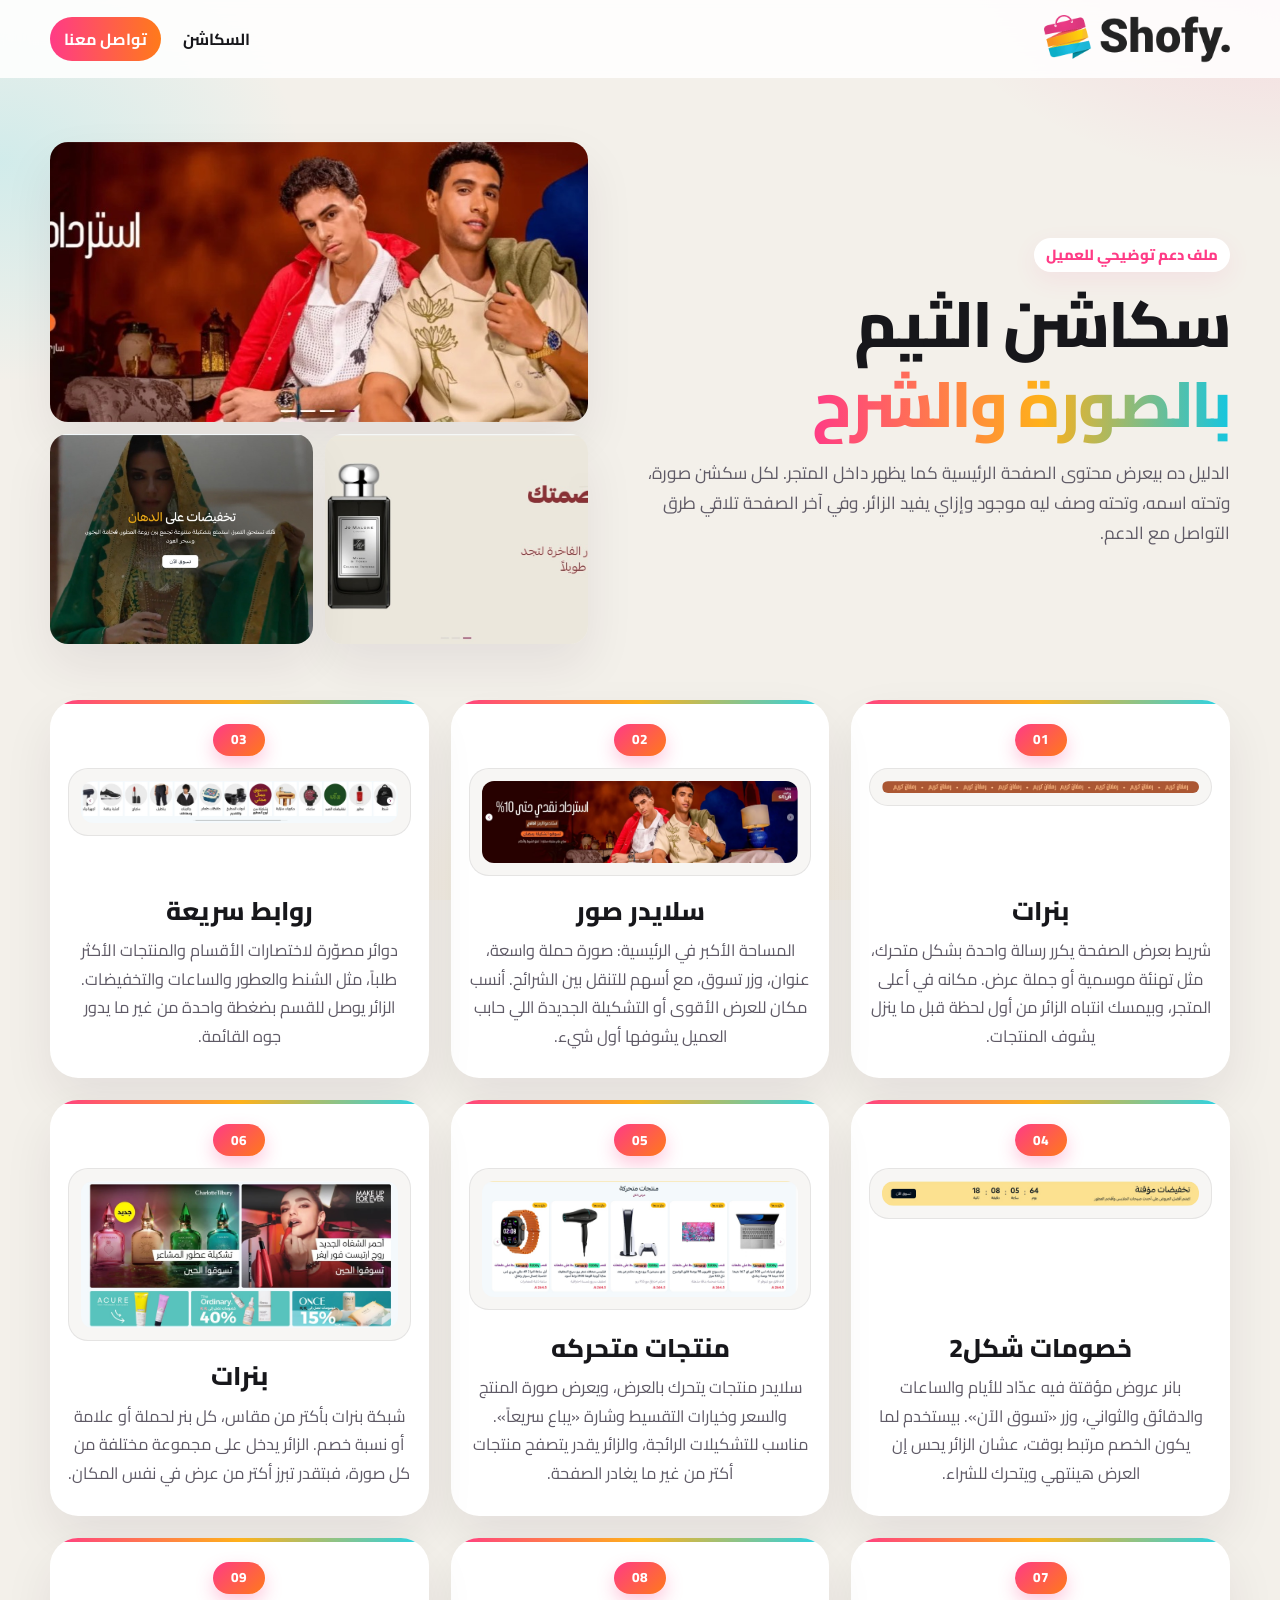
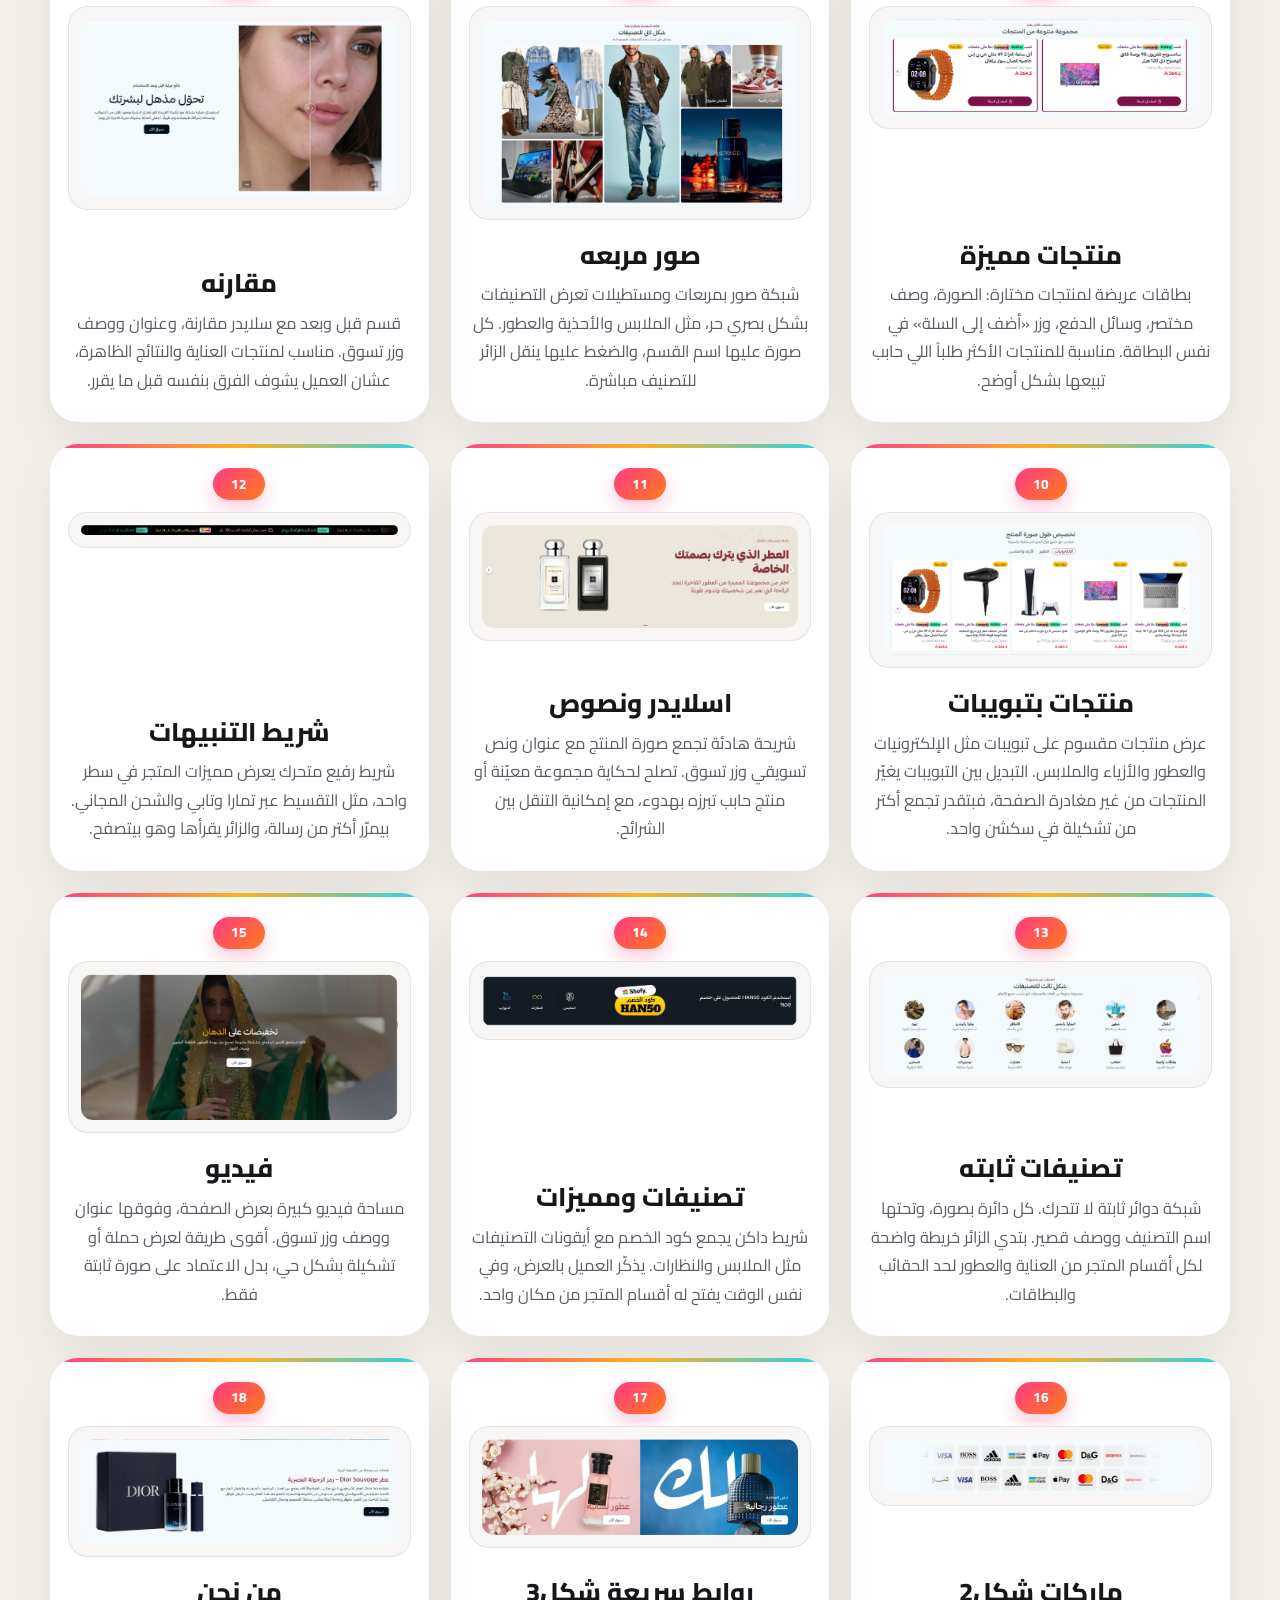
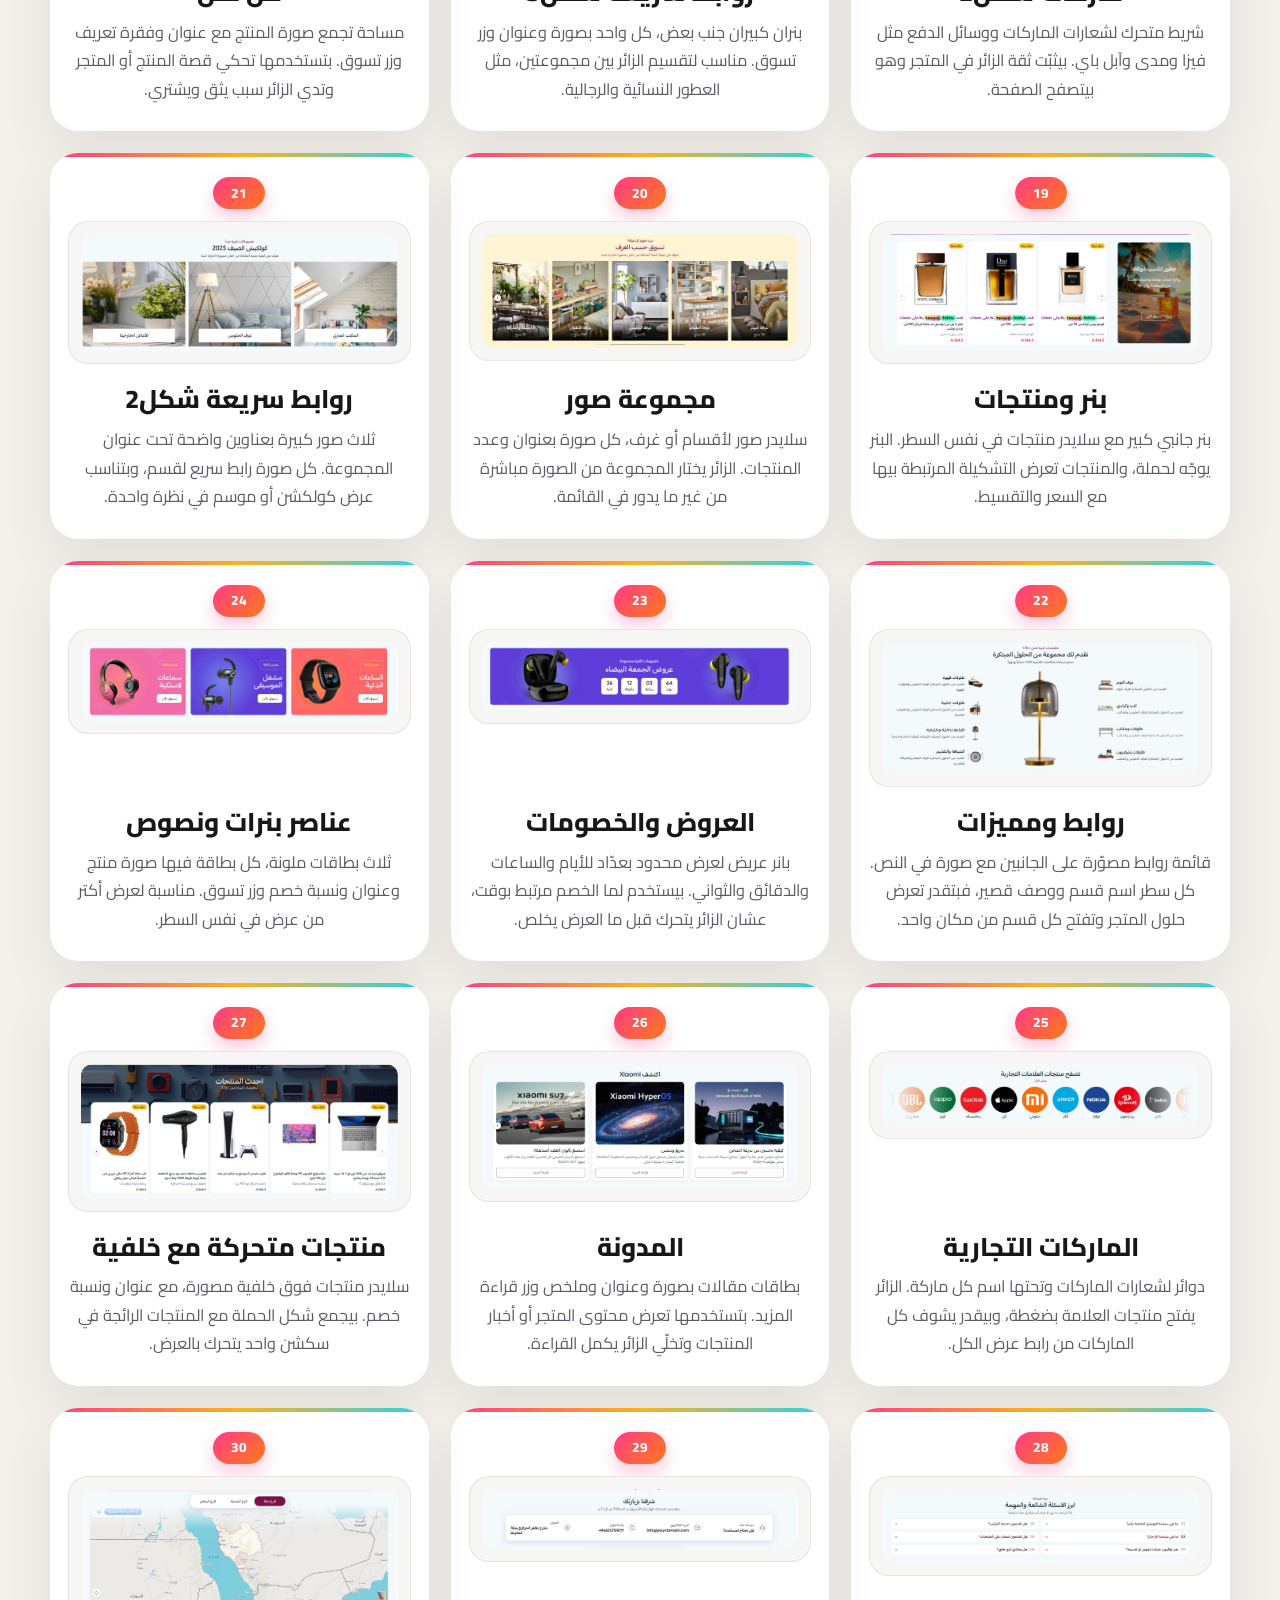
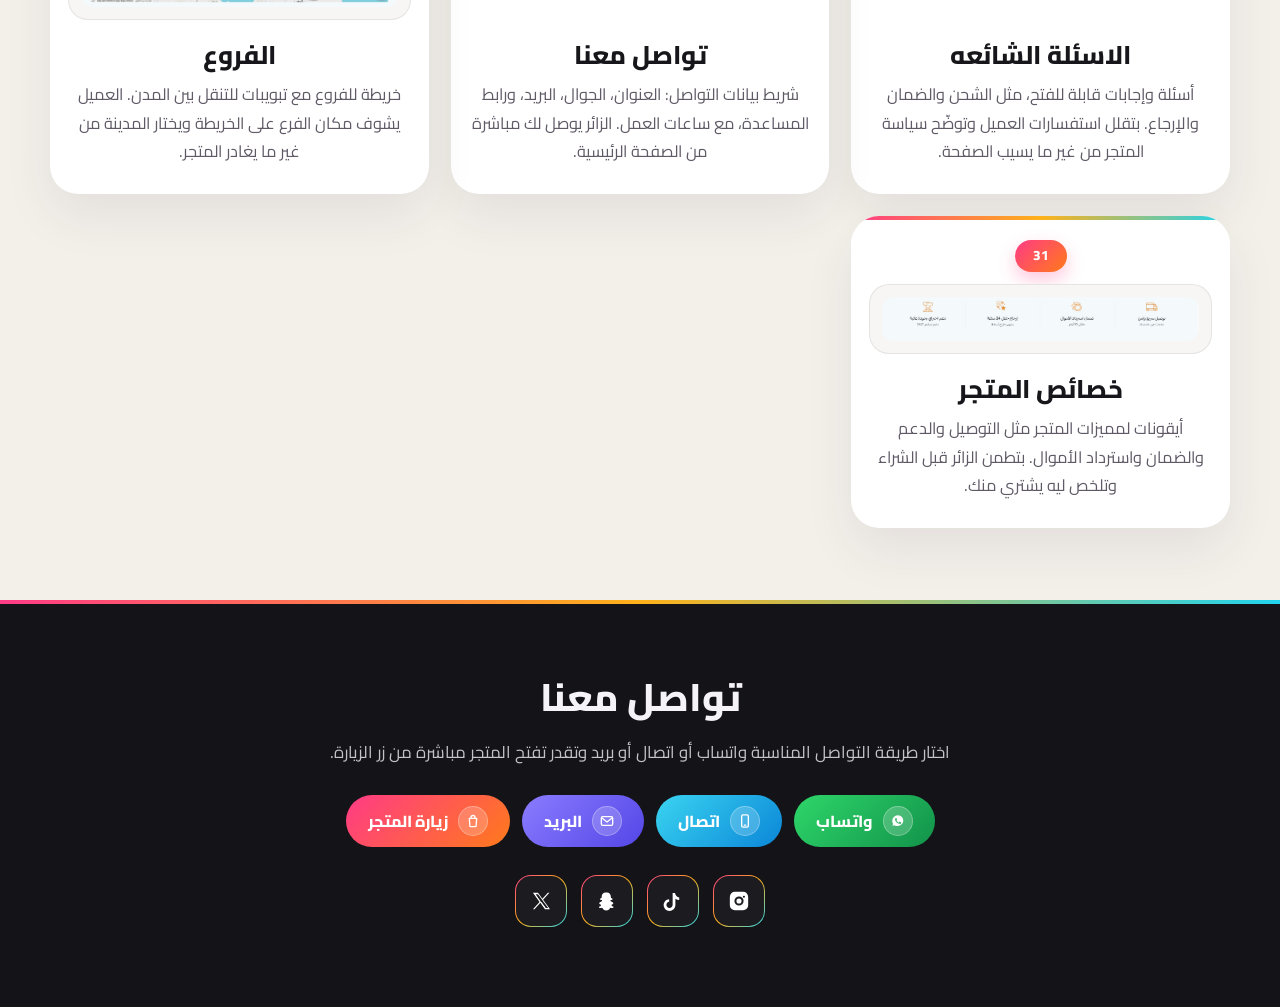
==== index.html @ 31d4f172 "Publish the public Shofy section guide. Co-authored-by: Cursor <cursoragent@cursor.com>" ====
<!DOCTYPE html>
<html lang="ar" dir="rtl">
<head>
  <meta charset="UTF-8">
  <meta name="viewport" content="width=device-width, initial-scale=1.0">
  <meta name="description" content="دليل دعم توضيحي لسكاشن ثيم المتجر: صورة كل سكشن، اسمه، ووصفه، مع طرق التواصل مع الدعم.">
  <meta name="theme-color" content="#f3f0ea">
  <title>دليل سكاشن المتجر | Shofiy</title>
  <link rel="preconnect" href="https://fonts.googleapis.com">
  <link rel="preconnect" href="https://fonts.gstatic.com" crossorigin>
  <link href="https://fonts.googleapis.com/css2?family=Cairo:wght@400;600;700;800&display=swap" rel="stylesheet">
  <link rel="stylesheet" href="style.css">
</head>
<body id="top">
  <a class="skip" href="#guide">تخطي إلى السكاشن</a>

  <header class="site-header">
    
    <div class="header-inner">
      <a class="brand" href="#top" aria-label="العودة لبداية الدليل">
        <img src="Shofiy_Logo.png" width="512" height="132" alt="شعار شوفاي">
      </a>
      <nav class="header-nav" aria-label="تنقل الصفحة">
        <a href="#guide">السكاشن</a>
        <a class="header-cta" href="#contact">تواصل معنا</a>
      </nav>
    </div>
  </header>

  <main>
    <section class="hero">
      <div class="wrap hero-grid">
        <div class="hero-copy">
          <p class="eyebrow">ملف دعم توضيحي للعميل</p>
          <h1>سكاشن الثيم <span class="gradient-text">بالصورة والشرح</span></h1>
          <p class="lede">الدليل ده بيعرض محتوى الصفحة الرئيسية كما يظهر داخل المتجر. لكل سكشن صورة، وتحته اسمه، وتحته وصف ليه موجود وإزاي يفيد الزائر. وفي آخر الصفحة تلاقي طرق التواصل مع الدعم.</p>
     
        </div>
        <div class="hero-collage" aria-hidden="true">
          <img src="imges/2.jpeg" alt="">
          <img src="imges/11.jpeg" alt="">
          <img src="imges/15.jpeg" alt="">
        </div>
      </div>
    </section>

    <section class="guide" id="guide">
      <div class="wrap">
        <!--
          عايز تعدّل محتوى؟ عدّل هنا في index.html جوه كل <article class="card">:
          - الصورة: src="imges/رقم.jpeg"
          - الاسم: جوه <h2> وفي alt بتاع الصورة
          - الوصف: جوه <p>
          عايز تضيف سكشن: انسخ بلوك <article> كامل والصقه تحت آخر سكشن وغيّر الرقم والاسم والصورة والوصف.
          عايز تحذف سكشن: امسح بلوك <article> بتاعه من أول السطر لحد </article>.
          الألوان والمسافات وأحجام الخط: في ملف style.css مش هنا.
        -->
        <div class="gallery">
          <article class="card" id="sec-1">
            <span class="badge">01</span>
            <button class="shot" type="button">
              <img src="imges/1.jpeg" alt="بنرات">
              <span class="shot__hint"><svg viewBox="0 0 24 24" aria-hidden="true"><circle cx="10.5" cy="10.5" r="6.5" fill="none" stroke="currentColor" stroke-width="2"/><path fill="currentColor" d="M15.2 14.1 20 18.9l-1.4 1.4-4.8-4.8z"/></svg>اضغط للتكبير</span>
            </button>
            <div class="card-copy">
              <h2>بنرات</h2>
            <p>شريط بعرض الصفحة يكرر رسالة واحدة بشكل متحرك، مثل تهنئة موسمية أو جملة عرض. مكانه في أعلى المتجر، وبيمسك انتباه الزائر من أول لحظة قبل ما ينزل يشوف المنتجات.</p>
            </div>
          </article>

          <article class="card" id="sec-2">
            <span class="badge">02</span>
            <button class="shot" type="button">
              <img src="imges/2.jpeg" alt="سلايدر صور" loading="lazy">
              <span class="shot__hint"><svg viewBox="0 0 24 24" aria-hidden="true"><circle cx="10.5" cy="10.5" r="6.5" fill="none" stroke="currentColor" stroke-width="2"/><path fill="currentColor" d="M15.2 14.1 20 18.9l-1.4 1.4-4.8-4.8z"/></svg>اضغط للتكبير</span>
            </button>
            <div class="card-copy">
              <h2>سلايدر صور</h2>
            <p>المساحة الأكبر في الرئيسية: صورة حملة واسعة، عنوان، وزر تسوق، مع أسهم للتنقل بين الشرائح. أنسب مكان للعرض الأقوى أو التشكيلة الجديدة اللي حابب العميل يشوفها أول شيء.</p>
            </div>
          </article>

          <article class="card" id="sec-3">
            <span class="badge">03</span>
            <button class="shot" type="button">
              <img src="imges/3.jpeg" alt="روابط سريعة" loading="lazy">
              <span class="shot__hint"><svg viewBox="0 0 24 24" aria-hidden="true"><circle cx="10.5" cy="10.5" r="6.5" fill="none" stroke="currentColor" stroke-width="2"/><path fill="currentColor" d="M15.2 14.1 20 18.9l-1.4 1.4-4.8-4.8z"/></svg>اضغط للتكبير</span>
            </button>
            <div class="card-copy">
              <h2>روابط سريعة</h2>
            <p>دوائر مصوّرة لاختصارات الأقسام والمنتجات الأكثر طلباً، مثل الشنط والعطور والساعات والتخفيضات. الزائر يوصل للقسم بضغطة واحدة من غير ما يدور جوه القائمة.</p>
            </div>
          </article>

          <article class="card" id="sec-4">
            <span class="badge">04</span>
            <button class="shot" type="button">
              <img src="imges/4.jpeg" alt="خصومات شكل2" loading="lazy">
              <span class="shot__hint"><svg viewBox="0 0 24 24" aria-hidden="true"><circle cx="10.5" cy="10.5" r="6.5" fill="none" stroke="currentColor" stroke-width="2"/><path fill="currentColor" d="M15.2 14.1 20 18.9l-1.4 1.4-4.8-4.8z"/></svg>اضغط للتكبير</span>
            </button>
            <div class="card-copy">
              <h2>خصومات شكل2</h2>
            <p>بانر عروض مؤقتة فيه عدّاد للأيام والساعات والدقائق والثواني، وزر «تسوق الآن». بيستخدم لما يكون الخصم مرتبط بوقت، عشان الزائر يحس إن العرض هينتهي ويتحرك للشراء.</p>
            </div>
          </article>

          <article class="card" id="sec-5">
            <span class="badge">05</span>
            <button class="shot" type="button">
              <img src="imges/5.jpeg" alt="منتجات متحركه" loading="lazy">
              <span class="shot__hint"><svg viewBox="0 0 24 24" aria-hidden="true"><circle cx="10.5" cy="10.5" r="6.5" fill="none" stroke="currentColor" stroke-width="2"/><path fill="currentColor" d="M15.2 14.1 20 18.9l-1.4 1.4-4.8-4.8z"/></svg>اضغط للتكبير</span>
            </button>
            <div class="card-copy">
              <h2>منتجات متحركه</h2>
            <p>سلايدر منتجات يتحرك بالعرض، ويعرض صورة المنتج والسعر وخيارات التقسيط وشارة «يباع سريعاً». مناسب للتشكيلات الرائجة، والزائر يقدر يتصفح منتجات أكتر من غير ما يغادر الصفحة.</p>
            </div>
          </article>

          <article class="card" id="sec-6">
            <span class="badge">06</span>
            <button class="shot" type="button">
              <img src="imges/6.jpeg" alt="بنرات" loading="lazy">
              <span class="shot__hint"><svg viewBox="0 0 24 24" aria-hidden="true"><circle cx="10.5" cy="10.5" r="6.5" fill="none" stroke="currentColor" stroke-width="2"/><path fill="currentColor" d="M15.2 14.1 20 18.9l-1.4 1.4-4.8-4.8z"/></svg>اضغط للتكبير</span>
            </button>
            <div class="card-copy">
              <h2>بنرات</h2>
            <p>شبكة بنرات بأكتر من مقاس، كل بنر لحملة أو علامة أو نسبة خصم. الزائر يدخل على مجموعة مختلفة من كل صورة، فبتقدر تبرز أكتر من عرض في نفس المكان.</p>
            </div>
          </article>

          <article class="card" id="sec-7">
            <span class="badge">07</span>
            <button class="shot" type="button">
              <img src="imges/7.jpeg" alt="منتجات مميزة" loading="lazy">
              <span class="shot__hint"><svg viewBox="0 0 24 24" aria-hidden="true"><circle cx="10.5" cy="10.5" r="6.5" fill="none" stroke="currentColor" stroke-width="2"/><path fill="currentColor" d="M15.2 14.1 20 18.9l-1.4 1.4-4.8-4.8z"/></svg>اضغط للتكبير</span>
            </button>
            <div class="card-copy">
              <h2>منتجات مميزة</h2>
            <p>بطاقات عريضة لمنتجات مختارة: الصورة، وصف مختصر، وسائل الدفع، وزر «أضف إلى السلة» في نفس البطاقة. مناسبة للمنتجات الأكثر طلباً اللي حابب تبيعها بشكل أوضح.</p>
            </div>
          </article>

          <article class="card" id="sec-8">
            <span class="badge">08</span>
            <button class="shot" type="button">
              <img src="imges/8.jpeg" alt="صور مربعه" loading="lazy">
              <span class="shot__hint"><svg viewBox="0 0 24 24" aria-hidden="true"><circle cx="10.5" cy="10.5" r="6.5" fill="none" stroke="currentColor" stroke-width="2"/><path fill="currentColor" d="M15.2 14.1 20 18.9l-1.4 1.4-4.8-4.8z"/></svg>اضغط للتكبير</span>
            </button>
            <div class="card-copy">
              <h2>صور مربعه</h2>
            <p>شبكة صور بمربعات ومستطيلات تعرض التصنيفات بشكل بصري حر، مثل الملابس والأحذية والعطور. كل صورة عليها اسم القسم، والضغط عليها ينقل الزائر للتصنيف مباشرة.</p>
            </div>
          </article>

          <article class="card" id="sec-9">
            <span class="badge">09</span>
            <button class="shot" type="button">
              <img src="imges/9.jpeg" alt="مقارنه" loading="lazy">
              <span class="shot__hint"><svg viewBox="0 0 24 24" aria-hidden="true"><circle cx="10.5" cy="10.5" r="6.5" fill="none" stroke="currentColor" stroke-width="2"/><path fill="currentColor" d="M15.2 14.1 20 18.9l-1.4 1.4-4.8-4.8z"/></svg>اضغط للتكبير</span>
            </button>
            <div class="card-copy">
              <h2>مقارنه</h2>
            <p>قسم قبل وبعد مع سلايدر مقارنة، وعنوان ووصف وزر تسوق. مناسب لمنتجات العناية والنتائج الظاهرة، عشان العميل يشوف الفرق بنفسه قبل ما يقرر.</p>
            </div>
          </article>

          <article class="card" id="sec-10">
            <span class="badge">10</span>
            <button class="shot" type="button">
              <img src="imges/10.jpeg" alt="منتجات بتبويبات" loading="lazy">
              <span class="shot__hint"><svg viewBox="0 0 24 24" aria-hidden="true"><circle cx="10.5" cy="10.5" r="6.5" fill="none" stroke="currentColor" stroke-width="2"/><path fill="currentColor" d="M15.2 14.1 20 18.9l-1.4 1.4-4.8-4.8z"/></svg>اضغط للتكبير</span>
            </button>
            <div class="card-copy">
              <h2>منتجات بتبويبات</h2>
            <p>عرض منتجات مقسوم على تبويبات مثل الإلكترونيات والعطور والأزياء والملابس. التبديل بين التبويبات يغيّر المنتجات من غير مغادرة الصفحة، فبتقدر تجمع أكتر من تشكيلة في سكشن واحد.</p>
            </div>
          </article>

          <article class="card" id="sec-11">
            <span class="badge">11</span>
            <button class="shot" type="button">
              <img src="imges/11.jpeg" alt="اسلايدر ونصوص" loading="lazy">
              <span class="shot__hint"><svg viewBox="0 0 24 24" aria-hidden="true"><circle cx="10.5" cy="10.5" r="6.5" fill="none" stroke="currentColor" stroke-width="2"/><path fill="currentColor" d="M15.2 14.1 20 18.9l-1.4 1.4-4.8-4.8z"/></svg>اضغط للتكبير</span>
            </button>
            <div class="card-copy">
              <h2>اسلايدر ونصوص</h2>
            <p>شريحة هادئة تجمع صورة المنتج مع عنوان ونص تسويقي وزر تسوق. تصلح لحكاية مجموعة معيّنة أو منتج حابب تبرزه بهدوء، مع إمكانية التنقل بين الشرائح.</p>
            </div>
          </article>

          <article class="card" id="sec-12">
            <span class="badge">12</span>
            <button class="shot" type="button">
              <img src="imges/12.jpeg" alt="شريط التنبيهات" loading="lazy">
              <span class="shot__hint"><svg viewBox="0 0 24 24" aria-hidden="true"><circle cx="10.5" cy="10.5" r="6.5" fill="none" stroke="currentColor" stroke-width="2"/><path fill="currentColor" d="M15.2 14.1 20 18.9l-1.4 1.4-4.8-4.8z"/></svg>اضغط للتكبير</span>
            </button>
            <div class="card-copy">
              <h2>شريط التنبيهات</h2>
            <p>شريط رفيع متحرك يعرض مميزات المتجر في سطر واحد، مثل التقسيط عبر تمارا وتابي والشحن المجاني. بيمرّر أكتر من رسالة، والزائر يقرأها وهو بيتصفح.</p>
            </div>
          </article>

          <article class="card" id="sec-13">
            <span class="badge">13</span>
            <button class="shot" type="button">
              <img src="imges/13.jpeg" alt="تصنيفات ثابته" loading="lazy">
              <span class="shot__hint"><svg viewBox="0 0 24 24" aria-hidden="true"><circle cx="10.5" cy="10.5" r="6.5" fill="none" stroke="currentColor" stroke-width="2"/><path fill="currentColor" d="M15.2 14.1 20 18.9l-1.4 1.4-4.8-4.8z"/></svg>اضغط للتكبير</span>
            </button>
            <div class="card-copy">
              <h2>تصنيفات ثابته</h2>
            <p>شبكة دوائر ثابتة لا تتحرك. كل دائرة بصورة، وتحتها اسم التصنيف ووصف قصير. بتدي الزائر خريطة واضحة لكل أقسام المتجر من العناية والعطور لحد الحقائب والبطاقات.</p>
            </div>
          </article>

          <article class="card" id="sec-14">
            <span class="badge">14</span>
            <button class="shot" type="button">
              <img src="imges/14.jpeg" alt="تصنيفات ومميزات" loading="lazy">
              <span class="shot__hint"><svg viewBox="0 0 24 24" aria-hidden="true"><circle cx="10.5" cy="10.5" r="6.5" fill="none" stroke="currentColor" stroke-width="2"/><path fill="currentColor" d="M15.2 14.1 20 18.9l-1.4 1.4-4.8-4.8z"/></svg>اضغط للتكبير</span>
            </button>
            <div class="card-copy">
              <h2>تصنيفات ومميزات</h2>
            <p>شريط داكن يجمع كود الخصم مع أيقونات التصنيفات مثل الملابس والنظارات. يذكّر العميل بالعرض، وفي نفس الوقت يفتح له أقسام المتجر من مكان واحد.</p>
            </div>
          </article>

          <article class="card" id="sec-15">
            <span class="badge">15</span>
            <button class="shot" type="button">
              <img src="imges/15.jpeg" alt="فيديو" loading="lazy">
              <span class="shot__hint"><svg viewBox="0 0 24 24" aria-hidden="true"><circle cx="10.5" cy="10.5" r="6.5" fill="none" stroke="currentColor" stroke-width="2"/><path fill="currentColor" d="M15.2 14.1 20 18.9l-1.4 1.4-4.8-4.8z"/></svg>اضغط للتكبير</span>
            </button>
            <div class="card-copy">
              <h2>فيديو</h2>
            <p>مساحة فيديو كبيرة بعرض الصفحة، وفوقها عنوان ووصف وزر تسوق. أقوى طريقة لعرض حملة أو تشكيلة بشكل حي، بدل الاعتماد على صورة ثابتة فقط.</p>
            </div>
          </article>

          <article class="card" id="sec-16">
            <span class="badge">16</span>
            <button class="shot" type="button">
              <img src="imges/16.jpeg" alt="ماركات شكل2" loading="lazy">
              <span class="shot__hint"><svg viewBox="0 0 24 24" aria-hidden="true"><circle cx="10.5" cy="10.5" r="6.5" fill="none" stroke="currentColor" stroke-width="2"/><path fill="currentColor" d="M15.2 14.1 20 18.9l-1.4 1.4-4.8-4.8z"/></svg>اضغط للتكبير</span>
            </button>
            <div class="card-copy">
              <h2>ماركات شكل2</h2>
              <p>شريط متحرك لشعارات الماركات ووسائل الدفع مثل فيزا ومدى وآبل باي. بيثبّت ثقة الزائر في المتجر وهو بيتصفح الصفحة.</p>
            </div>
          </article>

          <article class="card" id="sec-17">
            <span class="badge">17</span>
            <button class="shot" type="button">
              <img src="imges/17.jpeg" alt="روابط سريعة شكل3" loading="lazy">
              <span class="shot__hint"><svg viewBox="0 0 24 24" aria-hidden="true"><circle cx="10.5" cy="10.5" r="6.5" fill="none" stroke="currentColor" stroke-width="2"/><path fill="currentColor" d="M15.2 14.1 20 18.9l-1.4 1.4-4.8-4.8z"/></svg>اضغط للتكبير</span>
            </button>
            <div class="card-copy">
              <h2>روابط سريعة شكل3</h2>
              <p>بنران كبيران جنب بعض، كل واحد بصورة وعنوان وزر تسوق. مناسب لتقسيم الزائر بين مجموعتين، مثل العطور النسائية والرجالية.</p>
            </div>
          </article>

          <article class="card" id="sec-18">
            <span class="badge">18</span>
            <button class="shot" type="button">
              <img src="imges/18.jpeg" alt="من نحن" loading="lazy">
              <span class="shot__hint"><svg viewBox="0 0 24 24" aria-hidden="true"><circle cx="10.5" cy="10.5" r="6.5" fill="none" stroke="currentColor" stroke-width="2"/><path fill="currentColor" d="M15.2 14.1 20 18.9l-1.4 1.4-4.8-4.8z"/></svg>اضغط للتكبير</span>
            </button>
            <div class="card-copy">
              <h2>من نحن</h2>
              <p>مساحة تجمع صورة المنتج مع عنوان وفقرة تعريف وزر تسوق. بتستخدمها تحكي قصة المنتج أو المتجر وتدي الزائر سبب يثق ويشتري.</p>
            </div>
          </article>

          <article class="card" id="sec-19">
            <span class="badge">19</span>
            <button class="shot" type="button">
              <img src="imges/19.jpeg" alt="بنر ومنتجات" loading="lazy">
              <span class="shot__hint"><svg viewBox="0 0 24 24" aria-hidden="true"><circle cx="10.5" cy="10.5" r="6.5" fill="none" stroke="currentColor" stroke-width="2"/><path fill="currentColor" d="M15.2 14.1 20 18.9l-1.4 1.4-4.8-4.8z"/></svg>اضغط للتكبير</span>
            </button>
            <div class="card-copy">
              <h2>بنر ومنتجات</h2>
              <p>بنر جانبي كبير مع سلايدر منتجات في نفس السطر. البنر يوجّه لحملة، والمنتجات تعرض التشكيلة المرتبطة بيها مع السعر والتقسيط.</p>
            </div>
          </article>

          <article class="card" id="sec-20">
            <span class="badge">20</span>
            <button class="shot" type="button">
              <img src="imges/20.jpeg" alt="مجموعة صور" loading="lazy">
              <span class="shot__hint"><svg viewBox="0 0 24 24" aria-hidden="true"><circle cx="10.5" cy="10.5" r="6.5" fill="none" stroke="currentColor" stroke-width="2"/><path fill="currentColor" d="M15.2 14.1 20 18.9l-1.4 1.4-4.8-4.8z"/></svg>اضغط للتكبير</span>
            </button>
            <div class="card-copy">
              <h2>مجموعة صور</h2>
              <p>سلايدر صور لأقسام أو غرف، كل صورة بعنوان وعدد المنتجات. الزائر يختار المجموعة من الصورة مباشرة من غير ما يدور في القائمة.</p>
            </div>
          </article>

          <article class="card" id="sec-21">
            <span class="badge">21</span>
            <button class="shot" type="button">
              <img src="imges/21.jpeg" alt="روابط سريعة شكل2" loading="lazy">
              <span class="shot__hint"><svg viewBox="0 0 24 24" aria-hidden="true"><circle cx="10.5" cy="10.5" r="6.5" fill="none" stroke="currentColor" stroke-width="2"/><path fill="currentColor" d="M15.2 14.1 20 18.9l-1.4 1.4-4.8-4.8z"/></svg>اضغط للتكبير</span>
            </button>
            <div class="card-copy">
              <h2>روابط سريعة شكل2</h2>
              <p>ثلاث صور كبيرة بعناوين واضحة تحت عنوان المجموعة. كل صورة رابط سريع لقسم، وبتناسب عرض كولكشن أو موسم في نظرة واحدة.</p>
            </div>
          </article>

          <article class="card" id="sec-22">
            <span class="badge">22</span>
            <button class="shot" type="button">
              <img src="imges/22.jpeg" alt="روابط ومميزات" loading="lazy">
              <span class="shot__hint"><svg viewBox="0 0 24 24" aria-hidden="true"><circle cx="10.5" cy="10.5" r="6.5" fill="none" stroke="currentColor" stroke-width="2"/><path fill="currentColor" d="M15.2 14.1 20 18.9l-1.4 1.4-4.8-4.8z"/></svg>اضغط للتكبير</span>
            </button>
            <div class="card-copy">
              <h2>روابط ومميزات</h2>
              <p>قائمة روابط مصوّرة على الجانبين مع صورة في النص. كل سطر اسم قسم ووصف قصير، فبتقدر تعرض حلول المتجر وتفتح كل قسم من مكان واحد.</p>
            </div>
          </article>

          <article class="card" id="sec-23">
            <span class="badge">23</span>
            <button class="shot" type="button">
              <img src="imges/23.jpeg" alt="العروض والخصومات" loading="lazy">
              <span class="shot__hint"><svg viewBox="0 0 24 24" aria-hidden="true"><circle cx="10.5" cy="10.5" r="6.5" fill="none" stroke="currentColor" stroke-width="2"/><path fill="currentColor" d="M15.2 14.1 20 18.9l-1.4 1.4-4.8-4.8z"/></svg>اضغط للتكبير</span>
            </button>
            <div class="card-copy">
              <h2>العروض والخصومات</h2>
              <p>بانر عريض لعرض محدود بعدّاد للأيام والساعات والدقائق والثواني. بيستخدم لما الخصم مرتبط بوقت، عشان الزائر يتحرك قبل ما العرض يخلص.</p>
            </div>
          </article>

          <article class="card" id="sec-24">
            <span class="badge">24</span>
            <button class="shot" type="button">
              <img src="imges/24.jpeg" alt="عناصر بنرات ونصوص" loading="lazy">
              <span class="shot__hint"><svg viewBox="0 0 24 24" aria-hidden="true"><circle cx="10.5" cy="10.5" r="6.5" fill="none" stroke="currentColor" stroke-width="2"/><path fill="currentColor" d="M15.2 14.1 20 18.9l-1.4 1.4-4.8-4.8z"/></svg>اضغط للتكبير</span>
            </button>
            <div class="card-copy">
              <h2>عناصر بنرات ونصوص</h2>
              <p>ثلاث بطاقات ملونة، كل بطاقة فيها صورة منتج وعنوان ونسبة خصم وزر تسوق. مناسبة لعرض أكتر من عرض في نفس السطر.</p>
            </div>
          </article>

          <article class="card" id="sec-25">
            <span class="badge">25</span>
            <button class="shot" type="button">
              <img src="imges/25.jpeg" alt="الماركات التجارية" loading="lazy">
              <span class="shot__hint"><svg viewBox="0 0 24 24" aria-hidden="true"><circle cx="10.5" cy="10.5" r="6.5" fill="none" stroke="currentColor" stroke-width="2"/><path fill="currentColor" d="M15.2 14.1 20 18.9l-1.4 1.4-4.8-4.8z"/></svg>اضغط للتكبير</span>
            </button>
            <div class="card-copy">
              <h2>الماركات التجارية</h2>
              <p>دوائر لشعارات الماركات وتحتها اسم كل ماركة. الزائر يفتح منتجات العلامة بضغطة، وبيقدر يشوف كل الماركات من رابط عرض الكل.</p>
            </div>
          </article>

          <article class="card" id="sec-26">
            <span class="badge">26</span>
            <button class="shot" type="button">
              <img src="imges/26.jpeg" alt="المدونة" loading="lazy">
              <span class="shot__hint"><svg viewBox="0 0 24 24" aria-hidden="true"><circle cx="10.5" cy="10.5" r="6.5" fill="none" stroke="currentColor" stroke-width="2"/><path fill="currentColor" d="M15.2 14.1 20 18.9l-1.4 1.4-4.8-4.8z"/></svg>اضغط للتكبير</span>
            </button>
            <div class="card-copy">
              <h2>المدونة</h2>
              <p>بطاقات مقالات بصورة وعنوان وملخص وزر قراءة المزيد. بتستخدمها تعرض محتوى المتجر أو أخبار المنتجات وتخلّي الزائر يكمل القراءة.</p>
            </div>
          </article>

          <article class="card" id="sec-27">
            <span class="badge">27</span>
            <button class="shot" type="button">
              <img src="imges/27.jpeg" alt="منتجات متحركة مع خلفية" loading="lazy">
              <span class="shot__hint"><svg viewBox="0 0 24 24" aria-hidden="true"><circle cx="10.5" cy="10.5" r="6.5" fill="none" stroke="currentColor" stroke-width="2"/><path fill="currentColor" d="M15.2 14.1 20 18.9l-1.4 1.4-4.8-4.8z"/></svg>اضغط للتكبير</span>
            </button>
            <div class="card-copy">
              <h2>منتجات متحركة مع خلفية</h2>
              <p>سلايدر منتجات فوق خلفية مصورة، مع عنوان ونسبة خصم. بيجمع شكل الحملة مع المنتجات الرائجة في سكشن واحد يتحرك بالعرض.</p>
            </div>
          </article>

          <article class="card" id="sec-28">
            <span class="badge">28</span>
            <button class="shot" type="button">
              <img src="imges/28.jpeg" alt="الاسئلة الشائعه" loading="lazy">
              <span class="shot__hint"><svg viewBox="0 0 24 24" aria-hidden="true"><circle cx="10.5" cy="10.5" r="6.5" fill="none" stroke="currentColor" stroke-width="2"/><path fill="currentColor" d="M15.2 14.1 20 18.9l-1.4 1.4-4.8-4.8z"/></svg>اضغط للتكبير</span>
            </button>
            <div class="card-copy">
              <h2>الاسئلة الشائعه</h2>
              <p>أسئلة وإجابات قابلة للفتح، مثل الشحن والضمان والإرجاع. بتقلل استفسارات العميل وتوضّح سياسة المتجر من غير ما يسيب الصفحة.</p>
            </div>
          </article>

          <article class="card" id="sec-29">
            <span class="badge">29</span>
            <button class="shot" type="button">
              <img src="imges/29.jpeg" alt="تواصل معنا" loading="lazy">
              <span class="shot__hint"><svg viewBox="0 0 24 24" aria-hidden="true"><circle cx="10.5" cy="10.5" r="6.5" fill="none" stroke="currentColor" stroke-width="2"/><path fill="currentColor" d="M15.2 14.1 20 18.9l-1.4 1.4-4.8-4.8z"/></svg>اضغط للتكبير</span>
            </button>
            <div class="card-copy">
              <h2>تواصل معنا</h2>
              <p>شريط بيانات التواصل: العنوان، الجوال، البريد، ورابط المساعدة، مع ساعات العمل. الزائر يوصل لك مباشرة من الصفحة الرئيسية.</p>
            </div>
          </article>

          <article class="card" id="sec-30">
            <span class="badge">30</span>
            <button class="shot" type="button">
              <img src="imges/30.jpeg" alt="الفروع" loading="lazy">
              <span class="shot__hint"><svg viewBox="0 0 24 24" aria-hidden="true"><circle cx="10.5" cy="10.5" r="6.5" fill="none" stroke="currentColor" stroke-width="2"/><path fill="currentColor" d="M15.2 14.1 20 18.9l-1.4 1.4-4.8-4.8z"/></svg>اضغط للتكبير</span>
            </button>
            <div class="card-copy">
              <h2>الفروع</h2>
              <p>خريطة للفروع مع تبويبات للتنقل بين المدن. العميل يشوف مكان الفرع على الخريطة ويختار المدينة من غير ما يغادر المتجر.</p>
            </div>
          </article>

          <article class="card" id="sec-31">
            <span class="badge">31</span>
            <button class="shot" type="button">
              <img src="imges/31.jpeg" alt="خصائص المتجر" loading="lazy">
              <span class="shot__hint"><svg viewBox="0 0 24 24" aria-hidden="true"><circle cx="10.5" cy="10.5" r="6.5" fill="none" stroke="currentColor" stroke-width="2"/><path fill="currentColor" d="M15.2 14.1 20 18.9l-1.4 1.4-4.8-4.8z"/></svg>اضغط للتكبير</span>
            </button>
            <div class="card-copy">
              <h2>خصائص المتجر</h2>
              <p>أيقونات لمميزات المتجر مثل التوصيل والدعم والضمان واسترداد الأموال. بتطمن الزائر قبل الشراء وتلخص ليه يشتري منك.</p>
            </div>
          </article>
        </div>
      </div>
    </section>
  </main>

  <footer class="site-footer" id="contact">
    <div class="wrap footer-panel">
      <h2>تواصل معنا</h2>
      <p class="footer-lead">اختار طريقة التواصل المناسبة  واتساب أو اتصال أو بريد وتقدر تفتح المتجر مباشرة من زر الزيارة.</p>
      <div class="actions">
        <a class="btn btn-wa" id="link-whatsapp" href="https://wa.me/" target="_blank" rel="noopener noreferrer">
          <span class="btn-icon" aria-hidden="true">
            <svg viewBox="0 0 24 24"><path fill="currentColor" d="M12.04 3.2a8.7 8.7 0 0 0-7.5 13l-.8 2.9 3-.8a8.7 8.7 0 0 0 13.2-7.5 8.7 8.7 0 0 0-7.9-7.6zm5 12c-.2.6-1.2 1.1-1.6 1.2-.4.1-.9.1-1.5-.1-.3-.1-.8-.3-1.4-.5-2.4-1-4-3.5-4.1-3.6-.1-.2-1-1.3-1-2.5s.6-1.7.8-2c.2-.2.5-.3.8-.3h.3c.2 0 .4 0 .5.4.2.6.7 1.8.8 1.9.1.1.1.3 0 .4-.1.2-.2.3-.3.4l-.3.4c-.1.1-.2.2-.1.5.1.2.6 1 1.3 1.6.9.8 1.6 1 1.9 1.1.2.1.4.1.5-.1.1-.1.6-.7.7-.9.1-.2.3-.2.5-.1.2.1 1.3.6 1.5.7.2.1.4.2.4.3.1.2.1.6-.1 1.2z"/></svg>
          </span>
          واتساب
        </a>
        <a class="btn btn-phone" id="link-phone" href="#">
          <span class="btn-icon" aria-hidden="true">
            <svg viewBox="0 0 24 24" fill="none" stroke="currentColor" stroke-width="2" stroke-linecap="round" stroke-linejoin="round"><rect x="7" y="2.8" width="10" height="18.4" rx="2"/><path d="M11 18.2h2"/></svg>
          </span>
          اتصال
        </a>
        <a class="btn btn-mail" id="link-mail" href="#">
          <span class="btn-icon" aria-hidden="true">
            <svg viewBox="0 0 24 24" fill="none" stroke="currentColor" stroke-width="2" stroke-linecap="round" stroke-linejoin="round"><rect x="3.5" y="5.5" width="17" height="13" rx="2"/><path d="m4.5 7.5 7.5 6 7.5-6"/></svg>
          </span>
          البريد
        </a>
        <a class="btn btn-store" id="link-store" href="#">
          <span class="btn-icon" aria-hidden="true">
            <svg viewBox="0 0 24 24" fill="none" stroke="currentColor" stroke-width="2" stroke-linecap="round" stroke-linejoin="round"><path d="M6.5 8h11l-.8 11.2a1.5 1.5 0 0 1-1.5 1.3H8.8a1.5 1.5 0 0 1-1.5-1.3L6.5 8z"/><path d="M9 8V6.8a3 3 0 0 1 6 0V8"/></svg>
          </span>
          زيارة المتجر
        </a>
      </div>
      <div class="socials">
        <a class="social" id="link-instagram" href="#" aria-label="إنستغرام">
          <svg viewBox="0 0 24 24" aria-hidden="true"><path fill="currentColor" d="M7.5 2h9A5.5 5.5 0 0 1 22 7.5v9A5.5 5.5 0 0 1 16.5 22h-9A5.5 5.5 0 0 1 2 16.5v-9A5.5 5.5 0 0 1 7.5 2zm4.5 5a5 5 0 1 0 .01 10.01A5 5 0 0 0 12 7zm0 2.2a2.8 2.8 0 1 1 0 5.6 2.8 2.8 0 0 1 0-5.6zM17.35 6.2a1.15 1.15 0 1 0 0 2.3 1.15 1.15 0 0 0 0-2.3z"/></svg>
        </a>
        <a class="social" id="link-tiktok" href="#" aria-label="تيك توك">
          <svg viewBox="0 0 24 24" aria-hidden="true"><path fill="currentColor" d="M14.2 3.2c.5 2.7 2 4.6 4.6 5.1v2.7c-1.6 0-3-.5-4.2-1.4v6.8c0 3.5-2.8 6.4-6.4 6.4S1.8 20 1.8 16.4c0-3.4 2.6-6.2 6-6.4v2.8c-1.7.2-3 1.6-3 3.4 0 1.9 1.5 3.4 3.4 3.4s3.4-1.5 3.4-3.5V3.2h2.6z"/></svg>
        </a>
        <a class="social" id="link-snapchat" href="#" aria-label="سناب شات">
          <svg viewBox="0 0 24 24" aria-hidden="true"><path fill="currentColor" d="M12 2.6c2.5 0 4.2 1.9 4.2 4.8 0 .6.1 1 .3 1.3.4.2.8.3 1.1.5.6.3.7.8.3 1.2-.5.5-1.3.7-2 .6 0 .4-.1.7-.1 1 0 .3.5.5 1.2.8.9.3 1.7.8 1.8 1.5.2.8-.4 1.3-1.3 1.6-.4.1-.6.5-.5.9.2.6.9 1 1.7 1.2.5.2.6.7.3 1.1-.4.6-1.6.7-2.7.4-.6-.2-1.1.2-1.3.8-.4 1-1.6 2.1-3.8 2.1s-3.4-1.1-3.8-2.1c-.2-.6-.7-1-1.3-.8-1.1.3-2.3.2-2.7-.4-.3-.4-.2-.9.3-1.1.8-.2 1.5-.6 1.7-1.2.1-.4-.1-.8-.5-.9-1-.3-1.5-.8-1.3-1.6.1-.7.9-1.2 1.8-1.5.7-.3 1.2-.5 1.2-.8 0-.3-.1-.6-.1-1-.7.1-1.5-.1-2-.6-.4-.4-.3-.9.3-1.2.3-.2.7-.3 1.1-.5.2-.3.3-.7.3-1.3 0-2.9 1.7-4.8 4.2-4.8z"/></svg>
        </a>
        <a class="social" id="link-x" href="#" aria-label="إكس">
          <svg viewBox="0 0 24 24" aria-hidden="true"><path fill="currentColor" d="M14.3 10.5 21.2 3h-1.7l-6 6.6L8.7 3H3.2l7.2 10.2L3.2 21h1.7l6.4-7 5 7h5.5l-7.5-10.5zm-2.3 2.5-.7-1L6.2 4.5h2.5l4.5 6.2.7 1 5.9 8h-2.5l-4.8-6.7z"/></svg>
        </a>
      </div>
    </div>
  </footer>

  <a class="to-top" href="#top" aria-label="العودة للأعلى">
    <svg viewBox="0 0 24 24" aria-hidden="true"><path fill="currentColor" d="M12 6.5 5.5 13l1.4 1.4L12 9.3l5.1 5.1L18.5 13 12 6.5z"/></svg>
  </a>

  <div class="lightbox" id="lightbox" hidden>
    <button class="lightbox__close" id="lightbox-close" type="button" aria-label="إغلاق الصورة">×</button>
    <img id="lightbox-img" alt="">
  </div>

  <script>
    (function () {
      var header = document.querySelector(".site-header");
      var toTop = document.querySelector(".to-top");
      var box = document.getElementById("lightbox");
      var boxImg = document.getElementById("lightbox-img");
      var closeBtn = document.getElementById("lightbox-close");
      var last = null;

      function onScroll() {
        header.classList.toggle("is-scrolled", window.scrollY > 8);
        toTop.classList.toggle("is-visible", window.scrollY > 640);
      }
      onScroll();
      window.addEventListener("scroll", onScroll, { passive: true });

      function openBox(src, alt, trigger) {
        last = trigger;
        boxImg.src = src;
        boxImg.alt = alt || "";
        box.hidden = false;
        document.body.classList.add("is-locked");
        closeBtn.focus();
      }

      function closeBox() {
        box.hidden = true;
        boxImg.removeAttribute("src");
        document.body.classList.remove("is-locked");
        if (last) last.focus();
      }

      document.querySelectorAll(".shot").forEach(function (btn) {
        btn.addEventListener("click", function () {
          var img = btn.querySelector("img");
          openBox(img.currentSrc || img.src, img.alt, btn);
        });
      });

      closeBtn.addEventListener("click", closeBox);
      box.addEventListener("click", function (event) {
        if (event.target === box) closeBox();
      });
      document.addEventListener("keydown", function (event) {
        if (event.key === "Escape" && !box.hidden) closeBox();
      });
    })();
  </script>
</body>
</html>
---- style.css ----
/* الألوان الأساسية. غيّر القيم دي لو عايز تبدّل ألوان الصفحة.
   محتوى السكاشن (صورة / اسم / وصف) يتعدل من index.html مش من هنا. */
:root {
  --pink: #ff3b86;
  --orange: #ffb11a;
  --cyan: #21d4ee;
  --ink: #17171b;
  --muted: #5f5a66;
  --line: rgba(23, 23, 27, 0.08);
  --bg: #f3f0ea;
  --card: #ffffff;
  --shadow: 0 22px 50px rgba(48, 28, 46, 0.08);
  --header: 78px;
}

*,
*::before,
*::after {
  box-sizing: border-box;
}

html {
  scroll-behavior: smooth;
}

body {
  margin: 0;
  min-height: 100vh;
  color: var(--ink);
  background: var(--bg);
  font-family: "Cairo", "Segoe UI", Tahoma, sans-serif;
  line-height: 1.75;
}

body::before {
  content: "";
  position: fixed;
  inset: 0;
  z-index: -1;
  pointer-events: none;
  background:
    radial-gradient(620px 420px at 100% -8%, rgba(255, 59, 134, 0.16), transparent 60%),
    radial-gradient(520px 380px at 0% 18%, rgba(33, 212, 238, 0.16), transparent 58%),
    radial-gradient(480px 320px at 50% 100%, rgba(255, 177, 26, 0.14), transparent 55%),
    var(--bg);
}

body.is-locked {
  overflow: hidden;
}

img {
  max-width: 100%;
  height: auto;
}

a {
  color: inherit;
}

h1, h2, p, ul, ol {
  margin: 0;
}

::selection {
  background: #ffd0e2;
}

.skip {
  position: absolute;
  top: -48px;
  inset-inline-start: 12px;
  z-index: 40;
  padding: 8px 14px;
  background: #fff;
  border-radius: 999px;
}

.skip:focus {
  top: 12px;
}

.wrap,
.header-inner {
  width: 100%;
  margin-inline: auto;
  padding: 0 50px;
}

.site-header {
  position: sticky;
  top: 0;
  z-index: 20;
  height: var(--header);
  background: rgba(255, 255, 255, 0.86);
  border-bottom: 1px solid transparent;
  backdrop-filter: blur(16px);
}

.site-header.is-scrolled {
  border-bottom-color: var(--line);
  box-shadow: 0 10px 30px rgba(23, 23, 27, 0.05);
}

.header-inner {
  display: flex;
  align-items: center;
  justify-content: space-between;
  height: 100%;
  gap: 16px;
}

.brand img {
  display: block;
  width: auto;
  height: 48px;
}

.header-nav {
  display: flex;
  align-items: center;
  gap: 8px;
}

.header-nav a {
  text-decoration: none;
  font-weight: 700;
  padding: 8px 14px;
  border-radius: 999px;
}

.header-cta {
  color: #fff;
  background: linear-gradient(90deg, var(--pink), #ff7a1a);
}

.hero {
  padding: 42px 0 18px;
}

.hero-grid {
  display: grid;
  gap: 28px;
  align-items: center;
}

.eyebrow {
  display: inline-flex;
  margin-bottom: 12px;
  padding: 4px 12px;
  border-radius: 999px;
  background: #fff;
  color: var(--pink);
  font-weight: 800;
  font-size: 0.92rem;
  box-shadow: 0 8px 24px rgba(255, 59, 134, 0.08);
}

h1 {
  font-size: clamp(2.1rem, 5vw, 4rem);
  line-height: 1.25;
  font-weight: 800;
  letter-spacing: -0.03em;
}

.gradient-text {
  display: inline-block;
  background: linear-gradient(90deg, var(--pink), var(--orange) 55%, #14c6e0);
  -webkit-background-clip: text;
  background-clip: text;
  color: transparent;
}

.lede {
  max-width: 40rem;
  margin-top: 14px;
  color: var(--muted);
  font-size: 1.08rem;
}

.stats {
  display: flex;
  flex-wrap: wrap;
  gap: 10px;
  margin-top: 22px;
  padding: 0;
  list-style: none;
}

.stats li {
  padding: 12px 16px;
  background: rgba(255, 255, 255, 0.8);
  border: 1px solid var(--line);
  border-radius: 10px;
}

.stats strong {
  display: block;
  font-size: 1.25rem;
  line-height: 1.2;
}

.stats span {
  color: var(--muted);
  font-size: 0.92rem;
}

.hero-collage {
  display: grid;
  grid-template-columns: 1fr 1fr;
  gap: 12px;
}

.hero-collage img {
  width: 100%;
  height: 150px;
  object-fit: cover;
  border-radius: 18px;
  box-shadow: var(--shadow);
}

.hero-collage img:first-child {
  grid-column: 1 / -1;
  height: 210px;
}

.guide {
  padding: 28px 0 72px;
}

.card h2,
.site-footer h2 {
  font-size: clamp(1.35rem, 2vw, 1.8rem);
  line-height: 1.35;
  font-weight: 800;
}

.badge {
  display: grid;
  place-items: center;
  color: #fff;
  font-weight: 800;
  background: linear-gradient(135deg, var(--pink), #ff7a1a);
}

.gallery {
  display: grid;
  grid-template-columns: repeat(3, minmax(0, 1fr));
  gap: 22px;
  align-items: stretch;
}

.card {
  position: relative;
  display: flex;
  flex-direction: column;
  height: 100%;
  overflow: hidden;
  padding: 18px 18px 28px;
  background: var(--card);
  border-radius: 28px;
  box-shadow: var(--shadow);
  text-align: center;
  scroll-margin-top: calc(var(--header) + 16px);
}

.card::before {
  content: "";
  position: absolute;
  inset: 0 0 auto;
  height: 4px;
  background: linear-gradient(90deg, var(--pink), var(--orange), var(--cyan));
}

.shot {
  position: relative;
  display: block;
  width: 100%;
  margin: 0;
  padding: 12px;
  border: 1px solid var(--line);
  border-radius: 20px;
  background: #f7f6f4;
  cursor: zoom-in;
  overflow: hidden;
}

.shot img {
  display: block;
  width: 100%;
  border-radius: 12px;
  transition: transform 0.45s ease;
}

.badge {
  width: max-content;
  min-width: 52px;
  height: 32px;
  margin: 6px auto 12px;
  padding: 0 12px;
  border-radius: 999px;
  box-shadow: 0 8px 18px rgba(255, 59, 134, 0.28);
  font-size: 0.85rem;
}

.shot__hint {
  position: absolute;
  top: 50%;
  left: 50%;
  z-index: 2;
  display: inline-flex;
  align-items: center;
  gap: 6px;
  transform: translate(-50%, -50%);
  padding: 8px 14px;
  border-radius: 999px;
  background: rgba(23, 23, 27, 0.82);
  color: #fff;
  font-size: 0.85rem;
  font-weight: 700;
  opacity: 0;
  pointer-events: none;
  transition: opacity 0.2s ease;
}

.shot__hint svg {
  width: 16px;
  height: 16px;
  flex: 0 0 auto;
}

.card:hover .shot__hint,
.card:focus-within .shot__hint,
.shot:hover .shot__hint,
.shot:focus-visible .shot__hint {
  opacity: 1;
}

.shot:hover img,
.shot:focus-visible img,
.card:hover .shot img,
.card:focus-within .shot img {
  transform: scale(1.025);
}

.card-copy {
  width: 100%;
  margin-top: auto;
  padding-top: 18px;
}

.card h2 {
  margin-top: 0;
}

.card p {
  margin: 8px auto 0;
  color: var(--muted);
  font-size: 1.02rem;
}

.site-footer {
  position: relative;
  color: #f5f3f7;
  background: #141418;
  padding: 72px 0 80px;
  scroll-margin-top: calc(var(--header) + 12px);
}

.site-footer::before {
  content: "";
  position: absolute;
  inset: 0 0 auto;
  height: 4px;
  background: linear-gradient(90deg, var(--pink), var(--orange), var(--cyan));
}

.footer-panel {
  display: flex;
  flex-direction: column;
  align-items: center;
  text-align: center;
}

.site-footer h2 {
  margin-bottom: 14px;
  font-size: clamp(1.8rem, 3vw, 2.5rem);
}

.footer-lead {
  max-width: 46rem;
  margin: 0 0 28px;
  color: rgba(245, 243, 247, 0.78);
  font-size: 1.05rem;
}

.actions {
  display: flex;
  flex-wrap: wrap;
  justify-content: center;
  gap: 12px;
}

.btn {
  display: inline-flex;
  align-items: center;
  justify-content: center;
  gap: 10px;
  min-height: 52px;
  padding: 0 22px;
  border-radius: 999px;
  color: #fff;
  font: inherit;
  font-weight: 800;
  text-decoration: none;
}

.btn-icon {
  display: grid;
  place-items: center;
  width: 30px;
  height: 30px;
  border-radius: 50%;
  background: rgba(255, 255, 255, 0.2);
  box-shadow: inset 0 0 0 1px rgba(255, 255, 255, 0.28);
}

.btn-icon svg {
  width: 16px;
  height: 16px;
  display: block;
}

.btn-wa {
  background: linear-gradient(135deg, #2ed66a, #12924a);
}

.btn-phone {
  background: linear-gradient(135deg, #3ad4f0, #0b86d8);
}

.btn-mail {
  background: linear-gradient(135deg, #8b7cff, #5346e6);
}

.btn-store {
  background: linear-gradient(135deg, var(--pink), #ff7a1a);
}

.btn:hover {
  transform: translateY(-2px);
}

.socials {
  display: flex;
  justify-content: center;
  gap: 14px;
  margin-top: 28px;
}

.social {
  display: grid;
  place-items: center;
  width: 52px;
  height: 52px;
  border-radius: 16px;
  color: #fff;
  background:
    linear-gradient(#1b1b20, #1b1b20) padding-box,
    linear-gradient(135deg, var(--pink), var(--orange), var(--cyan)) border-box;
  border: 1.5px solid transparent;
  transition: transform 0.2s ease, background 0.2s ease, color 0.2s ease;
}

.social svg {
  width: 22px;
  height: 22px;
}

.social:hover {
  transform: translateY(-3px);
  background:
    linear-gradient(#fff, #fff) padding-box,
    linear-gradient(135deg, var(--pink), var(--orange), var(--cyan)) border-box;
  color: var(--ink);
}

.to-top {
  position: fixed;
  z-index: 15;
  bottom: 18px;
  inset-inline-start: 18px;
  display: grid;
  place-items: center;
  width: 46px;
  height: 46px;
  border-radius: 50%;
  color: #fff;
  background: var(--ink);
  box-shadow: 0 10px 24px rgba(23, 23, 27, 0.2);
  text-decoration: none;
  opacity: 0;
  pointer-events: none;
  transform: translateY(8px);
  transition: opacity 0.2s ease, transform 0.2s ease;
}

.to-top.is-visible {
  opacity: 1;
  pointer-events: auto;
  transform: none;
}

.to-top svg {
  width: 22px;
  height: 22px;
}

.lightbox {
  position: fixed;
  inset: 0;
  z-index: 50;
  display: grid;
  place-items: center;
  padding: 24px;
  background: rgba(10, 10, 12, 0.84);
  backdrop-filter: blur(8px);
}

.lightbox[hidden] {
  display: none;
}

.lightbox img {
  max-width: min(1100px, 100%);
  max-height: 86vh;
  border-radius: 16px;
  box-shadow: 0 24px 80px rgba(0, 0, 0, 0.4);
}

.lightbox__close {
  position: absolute;
  top: 16px;
  inset-inline-end: 16px;
  width: 46px;
  height: 46px;
  border: 0;
  border-radius: 50%;
  background: #fff;
  color: var(--ink);
  font-size: 1.8rem;
  line-height: 1;
  cursor: pointer;
}

:focus-visible {
  outline: 3px solid var(--pink);
  outline-offset: 3px;
}

@media (min-width: 760px) {
  .hero-collage img {
    height: 170px;
  }

  .hero-collage img:first-child {
    height: 250px;
  }
}

@media (min-width: 1080px) {
  .hero {
    padding: 64px 0 28px;
  }

  .hero-grid {
    grid-template-columns: 1.05fr 0.95fr;
    gap: 48px;
  }

  .hero-collage img {
    height: 210px;
  }

  .hero-collage img:first-child {
    height: 280px;
  }
}

@media (max-width: 992px) {
  .wrap,
  .header-inner {
    padding: 0 20px;
  }

  .gallery {
    grid-template-columns: repeat(2, minmax(0, 1fr));
  }
}

@media (max-width: 768px) {
  h1 {
    font-size: 1.6rem;
  }

  .lede,
  .footer-lead,
  .card p {
    font-size: 0.84rem;
    line-height: 1.65;
  }

  .eyebrow,
  .stats span,
  .header-nav a {
    font-size: 0.78rem;
  }

  .stats strong {
    font-size: 0.98rem;
  }

  .stats li {
    min-width: 0;
    padding: 8px 10px;
  }

  .card h2 {
    font-size: 1.05rem;
  }

  .site-footer h2 {
    font-size: 1.35rem;
    margin-bottom: 8px;
  }

  .footer-lead {
    margin-bottom: 16px;
  }

  .header-nav a {
    padding: 6px 10px;
  }

  .brand img {
    height: 34px;
  }

  .badge {
    min-width: 38px;
    height: 24px;
    font-size: 0.7rem;
  }

  .btn {
    min-height: 38px;
    padding: 0 12px;
    gap: 6px;
    font-size: 0.8rem;
  }

  .btn-icon {
    width: 22px;
    height: 22px;
  }

  .btn-icon svg {
    width: 13px;
    height: 13px;
  }

  .socials {
    gap: 10px;
    margin-top: 16px;
  }

  .social {
    width: 38px;
    height: 38px;
    border-radius: 12px;
 }

  .social svg,
  .to-top svg {
    width: 16px;
    height: 16px;
  }

  .to-top {
    width: 36px;
    height: 36px;
  }

  .site-footer {
    padding: 36px 0 44px;
  }
}

@media (max-width: 680px) {
  .gallery {
    grid-template-columns: 1fr;
  }
}

@media (max-width: 640px) {
  .header-nav a:not(.header-cta) {
    display: none;
  }

  .card {
    padding-inline: 12px;
  }
}

@media (max-width: 576px) {
  .guide {
    padding: 28px 0 40px;
  }

  .stats {
    display: grid;
    grid-template-columns: 1fr 1fr;
  }

  .stats li {
    border-radius: 10px;
  }

  .stats li:last-child {
    grid-column: 1 / -1;
  }
}

@media (prefers-reduced-motion: reduce) {
  html {
    scroll-behavior: auto;
  }

  .shot img,
  .btn {
    transition: none;
  }
}
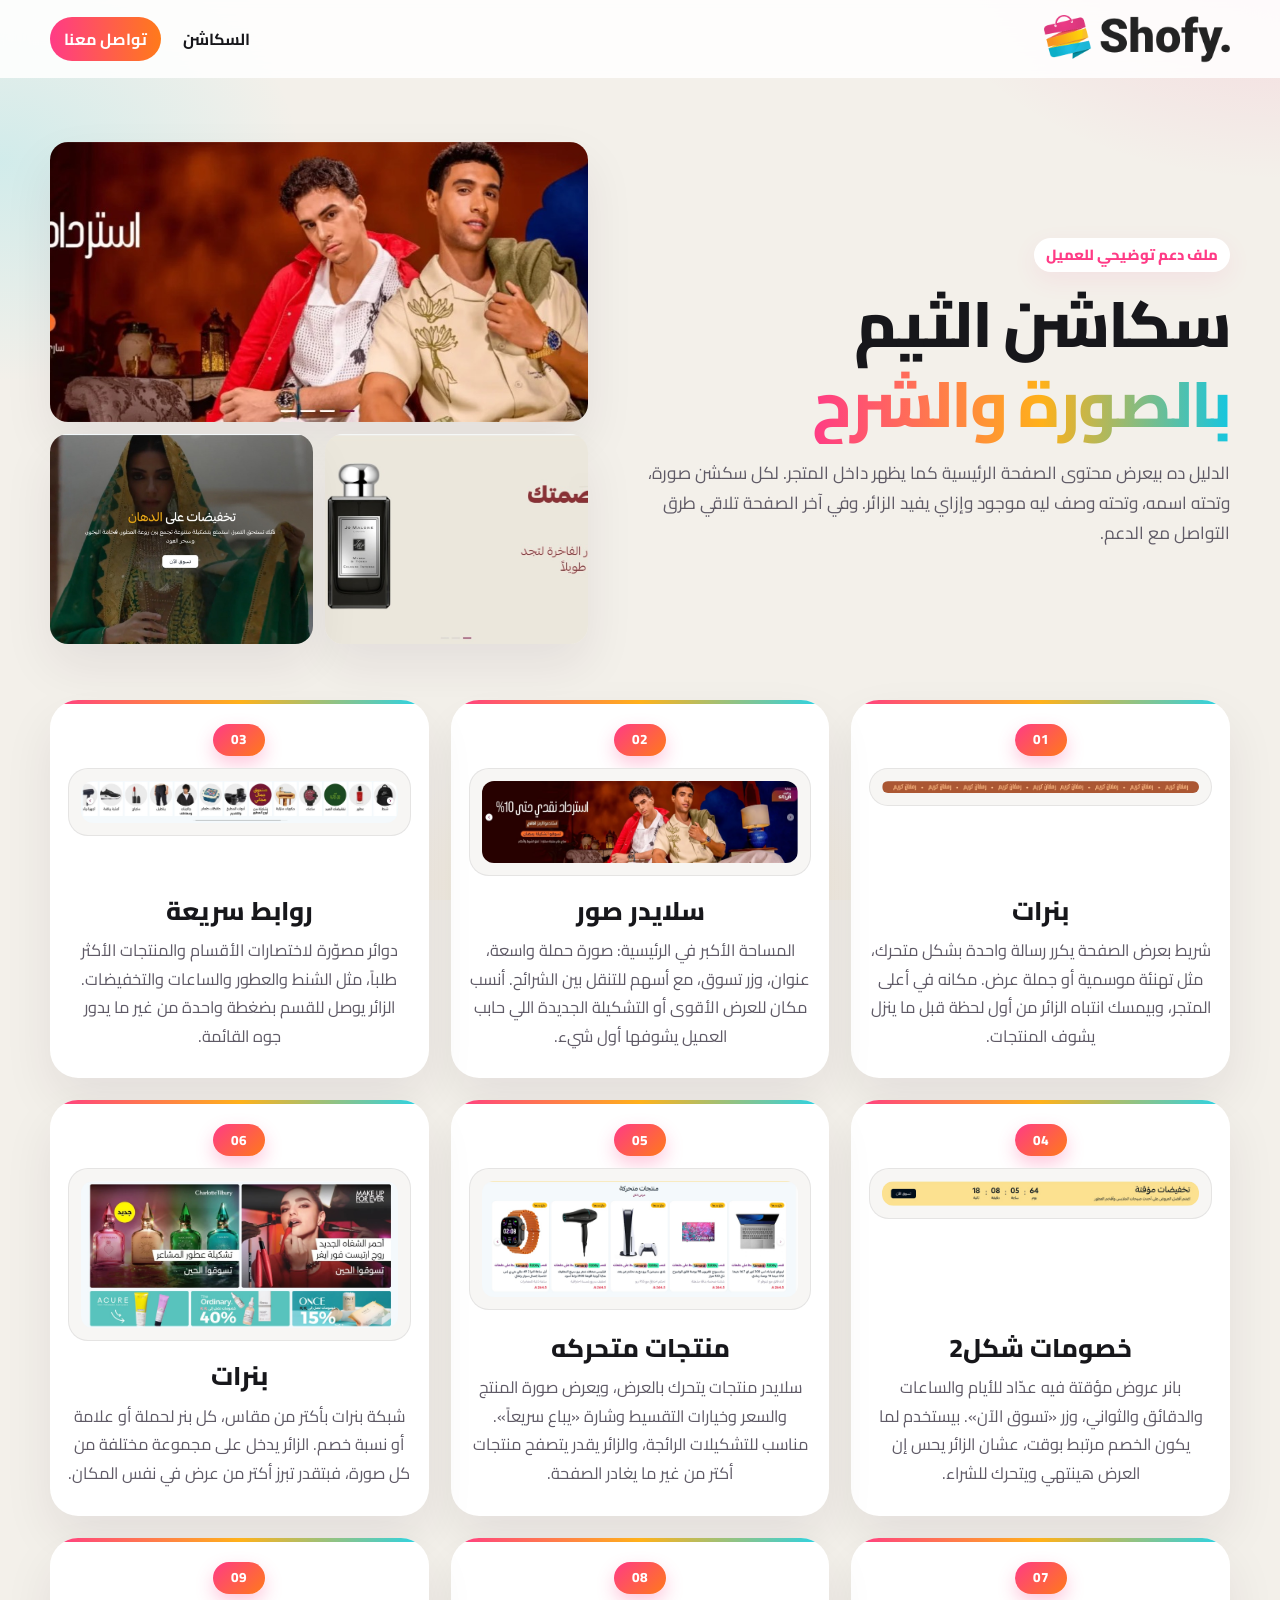
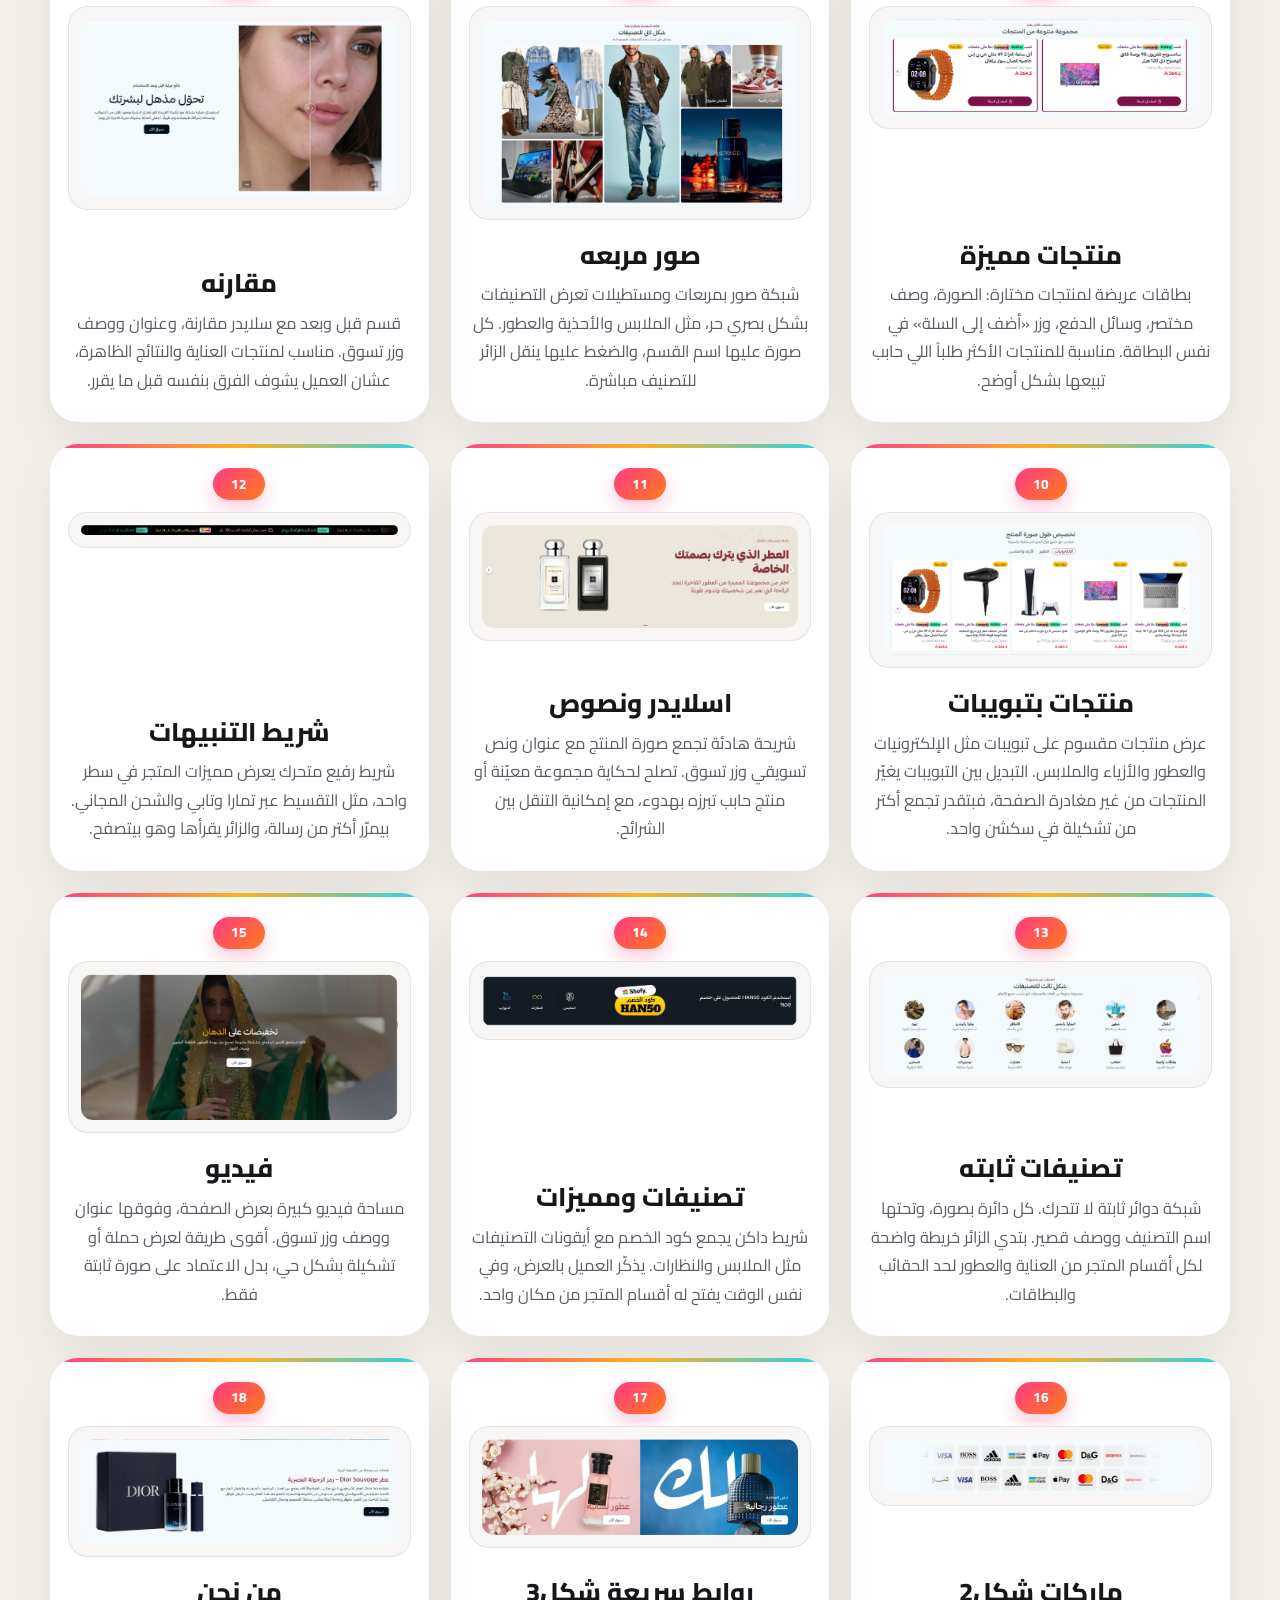
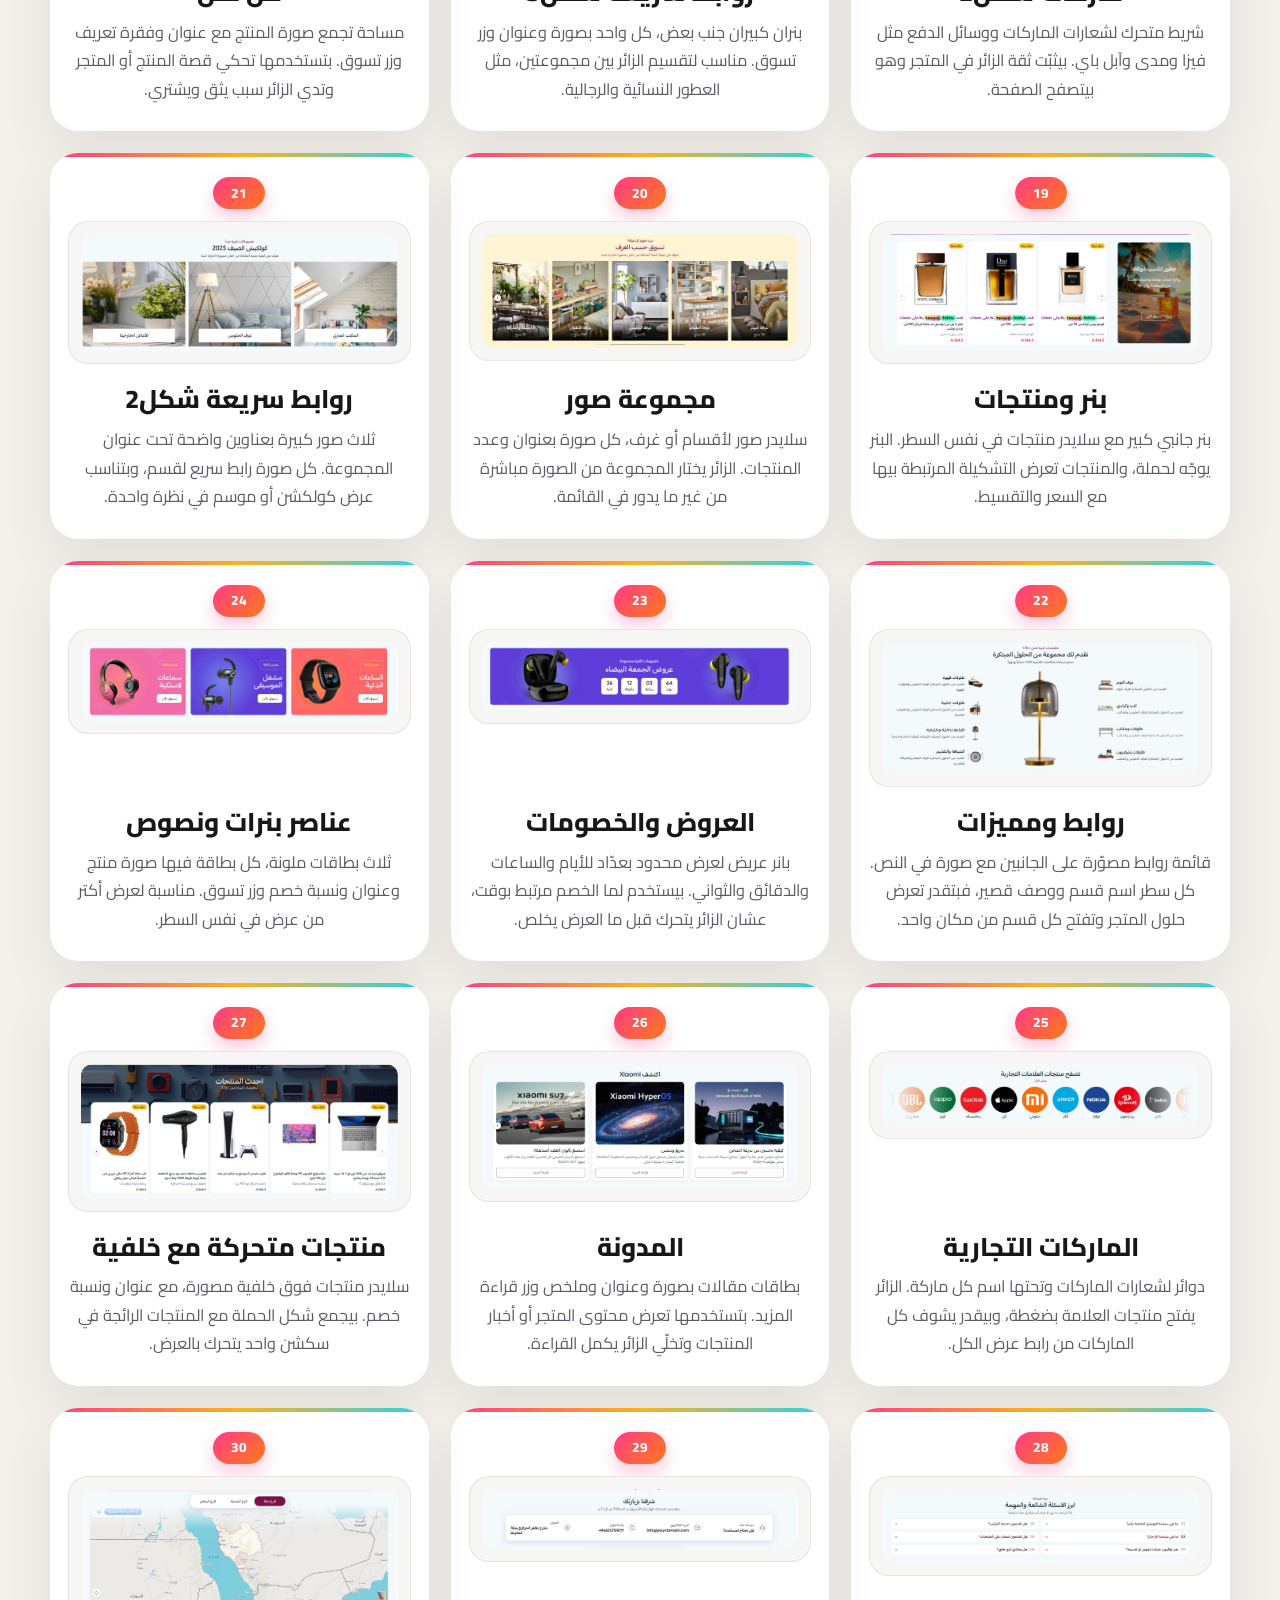
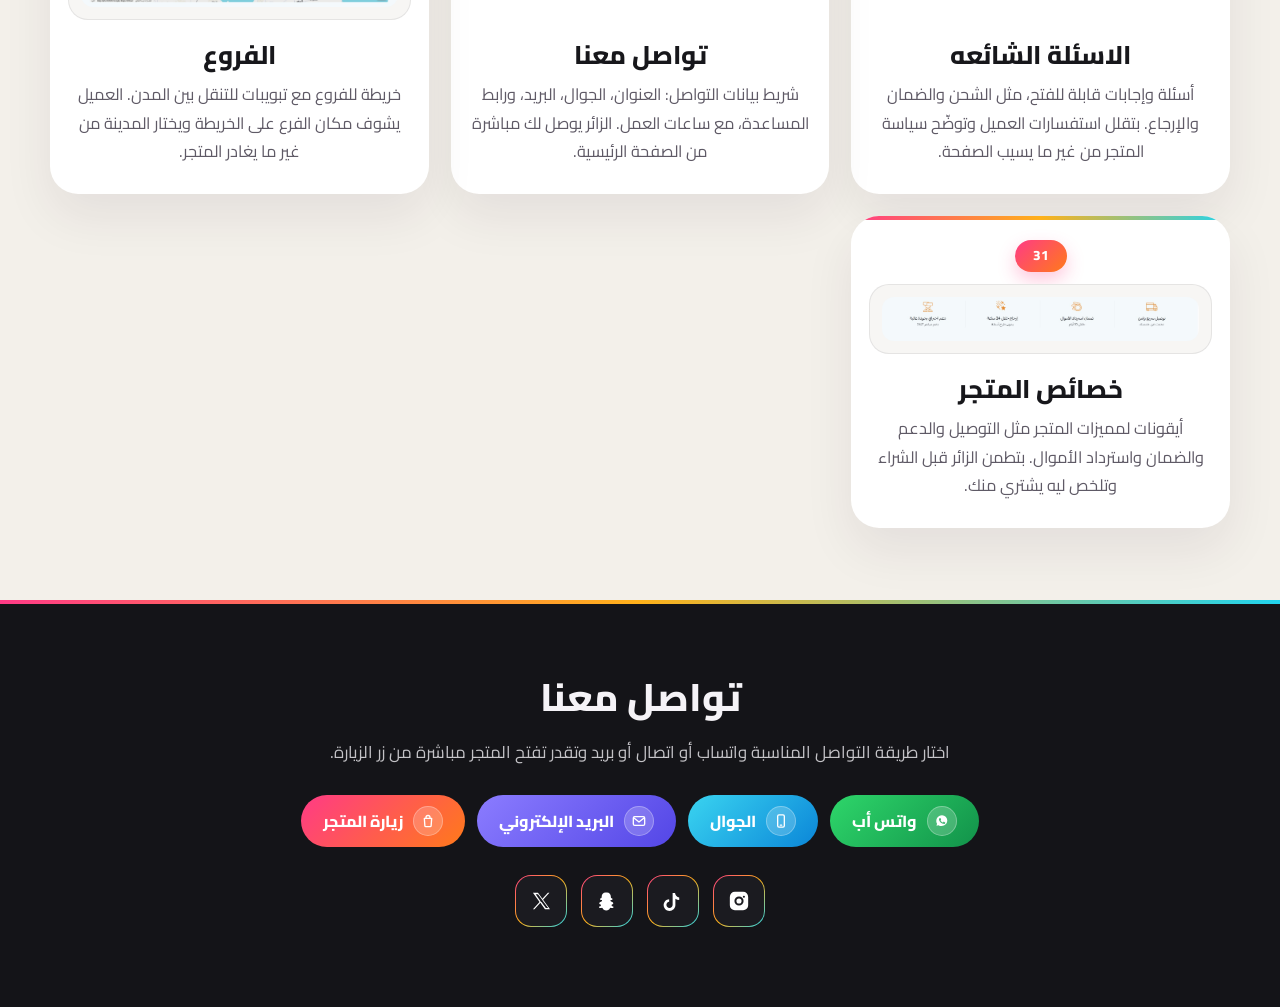
==== commit b42b0c49: "Use the current email button label. Co-authored-by: Cursor <cursoragent@cursor.com>" ====
--- a/index.html
+++ b/index.html
@@ -441,19 +441,19 @@
           <span class="btn-icon" aria-hidden="true">
             <svg viewBox="0 0 24 24"><path fill="currentColor" d="M12.04 3.2a8.7 8.7 0 0 0-7.5 13l-.8 2.9 3-.8a8.7 8.7 0 0 0 13.2-7.5 8.7 8.7 0 0 0-7.9-7.6zm5 12c-.2.6-1.2 1.1-1.6 1.2-.4.1-.9.1-1.5-.1-.3-.1-.8-.3-1.4-.5-2.4-1-4-3.5-4.1-3.6-.1-.2-1-1.3-1-2.5s.6-1.7.8-2c.2-.2.5-.3.8-.3h.3c.2 0 .4 0 .5.4.2.6.7 1.8.8 1.9.1.1.1.3 0 .4-.1.2-.2.3-.3.4l-.3.4c-.1.1-.2.2-.1.5.1.2.6 1 1.3 1.6.9.8 1.6 1 1.9 1.1.2.1.4.1.5-.1.1-.1.6-.7.7-.9.1-.2.3-.2.5-.1.2.1 1.3.6 1.5.7.2.1.4.2.4.3.1.2.1.6-.1 1.2z"/></svg>
           </span>
-          واتساب
+          واتس أب
         </a>
         <a class="btn btn-phone" id="link-phone" href="#">
           <span class="btn-icon" aria-hidden="true">
             <svg viewBox="0 0 24 24" fill="none" stroke="currentColor" stroke-width="2" stroke-linecap="round" stroke-linejoin="round"><rect x="7" y="2.8" width="10" height="18.4" rx="2"/><path d="M11 18.2h2"/></svg>
           </span>
-          اتصال
+          الجوال
         </a>
         <a class="btn btn-mail" id="link-mail" href="#">
           <span class="btn-icon" aria-hidden="true">
             <svg viewBox="0 0 24 24" fill="none" stroke="currentColor" stroke-width="2" stroke-linecap="round" stroke-linejoin="round"><rect x="3.5" y="5.5" width="17" height="13" rx="2"/><path d="m4.5 7.5 7.5 6 7.5-6"/></svg>
           </span>
-          البريد
+          البريد الإلكتروني
         </a>
         <a class="btn btn-store" id="link-store" href="#">
           <span class="btn-icon" aria-hidden="true">
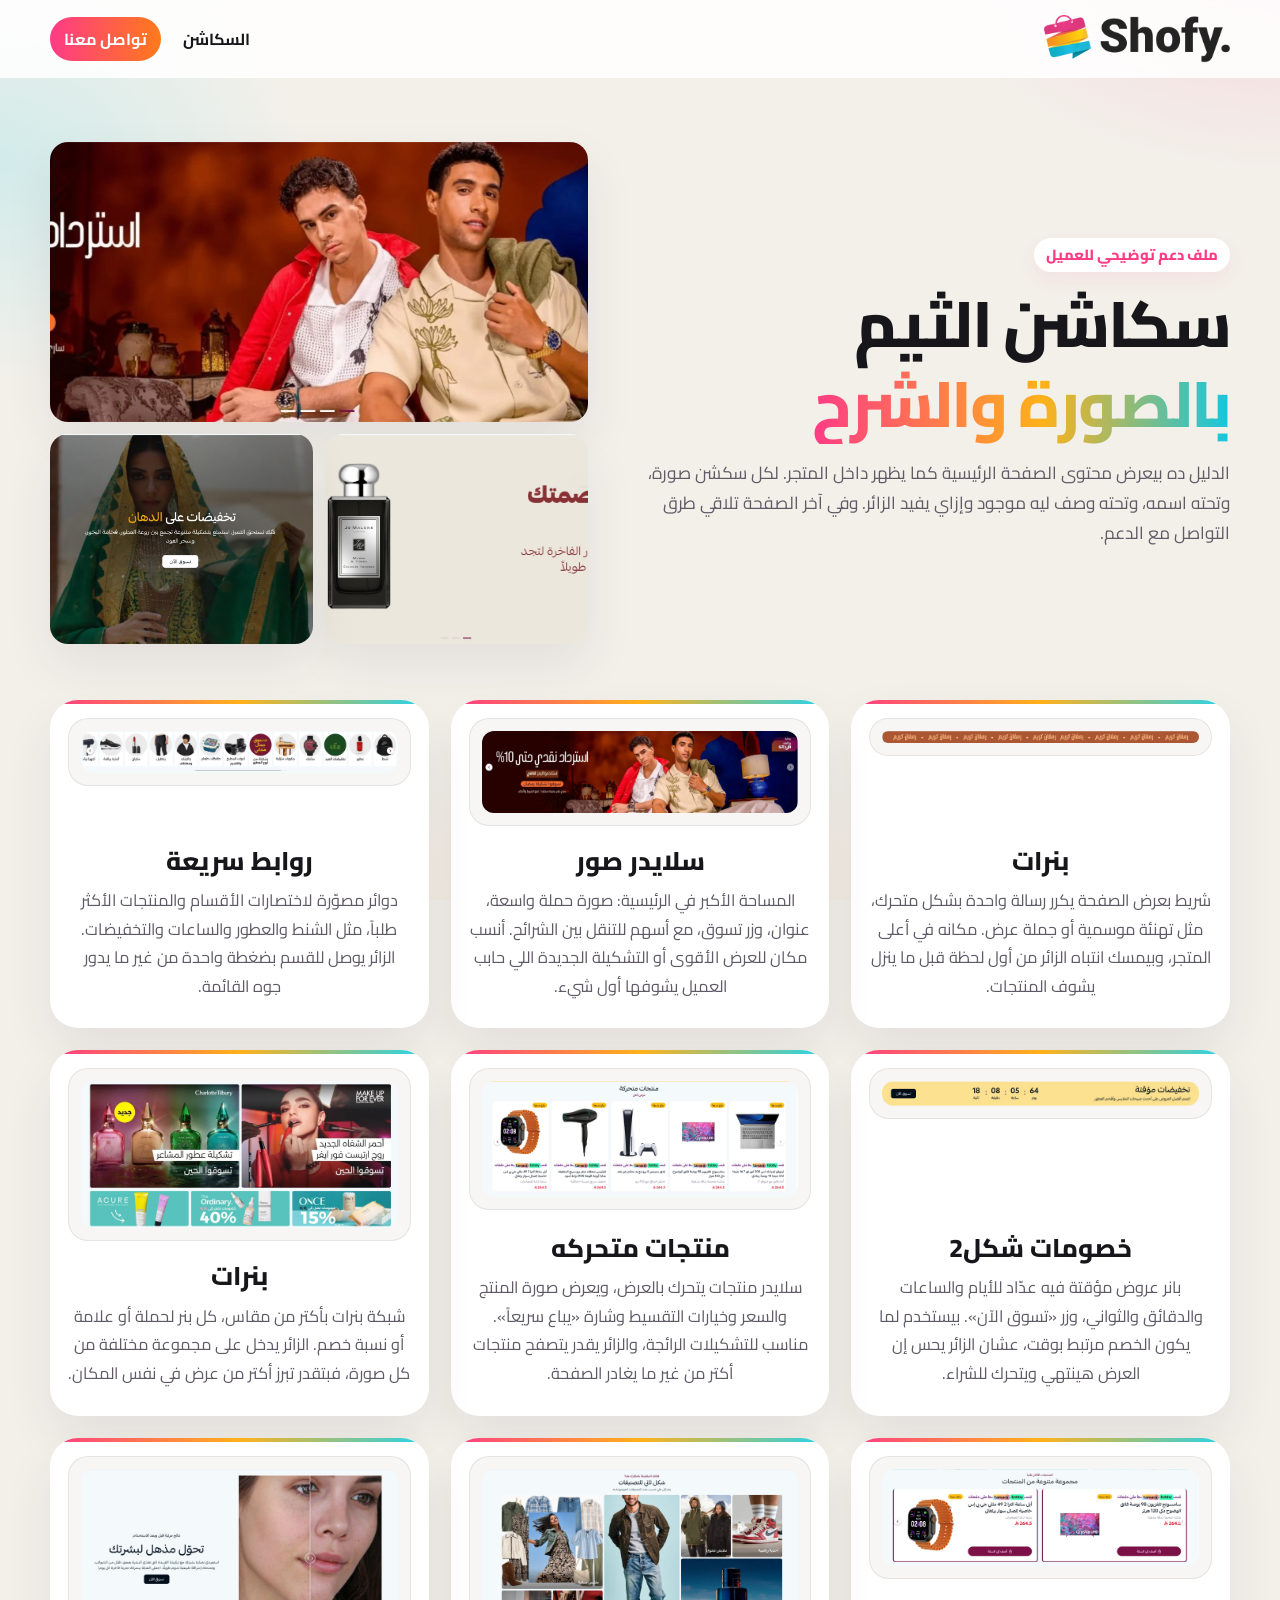
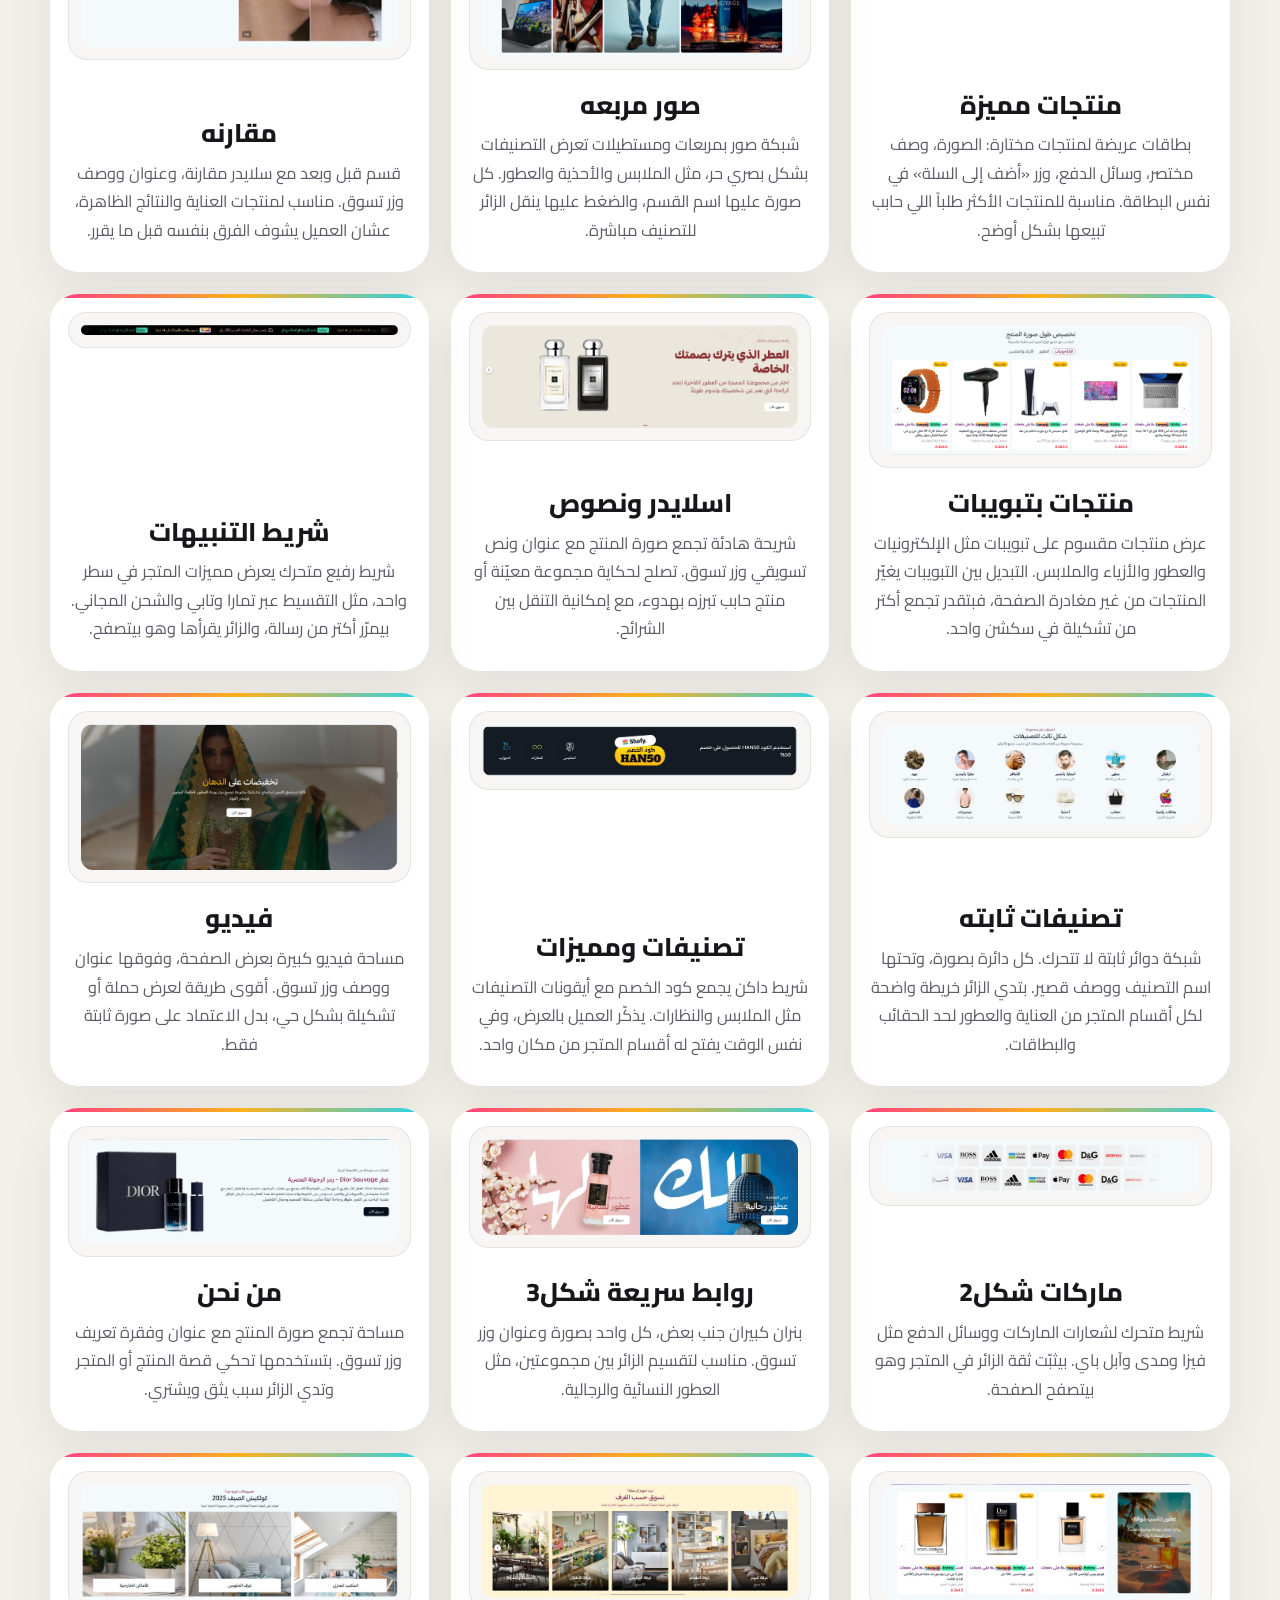
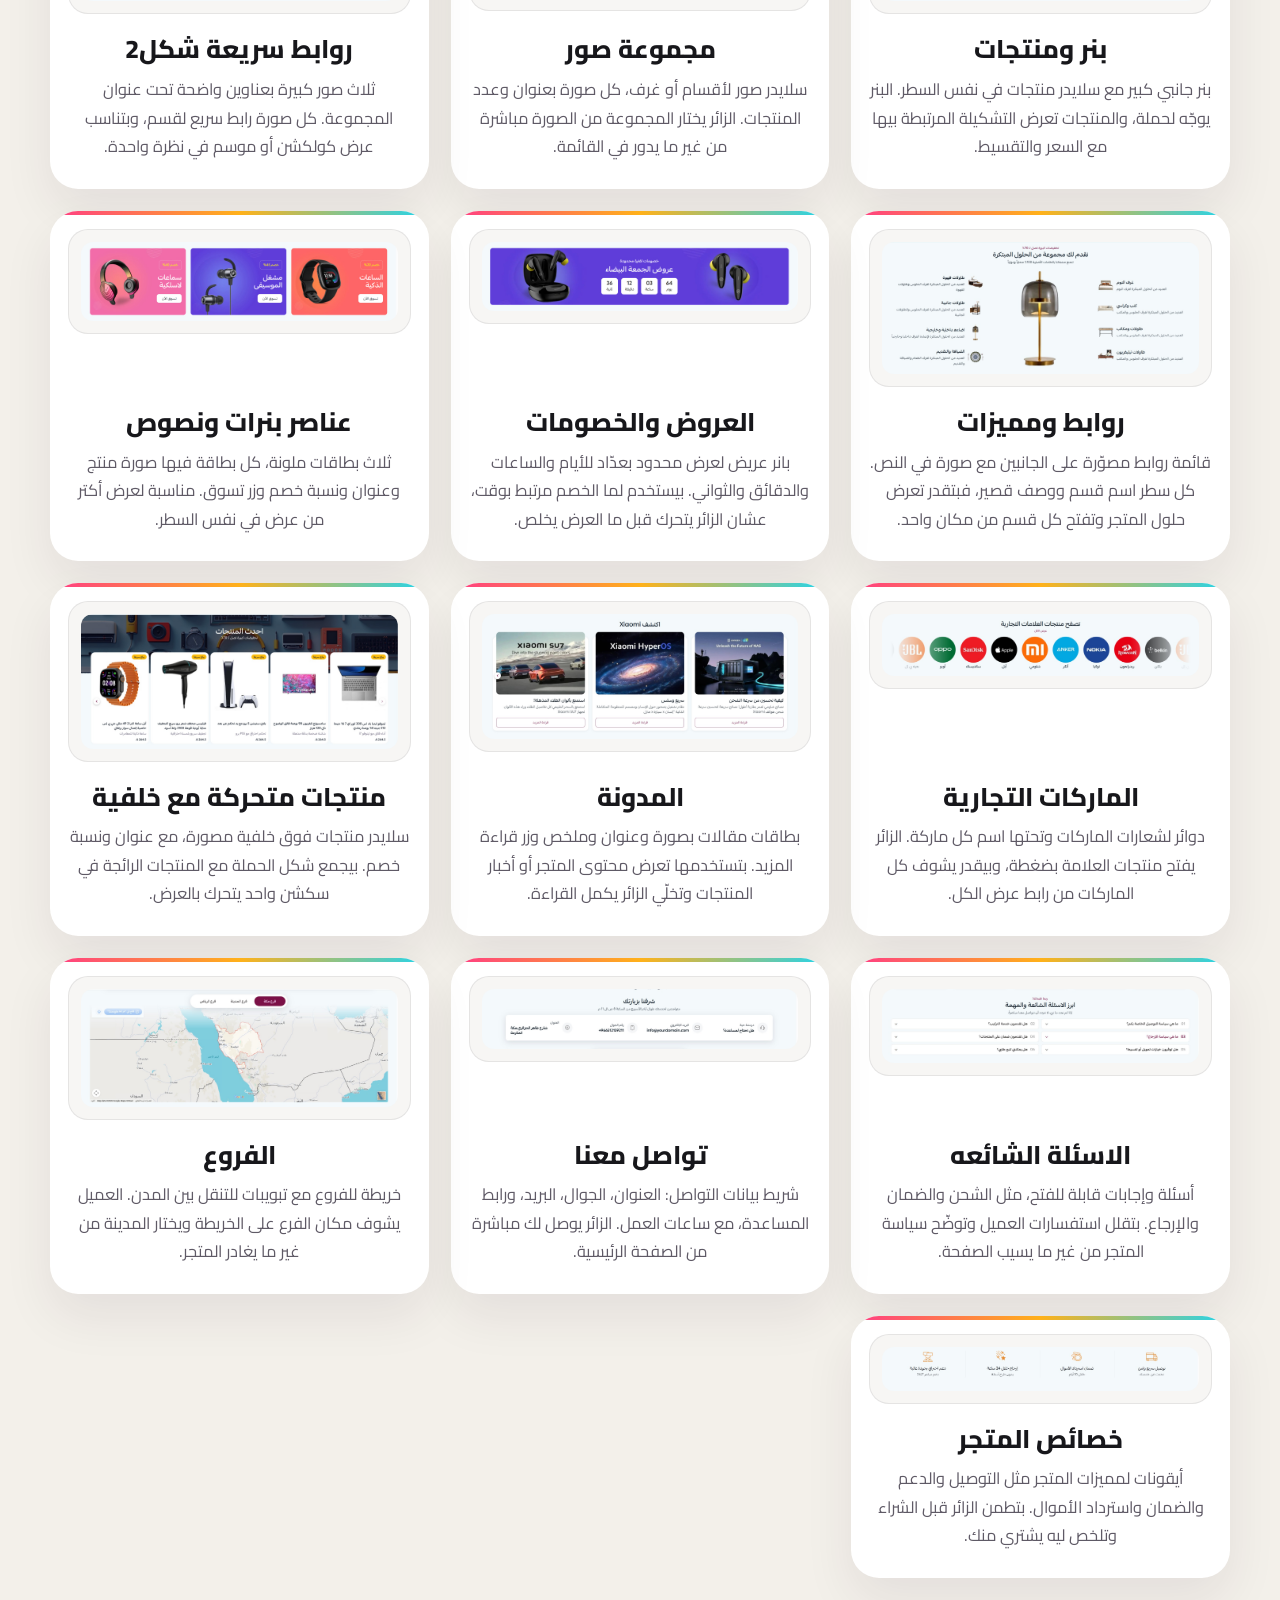
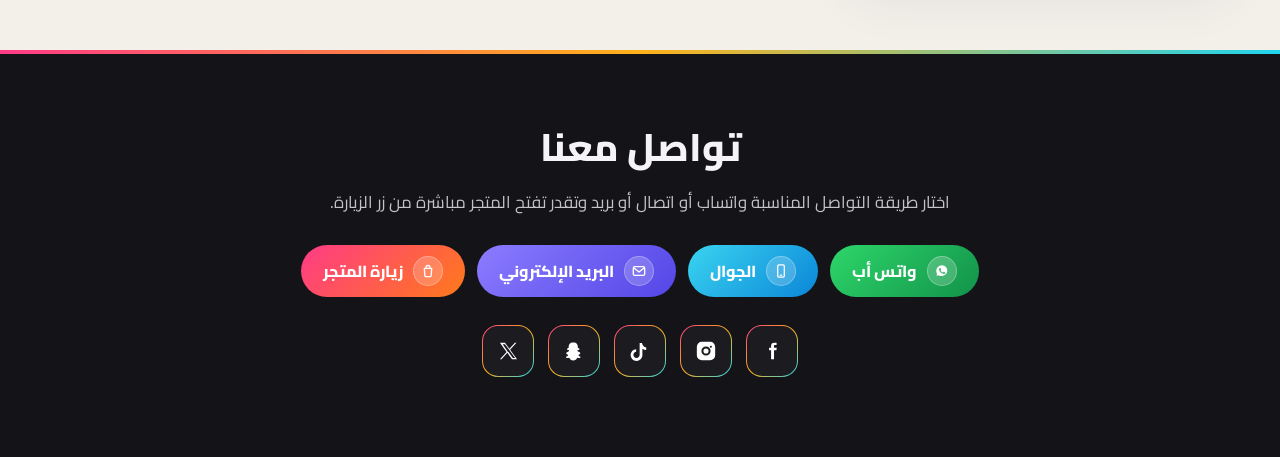
==== commit dedf5a72: "Keep sections fully visible, hide card numbers, and add Facebook. Co-authored-by: Cursor <cursoragen" ====
--- a/index.html
+++ b/index.html
@@ -463,6 +463,9 @@
         </a>
       </div>
       <div class="socials">
+        <a class="social" id="link-facebook" href="#" aria-label="فيسبوك">
+          <svg viewBox="0 0 24 24" aria-hidden="true"><path fill="currentColor" d="M14.2 8.5V6.7c0-.8.2-1.2 1.3-1.2H17V3h-2.2C12.1 3 11 4.3 11 6.5v2H8.8v2.8H11V21h3.2v-9.7h2.6l.4-2.8h-3z"/></svg>
+        </a>
         <a class="social" id="link-instagram" href="#" aria-label="إنستغرام">
           <svg viewBox="0 0 24 24" aria-hidden="true"><path fill="currentColor" d="M7.5 2h9A5.5 5.5 0 0 1 22 7.5v9A5.5 5.5 0 0 1 16.5 22h-9A5.5 5.5 0 0 1 2 16.5v-9A5.5 5.5 0 0 1 7.5 2zm4.5 5a5 5 0 1 0 .01 10.01A5 5 0 0 0 12 7zm0 2.2a2.8 2.8 0 1 1 0 5.6 2.8 2.8 0 0 1 0-5.6zM17.35 6.2a1.15 1.15 0 1 0 0 2.3 1.15 1.15 0 0 0 0-2.3z"/></svg>
         </a>
--- a/style.css
+++ b/style.css
@@ -226,6 +226,7 @@
 
 .guide {
   padding: 28px 0 72px;
+  scroll-margin-top: calc(var(--header) + 12px);
 }
 
 .card h2,
@@ -293,6 +294,8 @@
 }
 
 .badge {
+  /* الأرقام فوق الكروت مخفية مؤقتًا. امسح display: none لو عايز ترجعها. */
+  display: none;
   width: max-content;
   min-width: 52px;
   height: 32px;
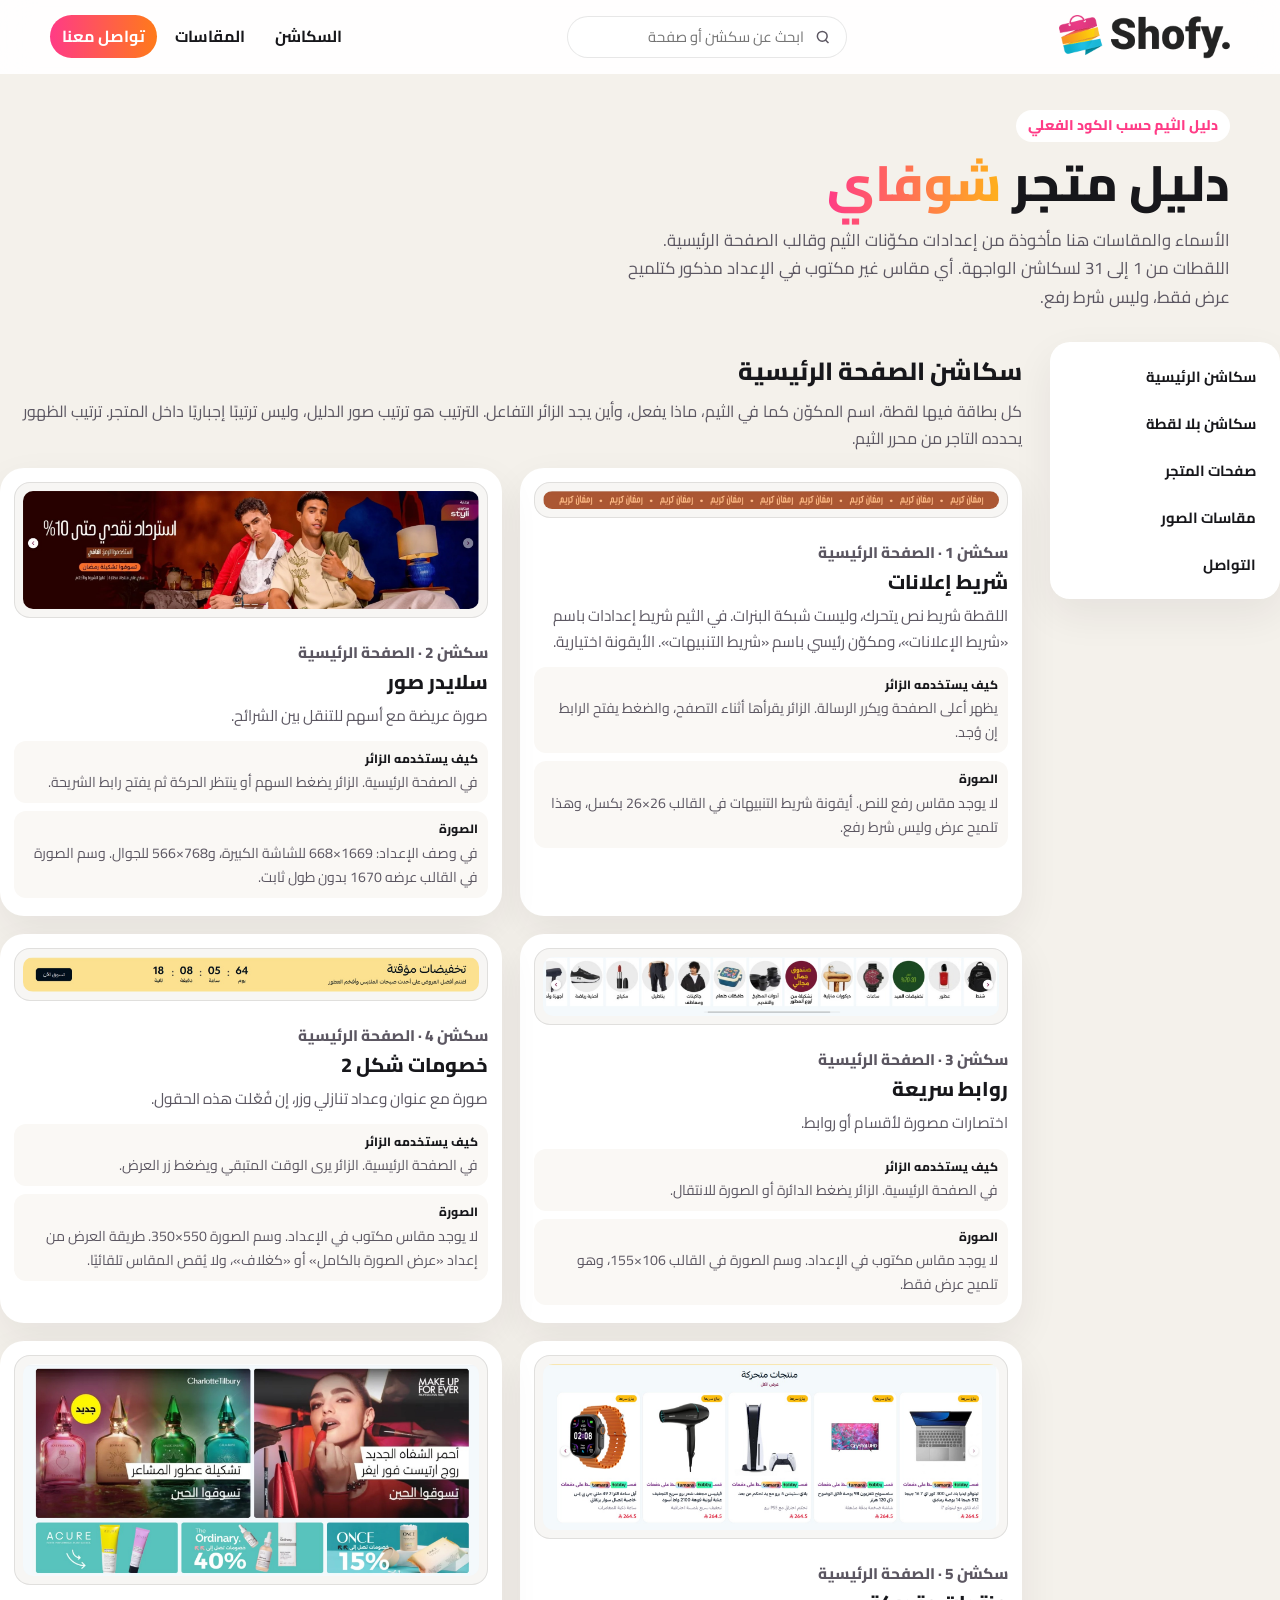
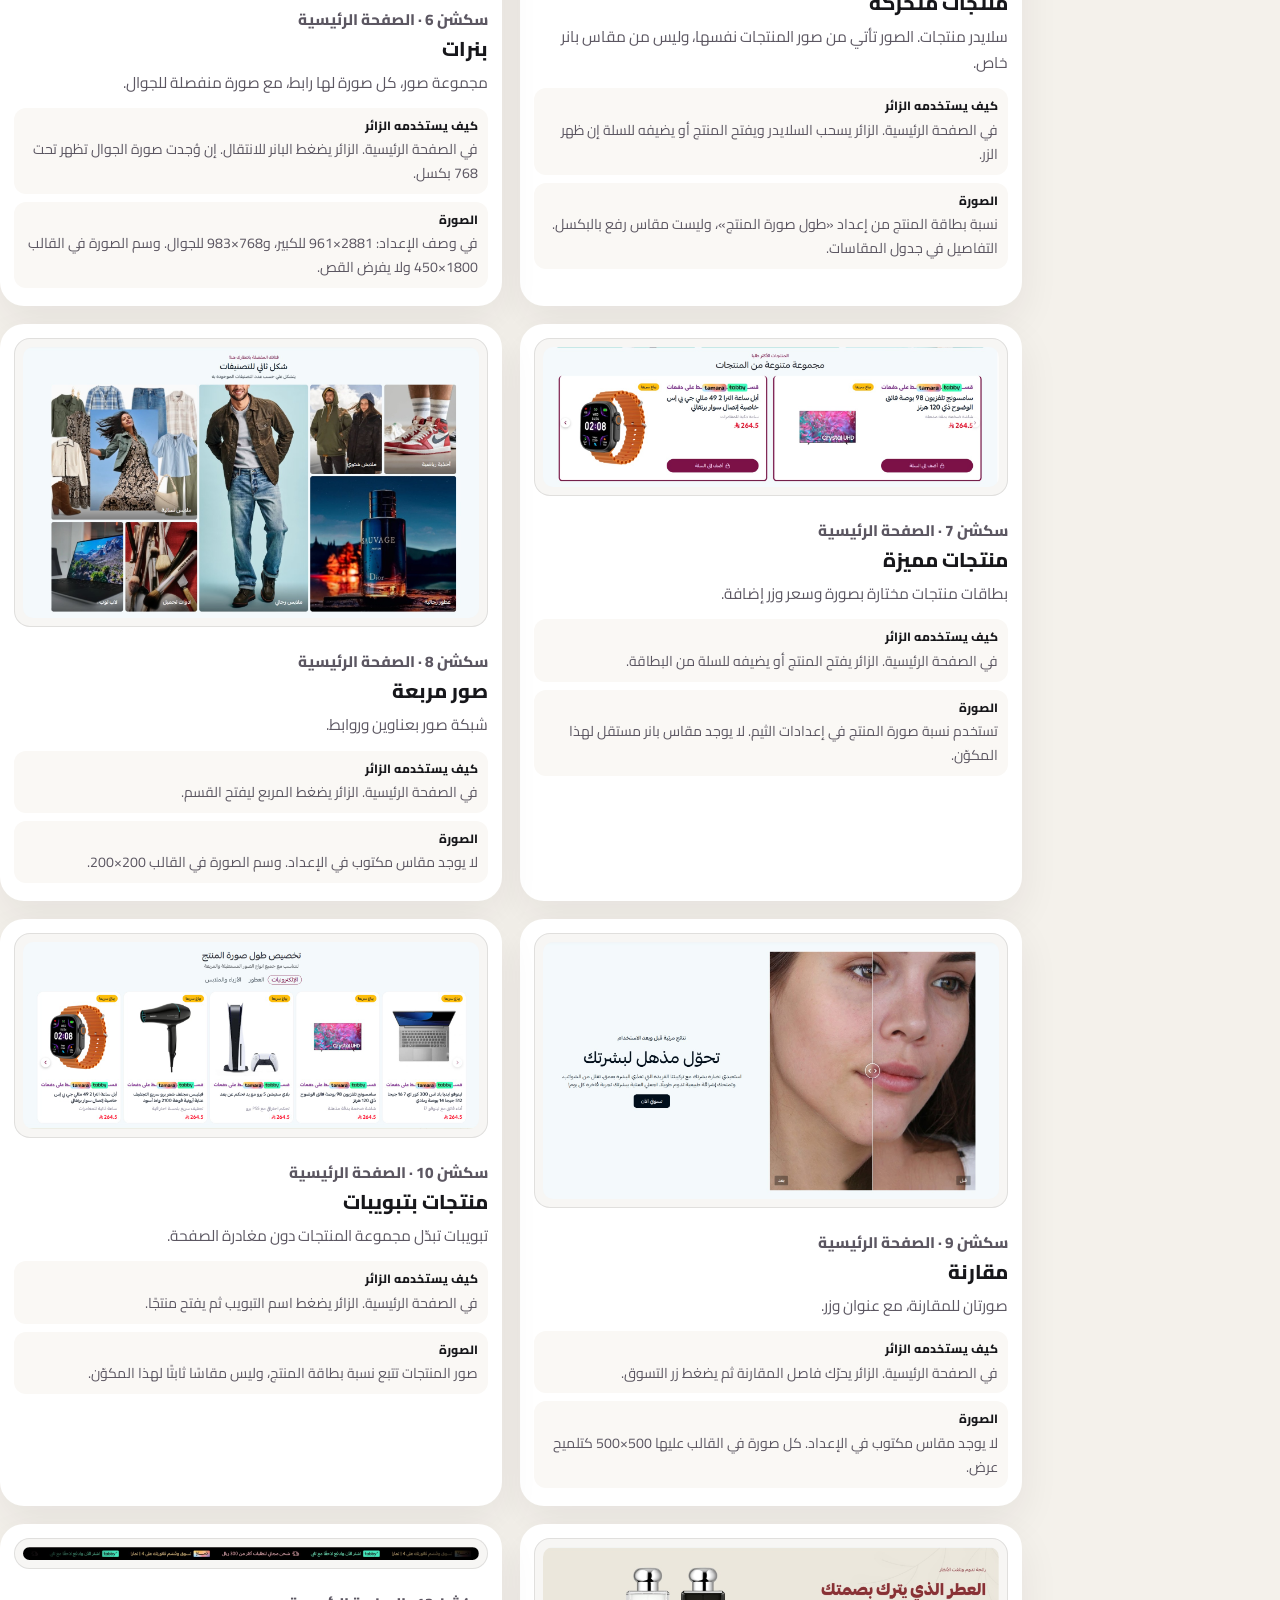
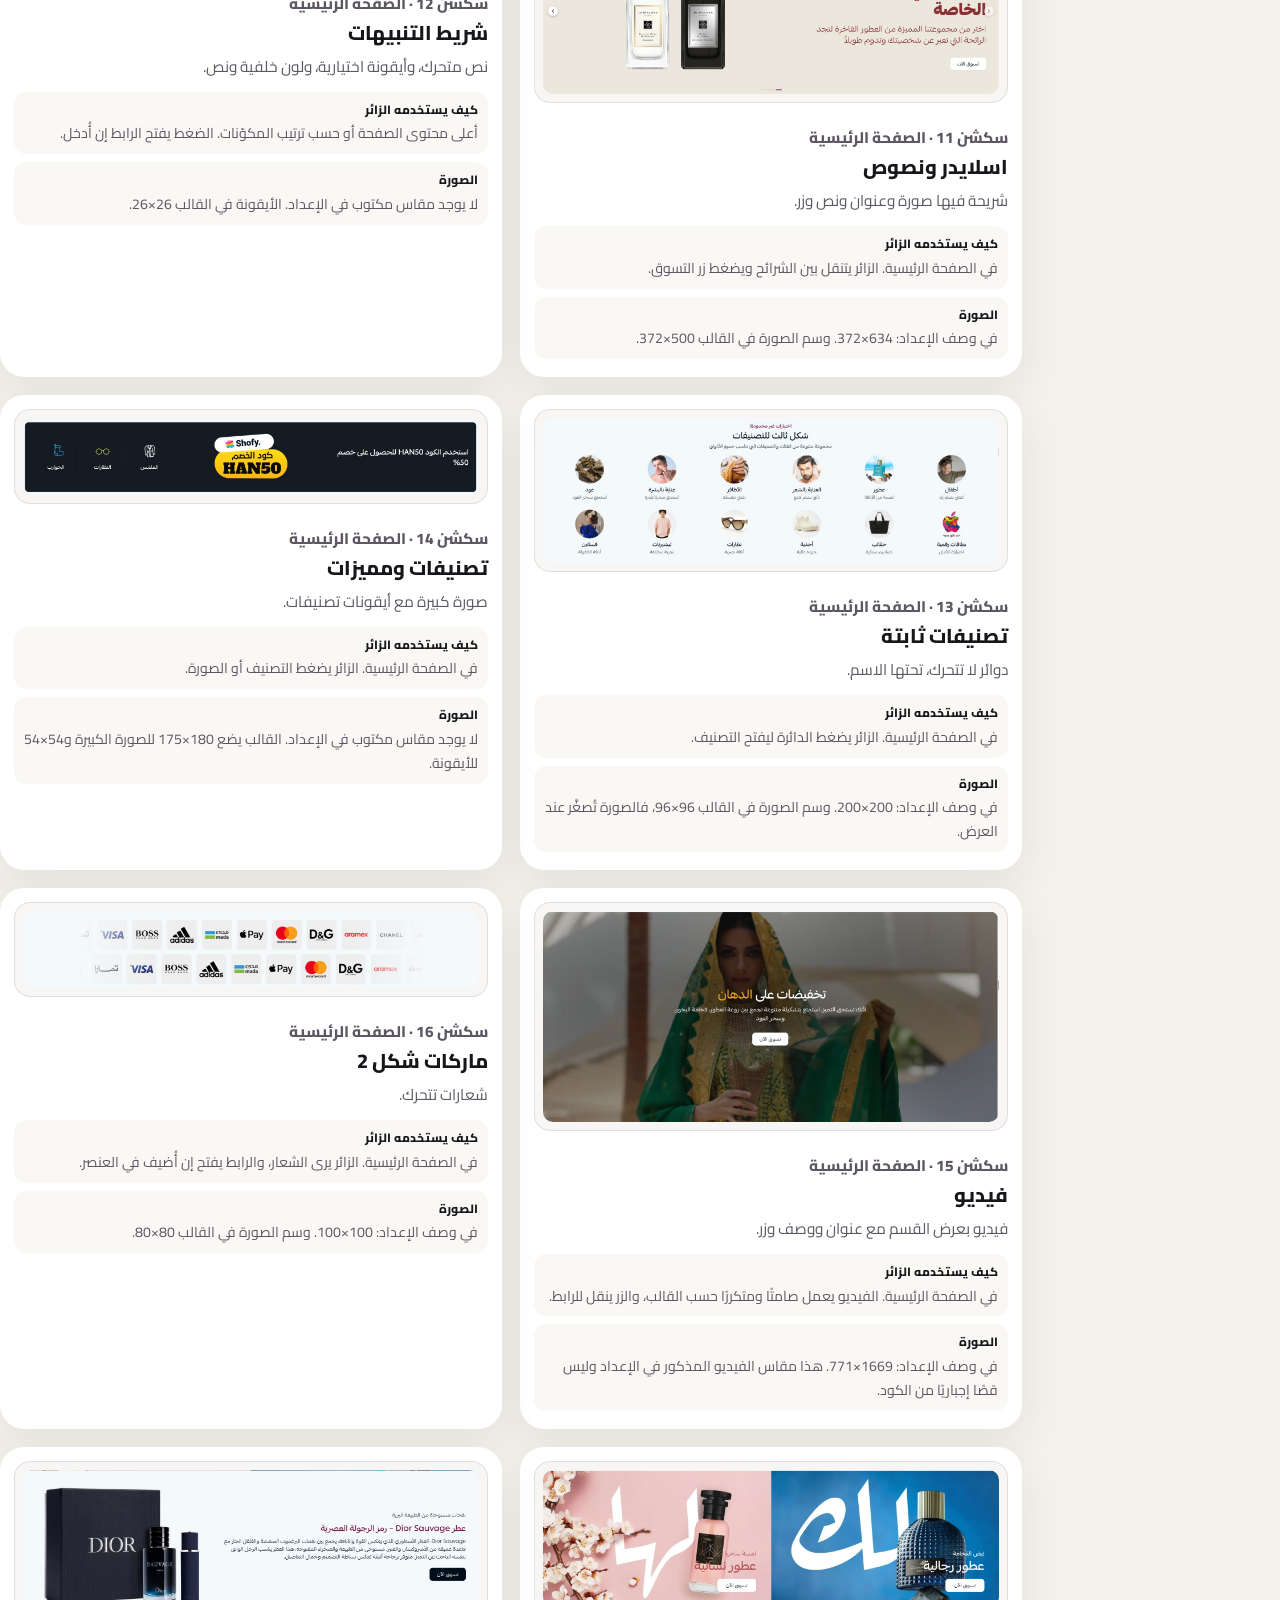
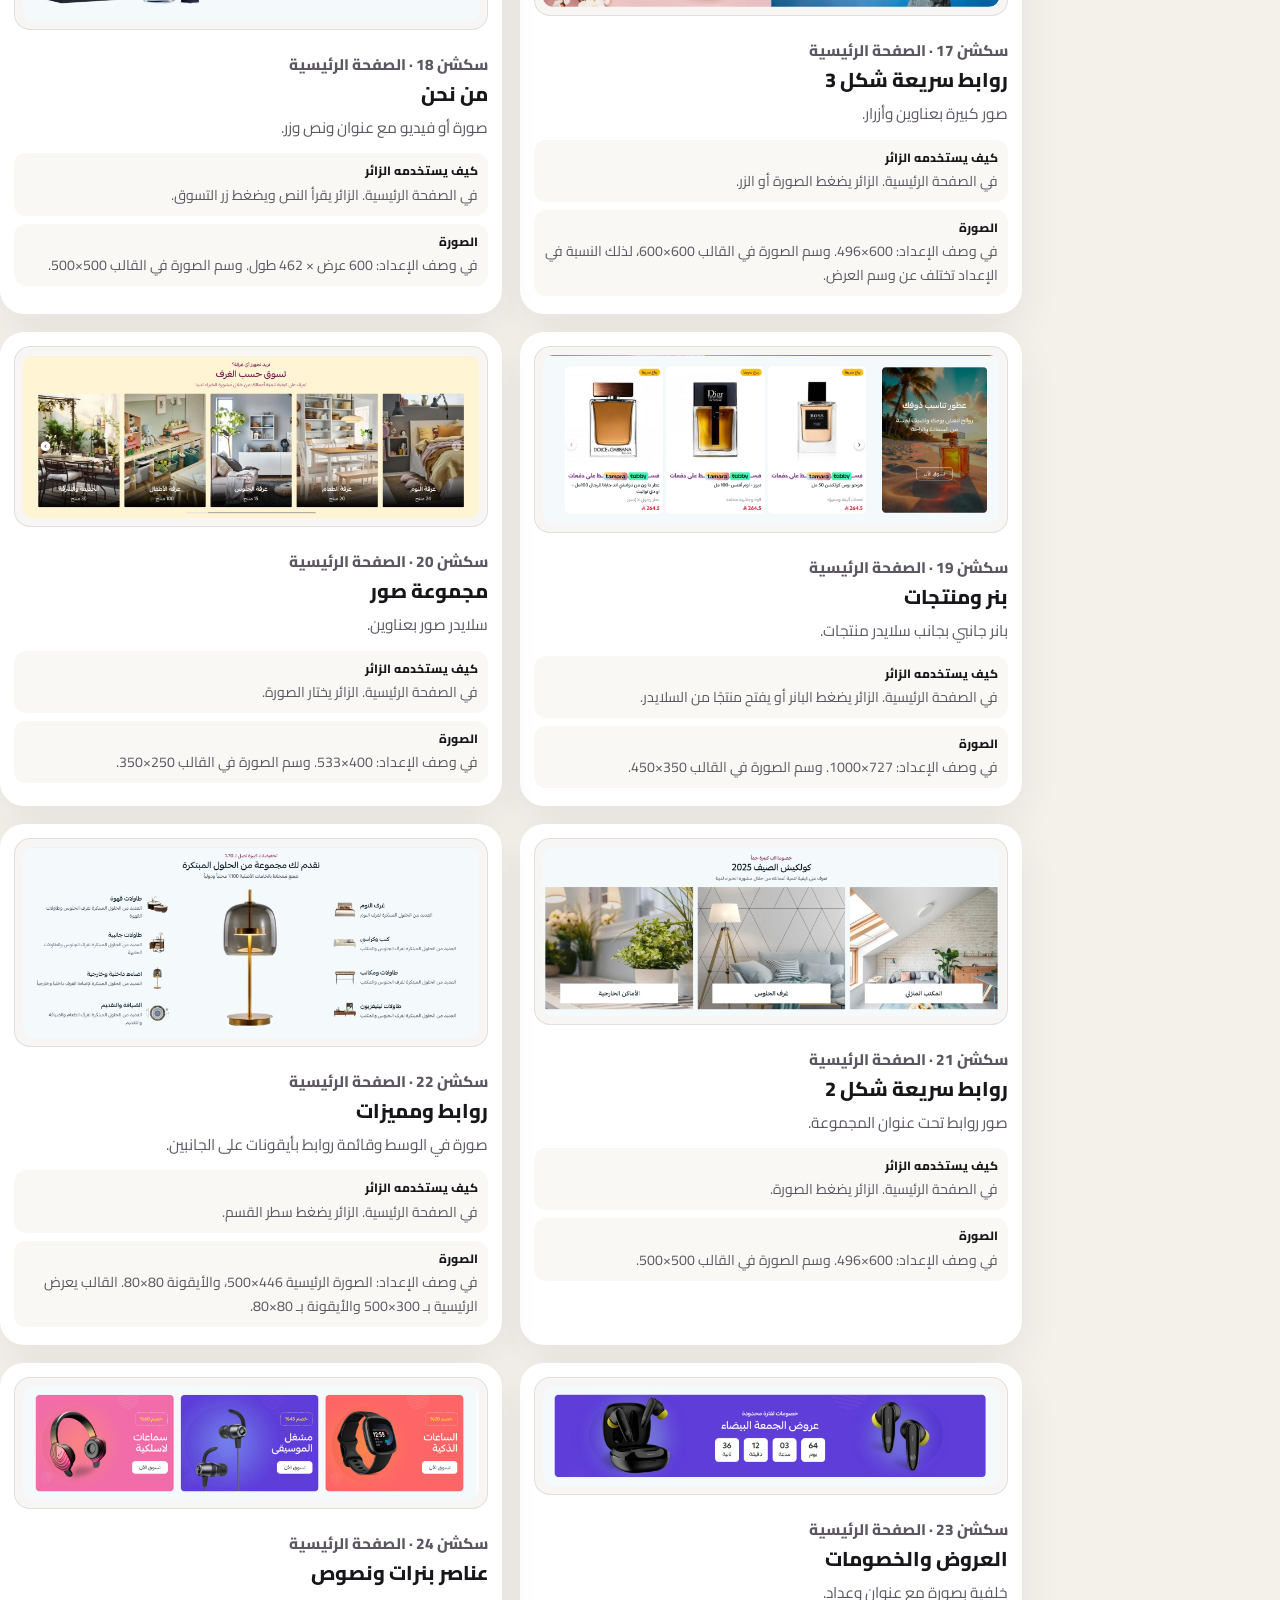
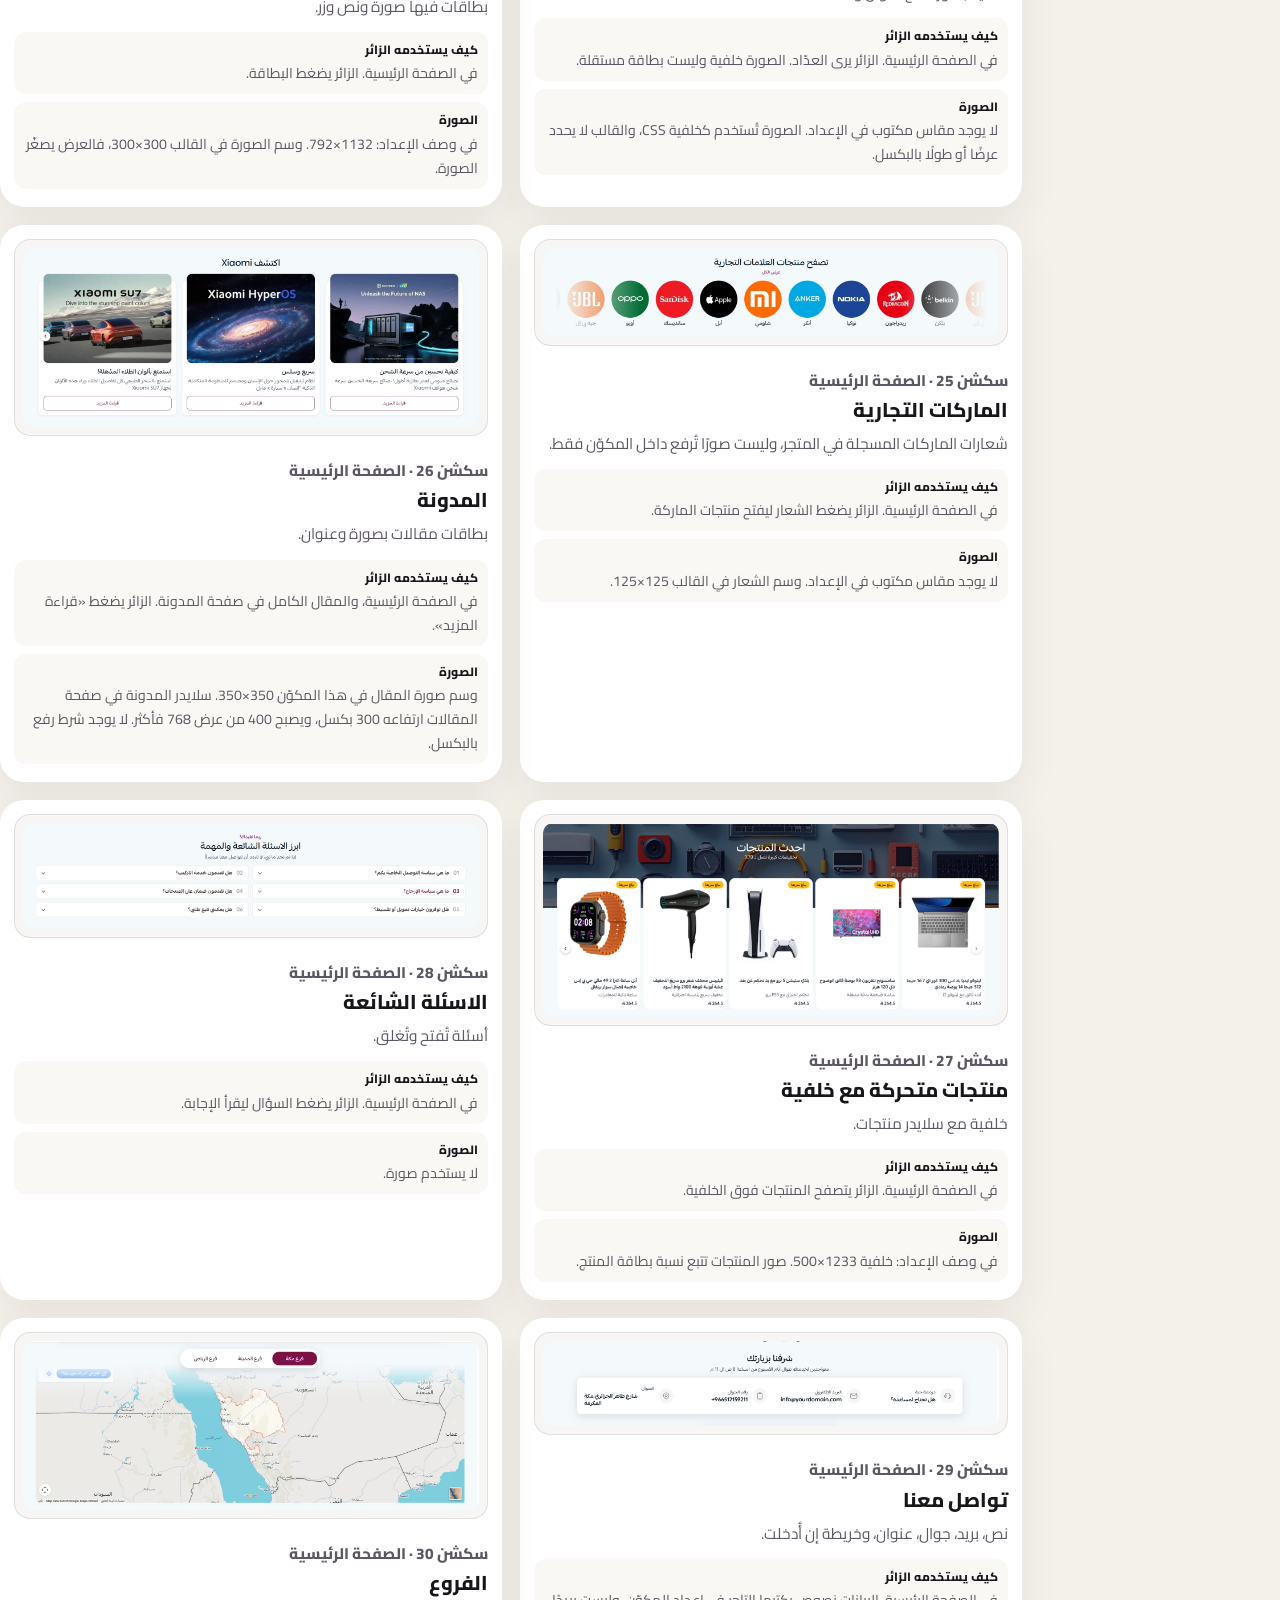
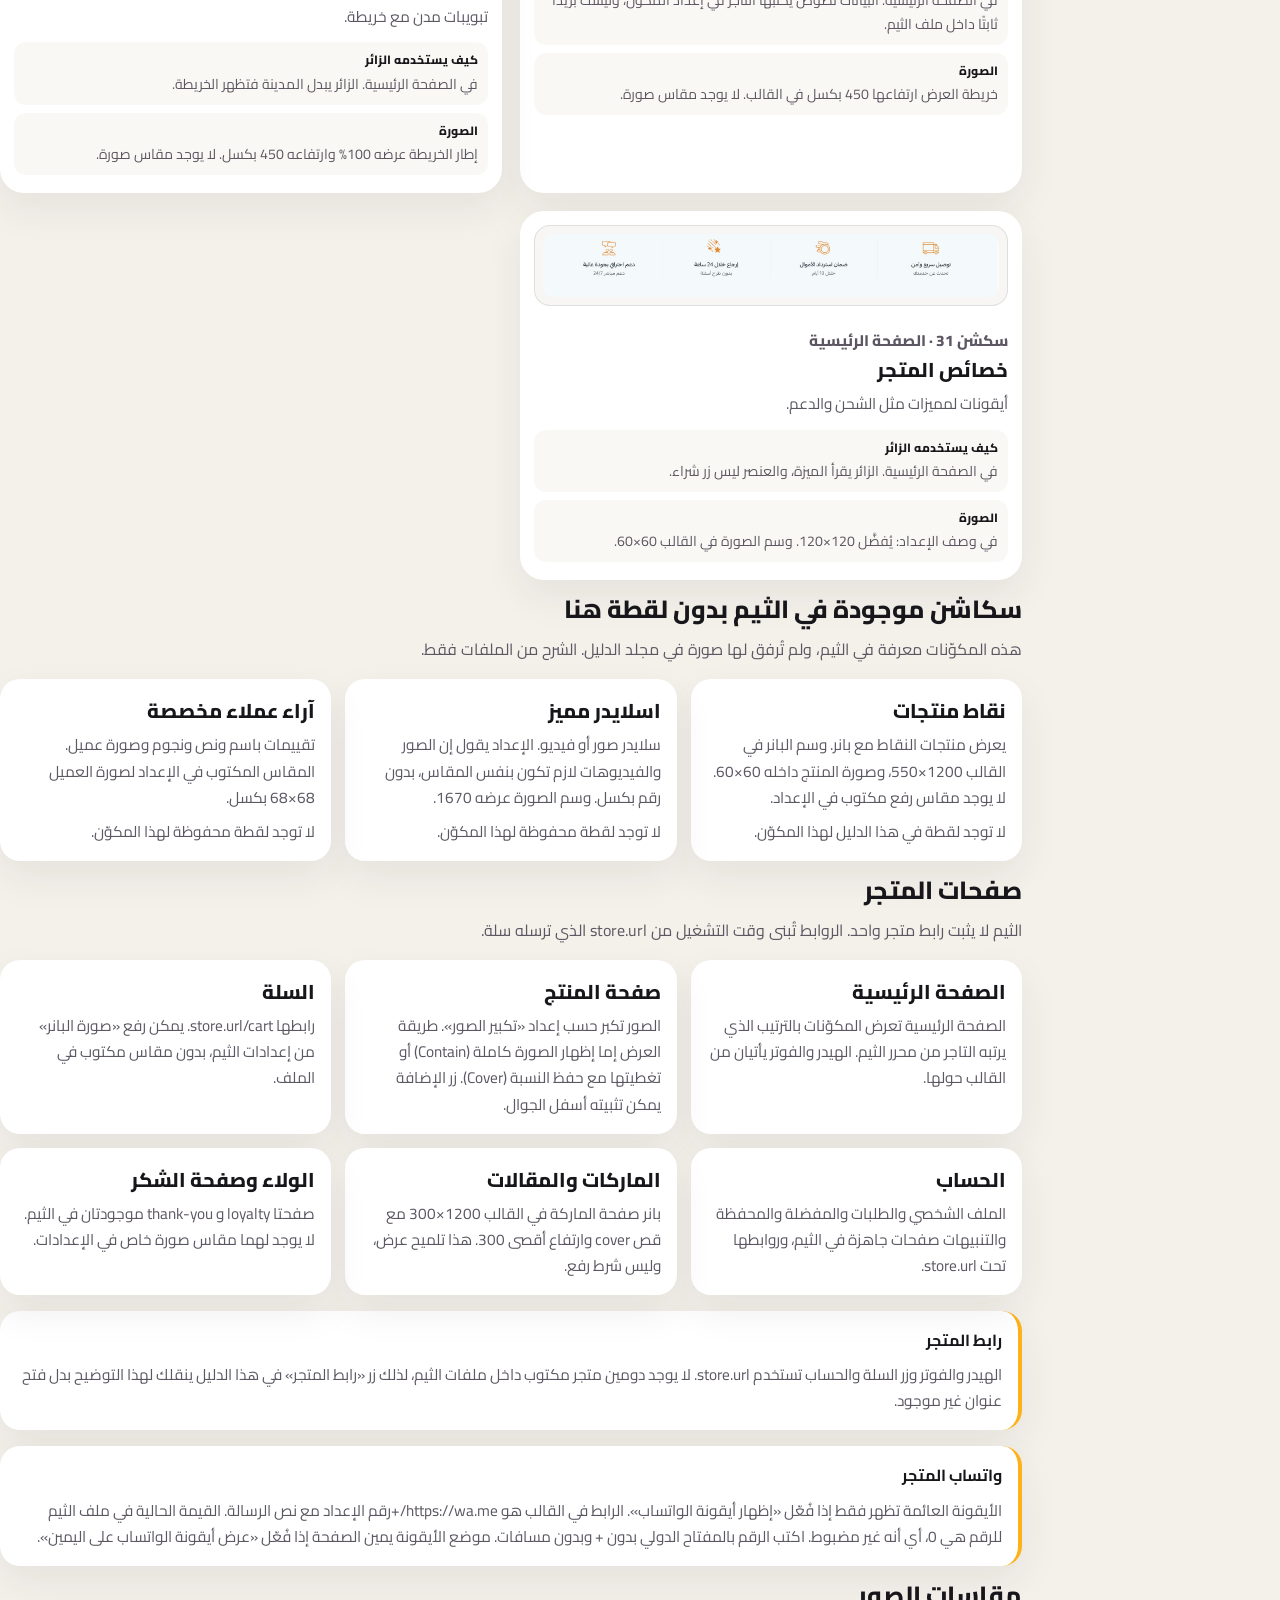
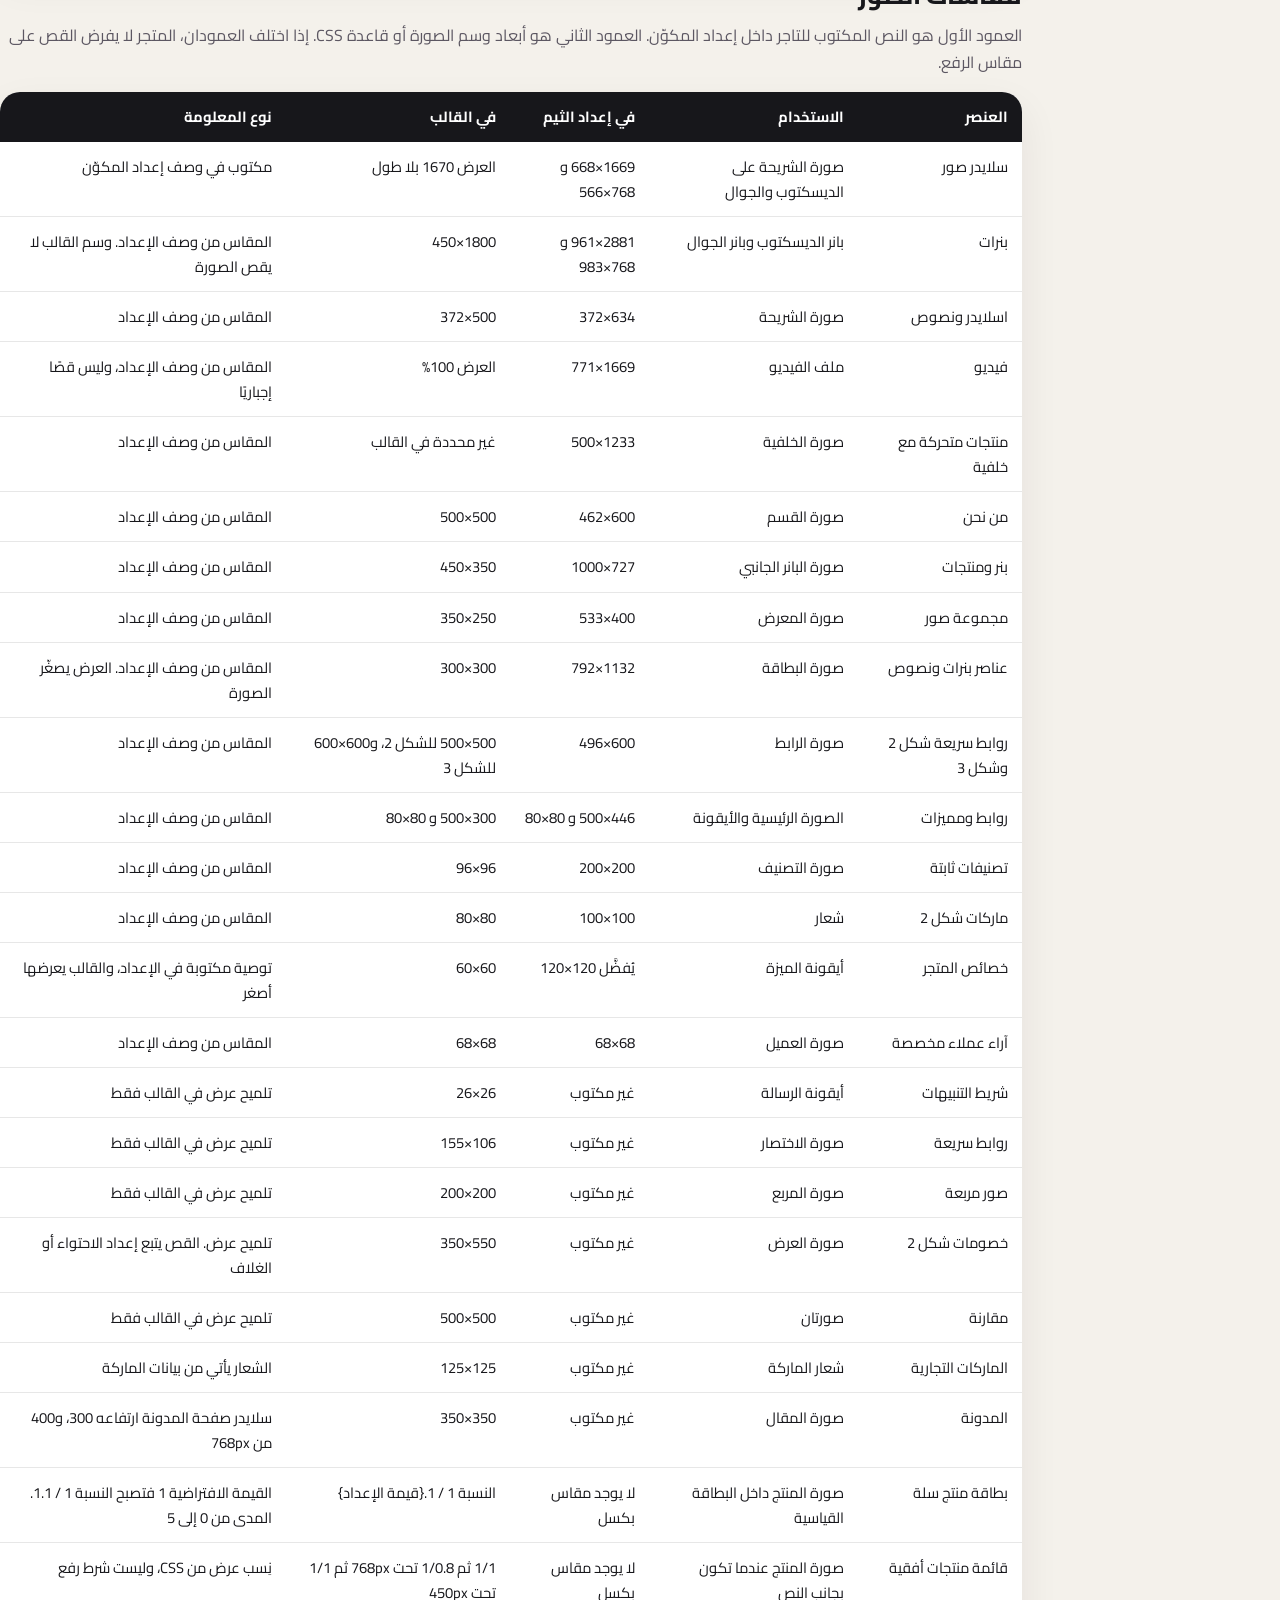
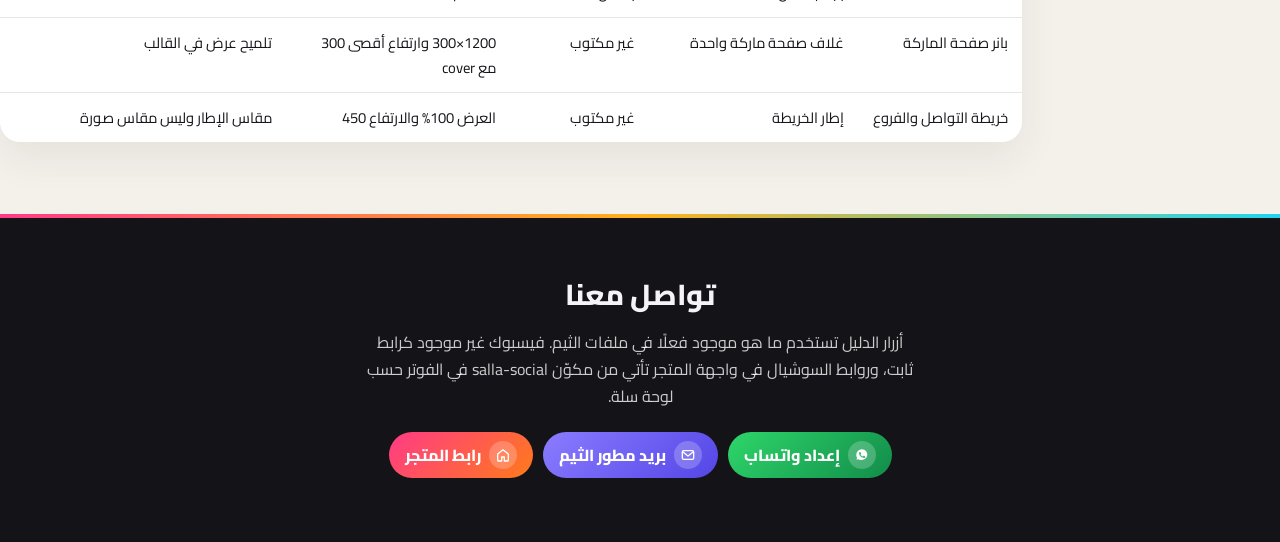
==== commit 6cbf1093: "Salah" ====
--- a/index.html
+++ b/index.html
@@ -3,494 +3,649 @@
 <head>
   <meta charset="UTF-8">
   <meta name="viewport" content="width=device-width, initial-scale=1.0">
-  <meta name="description" content="دليل دعم توضيحي لسكاشن ثيم المتجر: صورة كل سكشن، اسمه، ووصفه، مع طرق التواصل مع الدعم.">
-  <meta name="theme-color" content="#f3f0ea">
-  <title>دليل سكاشن المتجر | Shofiy</title>
+  <meta name="description" content="دليل استخدام ثيم شوفاي على سلة: السكاشن، صفحات المتجر، ومقاسات الصور كما هي في الثيم.">
+  <meta name="theme-color" content="#f4f1eb">
+  <title>دليل ثيم شوفاي | Salla</title>
   <link rel="preconnect" href="https://fonts.googleapis.com">
   <link rel="preconnect" href="https://fonts.gstatic.com" crossorigin>
   <link href="https://fonts.googleapis.com/css2?family=Cairo:wght@400;600;700;800&display=swap" rel="stylesheet">
   <link rel="stylesheet" href="style.css">
 </head>
 <body id="top">
-  <a class="skip" href="#guide">تخطي إلى السكاشن</a>
-
+  <a class="skip" href="#sections">تخطي إلى السكاشن</a>
   <header class="site-header">
-    
     <div class="header-inner">
       <a class="brand" href="#top" aria-label="العودة لبداية الدليل">
-        <img src="Shofiy_Logo.png" width="512" height="132" alt="شعار شوفاي">
+        <img src="https://salahhusham.github.io/shofy-salla-docs/Shofiy_Logo.png" width="512" height="132" alt="شعار شوفاي">
       </a>
-      <nav class="header-nav" aria-label="تنقل الصفحة">
-        <a href="#guide">السكاشن</a>
+      <label class="finder">
+        <svg viewBox="0 0 24 24" aria-hidden="true"><circle cx="11" cy="11" r="6.5" fill="none" stroke="currentColor" stroke-width="2"/><path fill="currentColor" d="m16 15.2 4 4-1.4 1.4-4-4z"/></svg>
+        <input id="guide-search" type="search" placeholder="ابحث عن سكشن أو صفحة" aria-label="بحث في الدليل">
+      </label>
+      <nav class="header-nav" aria-label="تنقل الدليل">
+        <a href="#sections">السكاشن</a>
+        <a href="#sizes">المقاسات</a>
         <a class="header-cta" href="#contact">تواصل معنا</a>
       </nav>
     </div>
   </header>
-
   <main>
     <section class="hero">
-      <div class="wrap hero-grid">
-        <div class="hero-copy">
-          <p class="eyebrow">ملف دعم توضيحي للعميل</p>
-          <h1>سكاشن الثيم <span class="gradient-text">بالصورة والشرح</span></h1>
-          <p class="lede">الدليل ده بيعرض محتوى الصفحة الرئيسية كما يظهر داخل المتجر. لكل سكشن صورة، وتحته اسمه، وتحته وصف ليه موجود وإزاي يفيد الزائر. وفي آخر الصفحة تلاقي طرق التواصل مع الدعم.</p>
-     
-        </div>
-        <div class="hero-collage" aria-hidden="true">
-          <img src="imges/2.jpeg" alt="">
-          <img src="imges/11.jpeg" alt="">
-          <img src="imges/15.jpeg" alt="">
-        </div>
+      <div class="wrap">
+        <p class="eyebrow">دليل الثيم حسب الكود الفعلي</p>
+        <h1>دليل متجر <span class="gradient-text">شوفاي</span></h1>
+        <p class="lede">الأسماء والمقاسات هنا مأخوذة من إعدادات مكوّنات الثيم وقالب الصفحة الرئيسية. اللقطات من 1 إلى 31 لسكاشن الواجهة. أي مقاس غير مكتوب في الإعداد مذكور كتلميح عرض فقط، وليس شرط رفع.</p>
       </div>
     </section>
+    <div class="wrap layout">
+      <nav class="toc" aria-label="أقسام الدليل">
+        <a href="#sections">سكاشن الرئيسية</a>
+        <a href="#more">سكاشن بلا لقطة</a>
+        <a href="#pages">صفحات المتجر</a>
+        <a href="#sizes">مقاسات الصور</a>
+        <a href="#contact">التواصل</a>
+      </nav>
+      <div>
+        <section class="guide" id="sections">
+          <div class="section-head">
+            <h2>سكاشن الصفحة الرئيسية</h2>
+            <p>كل بطاقة فيها لقطة، اسم المكوّن كما في الثيم، ماذا يفعل، وأين يجد الزائر التفاعل. الترتيب هو ترتيب صور الدليل، وليس ترتيبًا إجباريًا داخل المتجر. ترتيب الظهور يحدده التاجر من محرر الثيم.</p>
+          </div>
+          <div class="gallery" id="gallery">
+<article class="card" id="sec-1" data-name="شريط إعلانات">
+            <button class="shot" type="button">
+              <img src="https://salahhusham.github.io/shofy-salla-docs/imges/1.jpeg" alt="شريط إعلانات">
+              <span class="shot__hint"><svg viewBox="0 0 24 24" aria-hidden="true"><circle cx="10.5" cy="10.5" r="6.5" fill="none" stroke="currentColor" stroke-width="2"/><path fill="currentColor" d="M15.2 14.1 20 18.9l-1.4 1.4-4.8-4.8z"/></svg>اضغط للتكبير</span>
+            </button>
+            <div class="card-copy">
+              <p class="kicker">سكشن 1 · الصفحة الرئيسية</p>
+              <h2>شريط إعلانات</h2>
+              <p>اللقطة شريط نص يتحرك، وليست شبكة البنرات. في الثيم شريط إعدادات باسم «شريط الإعلانات»، ومكوّن رئيسي باسم «شريط التنبيهات». الأيقونة اختيارية.</p>
+              <dl class="facts">
+                <div><dt>كيف يستخدمه الزائر</dt><dd>يظهر أعلى الصفحة ويكرر الرسالة. الزائر يقرأها أثناء التصفح، والضغط يفتح الرابط إن وُجد.</dd></div>
+                <div><dt>الصورة</dt><dd>لا يوجد مقاس رفع للنص. أيقونة شريط التنبيهات في القالب 26×26 بكسل، وهذا تلميح عرض وليس شرط رفع.</dd></div>
+              </dl>
+            </div>
+          </article>
+<article class="card" id="sec-2" data-name="سلايدر صور">
+            <button class="shot" type="button">
+              <img src="https://salahhusham.github.io/shofy-salla-docs/imges/2.jpeg" alt="سلايدر صور" loading="lazy">
+              <span class="shot__hint"><svg viewBox="0 0 24 24" aria-hidden="true"><circle cx="10.5" cy="10.5" r="6.5" fill="none" stroke="currentColor" stroke-width="2"/><path fill="currentColor" d="M15.2 14.1 20 18.9l-1.4 1.4-4.8-4.8z"/></svg>اضغط للتكبير</span>
+            </button>
+            <div class="card-copy">
+              <p class="kicker">سكشن 2 · الصفحة الرئيسية</p>
+              <h2>سلايدر صور</h2>
+              <p>صورة عريضة مع أسهم للتنقل بين الشرائح.</p>
+              <dl class="facts">
+                <div><dt>كيف يستخدمه الزائر</dt><dd>في الصفحة الرئيسية. الزائر يضغط السهم أو ينتظر الحركة ثم يفتح رابط الشريحة.</dd></div>
+                <div><dt>الصورة</dt><dd>في وصف الإعداد: 1669×668 للشاشة الكبيرة، و768×566 للجوال. وسم الصورة في القالب عرضه 1670 بدون طول ثابت.</dd></div>
+              </dl>
+            </div>
+          </article>
+<article class="card" id="sec-3" data-name="روابط سريعة">
+            <button class="shot" type="button">
+              <img src="https://salahhusham.github.io/shofy-salla-docs/imges/3.jpeg" alt="روابط سريعة" loading="lazy">
+              <span class="shot__hint"><svg viewBox="0 0 24 24" aria-hidden="true"><circle cx="10.5" cy="10.5" r="6.5" fill="none" stroke="currentColor" stroke-width="2"/><path fill="currentColor" d="M15.2 14.1 20 18.9l-1.4 1.4-4.8-4.8z"/></svg>اضغط للتكبير</span>
+            </button>
+            <div class="card-copy">
+              <p class="kicker">سكشن 3 · الصفحة الرئيسية</p>
+              <h2>روابط سريعة</h2>
+              <p>اختصارات مصورة لأقسام أو روابط.</p>
+              <dl class="facts">
+                <div><dt>كيف يستخدمه الزائر</dt><dd>في الصفحة الرئيسية. الزائر يضغط الدائرة أو الصورة للانتقال.</dd></div>
+                <div><dt>الصورة</dt><dd>لا يوجد مقاس مكتوب في الإعداد. وسم الصورة في القالب 106×155، وهو تلميح عرض فقط.</dd></div>
+              </dl>
+            </div>
+          </article>
+<article class="card" id="sec-4" data-name="خصومات شكل 2">
+            <button class="shot" type="button">
+              <img src="https://salahhusham.github.io/shofy-salla-docs/imges/4.jpeg" alt="خصومات شكل 2" loading="lazy">
+              <span class="shot__hint"><svg viewBox="0 0 24 24" aria-hidden="true"><circle cx="10.5" cy="10.5" r="6.5" fill="none" stroke="currentColor" stroke-width="2"/><path fill="currentColor" d="M15.2 14.1 20 18.9l-1.4 1.4-4.8-4.8z"/></svg>اضغط للتكبير</span>
+            </button>
+            <div class="card-copy">
+              <p class="kicker">سكشن 4 · الصفحة الرئيسية</p>
+              <h2>خصومات شكل 2</h2>
+              <p>صورة مع عنوان وعداد تنازلي وزر، إن فُعّلت هذه الحقول.</p>
+              <dl class="facts">
+                <div><dt>كيف يستخدمه الزائر</dt><dd>في الصفحة الرئيسية. الزائر يرى الوقت المتبقي ويضغط زر العرض.</dd></div>
+                <div><dt>الصورة</dt><dd>لا يوجد مقاس مكتوب في الإعداد. وسم الصورة 550×350. طريقة العرض من إعداد «عرض الصورة بالكامل» أو «كغلاف»، ولا يُقص المقاس تلقائيًا.</dd></div>
+              </dl>
+            </div>
+          </article>
+<article class="card" id="sec-5" data-name="منتجات متحركة">
+            <button class="shot" type="button">
+              <img src="https://salahhusham.github.io/shofy-salla-docs/imges/5.jpeg" alt="منتجات متحركة" loading="lazy">
+              <span class="shot__hint"><svg viewBox="0 0 24 24" aria-hidden="true"><circle cx="10.5" cy="10.5" r="6.5" fill="none" stroke="currentColor" stroke-width="2"/><path fill="currentColor" d="M15.2 14.1 20 18.9l-1.4 1.4-4.8-4.8z"/></svg>اضغط للتكبير</span>
+            </button>
+            <div class="card-copy">
+              <p class="kicker">سكشن 5 · الصفحة الرئيسية</p>
+              <h2>منتجات متحركة</h2>
+              <p>سلايدر منتجات. الصور تأتي من صور المنتجات نفسها، وليس من مقاس بانر خاص.</p>
+              <dl class="facts">
+                <div><dt>كيف يستخدمه الزائر</dt><dd>في الصفحة الرئيسية. الزائر يسحب السلايدر ويفتح المنتج أو يضيفه للسلة إن ظهر الزر.</dd></div>
+                <div><dt>الصورة</dt><dd>نسبة بطاقة المنتج من إعداد «طول صورة المنتج»، وليست مقاس رفع بالبكسل. التفاصيل في جدول المقاسات.</dd></div>
+              </dl>
+            </div>
+          </article>
+<article class="card" id="sec-6" data-name="بنرات">
+            <button class="shot" type="button">
+              <img src="https://salahhusham.github.io/shofy-salla-docs/imges/6.jpeg" alt="بنرات" loading="lazy">
+              <span class="shot__hint"><svg viewBox="0 0 24 24" aria-hidden="true"><circle cx="10.5" cy="10.5" r="6.5" fill="none" stroke="currentColor" stroke-width="2"/><path fill="currentColor" d="M15.2 14.1 20 18.9l-1.4 1.4-4.8-4.8z"/></svg>اضغط للتكبير</span>
+            </button>
+            <div class="card-copy">
+              <p class="kicker">سكشن 6 · الصفحة الرئيسية</p>
+              <h2>بنرات</h2>
+              <p>مجموعة صور، كل صورة لها رابط، مع صورة منفصلة للجوال.</p>
+              <dl class="facts">
+                <div><dt>كيف يستخدمه الزائر</dt><dd>في الصفحة الرئيسية. الزائر يضغط البانر للانتقال. إن وُجدت صورة الجوال تظهر تحت 768 بكسل.</dd></div>
+                <div><dt>الصورة</dt><dd>في وصف الإعداد: 2881×961 للكبير، و768×983 للجوال. وسم الصورة في القالب 1800×450 ولا يفرض القص.</dd></div>
+              </dl>
+            </div>
+          </article>
+<article class="card" id="sec-7" data-name="منتجات مميزة">
+            <button class="shot" type="button">
+              <img src="https://salahhusham.github.io/shofy-salla-docs/imges/7.jpeg" alt="منتجات مميزة" loading="lazy">
+              <span class="shot__hint"><svg viewBox="0 0 24 24" aria-hidden="true"><circle cx="10.5" cy="10.5" r="6.5" fill="none" stroke="currentColor" stroke-width="2"/><path fill="currentColor" d="M15.2 14.1 20 18.9l-1.4 1.4-4.8-4.8z"/></svg>اضغط للتكبير</span>
+            </button>
+            <div class="card-copy">
+              <p class="kicker">سكشن 7 · الصفحة الرئيسية</p>
+              <h2>منتجات مميزة</h2>
+              <p>بطاقات منتجات مختارة بصورة وسعر وزر إضافة.</p>
+              <dl class="facts">
+                <div><dt>كيف يستخدمه الزائر</dt><dd>في الصفحة الرئيسية. الزائر يفتح المنتج أو يضيفه للسلة من البطاقة.</dd></div>
+                <div><dt>الصورة</dt><dd>تستخدم نسبة صورة المنتج في إعدادات الثيم. لا يوجد مقاس بانر مستقل لهذا المكوّن.</dd></div>
+              </dl>
+            </div>
+          </article>
+<article class="card" id="sec-8" data-name="صور مربعة">
+            <button class="shot" type="button">
+              <img src="https://salahhusham.github.io/shofy-salla-docs/imges/8.jpeg" alt="صور مربعة" loading="lazy">
+              <span class="shot__hint"><svg viewBox="0 0 24 24" aria-hidden="true"><circle cx="10.5" cy="10.5" r="6.5" fill="none" stroke="currentColor" stroke-width="2"/><path fill="currentColor" d="M15.2 14.1 20 18.9l-1.4 1.4-4.8-4.8z"/></svg>اضغط للتكبير</span>
+            </button>
+            <div class="card-copy">
+              <p class="kicker">سكشن 8 · الصفحة الرئيسية</p>
+              <h2>صور مربعة</h2>
+              <p>شبكة صور بعناوين وروابط.</p>
+              <dl class="facts">
+                <div><dt>كيف يستخدمه الزائر</dt><dd>في الصفحة الرئيسية. الزائر يضغط المربع ليفتح القسم.</dd></div>
+                <div><dt>الصورة</dt><dd>لا يوجد مقاس مكتوب في الإعداد. وسم الصورة في القالب 200×200.</dd></div>
+              </dl>
+            </div>
+          </article>
+<article class="card" id="sec-9" data-name="مقارنة">
+            <button class="shot" type="button">
+              <img src="https://salahhusham.github.io/shofy-salla-docs/imges/9.jpeg" alt="مقارنة" loading="lazy">
+              <span class="shot__hint"><svg viewBox="0 0 24 24" aria-hidden="true"><circle cx="10.5" cy="10.5" r="6.5" fill="none" stroke="currentColor" stroke-width="2"/><path fill="currentColor" d="M15.2 14.1 20 18.9l-1.4 1.4-4.8-4.8z"/></svg>اضغط للتكبير</span>
+            </button>
+            <div class="card-copy">
+              <p class="kicker">سكشن 9 · الصفحة الرئيسية</p>
+              <h2>مقارنة</h2>
+              <p>صورتان للمقارنة، مع عنوان وزر.</p>
+              <dl class="facts">
+                <div><dt>كيف يستخدمه الزائر</dt><dd>في الصفحة الرئيسية. الزائر يحرّك فاصل المقارنة ثم يضغط زر التسوق.</dd></div>
+                <div><dt>الصورة</dt><dd>لا يوجد مقاس مكتوب في الإعداد. كل صورة في القالب عليها 500×500 كتلميح عرض.</dd></div>
+              </dl>
+            </div>
+          </article>
+<article class="card" id="sec-10" data-name="منتجات بتبويبات">
+            <button class="shot" type="button">
+              <img src="https://salahhusham.github.io/shofy-salla-docs/imges/10.jpeg" alt="منتجات بتبويبات" loading="lazy">
+              <span class="shot__hint"><svg viewBox="0 0 24 24" aria-hidden="true"><circle cx="10.5" cy="10.5" r="6.5" fill="none" stroke="currentColor" stroke-width="2"/><path fill="currentColor" d="M15.2 14.1 20 18.9l-1.4 1.4-4.8-4.8z"/></svg>اضغط للتكبير</span>
+            </button>
+            <div class="card-copy">
+              <p class="kicker">سكشن 10 · الصفحة الرئيسية</p>
+              <h2>منتجات بتبويبات</h2>
+              <p>تبويبات تبدّل مجموعة المنتجات دون مغادرة الصفحة.</p>
+              <dl class="facts">
+                <div><dt>كيف يستخدمه الزائر</dt><dd>في الصفحة الرئيسية. الزائر يضغط اسم التبويب ثم يفتح منتجًا.</dd></div>
+                <div><dt>الصورة</dt><dd>صور المنتجات تتبع نسبة بطاقة المنتج، وليس مقاسًا ثابتًا لهذا المكوّن.</dd></div>
+              </dl>
+            </div>
+          </article>
+<article class="card" id="sec-11" data-name="اسلايدر ونصوص">
+            <button class="shot" type="button">
+              <img src="https://salahhusham.github.io/shofy-salla-docs/imges/11.jpeg" alt="اسلايدر ونصوص" loading="lazy">
+              <span class="shot__hint"><svg viewBox="0 0 24 24" aria-hidden="true"><circle cx="10.5" cy="10.5" r="6.5" fill="none" stroke="currentColor" stroke-width="2"/><path fill="currentColor" d="M15.2 14.1 20 18.9l-1.4 1.4-4.8-4.8z"/></svg>اضغط للتكبير</span>
+            </button>
+            <div class="card-copy">
+              <p class="kicker">سكشن 11 · الصفحة الرئيسية</p>
+              <h2>اسلايدر ونصوص</h2>
+              <p>شريحة فيها صورة وعنوان ونص وزر.</p>
+              <dl class="facts">
+                <div><dt>كيف يستخدمه الزائر</dt><dd>في الصفحة الرئيسية. الزائر يتنقل بين الشرائح ويضغط زر التسوق.</dd></div>
+                <div><dt>الصورة</dt><dd>في وصف الإعداد: 634×372. وسم الصورة في القالب 500×372.</dd></div>
+              </dl>
+            </div>
+          </article>
+<article class="card" id="sec-12" data-name="شريط التنبيهات">
+            <button class="shot" type="button">
+              <img src="https://salahhusham.github.io/shofy-salla-docs/imges/12.jpeg" alt="شريط التنبيهات" loading="lazy">
+              <span class="shot__hint"><svg viewBox="0 0 24 24" aria-hidden="true"><circle cx="10.5" cy="10.5" r="6.5" fill="none" stroke="currentColor" stroke-width="2"/><path fill="currentColor" d="M15.2 14.1 20 18.9l-1.4 1.4-4.8-4.8z"/></svg>اضغط للتكبير</span>
+            </button>
+            <div class="card-copy">
+              <p class="kicker">سكشن 12 · الصفحة الرئيسية</p>
+              <h2>شريط التنبيهات</h2>
+              <p>نص متحرك، وأيقونة اختيارية، ولون خلفية ونص.</p>
+              <dl class="facts">
+                <div><dt>كيف يستخدمه الزائر</dt><dd>أعلى محتوى الصفحة أو حسب ترتيب المكوّنات. الضغط يفتح الرابط إن أُدخل.</dd></div>
+                <div><dt>الصورة</dt><dd>لا يوجد مقاس مكتوب في الإعداد. الأيقونة في القالب 26×26.</dd></div>
+              </dl>
+            </div>
+          </article>
+<article class="card" id="sec-13" data-name="تصنيفات ثابتة">
+            <button class="shot" type="button">
+              <img src="https://salahhusham.github.io/shofy-salla-docs/imges/13.jpeg" alt="تصنيفات ثابتة" loading="lazy">
+              <span class="shot__hint"><svg viewBox="0 0 24 24" aria-hidden="true"><circle cx="10.5" cy="10.5" r="6.5" fill="none" stroke="currentColor" stroke-width="2"/><path fill="currentColor" d="M15.2 14.1 20 18.9l-1.4 1.4-4.8-4.8z"/></svg>اضغط للتكبير</span>
+            </button>
+            <div class="card-copy">
+              <p class="kicker">سكشن 13 · الصفحة الرئيسية</p>
+              <h2>تصنيفات ثابتة</h2>
+              <p>دوائر لا تتحرك، تحتها الاسم.</p>
+              <dl class="facts">
+                <div><dt>كيف يستخدمه الزائر</dt><dd>في الصفحة الرئيسية. الزائر يضغط الدائرة ليفتح التصنيف.</dd></div>
+                <div><dt>الصورة</dt><dd>في وصف الإعداد: 200×200. وسم الصورة في القالب 96×96، فالصورة تُصغَّر عند العرض.</dd></div>
+              </dl>
+            </div>
+          </article>
+<article class="card" id="sec-14" data-name="تصنيفات ومميزات">
+            <button class="shot" type="button">
+              <img src="https://salahhusham.github.io/shofy-salla-docs/imges/14.jpeg" alt="تصنيفات ومميزات" loading="lazy">
+              <span class="shot__hint"><svg viewBox="0 0 24 24" aria-hidden="true"><circle cx="10.5" cy="10.5" r="6.5" fill="none" stroke="currentColor" stroke-width="2"/><path fill="currentColor" d="M15.2 14.1 20 18.9l-1.4 1.4-4.8-4.8z"/></svg>اضغط للتكبير</span>
+            </button>
+            <div class="card-copy">
+              <p class="kicker">سكشن 14 · الصفحة الرئيسية</p>
+              <h2>تصنيفات ومميزات</h2>
+              <p>صورة كبيرة مع أيقونات تصنيفات.</p>
+              <dl class="facts">
+                <div><dt>كيف يستخدمه الزائر</dt><dd>في الصفحة الرئيسية. الزائر يضغط التصنيف أو الصورة.</dd></div>
+                <div><dt>الصورة</dt><dd>لا يوجد مقاس مكتوب في الإعداد. القالب يضع 180×175 للصورة الكبيرة و54×54 للأيقونة.</dd></div>
+              </dl>
+            </div>
+          </article>
+<article class="card" id="sec-15" data-name="فيديو">
+            <button class="shot" type="button">
+              <img src="https://salahhusham.github.io/shofy-salla-docs/imges/15.jpeg" alt="فيديو" loading="lazy">
+              <span class="shot__hint"><svg viewBox="0 0 24 24" aria-hidden="true"><circle cx="10.5" cy="10.5" r="6.5" fill="none" stroke="currentColor" stroke-width="2"/><path fill="currentColor" d="M15.2 14.1 20 18.9l-1.4 1.4-4.8-4.8z"/></svg>اضغط للتكبير</span>
+            </button>
+            <div class="card-copy">
+              <p class="kicker">سكشن 15 · الصفحة الرئيسية</p>
+              <h2>فيديو</h2>
+              <p>فيديو بعرض القسم مع عنوان ووصف وزر.</p>
+              <dl class="facts">
+                <div><dt>كيف يستخدمه الزائر</dt><dd>في الصفحة الرئيسية. الفيديو يعمل صامتًا ومتكررًا حسب القالب، والزر ينقل للرابط.</dd></div>
+                <div><dt>الصورة</dt><dd>في وصف الإعداد: 1669×771. هذا مقاس الفيديو المذكور في الإعداد وليس قصًا إجباريًا من الكود.</dd></div>
+              </dl>
+            </div>
+          </article>
+<article class="card" id="sec-16" data-name="ماركات شكل 2">
+            <button class="shot" type="button">
+              <img src="https://salahhusham.github.io/shofy-salla-docs/imges/16.jpeg" alt="ماركات شكل 2" loading="lazy">
+              <span class="shot__hint"><svg viewBox="0 0 24 24" aria-hidden="true"><circle cx="10.5" cy="10.5" r="6.5" fill="none" stroke="currentColor" stroke-width="2"/><path fill="currentColor" d="M15.2 14.1 20 18.9l-1.4 1.4-4.8-4.8z"/></svg>اضغط للتكبير</span>
+            </button>
+            <div class="card-copy">
+              <p class="kicker">سكشن 16 · الصفحة الرئيسية</p>
+              <h2>ماركات شكل 2</h2>
+              <p>شعارات تتحرك.</p>
+              <dl class="facts">
+                <div><dt>كيف يستخدمه الزائر</dt><dd>في الصفحة الرئيسية. الزائر يرى الشعار، والرابط يفتح إن أُضيف في العنصر.</dd></div>
+                <div><dt>الصورة</dt><dd>في وصف الإعداد: 100×100. وسم الصورة في القالب 80×80.</dd></div>
+              </dl>
+            </div>
+          </article>
+<article class="card" id="sec-17" data-name="روابط سريعة شكل 3">
+            <button class="shot" type="button">
+              <img src="https://salahhusham.github.io/shofy-salla-docs/imges/17.jpeg" alt="روابط سريعة شكل 3" loading="lazy">
+              <span class="shot__hint"><svg viewBox="0 0 24 24" aria-hidden="true"><circle cx="10.5" cy="10.5" r="6.5" fill="none" stroke="currentColor" stroke-width="2"/><path fill="currentColor" d="M15.2 14.1 20 18.9l-1.4 1.4-4.8-4.8z"/></svg>اضغط للتكبير</span>
+            </button>
+            <div class="card-copy">
+              <p class="kicker">سكشن 17 · الصفحة الرئيسية</p>
+              <h2>روابط سريعة شكل 3</h2>
+              <p>صور كبيرة بعناوين وأزرار.</p>
+              <dl class="facts">
+                <div><dt>كيف يستخدمه الزائر</dt><dd>في الصفحة الرئيسية. الزائر يضغط الصورة أو الزر.</dd></div>
+                <div><dt>الصورة</dt><dd>في وصف الإعداد: 600×496. وسم الصورة في القالب 600×600، لذلك النسبة في الإعداد تختلف عن وسم العرض.</dd></div>
+              </dl>
+            </div>
+          </article>
+<article class="card" id="sec-18" data-name="من نحن">
+            <button class="shot" type="button">
+              <img src="https://salahhusham.github.io/shofy-salla-docs/imges/18.jpeg" alt="من نحن" loading="lazy">
+              <span class="shot__hint"><svg viewBox="0 0 24 24" aria-hidden="true"><circle cx="10.5" cy="10.5" r="6.5" fill="none" stroke="currentColor" stroke-width="2"/><path fill="currentColor" d="M15.2 14.1 20 18.9l-1.4 1.4-4.8-4.8z"/></svg>اضغط للتكبير</span>
+            </button>
+            <div class="card-copy">
+              <p class="kicker">سكشن 18 · الصفحة الرئيسية</p>
+              <h2>من نحن</h2>
+              <p>صورة أو فيديو مع عنوان ونص وزر.</p>
+              <dl class="facts">
+                <div><dt>كيف يستخدمه الزائر</dt><dd>في الصفحة الرئيسية. الزائر يقرأ النص ويضغط زر التسوق.</dd></div>
+                <div><dt>الصورة</dt><dd>في وصف الإعداد: 600 عرض × 462 طول. وسم الصورة في القالب 500×500.</dd></div>
+              </dl>
+            </div>
+          </article>
+<article class="card" id="sec-19" data-name="بنر ومنتجات">
+            <button class="shot" type="button">
+              <img src="https://salahhusham.github.io/shofy-salla-docs/imges/19.jpeg" alt="بنر ومنتجات" loading="lazy">
+              <span class="shot__hint"><svg viewBox="0 0 24 24" aria-hidden="true"><circle cx="10.5" cy="10.5" r="6.5" fill="none" stroke="currentColor" stroke-width="2"/><path fill="currentColor" d="M15.2 14.1 20 18.9l-1.4 1.4-4.8-4.8z"/></svg>اضغط للتكبير</span>
+            </button>
+            <div class="card-copy">
+              <p class="kicker">سكشن 19 · الصفحة الرئيسية</p>
+              <h2>بنر ومنتجات</h2>
+              <p>بانر جانبي بجانب سلايدر منتجات.</p>
+              <dl class="facts">
+                <div><dt>كيف يستخدمه الزائر</dt><dd>في الصفحة الرئيسية. الزائر يضغط البانر أو يفتح منتجًا من السلايدر.</dd></div>
+                <div><dt>الصورة</dt><dd>في وصف الإعداد: 727×1000. وسم الصورة في القالب 350×450.</dd></div>
+              </dl>
+            </div>
+          </article>
+<article class="card" id="sec-20" data-name="مجموعة صور">
+            <button class="shot" type="button">
+              <img src="https://salahhusham.github.io/shofy-salla-docs/imges/20.jpeg" alt="مجموعة صور" loading="lazy">
+              <span class="shot__hint"><svg viewBox="0 0 24 24" aria-hidden="true"><circle cx="10.5" cy="10.5" r="6.5" fill="none" stroke="currentColor" stroke-width="2"/><path fill="currentColor" d="M15.2 14.1 20 18.9l-1.4 1.4-4.8-4.8z"/></svg>اضغط للتكبير</span>
+            </button>
+            <div class="card-copy">
+              <p class="kicker">سكشن 20 · الصفحة الرئيسية</p>
+              <h2>مجموعة صور</h2>
+              <p>سلايدر صور بعناوين.</p>
+              <dl class="facts">
+                <div><dt>كيف يستخدمه الزائر</dt><dd>في الصفحة الرئيسية. الزائر يختار الصورة.</dd></div>
+                <div><dt>الصورة</dt><dd>في وصف الإعداد: 400×533. وسم الصورة في القالب 250×350.</dd></div>
+              </dl>
+            </div>
+          </article>
+<article class="card" id="sec-21" data-name="روابط سريعة شكل 2">
+            <button class="shot" type="button">
+              <img src="https://salahhusham.github.io/shofy-salla-docs/imges/21.jpeg" alt="روابط سريعة شكل 2" loading="lazy">
+              <span class="shot__hint"><svg viewBox="0 0 24 24" aria-hidden="true"><circle cx="10.5" cy="10.5" r="6.5" fill="none" stroke="currentColor" stroke-width="2"/><path fill="currentColor" d="M15.2 14.1 20 18.9l-1.4 1.4-4.8-4.8z"/></svg>اضغط للتكبير</span>
+            </button>
+            <div class="card-copy">
+              <p class="kicker">سكشن 21 · الصفحة الرئيسية</p>
+              <h2>روابط سريعة شكل 2</h2>
+              <p>صور روابط تحت عنوان المجموعة.</p>
+              <dl class="facts">
+                <div><dt>كيف يستخدمه الزائر</dt><dd>في الصفحة الرئيسية. الزائر يضغط الصورة.</dd></div>
+                <div><dt>الصورة</dt><dd>في وصف الإعداد: 600×496. وسم الصورة في القالب 500×500.</dd></div>
+              </dl>
+            </div>
+          </article>
+<article class="card" id="sec-22" data-name="روابط ومميزات">
+            <button class="shot" type="button">
+              <img src="https://salahhusham.github.io/shofy-salla-docs/imges/22.jpeg" alt="روابط ومميزات" loading="lazy">
+              <span class="shot__hint"><svg viewBox="0 0 24 24" aria-hidden="true"><circle cx="10.5" cy="10.5" r="6.5" fill="none" stroke="currentColor" stroke-width="2"/><path fill="currentColor" d="M15.2 14.1 20 18.9l-1.4 1.4-4.8-4.8z"/></svg>اضغط للتكبير</span>
+            </button>
+            <div class="card-copy">
+              <p class="kicker">سكشن 22 · الصفحة الرئيسية</p>
+              <h2>روابط ومميزات</h2>
+              <p>صورة في الوسط وقائمة روابط بأيقونات على الجانبين.</p>
+              <dl class="facts">
+                <div><dt>كيف يستخدمه الزائر</dt><dd>في الصفحة الرئيسية. الزائر يضغط سطر القسم.</dd></div>
+                <div><dt>الصورة</dt><dd>في وصف الإعداد: الصورة الرئيسية 446×500، والأيقونة 80×80. القالب يعرض الرئيسية بـ 300×500 والأيقونة بـ 80×80.</dd></div>
+              </dl>
+            </div>
+          </article>
+<article class="card" id="sec-23" data-name="العروض والخصومات">
+            <button class="shot" type="button">
+              <img src="https://salahhusham.github.io/shofy-salla-docs/imges/23.jpeg" alt="العروض والخصومات" loading="lazy">
+              <span class="shot__hint"><svg viewBox="0 0 24 24" aria-hidden="true"><circle cx="10.5" cy="10.5" r="6.5" fill="none" stroke="currentColor" stroke-width="2"/><path fill="currentColor" d="M15.2 14.1 20 18.9l-1.4 1.4-4.8-4.8z"/></svg>اضغط للتكبير</span>
+            </button>
+            <div class="card-copy">
+              <p class="kicker">سكشن 23 · الصفحة الرئيسية</p>
+              <h2>العروض والخصومات</h2>
+              <p>خلفية بصورة مع عنوان وعداد.</p>
+              <dl class="facts">
+                <div><dt>كيف يستخدمه الزائر</dt><dd>في الصفحة الرئيسية. الزائر يرى العدّاد. الصورة خلفية وليست بطاقة مستقلة.</dd></div>
+                <div><dt>الصورة</dt><dd>لا يوجد مقاس مكتوب في الإعداد. الصورة تُستخدم كخلفية CSS، والقالب لا يحدد عرضًا أو طولًا بالبكسل.</dd></div>
+              </dl>
+            </div>
+          </article>
+<article class="card" id="sec-24" data-name="عناصر بنرات ونصوص">
+            <button class="shot" type="button">
+              <img src="https://salahhusham.github.io/shofy-salla-docs/imges/24.jpeg" alt="عناصر بنرات ونصوص" loading="lazy">
+              <span class="shot__hint"><svg viewBox="0 0 24 24" aria-hidden="true"><circle cx="10.5" cy="10.5" r="6.5" fill="none" stroke="currentColor" stroke-width="2"/><path fill="currentColor" d="M15.2 14.1 20 18.9l-1.4 1.4-4.8-4.8z"/></svg>اضغط للتكبير</span>
+            </button>
+            <div class="card-copy">
+              <p class="kicker">سكشن 24 · الصفحة الرئيسية</p>
+              <h2>عناصر بنرات ونصوص</h2>
+              <p>بطاقات فيها صورة ونص وزر.</p>
+              <dl class="facts">
+                <div><dt>كيف يستخدمه الزائر</dt><dd>في الصفحة الرئيسية. الزائر يضغط البطاقة.</dd></div>
+                <div><dt>الصورة</dt><dd>في وصف الإعداد: 1132×792. وسم الصورة في القالب 300×300، فالعرض يصغّر الصورة.</dd></div>
+              </dl>
+            </div>
+          </article>
+<article class="card" id="sec-25" data-name="الماركات التجارية">
+            <button class="shot" type="button">
+              <img src="https://salahhusham.github.io/shofy-salla-docs/imges/25.jpeg" alt="الماركات التجارية" loading="lazy">
+              <span class="shot__hint"><svg viewBox="0 0 24 24" aria-hidden="true"><circle cx="10.5" cy="10.5" r="6.5" fill="none" stroke="currentColor" stroke-width="2"/><path fill="currentColor" d="M15.2 14.1 20 18.9l-1.4 1.4-4.8-4.8z"/></svg>اضغط للتكبير</span>
+            </button>
+            <div class="card-copy">
+              <p class="kicker">سكشن 25 · الصفحة الرئيسية</p>
+              <h2>الماركات التجارية</h2>
+              <p>شعارات الماركات المسجلة في المتجر، وليست صورًا تُرفع داخل المكوّن فقط.</p>
+              <dl class="facts">
+                <div><dt>كيف يستخدمه الزائر</dt><dd>في الصفحة الرئيسية. الزائر يضغط الشعار ليفتح منتجات الماركة.</dd></div>
+                <div><dt>الصورة</dt><dd>لا يوجد مقاس مكتوب في الإعداد. وسم الشعار في القالب 125×125.</dd></div>
+              </dl>
+            </div>
+          </article>
+<article class="card" id="sec-26" data-name="المدونة">
+            <button class="shot" type="button">
+              <img src="https://salahhusham.github.io/shofy-salla-docs/imges/26.jpeg" alt="المدونة" loading="lazy">
+              <span class="shot__hint"><svg viewBox="0 0 24 24" aria-hidden="true"><circle cx="10.5" cy="10.5" r="6.5" fill="none" stroke="currentColor" stroke-width="2"/><path fill="currentColor" d="M15.2 14.1 20 18.9l-1.4 1.4-4.8-4.8z"/></svg>اضغط للتكبير</span>
+            </button>
+            <div class="card-copy">
+              <p class="kicker">سكشن 26 · الصفحة الرئيسية</p>
+              <h2>المدونة</h2>
+              <p>بطاقات مقالات بصورة وعنوان.</p>
+              <dl class="facts">
+                <div><dt>كيف يستخدمه الزائر</dt><dd>في الصفحة الرئيسية، والمقال الكامل في صفحة المدونة. الزائر يضغط «قراءة المزيد».</dd></div>
+                <div><dt>الصورة</dt><dd>وسم صورة المقال في هذا المكوّن 350×350. سلايدر المدونة في صفحة المقالات ارتفاعه 300 بكسل، ويصبح 400 من عرض 768 فأكثر. لا يوجد شرط رفع بالبكسل.</dd></div>
+              </dl>
+            </div>
+          </article>
+<article class="card" id="sec-27" data-name="منتجات متحركة مع خلفية">
+            <button class="shot" type="button">
+              <img src="https://salahhusham.github.io/shofy-salla-docs/imges/27.jpeg" alt="منتجات متحركة مع خلفية" loading="lazy">
+              <span class="shot__hint"><svg viewBox="0 0 24 24" aria-hidden="true"><circle cx="10.5" cy="10.5" r="6.5" fill="none" stroke="currentColor" stroke-width="2"/><path fill="currentColor" d="M15.2 14.1 20 18.9l-1.4 1.4-4.8-4.8z"/></svg>اضغط للتكبير</span>
+            </button>
+            <div class="card-copy">
+              <p class="kicker">سكشن 27 · الصفحة الرئيسية</p>
+              <h2>منتجات متحركة مع خلفية</h2>
+              <p>خلفية مع سلايدر منتجات.</p>
+              <dl class="facts">
+                <div><dt>كيف يستخدمه الزائر</dt><dd>في الصفحة الرئيسية. الزائر يتصفح المنتجات فوق الخلفية.</dd></div>
+                <div><dt>الصورة</dt><dd>في وصف الإعداد: خلفية 1233×500. صور المنتجات تتبع نسبة بطاقة المنتج.</dd></div>
+              </dl>
+            </div>
+          </article>
+<article class="card" id="sec-28" data-name="الاسئلة الشائعة">
+            <button class="shot" type="button">
+              <img src="https://salahhusham.github.io/shofy-salla-docs/imges/28.jpeg" alt="الاسئلة الشائعة" loading="lazy">
+              <span class="shot__hint"><svg viewBox="0 0 24 24" aria-hidden="true"><circle cx="10.5" cy="10.5" r="6.5" fill="none" stroke="currentColor" stroke-width="2"/><path fill="currentColor" d="M15.2 14.1 20 18.9l-1.4 1.4-4.8-4.8z"/></svg>اضغط للتكبير</span>
+            </button>
+            <div class="card-copy">
+              <p class="kicker">سكشن 28 · الصفحة الرئيسية</p>
+              <h2>الاسئلة الشائعة</h2>
+              <p>أسئلة تُفتح وتُغلق.</p>
+              <dl class="facts">
+                <div><dt>كيف يستخدمه الزائر</dt><dd>في الصفحة الرئيسية. الزائر يضغط السؤال ليقرأ الإجابة.</dd></div>
+                <div><dt>الصورة</dt><dd>لا يستخدم صورة.</dd></div>
+              </dl>
+            </div>
+          </article>
+<article class="card" id="sec-29" data-name="تواصل معنا">
+            <button class="shot" type="button">
+              <img src="https://salahhusham.github.io/shofy-salla-docs/imges/29.jpeg" alt="تواصل معنا" loading="lazy">
+              <span class="shot__hint"><svg viewBox="0 0 24 24" aria-hidden="true"><circle cx="10.5" cy="10.5" r="6.5" fill="none" stroke="currentColor" stroke-width="2"/><path fill="currentColor" d="M15.2 14.1 20 18.9l-1.4 1.4-4.8-4.8z"/></svg>اضغط للتكبير</span>
+            </button>
+            <div class="card-copy">
+              <p class="kicker">سكشن 29 · الصفحة الرئيسية</p>
+              <h2>تواصل معنا</h2>
+              <p>نص، بريد، جوال، عنوان، وخريطة إن أُدخلت.</p>
+              <dl class="facts">
+                <div><dt>كيف يستخدمه الزائر</dt><dd>في الصفحة الرئيسية. البيانات نصوص يكتبها التاجر في إعداد المكوّن، وليست بريدًا ثابتًا داخل ملف الثيم.</dd></div>
+                <div><dt>الصورة</dt><dd>خريطة العرض ارتفاعها 450 بكسل في القالب. لا يوجد مقاس صورة.</dd></div>
+              </dl>
+            </div>
+          </article>
+<article class="card" id="sec-30" data-name="الفروع">
+            <button class="shot" type="button">
+              <img src="https://salahhusham.github.io/shofy-salla-docs/imges/30.jpeg" alt="الفروع" loading="lazy">
+              <span class="shot__hint"><svg viewBox="0 0 24 24" aria-hidden="true"><circle cx="10.5" cy="10.5" r="6.5" fill="none" stroke="currentColor" stroke-width="2"/><path fill="currentColor" d="M15.2 14.1 20 18.9l-1.4 1.4-4.8-4.8z"/></svg>اضغط للتكبير</span>
+            </button>
+            <div class="card-copy">
+              <p class="kicker">سكشن 30 · الصفحة الرئيسية</p>
+              <h2>الفروع</h2>
+              <p>تبويبات مدن مع خريطة.</p>
+              <dl class="facts">
+                <div><dt>كيف يستخدمه الزائر</dt><dd>في الصفحة الرئيسية. الزائر يبدل المدينة فتظهر الخريطة.</dd></div>
+                <div><dt>الصورة</dt><dd>إطار الخريطة عرضه 100% وارتفاعه 450 بكسل. لا يوجد مقاس صورة.</dd></div>
+              </dl>
+            </div>
+          </article>
+<article class="card" id="sec-31" data-name="خصائص المتجر">
+            <button class="shot" type="button">
+              <img src="https://salahhusham.github.io/shofy-salla-docs/imges/31.jpeg" alt="خصائص المتجر" loading="lazy">
+              <span class="shot__hint"><svg viewBox="0 0 24 24" aria-hidden="true"><circle cx="10.5" cy="10.5" r="6.5" fill="none" stroke="currentColor" stroke-width="2"/><path fill="currentColor" d="M15.2 14.1 20 18.9l-1.4 1.4-4.8-4.8z"/></svg>اضغط للتكبير</span>
+            </button>
+            <div class="card-copy">
+              <p class="kicker">سكشن 31 · الصفحة الرئيسية</p>
+              <h2>خصائص المتجر</h2>
+              <p>أيقونات لمميزات مثل الشحن والدعم.</p>
+              <dl class="facts">
+                <div><dt>كيف يستخدمه الزائر</dt><dd>في الصفحة الرئيسية. الزائر يقرأ الميزة، والعنصر ليس زر شراء.</dd></div>
+                <div><dt>الصورة</dt><dd>في وصف الإعداد: يُفضَّل 120×120. وسم الصورة في القالب 60×60.</dd></div>
+              </dl>
+            </div>
+          </article>
+          </div>
+          <p class="empty" id="empty-cards">لا توجد نتيجة مطابقة للبحث.</p>
+        </section>
 
-    <section class="guide" id="guide">
-      <div class="wrap">
-        <!--
-          عايز تعدّل محتوى؟ عدّل هنا في index.html جوه كل <article class="card">:
-          - الصورة: src="imges/رقم.jpeg"
-          - الاسم: جوه <h2> وفي alt بتاع الصورة
-          - الوصف: جوه <p>
-          عايز تضيف سكشن: انسخ بلوك <article> كامل والصقه تحت آخر سكشن وغيّر الرقم والاسم والصورة والوصف.
-          عايز تحذف سكشن: امسح بلوك <article> بتاعه من أول السطر لحد </article>.
-          الألوان والمسافات وأحجام الخط: في ملف style.css مش هنا.
-        -->
-        <div class="gallery">
-          <article class="card" id="sec-1">
-            <span class="badge">01</span>
-            <button class="shot" type="button">
-              <img src="imges/1.jpeg" alt="بنرات">
-              <span class="shot__hint"><svg viewBox="0 0 24 24" aria-hidden="true"><circle cx="10.5" cy="10.5" r="6.5" fill="none" stroke="currentColor" stroke-width="2"/><path fill="currentColor" d="M15.2 14.1 20 18.9l-1.4 1.4-4.8-4.8z"/></svg>اضغط للتكبير</span>
-            </button>
-            <div class="card-copy">
-              <h2>بنرات</h2>
-            <p>شريط بعرض الصفحة يكرر رسالة واحدة بشكل متحرك، مثل تهنئة موسمية أو جملة عرض. مكانه في أعلى المتجر، وبيمسك انتباه الزائر من أول لحظة قبل ما ينزل يشوف المنتجات.</p>
-            </div>
-          </article>
+        <section class="guide" id="more">
+          <div class="section-head">
+            <h2>سكاشن موجودة في الثيم بدون لقطة هنا</h2>
+            <p>هذه المكوّنات معرفة في الثيم، ولم تُرفق لها صورة في مجلد الدليل. الشرح من الملفات فقط.</p>
+          </div>
+          <div class="extra-grid">
+<article class="extra-card" data-name="نقاط منتجات">
+              <h3>نقاط منتجات</h3>
+              <p>يعرض منتجات النقاط مع بانر. وسم البانر في القالب 1200×550، وصورة المنتج داخله 60×60. لا يوجد مقاس رفع مكتوب في الإعداد.</p>
+              <p>لا توجد لقطة في هذا الدليل لهذا المكوّن. </p>
+            </article>
+<article class="extra-card" data-name="اسلايدر مميز">
+              <h3>اسلايدر مميز</h3>
+              <p>سلايدر صور أو فيديو. الإعداد يقول إن الصور والفيديوهات لازم تكون بنفس المقاس، بدون رقم بكسل. وسم الصورة عرضه 1670.</p>
+              <p>لا توجد لقطة محفوظة لهذا المكوّن. </p>
+            </article>
+<article class="extra-card" data-name="آراء عملاء مخصصة">
+              <h3>آراء عملاء مخصصة</h3>
+              <p>تقييمات باسم ونص ونجوم وصورة عميل. المقاس المكتوب في الإعداد لصورة العميل 68×68 بكسل.</p>
+              <p>لا توجد لقطة محفوظة لهذا المكوّن. </p>
+            </article>
+          </div>
+        </section>
 
-          <article class="card" id="sec-2">
-            <span class="badge">02</span>
-            <button class="shot" type="button">
-              <img src="imges/2.jpeg" alt="سلايدر صور" loading="lazy">
-              <span class="shot__hint"><svg viewBox="0 0 24 24" aria-hidden="true"><circle cx="10.5" cy="10.5" r="6.5" fill="none" stroke="currentColor" stroke-width="2"/><path fill="currentColor" d="M15.2 14.1 20 18.9l-1.4 1.4-4.8-4.8z"/></svg>اضغط للتكبير</span>
-            </button>
-            <div class="card-copy">
-              <h2>سلايدر صور</h2>
-            <p>المساحة الأكبر في الرئيسية: صورة حملة واسعة، عنوان، وزر تسوق، مع أسهم للتنقل بين الشرائح. أنسب مكان للعرض الأقوى أو التشكيلة الجديدة اللي حابب العميل يشوفها أول شيء.</p>
-            </div>
-          </article>
+        <section class="guide" id="pages">
+          <div class="section-head">
+            <h2>صفحات المتجر</h2>
+            <p>الثيم لا يثبت رابط متجر واحد. الروابط تُبنى وقت التشغيل من store.url الذي ترسله سلة.</p>
+          </div>
+          <div class="page-grid">
+<article class="extra-card" data-name="الصفحة الرئيسية"><h3>الصفحة الرئيسية</h3><p>الصفحة الرئيسية تعرض المكوّنات بالترتيب الذي يرتبه التاجر من محرر الثيم. الهيدر والفوتر يأتيان من القالب حولها.</p></article>
+<article class="extra-card" data-name="صفحة المنتج"><h3>صفحة المنتج</h3><p>الصور تكبر حسب إعداد «تكبير الصور». طريقة العرض إما إظهار الصورة كاملة (Contain) أو تغطيتها مع حفظ النسبة (Cover). زر الإضافة يمكن تثبيته أسفل الجوال.</p></article>
+<article class="extra-card" data-name="السلة"><h3>السلة</h3><p>رابطها store.url/cart. يمكن رفع «صورة البانر» من إعدادات الثيم، بدون مقاس مكتوب في الملف.</p></article>
+<article class="extra-card" data-name="الحساب"><h3>الحساب</h3><p>الملف الشخصي والطلبات والمفضلة والمحفظة والتنبيهات صفحات جاهزة في الثيم، وروابطها تحت store.url.</p></article>
+<article class="extra-card" data-name="الماركات والمقالات"><h3>الماركات والمقالات</h3><p>بانر صفحة الماركة في القالب 1200×300 مع قص cover وارتفاع أقصى 300. هذا تلميح عرض، وليس شرط رفع.</p></article>
+<article class="extra-card" data-name="الولاء وصفحة الشكر"><h3>الولاء وصفحة الشكر</h3><p>صفحتا loyalty و thank-you موجودتان في الثيم. لا يوجد لهما مقاس صورة خاص في الإعدادات.</p></article>
+          </div>
+          <div class="note" id="store-link">
+            <strong>رابط المتجر</strong>
+            <p>الهيدر والفوتر وزر السلة والحساب تستخدم store.url. لا يوجد دومين متجر مكتوب داخل ملفات الثيم، لذلك زر «رابط المتجر» في هذا الدليل ينقلك لهذا التوضيح بدل فتح عنوان غير موجود.</p>
+          </div>
+          <div class="note" id="whatsapp-note">
+            <strong>واتساب المتجر</strong>
+            <p>الأيقونة العائمة تظهر فقط إذا فُعّل «إظهار أيقونة الواتساب». الرابط في القالب هو https://wa.me/+رقم الإعداد مع نص الرسالة. القيمة الحالية في ملف الثيم للرقم هي 0، أي أنه غير مضبوط. اكتب الرقم بالمفتاح الدولي بدون + وبدون مسافات. موضع الأيقونة يمين الصفحة إذا فُعّل «عرض أيقونة الواتساب على اليمين».</p>
+          </div>
+        </section>
 
-          <article class="card" id="sec-3">
-            <span class="badge">03</span>
-            <button class="shot" type="button">
-              <img src="imges/3.jpeg" alt="روابط سريعة" loading="lazy">
-              <span class="shot__hint"><svg viewBox="0 0 24 24" aria-hidden="true"><circle cx="10.5" cy="10.5" r="6.5" fill="none" stroke="currentColor" stroke-width="2"/><path fill="currentColor" d="M15.2 14.1 20 18.9l-1.4 1.4-4.8-4.8z"/></svg>اضغط للتكبير</span>
-            </button>
-            <div class="card-copy">
-              <h2>روابط سريعة</h2>
-            <p>دوائر مصوّرة لاختصارات الأقسام والمنتجات الأكثر طلباً، مثل الشنط والعطور والساعات والتخفيضات. الزائر يوصل للقسم بضغطة واحدة من غير ما يدور جوه القائمة.</p>
-            </div>
-          </article>
-
-          <article class="card" id="sec-4">
-            <span class="badge">04</span>
-            <button class="shot" type="button">
-              <img src="imges/4.jpeg" alt="خصومات شكل2" loading="lazy">
-              <span class="shot__hint"><svg viewBox="0 0 24 24" aria-hidden="true"><circle cx="10.5" cy="10.5" r="6.5" fill="none" stroke="currentColor" stroke-width="2"/><path fill="currentColor" d="M15.2 14.1 20 18.9l-1.4 1.4-4.8-4.8z"/></svg>اضغط للتكبير</span>
-            </button>
-            <div class="card-copy">
-              <h2>خصومات شكل2</h2>
-            <p>بانر عروض مؤقتة فيه عدّاد للأيام والساعات والدقائق والثواني، وزر «تسوق الآن». بيستخدم لما يكون الخصم مرتبط بوقت، عشان الزائر يحس إن العرض هينتهي ويتحرك للشراء.</p>
-            </div>
-          </article>
-
-          <article class="card" id="sec-5">
-            <span class="badge">05</span>
-            <button class="shot" type="button">
-              <img src="imges/5.jpeg" alt="منتجات متحركه" loading="lazy">
-              <span class="shot__hint"><svg viewBox="0 0 24 24" aria-hidden="true"><circle cx="10.5" cy="10.5" r="6.5" fill="none" stroke="currentColor" stroke-width="2"/><path fill="currentColor" d="M15.2 14.1 20 18.9l-1.4 1.4-4.8-4.8z"/></svg>اضغط للتكبير</span>
-            </button>
-            <div class="card-copy">
-              <h2>منتجات متحركه</h2>
-            <p>سلايدر منتجات يتحرك بالعرض، ويعرض صورة المنتج والسعر وخيارات التقسيط وشارة «يباع سريعاً». مناسب للتشكيلات الرائجة، والزائر يقدر يتصفح منتجات أكتر من غير ما يغادر الصفحة.</p>
-            </div>
-          </article>
-
-          <article class="card" id="sec-6">
-            <span class="badge">06</span>
-            <button class="shot" type="button">
-              <img src="imges/6.jpeg" alt="بنرات" loading="lazy">
-              <span class="shot__hint"><svg viewBox="0 0 24 24" aria-hidden="true"><circle cx="10.5" cy="10.5" r="6.5" fill="none" stroke="currentColor" stroke-width="2"/><path fill="currentColor" d="M15.2 14.1 20 18.9l-1.4 1.4-4.8-4.8z"/></svg>اضغط للتكبير</span>
-            </button>
-            <div class="card-copy">
-              <h2>بنرات</h2>
-            <p>شبكة بنرات بأكتر من مقاس، كل بنر لحملة أو علامة أو نسبة خصم. الزائر يدخل على مجموعة مختلفة من كل صورة، فبتقدر تبرز أكتر من عرض في نفس المكان.</p>
-            </div>
-          </article>
-
-          <article class="card" id="sec-7">
-            <span class="badge">07</span>
-            <button class="shot" type="button">
-              <img src="imges/7.jpeg" alt="منتجات مميزة" loading="lazy">
-              <span class="shot__hint"><svg viewBox="0 0 24 24" aria-hidden="true"><circle cx="10.5" cy="10.5" r="6.5" fill="none" stroke="currentColor" stroke-width="2"/><path fill="currentColor" d="M15.2 14.1 20 18.9l-1.4 1.4-4.8-4.8z"/></svg>اضغط للتكبير</span>
-            </button>
-            <div class="card-copy">
-              <h2>منتجات مميزة</h2>
-            <p>بطاقات عريضة لمنتجات مختارة: الصورة، وصف مختصر، وسائل الدفع، وزر «أضف إلى السلة» في نفس البطاقة. مناسبة للمنتجات الأكثر طلباً اللي حابب تبيعها بشكل أوضح.</p>
-            </div>
-          </article>
-
-          <article class="card" id="sec-8">
-            <span class="badge">08</span>
-            <button class="shot" type="button">
-              <img src="imges/8.jpeg" alt="صور مربعه" loading="lazy">
-              <span class="shot__hint"><svg viewBox="0 0 24 24" aria-hidden="true"><circle cx="10.5" cy="10.5" r="6.5" fill="none" stroke="currentColor" stroke-width="2"/><path fill="currentColor" d="M15.2 14.1 20 18.9l-1.4 1.4-4.8-4.8z"/></svg>اضغط للتكبير</span>
-            </button>
-            <div class="card-copy">
-              <h2>صور مربعه</h2>
-            <p>شبكة صور بمربعات ومستطيلات تعرض التصنيفات بشكل بصري حر، مثل الملابس والأحذية والعطور. كل صورة عليها اسم القسم، والضغط عليها ينقل الزائر للتصنيف مباشرة.</p>
-            </div>
-          </article>
-
-          <article class="card" id="sec-9">
-            <span class="badge">09</span>
-            <button class="shot" type="button">
-              <img src="imges/9.jpeg" alt="مقارنه" loading="lazy">
-              <span class="shot__hint"><svg viewBox="0 0 24 24" aria-hidden="true"><circle cx="10.5" cy="10.5" r="6.5" fill="none" stroke="currentColor" stroke-width="2"/><path fill="currentColor" d="M15.2 14.1 20 18.9l-1.4 1.4-4.8-4.8z"/></svg>اضغط للتكبير</span>
-            </button>
-            <div class="card-copy">
-              <h2>مقارنه</h2>
-            <p>قسم قبل وبعد مع سلايدر مقارنة، وعنوان ووصف وزر تسوق. مناسب لمنتجات العناية والنتائج الظاهرة، عشان العميل يشوف الفرق بنفسه قبل ما يقرر.</p>
-            </div>
-          </article>
-
-          <article class="card" id="sec-10">
-            <span class="badge">10</span>
-            <button class="shot" type="button">
-              <img src="imges/10.jpeg" alt="منتجات بتبويبات" loading="lazy">
-              <span class="shot__hint"><svg viewBox="0 0 24 24" aria-hidden="true"><circle cx="10.5" cy="10.5" r="6.5" fill="none" stroke="currentColor" stroke-width="2"/><path fill="currentColor" d="M15.2 14.1 20 18.9l-1.4 1.4-4.8-4.8z"/></svg>اضغط للتكبير</span>
-            </button>
-            <div class="card-copy">
-              <h2>منتجات بتبويبات</h2>
-            <p>عرض منتجات مقسوم على تبويبات مثل الإلكترونيات والعطور والأزياء والملابس. التبديل بين التبويبات يغيّر المنتجات من غير مغادرة الصفحة، فبتقدر تجمع أكتر من تشكيلة في سكشن واحد.</p>
-            </div>
-          </article>
-
-          <article class="card" id="sec-11">
-            <span class="badge">11</span>
-            <button class="shot" type="button">
-              <img src="imges/11.jpeg" alt="اسلايدر ونصوص" loading="lazy">
-              <span class="shot__hint"><svg viewBox="0 0 24 24" aria-hidden="true"><circle cx="10.5" cy="10.5" r="6.5" fill="none" stroke="currentColor" stroke-width="2"/><path fill="currentColor" d="M15.2 14.1 20 18.9l-1.4 1.4-4.8-4.8z"/></svg>اضغط للتكبير</span>
-            </button>
-            <div class="card-copy">
-              <h2>اسلايدر ونصوص</h2>
-            <p>شريحة هادئة تجمع صورة المنتج مع عنوان ونص تسويقي وزر تسوق. تصلح لحكاية مجموعة معيّنة أو منتج حابب تبرزه بهدوء، مع إمكانية التنقل بين الشرائح.</p>
-            </div>
-          </article>
-
-          <article class="card" id="sec-12">
-            <span class="badge">12</span>
-            <button class="shot" type="button">
-              <img src="imges/12.jpeg" alt="شريط التنبيهات" loading="lazy">
-              <span class="shot__hint"><svg viewBox="0 0 24 24" aria-hidden="true"><circle cx="10.5" cy="10.5" r="6.5" fill="none" stroke="currentColor" stroke-width="2"/><path fill="currentColor" d="M15.2 14.1 20 18.9l-1.4 1.4-4.8-4.8z"/></svg>اضغط للتكبير</span>
-            </button>
-            <div class="card-copy">
-              <h2>شريط التنبيهات</h2>
-            <p>شريط رفيع متحرك يعرض مميزات المتجر في سطر واحد، مثل التقسيط عبر تمارا وتابي والشحن المجاني. بيمرّر أكتر من رسالة، والزائر يقرأها وهو بيتصفح.</p>
-            </div>
-          </article>
-
-          <article class="card" id="sec-13">
-            <span class="badge">13</span>
-            <button class="shot" type="button">
-              <img src="imges/13.jpeg" alt="تصنيفات ثابته" loading="lazy">
-              <span class="shot__hint"><svg viewBox="0 0 24 24" aria-hidden="true"><circle cx="10.5" cy="10.5" r="6.5" fill="none" stroke="currentColor" stroke-width="2"/><path fill="currentColor" d="M15.2 14.1 20 18.9l-1.4 1.4-4.8-4.8z"/></svg>اضغط للتكبير</span>
-            </button>
-            <div class="card-copy">
-              <h2>تصنيفات ثابته</h2>
-            <p>شبكة دوائر ثابتة لا تتحرك. كل دائرة بصورة، وتحتها اسم التصنيف ووصف قصير. بتدي الزائر خريطة واضحة لكل أقسام المتجر من العناية والعطور لحد الحقائب والبطاقات.</p>
-            </div>
-          </article>
-
-          <article class="card" id="sec-14">
-            <span class="badge">14</span>
-            <button class="shot" type="button">
-              <img src="imges/14.jpeg" alt="تصنيفات ومميزات" loading="lazy">
-              <span class="shot__hint"><svg viewBox="0 0 24 24" aria-hidden="true"><circle cx="10.5" cy="10.5" r="6.5" fill="none" stroke="currentColor" stroke-width="2"/><path fill="currentColor" d="M15.2 14.1 20 18.9l-1.4 1.4-4.8-4.8z"/></svg>اضغط للتكبير</span>
-            </button>
-            <div class="card-copy">
-              <h2>تصنيفات ومميزات</h2>
-            <p>شريط داكن يجمع كود الخصم مع أيقونات التصنيفات مثل الملابس والنظارات. يذكّر العميل بالعرض، وفي نفس الوقت يفتح له أقسام المتجر من مكان واحد.</p>
-            </div>
-          </article>
-
-          <article class="card" id="sec-15">
-            <span class="badge">15</span>
-            <button class="shot" type="button">
-              <img src="imges/15.jpeg" alt="فيديو" loading="lazy">
-              <span class="shot__hint"><svg viewBox="0 0 24 24" aria-hidden="true"><circle cx="10.5" cy="10.5" r="6.5" fill="none" stroke="currentColor" stroke-width="2"/><path fill="currentColor" d="M15.2 14.1 20 18.9l-1.4 1.4-4.8-4.8z"/></svg>اضغط للتكبير</span>
-            </button>
-            <div class="card-copy">
-              <h2>فيديو</h2>
-            <p>مساحة فيديو كبيرة بعرض الصفحة، وفوقها عنوان ووصف وزر تسوق. أقوى طريقة لعرض حملة أو تشكيلة بشكل حي، بدل الاعتماد على صورة ثابتة فقط.</p>
-            </div>
-          </article>
-
-          <article class="card" id="sec-16">
-            <span class="badge">16</span>
-            <button class="shot" type="button">
-              <img src="imges/16.jpeg" alt="ماركات شكل2" loading="lazy">
-              <span class="shot__hint"><svg viewBox="0 0 24 24" aria-hidden="true"><circle cx="10.5" cy="10.5" r="6.5" fill="none" stroke="currentColor" stroke-width="2"/><path fill="currentColor" d="M15.2 14.1 20 18.9l-1.4 1.4-4.8-4.8z"/></svg>اضغط للتكبير</span>
-            </button>
-            <div class="card-copy">
-              <h2>ماركات شكل2</h2>
-              <p>شريط متحرك لشعارات الماركات ووسائل الدفع مثل فيزا ومدى وآبل باي. بيثبّت ثقة الزائر في المتجر وهو بيتصفح الصفحة.</p>
-            </div>
-          </article>
-
-          <article class="card" id="sec-17">
-            <span class="badge">17</span>
-            <button class="shot" type="button">
-              <img src="imges/17.jpeg" alt="روابط سريعة شكل3" loading="lazy">
-              <span class="shot__hint"><svg viewBox="0 0 24 24" aria-hidden="true"><circle cx="10.5" cy="10.5" r="6.5" fill="none" stroke="currentColor" stroke-width="2"/><path fill="currentColor" d="M15.2 14.1 20 18.9l-1.4 1.4-4.8-4.8z"/></svg>اضغط للتكبير</span>
-            </button>
-            <div class="card-copy">
-              <h2>روابط سريعة شكل3</h2>
-              <p>بنران كبيران جنب بعض، كل واحد بصورة وعنوان وزر تسوق. مناسب لتقسيم الزائر بين مجموعتين، مثل العطور النسائية والرجالية.</p>
-            </div>
-          </article>
-
-          <article class="card" id="sec-18">
-            <span class="badge">18</span>
-            <button class="shot" type="button">
-              <img src="imges/18.jpeg" alt="من نحن" loading="lazy">
-              <span class="shot__hint"><svg viewBox="0 0 24 24" aria-hidden="true"><circle cx="10.5" cy="10.5" r="6.5" fill="none" stroke="currentColor" stroke-width="2"/><path fill="currentColor" d="M15.2 14.1 20 18.9l-1.4 1.4-4.8-4.8z"/></svg>اضغط للتكبير</span>
-            </button>
-            <div class="card-copy">
-              <h2>من نحن</h2>
-              <p>مساحة تجمع صورة المنتج مع عنوان وفقرة تعريف وزر تسوق. بتستخدمها تحكي قصة المنتج أو المتجر وتدي الزائر سبب يثق ويشتري.</p>
-            </div>
-          </article>
-
-          <article class="card" id="sec-19">
-            <span class="badge">19</span>
-            <button class="shot" type="button">
-              <img src="imges/19.jpeg" alt="بنر ومنتجات" loading="lazy">
-              <span class="shot__hint"><svg viewBox="0 0 24 24" aria-hidden="true"><circle cx="10.5" cy="10.5" r="6.5" fill="none" stroke="currentColor" stroke-width="2"/><path fill="currentColor" d="M15.2 14.1 20 18.9l-1.4 1.4-4.8-4.8z"/></svg>اضغط للتكبير</span>
-            </button>
-            <div class="card-copy">
-              <h2>بنر ومنتجات</h2>
-              <p>بنر جانبي كبير مع سلايدر منتجات في نفس السطر. البنر يوجّه لحملة، والمنتجات تعرض التشكيلة المرتبطة بيها مع السعر والتقسيط.</p>
-            </div>
-          </article>
-
-          <article class="card" id="sec-20">
-            <span class="badge">20</span>
-            <button class="shot" type="button">
-              <img src="imges/20.jpeg" alt="مجموعة صور" loading="lazy">
-              <span class="shot__hint"><svg viewBox="0 0 24 24" aria-hidden="true"><circle cx="10.5" cy="10.5" r="6.5" fill="none" stroke="currentColor" stroke-width="2"/><path fill="currentColor" d="M15.2 14.1 20 18.9l-1.4 1.4-4.8-4.8z"/></svg>اضغط للتكبير</span>
-            </button>
-            <div class="card-copy">
-              <h2>مجموعة صور</h2>
-              <p>سلايدر صور لأقسام أو غرف، كل صورة بعنوان وعدد المنتجات. الزائر يختار المجموعة من الصورة مباشرة من غير ما يدور في القائمة.</p>
-            </div>
-          </article>
-
-          <article class="card" id="sec-21">
-            <span class="badge">21</span>
-            <button class="shot" type="button">
-              <img src="imges/21.jpeg" alt="روابط سريعة شكل2" loading="lazy">
-              <span class="shot__hint"><svg viewBox="0 0 24 24" aria-hidden="true"><circle cx="10.5" cy="10.5" r="6.5" fill="none" stroke="currentColor" stroke-width="2"/><path fill="currentColor" d="M15.2 14.1 20 18.9l-1.4 1.4-4.8-4.8z"/></svg>اضغط للتكبير</span>
-            </button>
-            <div class="card-copy">
-              <h2>روابط سريعة شكل2</h2>
-              <p>ثلاث صور كبيرة بعناوين واضحة تحت عنوان المجموعة. كل صورة رابط سريع لقسم، وبتناسب عرض كولكشن أو موسم في نظرة واحدة.</p>
-            </div>
-          </article>
-
-          <article class="card" id="sec-22">
-            <span class="badge">22</span>
-            <button class="shot" type="button">
-              <img src="imges/22.jpeg" alt="روابط ومميزات" loading="lazy">
-              <span class="shot__hint"><svg viewBox="0 0 24 24" aria-hidden="true"><circle cx="10.5" cy="10.5" r="6.5" fill="none" stroke="currentColor" stroke-width="2"/><path fill="currentColor" d="M15.2 14.1 20 18.9l-1.4 1.4-4.8-4.8z"/></svg>اضغط للتكبير</span>
-            </button>
-            <div class="card-copy">
-              <h2>روابط ومميزات</h2>
-              <p>قائمة روابط مصوّرة على الجانبين مع صورة في النص. كل سطر اسم قسم ووصف قصير، فبتقدر تعرض حلول المتجر وتفتح كل قسم من مكان واحد.</p>
-            </div>
-          </article>
-
-          <article class="card" id="sec-23">
-            <span class="badge">23</span>
-            <button class="shot" type="button">
-              <img src="imges/23.jpeg" alt="العروض والخصومات" loading="lazy">
-              <span class="shot__hint"><svg viewBox="0 0 24 24" aria-hidden="true"><circle cx="10.5" cy="10.5" r="6.5" fill="none" stroke="currentColor" stroke-width="2"/><path fill="currentColor" d="M15.2 14.1 20 18.9l-1.4 1.4-4.8-4.8z"/></svg>اضغط للتكبير</span>
-            </button>
-            <div class="card-copy">
-              <h2>العروض والخصومات</h2>
-              <p>بانر عريض لعرض محدود بعدّاد للأيام والساعات والدقائق والثواني. بيستخدم لما الخصم مرتبط بوقت، عشان الزائر يتحرك قبل ما العرض يخلص.</p>
-            </div>
-          </article>
-
-          <article class="card" id="sec-24">
-            <span class="badge">24</span>
-            <button class="shot" type="button">
-              <img src="imges/24.jpeg" alt="عناصر بنرات ونصوص" loading="lazy">
-              <span class="shot__hint"><svg viewBox="0 0 24 24" aria-hidden="true"><circle cx="10.5" cy="10.5" r="6.5" fill="none" stroke="currentColor" stroke-width="2"/><path fill="currentColor" d="M15.2 14.1 20 18.9l-1.4 1.4-4.8-4.8z"/></svg>اضغط للتكبير</span>
-            </button>
-            <div class="card-copy">
-              <h2>عناصر بنرات ونصوص</h2>
-              <p>ثلاث بطاقات ملونة، كل بطاقة فيها صورة منتج وعنوان ونسبة خصم وزر تسوق. مناسبة لعرض أكتر من عرض في نفس السطر.</p>
-            </div>
-          </article>
-
-          <article class="card" id="sec-25">
-            <span class="badge">25</span>
-            <button class="shot" type="button">
-              <img src="imges/25.jpeg" alt="الماركات التجارية" loading="lazy">
-              <span class="shot__hint"><svg viewBox="0 0 24 24" aria-hidden="true"><circle cx="10.5" cy="10.5" r="6.5" fill="none" stroke="currentColor" stroke-width="2"/><path fill="currentColor" d="M15.2 14.1 20 18.9l-1.4 1.4-4.8-4.8z"/></svg>اضغط للتكبير</span>
-            </button>
-            <div class="card-copy">
-              <h2>الماركات التجارية</h2>
-              <p>دوائر لشعارات الماركات وتحتها اسم كل ماركة. الزائر يفتح منتجات العلامة بضغطة، وبيقدر يشوف كل الماركات من رابط عرض الكل.</p>
-            </div>
-          </article>
-
-          <article class="card" id="sec-26">
-            <span class="badge">26</span>
-            <button class="shot" type="button">
-              <img src="imges/26.jpeg" alt="المدونة" loading="lazy">
-              <span class="shot__hint"><svg viewBox="0 0 24 24" aria-hidden="true"><circle cx="10.5" cy="10.5" r="6.5" fill="none" stroke="currentColor" stroke-width="2"/><path fill="currentColor" d="M15.2 14.1 20 18.9l-1.4 1.4-4.8-4.8z"/></svg>اضغط للتكبير</span>
-            </button>
-            <div class="card-copy">
-              <h2>المدونة</h2>
-              <p>بطاقات مقالات بصورة وعنوان وملخص وزر قراءة المزيد. بتستخدمها تعرض محتوى المتجر أو أخبار المنتجات وتخلّي الزائر يكمل القراءة.</p>
-            </div>
-          </article>
-
-          <article class="card" id="sec-27">
-            <span class="badge">27</span>
-            <button class="shot" type="button">
-              <img src="imges/27.jpeg" alt="منتجات متحركة مع خلفية" loading="lazy">
-              <span class="shot__hint"><svg viewBox="0 0 24 24" aria-hidden="true"><circle cx="10.5" cy="10.5" r="6.5" fill="none" stroke="currentColor" stroke-width="2"/><path fill="currentColor" d="M15.2 14.1 20 18.9l-1.4 1.4-4.8-4.8z"/></svg>اضغط للتكبير</span>
-            </button>
-            <div class="card-copy">
-              <h2>منتجات متحركة مع خلفية</h2>
-              <p>سلايدر منتجات فوق خلفية مصورة، مع عنوان ونسبة خصم. بيجمع شكل الحملة مع المنتجات الرائجة في سكشن واحد يتحرك بالعرض.</p>
-            </div>
-          </article>
-
-          <article class="card" id="sec-28">
-            <span class="badge">28</span>
-            <button class="shot" type="button">
-              <img src="imges/28.jpeg" alt="الاسئلة الشائعه" loading="lazy">
-              <span class="shot__hint"><svg viewBox="0 0 24 24" aria-hidden="true"><circle cx="10.5" cy="10.5" r="6.5" fill="none" stroke="currentColor" stroke-width="2"/><path fill="currentColor" d="M15.2 14.1 20 18.9l-1.4 1.4-4.8-4.8z"/></svg>اضغط للتكبير</span>
-            </button>
-            <div class="card-copy">
-              <h2>الاسئلة الشائعه</h2>
-              <p>أسئلة وإجابات قابلة للفتح، مثل الشحن والضمان والإرجاع. بتقلل استفسارات العميل وتوضّح سياسة المتجر من غير ما يسيب الصفحة.</p>
-            </div>
-          </article>
-
-          <article class="card" id="sec-29">
-            <span class="badge">29</span>
-            <button class="shot" type="button">
-              <img src="imges/29.jpeg" alt="تواصل معنا" loading="lazy">
-              <span class="shot__hint"><svg viewBox="0 0 24 24" aria-hidden="true"><circle cx="10.5" cy="10.5" r="6.5" fill="none" stroke="currentColor" stroke-width="2"/><path fill="currentColor" d="M15.2 14.1 20 18.9l-1.4 1.4-4.8-4.8z"/></svg>اضغط للتكبير</span>
-            </button>
-            <div class="card-copy">
-              <h2>تواصل معنا</h2>
-              <p>شريط بيانات التواصل: العنوان، الجوال، البريد، ورابط المساعدة، مع ساعات العمل. الزائر يوصل لك مباشرة من الصفحة الرئيسية.</p>
-            </div>
-          </article>
-
-          <article class="card" id="sec-30">
-            <span class="badge">30</span>
-            <button class="shot" type="button">
-              <img src="imges/30.jpeg" alt="الفروع" loading="lazy">
-              <span class="shot__hint"><svg viewBox="0 0 24 24" aria-hidden="true"><circle cx="10.5" cy="10.5" r="6.5" fill="none" stroke="currentColor" stroke-width="2"/><path fill="currentColor" d="M15.2 14.1 20 18.9l-1.4 1.4-4.8-4.8z"/></svg>اضغط للتكبير</span>
-            </button>
-            <div class="card-copy">
-              <h2>الفروع</h2>
-              <p>خريطة للفروع مع تبويبات للتنقل بين المدن. العميل يشوف مكان الفرع على الخريطة ويختار المدينة من غير ما يغادر المتجر.</p>
-            </div>
-          </article>
-
-          <article class="card" id="sec-31">
-            <span class="badge">31</span>
-            <button class="shot" type="button">
-              <img src="imges/31.jpeg" alt="خصائص المتجر" loading="lazy">
-              <span class="shot__hint"><svg viewBox="0 0 24 24" aria-hidden="true"><circle cx="10.5" cy="10.5" r="6.5" fill="none" stroke="currentColor" stroke-width="2"/><path fill="currentColor" d="M15.2 14.1 20 18.9l-1.4 1.4-4.8-4.8z"/></svg>اضغط للتكبير</span>
-            </button>
-            <div class="card-copy">
-              <h2>خصائص المتجر</h2>
-              <p>أيقونات لمميزات المتجر مثل التوصيل والدعم والضمان واسترداد الأموال. بتطمن الزائر قبل الشراء وتلخص ليه يشتري منك.</p>
-            </div>
-          </article>
-        </div>
+        <section class="guide" id="sizes">
+          <div class="section-head">
+            <h2>مقاسات الصور</h2>
+            <p>العمود الأول هو النص المكتوب للتاجر داخل إعداد المكوّن. العمود الثاني هو أبعاد وسم الصورة أو قاعدة CSS. إذا اختلف العمودان، المتجر لا يفرض القص على مقاس الرفع.</p>
+          </div>
+          <div class="table-wrap">
+            <table>
+              <thead>
+                <tr>
+                  <th>العنصر</th>
+                  <th>الاستخدام</th>
+                  <th>في إعداد الثيم</th>
+                  <th>في القالب</th>
+                  <th>نوع المعلومة</th>
+                </tr>
+              </thead>
+              <tbody id="size-rows">
+<tr data-name="سلايدر صور"><td>سلايدر صور</td><td>صورة الشريحة على الديسكتوب والجوال</td><td>1669×668 و 768×566</td><td>العرض 1670 بلا طول</td><td>مكتوب في وصف إعداد المكوّن</td></tr>
+<tr data-name="بنرات"><td>بنرات</td><td>بانر الديسكتوب وبانر الجوال</td><td>2881×961 و 768×983</td><td>1800×450</td><td>المقاس من وصف الإعداد. وسم القالب لا يقص الصورة</td></tr>
+<tr data-name="اسلايدر ونصوص"><td>اسلايدر ونصوص</td><td>صورة الشريحة</td><td>634×372</td><td>500×372</td><td>المقاس من وصف الإعداد</td></tr>
+<tr data-name="فيديو"><td>فيديو</td><td>ملف الفيديو</td><td>1669×771</td><td>العرض 100%</td><td>المقاس من وصف الإعداد، وليس قصًا إجباريًا</td></tr>
+<tr data-name="منتجات متحركة مع خلفية"><td>منتجات متحركة مع خلفية</td><td>صورة الخلفية</td><td>1233×500</td><td>غير محددة في القالب</td><td>المقاس من وصف الإعداد</td></tr>
+<tr data-name="من نحن"><td>من نحن</td><td>صورة القسم</td><td>600×462</td><td>500×500</td><td>المقاس من وصف الإعداد</td></tr>
+<tr data-name="بنر ومنتجات"><td>بنر ومنتجات</td><td>صورة البانر الجانبي</td><td>727×1000</td><td>350×450</td><td>المقاس من وصف الإعداد</td></tr>
+<tr data-name="مجموعة صور"><td>مجموعة صور</td><td>صورة المعرض</td><td>400×533</td><td>250×350</td><td>المقاس من وصف الإعداد</td></tr>
+<tr data-name="عناصر بنرات ونصوص"><td>عناصر بنرات ونصوص</td><td>صورة البطاقة</td><td>1132×792</td><td>300×300</td><td>المقاس من وصف الإعداد. العرض يصغّر الصورة</td></tr>
+<tr data-name="روابط سريعة شكل 2 وشكل 3"><td>روابط سريعة شكل 2 وشكل 3</td><td>صورة الرابط</td><td>600×496</td><td>500×500 للشكل 2، و600×600 للشكل 3</td><td>المقاس من وصف الإعداد</td></tr>
+<tr data-name="روابط ومميزات"><td>روابط ومميزات</td><td>الصورة الرئيسية والأيقونة</td><td>446×500 و 80×80</td><td>300×500 و 80×80</td><td>المقاس من وصف الإعداد</td></tr>
+<tr data-name="تصنيفات ثابتة"><td>تصنيفات ثابتة</td><td>صورة التصنيف</td><td>200×200</td><td>96×96</td><td>المقاس من وصف الإعداد</td></tr>
+<tr data-name="ماركات شكل 2"><td>ماركات شكل 2</td><td>شعار</td><td>100×100</td><td>80×80</td><td>المقاس من وصف الإعداد</td></tr>
+<tr data-name="خصائص المتجر"><td>خصائص المتجر</td><td>أيقونة الميزة</td><td>يُفضَّل 120×120</td><td>60×60</td><td>توصية مكتوبة في الإعداد، والقالب يعرضها أصغر</td></tr>
+<tr data-name="آراء عملاء مخصصة"><td>آراء عملاء مخصصة</td><td>صورة العميل</td><td>68×68</td><td>68×68</td><td>المقاس من وصف الإعداد</td></tr>
+<tr data-name="شريط التنبيهات"><td>شريط التنبيهات</td><td>أيقونة الرسالة</td><td>غير مكتوب</td><td>26×26</td><td>تلميح عرض في القالب فقط</td></tr>
+<tr data-name="روابط سريعة"><td>روابط سريعة</td><td>صورة الاختصار</td><td>غير مكتوب</td><td>106×155</td><td>تلميح عرض في القالب فقط</td></tr>
+<tr data-name="صور مربعة"><td>صور مربعة</td><td>صورة المربع</td><td>غير مكتوب</td><td>200×200</td><td>تلميح عرض في القالب فقط</td></tr>
+<tr data-name="خصومات شكل 2"><td>خصومات شكل 2</td><td>صورة العرض</td><td>غير مكتوب</td><td>550×350</td><td>تلميح عرض. القص يتبع إعداد الاحتواء أو الغلاف</td></tr>
+<tr data-name="مقارنة"><td>مقارنة</td><td>صورتان</td><td>غير مكتوب</td><td>500×500</td><td>تلميح عرض في القالب فقط</td></tr>
+<tr data-name="الماركات التجارية"><td>الماركات التجارية</td><td>شعار الماركة</td><td>غير مكتوب</td><td>125×125</td><td>الشعار يأتي من بيانات الماركة</td></tr>
+<tr data-name="المدونة"><td>المدونة</td><td>صورة المقال</td><td>غير مكتوب</td><td>350×350</td><td>سلايدر صفحة المدونة ارتفاعه 300، و400 من 768px</td></tr>
+<tr data-name="بطاقة منتج سلة"><td>بطاقة منتج سلة</td><td>صورة المنتج داخل البطاقة القياسية</td><td>لا يوجد مقاس بكسل</td><td>النسبة 1 / 1.{قيمة الإعداد}</td><td>القيمة الافتراضية 1 فتصبح النسبة 1 / 1.1. المدى من 0 إلى 5</td></tr>
+<tr data-name="قائمة منتجات أفقية"><td>قائمة منتجات أفقية</td><td>صورة المنتج عندما تكون بجانب النص</td><td>لا يوجد مقاس بكسل</td><td>1/1 ثم 1/0.8 تحت 768px ثم 1/1 تحت 450px</td><td>نِسب عرض من CSS، وليست شرط رفع</td></tr>
+<tr data-name="بانر صفحة الماركة"><td>بانر صفحة الماركة</td><td>غلاف صفحة ماركة واحدة</td><td>غير مكتوب</td><td>1200×300 وارتفاع أقصى 300 مع cover</td><td>تلميح عرض في القالب</td></tr>
+<tr data-name="خريطة التواصل والفروع"><td>خريطة التواصل والفروع</td><td>إطار الخريطة</td><td>غير مكتوب</td><td>العرض 100% والارتفاع 450</td><td>مقاس الإطار وليس مقاس صورة</td></tr>
+              </tbody>
+            </table>
+          </div>
+          <p class="empty" id="empty-sizes">لا توجد نتيجة مطابقة في جدول المقاسات.</p>
+        </section>
       </div>
-    </section>
+    </div>
   </main>
-
   <footer class="site-footer" id="contact">
     <div class="wrap footer-panel">
       <h2>تواصل معنا</h2>
-      <p class="footer-lead">اختار طريقة التواصل المناسبة  واتساب أو اتصال أو بريد وتقدر تفتح المتجر مباشرة من زر الزيارة.</p>
+      <p class="footer-lead">أزرار الدليل تستخدم ما هو موجود فعلًا في ملفات الثيم. فيسبوك غير موجود كرابط ثابت، وروابط السوشيال في واجهة المتجر تأتي من مكوّن salla-social في الفوتر حسب لوحة سلة.</p>
       <div class="actions">
-        <a class="btn btn-wa" id="link-whatsapp" href="https://wa.me/" target="_blank" rel="noopener noreferrer">
-          <span class="btn-icon" aria-hidden="true">
-            <svg viewBox="0 0 24 24"><path fill="currentColor" d="M12.04 3.2a8.7 8.7 0 0 0-7.5 13l-.8 2.9 3-.8a8.7 8.7 0 0 0 13.2-7.5 8.7 8.7 0 0 0-7.9-7.6zm5 12c-.2.6-1.2 1.1-1.6 1.2-.4.1-.9.1-1.5-.1-.3-.1-.8-.3-1.4-.5-2.4-1-4-3.5-4.1-3.6-.1-.2-1-1.3-1-2.5s.6-1.7.8-2c.2-.2.5-.3.8-.3h.3c.2 0 .4 0 .5.4.2.6.7 1.8.8 1.9.1.1.1.3 0 .4-.1.2-.2.3-.3.4l-.3.4c-.1.1-.2.2-.1.5.1.2.6 1 1.3 1.6.9.8 1.6 1 1.9 1.1.2.1.4.1.5-.1.1-.1.6-.7.7-.9.1-.2.3-.2.5-.1.2.1 1.3.6 1.5.7.2.1.4.2.4.3.1.2.1.6-.1 1.2z"/></svg>
-          </span>
-          واتس أب
+        <a class="btn btn-wa" href="#whatsapp-note">
+          <span class="btn-icon" aria-hidden="true"><svg viewBox="0 0 24 24"><path fill="currentColor" d="M12.04 3.2a8.7 8.7 0 0 0-7.5 13l-.8 2.9 3-.8a8.7 8.7 0 0 0 13.2-7.5 8.7 8.7 0 0 0-7.9-7.6zm5 12c-.2.6-1.2 1.1-1.6 1.2-.4.1-.9.1-1.5-.1-.3-.1-.8-.3-1.4-.5-2.4-1-4-3.5-4.1-3.6-.1-.2-1-1.3-1-2.5s.6-1.7.8-2c.2-.2.5-.3.8-.3h.3c.2 0 .4 0 .5.4.2.6.7 1.8.8 1.9.1.1.1.3 0 .4-.1.2-.2.3-.3.4l-.3.4c-.1.1-.2.2-.1.5.1.2.6 1 1.3 1.6.9.8 1.6 1 1.9 1.1.2.1.4.1.5-.1.1-.1.6-.7.7-.9.1-.2.3-.2.5-.1.2.1 1.3.6 1.5.7.2.1.4.2.4.3.1.2.1.6-.1 1.2z"/></svg></span>
+          إعداد واتساب
         </a>
-        <a class="btn btn-phone" id="link-phone" href="#">
-          <span class="btn-icon" aria-hidden="true">
-            <svg viewBox="0 0 24 24" fill="none" stroke="currentColor" stroke-width="2" stroke-linecap="round" stroke-linejoin="round"><rect x="7" y="2.8" width="10" height="18.4" rx="2"/><path d="M11 18.2h2"/></svg>
-          </span>
-          الجوال
+        <a class="btn btn-mail" href="mailto:techpioneers90@gmail.com">
+          <span class="btn-icon" aria-hidden="true"><svg viewBox="0 0 24 24" fill="none" stroke="currentColor" stroke-width="2" stroke-linecap="round" stroke-linejoin="round"><rect x="3.5" y="5.5" width="17" height="13" rx="2"/><path d="m4.5 7.5 7.5 6 7.5-6"/></svg></span>
+          بريد مطور الثيم
         </a>
-        <a class="btn btn-mail" id="link-mail" href="#">
-          <span class="btn-icon" aria-hidden="true">
-            <svg viewBox="0 0 24 24" fill="none" stroke="currentColor" stroke-width="2" stroke-linecap="round" stroke-linejoin="round"><rect x="3.5" y="5.5" width="17" height="13" rx="2"/><path d="m4.5 7.5 7.5 6 7.5-6"/></svg>
-          </span>
-          البريد الإلكتروني
-        </a>
-        <a class="btn btn-store" id="link-store" href="#">
-          <span class="btn-icon" aria-hidden="true">
-            <svg viewBox="0 0 24 24" fill="none" stroke="currentColor" stroke-width="2" stroke-linecap="round" stroke-linejoin="round"><path d="M6.5 8h11l-.8 11.2a1.5 1.5 0 0 1-1.5 1.3H8.8a1.5 1.5 0 0 1-1.5-1.3L6.5 8z"/><path d="M9 8V6.8a3 3 0 0 1 6 0V8"/></svg>
-          </span>
-          زيارة المتجر
-        </a>
-      </div>
-      <div class="socials">
-        <a class="social" id="link-facebook" href="#" aria-label="فيسبوك">
-          <svg viewBox="0 0 24 24" aria-hidden="true"><path fill="currentColor" d="M14.2 8.5V6.7c0-.8.2-1.2 1.3-1.2H17V3h-2.2C12.1 3 11 4.3 11 6.5v2H8.8v2.8H11V21h3.2v-9.7h2.6l.4-2.8h-3z"/></svg>
-        </a>
-        <a class="social" id="link-instagram" href="#" aria-label="إنستغرام">
-          <svg viewBox="0 0 24 24" aria-hidden="true"><path fill="currentColor" d="M7.5 2h9A5.5 5.5 0 0 1 22 7.5v9A5.5 5.5 0 0 1 16.5 22h-9A5.5 5.5 0 0 1 2 16.5v-9A5.5 5.5 0 0 1 7.5 2zm4.5 5a5 5 0 1 0 .01 10.01A5 5 0 0 0 12 7zm0 2.2a2.8 2.8 0 1 1 0 5.6 2.8 2.8 0 0 1 0-5.6zM17.35 6.2a1.15 1.15 0 1 0 0 2.3 1.15 1.15 0 0 0 0-2.3z"/></svg>
-        </a>
-        <a class="social" id="link-tiktok" href="#" aria-label="تيك توك">
-          <svg viewBox="0 0 24 24" aria-hidden="true"><path fill="currentColor" d="M14.2 3.2c.5 2.7 2 4.6 4.6 5.1v2.7c-1.6 0-3-.5-4.2-1.4v6.8c0 3.5-2.8 6.4-6.4 6.4S1.8 20 1.8 16.4c0-3.4 2.6-6.2 6-6.4v2.8c-1.7.2-3 1.6-3 3.4 0 1.9 1.5 3.4 3.4 3.4s3.4-1.5 3.4-3.5V3.2h2.6z"/></svg>
-        </a>
-        <a class="social" id="link-snapchat" href="#" aria-label="سناب شات">
-          <svg viewBox="0 0 24 24" aria-hidden="true"><path fill="currentColor" d="M12 2.6c2.5 0 4.2 1.9 4.2 4.8 0 .6.1 1 .3 1.3.4.2.8.3 1.1.5.6.3.7.8.3 1.2-.5.5-1.3.7-2 .6 0 .4-.1.7-.1 1 0 .3.5.5 1.2.8.9.3 1.7.8 1.8 1.5.2.8-.4 1.3-1.3 1.6-.4.1-.6.5-.5.9.2.6.9 1 1.7 1.2.5.2.6.7.3 1.1-.4.6-1.6.7-2.7.4-.6-.2-1.1.2-1.3.8-.4 1-1.6 2.1-3.8 2.1s-3.4-1.1-3.8-2.1c-.2-.6-.7-1-1.3-.8-1.1.3-2.3.2-2.7-.4-.3-.4-.2-.9.3-1.1.8-.2 1.5-.6 1.7-1.2.1-.4-.1-.8-.5-.9-1-.3-1.5-.8-1.3-1.6.1-.7.9-1.2 1.8-1.5.7-.3 1.2-.5 1.2-.8 0-.3-.1-.6-.1-1-.7.1-1.5-.1-2-.6-.4-.4-.3-.9.3-1.2.3-.2.7-.3 1.1-.5.2-.3.3-.7.3-1.3 0-2.9 1.7-4.8 4.2-4.8z"/></svg>
-        </a>
-        <a class="social" id="link-x" href="#" aria-label="إكس">
-          <svg viewBox="0 0 24 24" aria-hidden="true"><path fill="currentColor" d="M14.3 10.5 21.2 3h-1.7l-6 6.6L8.7 3H3.2l7.2 10.2L3.2 21h1.7l6.4-7 5 7h5.5l-7.5-10.5zm-2.3 2.5-.7-1L6.2 4.5h2.5l4.5 6.2.7 1 5.9 8h-2.5l-4.8-6.7z"/></svg>
+        <a class="btn btn-store" href="#store-link">
+          <span class="btn-icon" aria-hidden="true"><svg viewBox="0 0 24 24" fill="none" stroke="currentColor" stroke-width="2" stroke-linecap="round" stroke-linejoin="round"><path d="M4 10.5 12 4l8 6.5V20a1 1 0 0 1-1 1h-5v-6H10v6H5a1 1 0 0 1-1-1v-9.5z"/></svg></span>
+          رابط المتجر
         </a>
       </div>
     </div>
   </footer>
-
   <a class="to-top" href="#top" aria-label="العودة للأعلى">
     <svg viewBox="0 0 24 24" aria-hidden="true"><path fill="currentColor" d="M12 6.5 5.5 13l1.4 1.4L12 9.3l5.1 5.1L18.5 13 12 6.5z"/></svg>
   </a>
-
   <div class="lightbox" id="lightbox" hidden>
     <button class="lightbox__close" id="lightbox-close" type="button" aria-label="إغلاق الصورة">×</button>
     <img id="lightbox-img" alt="">
   </div>
-
   <script>
     (function () {
       var header = document.querySelector(".site-header");
@@ -498,6 +653,11 @@
       var box = document.getElementById("lightbox");
       var boxImg = document.getElementById("lightbox-img");
       var closeBtn = document.getElementById("lightbox-close");
+      var search = document.getElementById("guide-search");
+      var cards = Array.prototype.slice.call(document.querySelectorAll(".card, .extra-card"));
+      var rows = Array.prototype.slice.call(document.querySelectorAll("#size-rows tr"));
+      var emptyCards = document.getElementById("empty-cards");
+      var emptySizes = document.getElementById("empty-sizes");
       var last = null;
 
       function onScroll() {
@@ -515,21 +675,18 @@
         document.body.classList.add("is-locked");
         closeBtn.focus();
       }
-
       function closeBox() {
         box.hidden = true;
         boxImg.removeAttribute("src");
         document.body.classList.remove("is-locked");
         if (last) last.focus();
       }
-
       document.querySelectorAll(".shot").forEach(function (btn) {
         btn.addEventListener("click", function () {
           var img = btn.querySelector("img");
           openBox(img.currentSrc || img.src, img.alt, btn);
         });
       });
-
       closeBtn.addEventListener("click", closeBox);
       box.addEventListener("click", function (event) {
         if (event.target === box) closeBox();
@@ -537,6 +694,25 @@
       document.addEventListener("keydown", function (event) {
         if (event.key === "Escape" && !box.hidden) closeBox();
       });
+
+      function applyFilter() {
+        var q = (search.value || "").trim().toLowerCase();
+        var shownCards = 0;
+        var shownRows = 0;
+        cards.forEach(function (el) {
+          var ok = !q || (el.getAttribute("data-name") || "").toLowerCase().indexOf(q) !== -1 || el.textContent.toLowerCase().indexOf(q) !== -1;
+          el.classList.toggle("is-hidden", !ok);
+          if (ok && el.classList.contains("card")) shownCards += 1;
+        });
+        rows.forEach(function (el) {
+          var ok = !q || el.textContent.toLowerCase().indexOf(q) !== -1;
+          el.classList.toggle("is-hidden", !ok);
+          if (ok) shownRows += 1;
+        });
+        emptyCards.classList.toggle("is-visible", q && shownCards === 0);
+        emptySizes.classList.toggle("is-visible", q && shownRows === 0);
+      }
+      search.addEventListener("input", applyFilter);
     })();
   </script>
 </body>
--- a/style.css
+++ b/style.css
@@ -1,16 +1,17 @@
-/* الألوان الأساسية. غيّر القيم دي لو عايز تبدّل ألوان الصفحة.
-   محتوى السكاشن (صورة / اسم / وصف) يتعدل من index.html مش من هنا. */
+/* الألوان والمسافات. محتوى الدليل يتعدل من index.html. */
 :root {
   --pink: #ff3b86;
   --orange: #ffb11a;
   --cyan: #21d4ee;
   --ink: #17171b;
-  --muted: #5f5a66;
-  --line: rgba(23, 23, 27, 0.08);
-  --bg: #f3f0ea;
+  --muted: #5c5762;
+  --line: rgba(23, 23, 27, 0.1);
+  --bg: #f4f1eb;
   --card: #ffffff;
-  --shadow: 0 22px 50px rgba(48, 28, 46, 0.08);
-  --header: 78px;
+  --shadow: 0 16px 40px rgba(48, 28, 46, 0.07);
+  --header: 74px;
+  --wa: #128c4a;
+  --mail: #5346e6;
 }
 
 *,
@@ -29,20 +30,7 @@
   color: var(--ink);
   background: var(--bg);
   font-family: "Cairo", "Segoe UI", Tahoma, sans-serif;
-  line-height: 1.75;
-}
-
-body::before {
-  content: "";
-  position: fixed;
-  inset: 0;
-  z-index: -1;
-  pointer-events: none;
-  background:
-    radial-gradient(620px 420px at 100% -8%, rgba(255, 59, 134, 0.16), transparent 60%),
-    radial-gradient(520px 380px at 0% 18%, rgba(33, 212, 238, 0.16), transparent 58%),
-    radial-gradient(480px 320px at 50% 100%, rgba(255, 177, 26, 0.14), transparent 55%),
-    var(--bg);
+  line-height: 1.7;
 }
 
 body.is-locked {
@@ -58,7 +46,7 @@
   color: inherit;
 }
 
-h1, h2, p, ul, ol {
+h1, h2, h3, p, ul, ol, dl {
   margin: 0;
 }
 
@@ -92,7 +80,7 @@
   top: 0;
   z-index: 20;
   height: var(--header);
-  background: rgba(255, 255, 255, 0.86);
+  background: rgba(255, 255, 255, 0.92);
   border-bottom: 1px solid transparent;
   backdrop-filter: blur(16px);
 }
@@ -113,19 +101,19 @@
 .brand img {
   display: block;
   width: auto;
-  height: 48px;
+  height: 44px;
 }
 
 .header-nav {
   display: flex;
   align-items: center;
-  gap: 8px;
+  gap: 6px;
 }
 
 .header-nav a {
   text-decoration: none;
   font-weight: 700;
-  padding: 8px 14px;
+  padding: 8px 12px;
   border-radius: 999px;
 }
 
@@ -134,143 +122,143 @@
   background: linear-gradient(90deg, var(--pink), #ff7a1a);
 }
 
+.finder {
+  display: flex;
+  align-items: center;
+  gap: 8px;
+  min-width: min(280px, 34vw);
+  height: 42px;
+  padding: 0 14px;
+  border: 1px solid var(--line);
+  border-radius: 999px;
+  background: #fff;
+}
+
+.finder svg {
+  width: 18px;
+  height: 18px;
+  flex: 0 0 auto;
+  color: var(--muted);
+}
+
+.finder input {
+  width: 100%;
+  border: 0;
+  outline: 0;
+  background: transparent;
+  font: inherit;
+  font-size: 0.92rem;
+}
+
 .hero {
-  padding: 42px 0 18px;
-}
-
-.hero-grid {
-  display: grid;
-  gap: 28px;
-  align-items: center;
+  padding: 36px 0 8px;
 }
 
 .eyebrow {
   display: inline-flex;
-  margin-bottom: 12px;
+  margin-bottom: 10px;
   padding: 4px 12px;
   border-radius: 999px;
   background: #fff;
   color: var(--pink);
   font-weight: 800;
-  font-size: 0.92rem;
-  box-shadow: 0 8px 24px rgba(255, 59, 134, 0.08);
+  font-size: 0.88rem;
 }
 
 h1 {
-  font-size: clamp(2.1rem, 5vw, 4rem);
+  font-size: clamp(1.8rem, 4vw, 3.1rem);
   line-height: 1.25;
   font-weight: 800;
-  letter-spacing: -0.03em;
 }
 
 .gradient-text {
-  display: inline-block;
-  background: linear-gradient(90deg, var(--pink), var(--orange) 55%, #14c6e0);
+  background: linear-gradient(90deg, var(--pink), var(--orange));
   -webkit-background-clip: text;
   background-clip: text;
   color: transparent;
 }
 
 .lede {
-  max-width: 40rem;
-  margin-top: 14px;
+  max-width: 68ch;
+  margin-top: 12px;
   color: var(--muted);
-  font-size: 1.08rem;
-}
-
-.stats {
-  display: flex;
-  flex-wrap: wrap;
-  gap: 10px;
-  margin-top: 22px;
-  padding: 0;
-  list-style: none;
-}
-
-.stats li {
-  padding: 12px 16px;
-  background: rgba(255, 255, 255, 0.8);
-  border: 1px solid var(--line);
-  border-radius: 10px;
-}
-
-.stats strong {
+  font-size: 1.05rem;
+}
+
+.layout {
+  display: grid;
+  grid-template-columns: 230px minmax(0, 1fr);
+  gap: 28px;
+  align-items: start;
+  padding: 22px 0 72px;
+}
+
+.toc {
+  position: sticky;
+  top: calc(var(--header) + 16px);
+  display: grid;
+  gap: 6px;
+  padding: 14px;
+  border-radius: 20px;
+  background: #fff;
+  box-shadow: var(--shadow);
+}
+
+.toc a {
   display: block;
-  font-size: 1.25rem;
-  line-height: 1.2;
-}
-
-.stats span {
+  padding: 8px 10px;
+  border-radius: 12px;
+  text-decoration: none;
+  font-weight: 700;
+  font-size: 0.92rem;
+}
+
+.toc a:hover,
+.toc a:focus-visible {
+  background: #fff1f6;
+}
+
+.guide,
+.panel {
+  scroll-margin-top: calc(var(--header) + 16px);
+}
+
+.section-head {
+  margin: 8px 0 16px;
+}
+
+.section-head h2 {
+  font-size: 1.55rem;
+  font-weight: 800;
+}
+
+.section-head p {
+  margin-top: 6px;
   color: var(--muted);
-  font-size: 0.92rem;
-}
-
-.hero-collage {
-  display: grid;
-  grid-template-columns: 1fr 1fr;
-  gap: 12px;
-}
-
-.hero-collage img {
-  width: 100%;
-  height: 150px;
-  object-fit: cover;
-  border-radius: 18px;
-  box-shadow: var(--shadow);
-}
-
-.hero-collage img:first-child {
-  grid-column: 1 / -1;
-  height: 210px;
-}
-
-.guide {
-  padding: 28px 0 72px;
-  scroll-margin-top: calc(var(--header) + 12px);
-}
-
-.card h2,
-.site-footer h2 {
-  font-size: clamp(1.35rem, 2vw, 1.8rem);
-  line-height: 1.35;
-  font-weight: 800;
-}
-
-.badge {
-  display: grid;
-  place-items: center;
-  color: #fff;
-  font-weight: 800;
-  background: linear-gradient(135deg, var(--pink), #ff7a1a);
 }
 
 .gallery {
   display: grid;
-  grid-template-columns: repeat(3, minmax(0, 1fr));
-  gap: 22px;
-  align-items: stretch;
+  grid-template-columns: repeat(2, minmax(0, 1fr));
+  gap: 18px;
 }
 
 .card {
-  position: relative;
   display: flex;
   flex-direction: column;
-  height: 100%;
+  min-width: 0;
   overflow: hidden;
-  padding: 18px 18px 28px;
+  padding: 14px 14px 18px;
   background: var(--card);
-  border-radius: 28px;
+  border-radius: 24px;
   box-shadow: var(--shadow);
-  text-align: center;
   scroll-margin-top: calc(var(--header) + 16px);
 }
 
-.card::before {
-  content: "";
-  position: absolute;
-  inset: 0 0 auto;
-  height: 4px;
-  background: linear-gradient(90deg, var(--pink), var(--orange), var(--cyan));
+.card.is-hidden,
+tr.is-hidden,
+.extra-card.is-hidden {
+  display: none;
 }
 
 .shot {
@@ -278,9 +266,9 @@
   display: block;
   width: 100%;
   margin: 0;
-  padding: 12px;
+  padding: 8px;
   border: 1px solid var(--line);
-  border-radius: 20px;
+  border-radius: 16px;
   background: #f7f6f4;
   cursor: zoom-in;
   overflow: hidden;
@@ -289,21 +277,8 @@
 .shot img {
   display: block;
   width: 100%;
-  border-radius: 12px;
+  border-radius: 10px;
   transition: transform 0.45s ease;
-}
-
-.badge {
-  /* الأرقام فوق الكروت مخفية مؤقتًا. امسح display: none لو عايز ترجعها. */
-  display: none;
-  width: max-content;
-  min-width: 52px;
-  height: 32px;
-  margin: 6px auto 12px;
-  padding: 0 12px;
-  border-radius: 999px;
-  box-shadow: 0 8px 18px rgba(255, 59, 134, 0.28);
-  font-size: 0.85rem;
 }
 
 .shot__hint {
@@ -319,17 +294,15 @@
   border-radius: 999px;
   background: rgba(23, 23, 27, 0.82);
   color: #fff;
-  font-size: 0.85rem;
+  font-size: 0.82rem;
   font-weight: 700;
   opacity: 0;
   pointer-events: none;
-  transition: opacity 0.2s ease;
 }
 
 .shot__hint svg {
   width: 16px;
   height: 16px;
-  flex: 0 0 auto;
 }
 
 .card:hover .shot__hint,
@@ -341,32 +314,138 @@
 
 .shot:hover img,
 .shot:focus-visible img,
-.card:hover .shot img,
-.card:focus-within .shot img {
-  transform: scale(1.025);
+.card:hover .shot img {
+  transform: scale(1.02);
 }
 
 .card-copy {
+  padding-top: 14px;
+}
+
+.kicker {
+  color: var(--pink);
+  font-size: 0.78rem;
+  font-weight: 800;
+}
+
+.card h2,
+.extra-card h3 {
+  margin-top: 2px;
+  font-size: 1.25rem;
+  line-height: 1.35;
+  font-weight: 800;
+}
+
+.card p,
+.extra-card p,
+.note p {
+  margin-top: 8px;
+  color: var(--muted);
+  font-size: 0.96rem;
+}
+
+.facts {
+  display: grid;
+  gap: 8px;
+  margin-top: 12px;
+}
+
+.facts div {
+  padding: 8px 10px;
+  border-radius: 12px;
+  background: #faf8f5;
+}
+
+.facts dt {
+  font-size: 0.75rem;
+  font-weight: 800;
+  color: var(--ink);
+}
+
+.facts dd {
+  margin: 2px 0 0;
+  color: var(--muted);
+  font-size: 0.88rem;
+}
+
+.extra-grid,
+.page-grid {
+  display: grid;
+  grid-template-columns: repeat(3, minmax(0, 1fr));
+  gap: 14px;
+}
+
+.extra-card,
+.note {
+  padding: 16px;
+  border-radius: 20px;
+  background: #fff;
+  box-shadow: var(--shadow);
+}
+
+.note {
+  margin-top: 16px;
+  border-inline-start: 4px solid var(--orange);
+}
+
+.note strong {
+  display: block;
+  margin-bottom: 4px;
+}
+
+.table-wrap {
+  overflow-x: auto;
+  border-radius: 20px;
+  background: #fff;
+  box-shadow: var(--shadow);
+}
+
+table {
   width: 100%;
-  margin-top: auto;
-  padding-top: 18px;
-}
-
-.card h2 {
-  margin-top: 0;
-}
-
-.card p {
-  margin: 8px auto 0;
-  color: var(--muted);
-  font-size: 1.02rem;
+  min-width: 720px;
+  border-collapse: collapse;
+  font-size: 0.92rem;
+}
+
+th,
+td {
+  padding: 12px 14px;
+  text-align: start;
+  vertical-align: top;
+  border-bottom: 1px solid var(--line);
+}
+
+th {
+  background: #17171b;
+  color: #fff;
+  font-weight: 700;
+}
+
+tr:last-child td {
+  border-bottom: 0;
+}
+
+.tag {
+  display: inline-flex;
+  margin-top: 4px;
+  padding: 2px 8px;
+  border-radius: 999px;
+  background: #fff4e5;
+  color: #8a5a00;
+  font-size: 0.75rem;
+  font-weight: 800;
+}
+
+.tag.ok {
+  background: #e8f8ee;
+  color: #0d7a3a;
 }
 
 .site-footer {
   position: relative;
   color: #f5f3f7;
   background: #141418;
-  padding: 72px 0 80px;
+  padding: 56px 0 64px;
   scroll-margin-top: calc(var(--header) + 12px);
 }
 
@@ -386,64 +465,55 @@
 }
 
 .site-footer h2 {
-  margin-bottom: 14px;
-  font-size: clamp(1.8rem, 3vw, 2.5rem);
+  font-size: 1.8rem;
+  font-weight: 800;
 }
 
 .footer-lead {
-  max-width: 46rem;
-  margin: 0 0 28px;
-  color: rgba(245, 243, 247, 0.78);
-  font-size: 1.05rem;
+  max-width: 62ch;
+  margin: 10px 0 22px;
+  color: rgba(255, 255, 255, 0.78);
 }
 
 .actions {
   display: flex;
   flex-wrap: wrap;
   justify-content: center;
-  gap: 12px;
+  gap: 10px;
 }
 
 .btn {
   display: inline-flex;
   align-items: center;
-  justify-content: center;
-  gap: 10px;
-  min-height: 52px;
-  padding: 0 22px;
+  gap: 8px;
+  min-height: 46px;
+  padding: 0 16px;
   border-radius: 999px;
   color: #fff;
-  font: inherit;
-  font-weight: 800;
   text-decoration: none;
+  font-weight: 800;
 }
 
 .btn-icon {
   display: grid;
   place-items: center;
-  width: 30px;
-  height: 30px;
+  width: 28px;
+  height: 28px;
   border-radius: 50%;
-  background: rgba(255, 255, 255, 0.2);
-  box-shadow: inset 0 0 0 1px rgba(255, 255, 255, 0.28);
+  background: rgba(255, 255, 255, 0.22);
 }
 
 .btn-icon svg {
   width: 16px;
   height: 16px;
-  display: block;
 }
 
 .btn-wa {
-  background: linear-gradient(135deg, #2ed66a, #12924a);
-}
-
-.btn-phone {
-  background: linear-gradient(135deg, #3ad4f0, #0b86d8);
+  background: linear-gradient(135deg, #2ed66a, var(--wa));
 }
 
 .btn-mail {
-  background: linear-gradient(135deg, #8b7cff, #5346e6);
+  background: linear-gradient(135deg, #8b7cff, var(--mail));
 }
 
 .btn-store {
@@ -452,40 +522,6 @@
 
 .btn:hover {
   transform: translateY(-2px);
-}
-
-.socials {
-  display: flex;
-  justify-content: center;
-  gap: 14px;
-  margin-top: 28px;
-}
-
-.social {
-  display: grid;
-  place-items: center;
-  width: 52px;
-  height: 52px;
-  border-radius: 16px;
-  color: #fff;
-  background:
-    linear-gradient(#1b1b20, #1b1b20) padding-box,
-    linear-gradient(135deg, var(--pink), var(--orange), var(--cyan)) border-box;
-  border: 1.5px solid transparent;
-  transition: transform 0.2s ease, background 0.2s ease, color 0.2s ease;
-}
-
-.social svg {
-  width: 22px;
-  height: 22px;
-}
-
-.social:hover {
-  transform: translateY(-3px);
-  background:
-    linear-gradient(#fff, #fff) padding-box,
-    linear-gradient(135deg, var(--pink), var(--orange), var(--cyan)) border-box;
-  color: var(--ink);
 }
 
 .to-top {
@@ -500,18 +536,14 @@
   border-radius: 50%;
   color: #fff;
   background: var(--ink);
-  box-shadow: 0 10px 24px rgba(23, 23, 27, 0.2);
   text-decoration: none;
   opacity: 0;
   pointer-events: none;
-  transform: translateY(8px);
-  transition: opacity 0.2s ease, transform 0.2s ease;
 }
 
 .to-top.is-visible {
   opacity: 1;
   pointer-events: auto;
-  transform: none;
 }
 
 .to-top svg {
@@ -526,8 +558,7 @@
   display: grid;
   place-items: center;
   padding: 24px;
-  background: rgba(10, 10, 12, 0.84);
-  backdrop-filter: blur(8px);
+  background: rgba(12, 12, 16, 0.88);
 }
 
 .lightbox[hidden] {
@@ -537,56 +568,45 @@
 .lightbox img {
   max-width: min(1100px, 100%);
   max-height: 86vh;
-  border-radius: 16px;
-  box-shadow: 0 24px 80px rgba(0, 0, 0, 0.4);
+  border-radius: 12px;
 }
 
 .lightbox__close {
   position: absolute;
   top: 16px;
   inset-inline-end: 16px;
-  width: 46px;
-  height: 46px;
+  width: 42px;
+  height: 42px;
   border: 0;
   border-radius: 50%;
   background: #fff;
-  color: var(--ink);
-  font-size: 1.8rem;
-  line-height: 1;
+  font-size: 1.6rem;
   cursor: pointer;
 }
 
-:focus-visible {
-  outline: 3px solid var(--pink);
-  outline-offset: 3px;
-}
-
-@media (min-width: 760px) {
-  .hero-collage img {
-    height: 170px;
-  }
-
-  .hero-collage img:first-child {
-    height: 250px;
-  }
-}
-
-@media (min-width: 1080px) {
-  .hero {
-    padding: 64px 0 28px;
-  }
-
-  .hero-grid {
-    grid-template-columns: 1.05fr 0.95fr;
-    gap: 48px;
-  }
-
-  .hero-collage img {
-    height: 210px;
-  }
-
-  .hero-collage img:first-child {
-    height: 280px;
+.empty {
+  display: none;
+  margin-top: 12px;
+  color: var(--muted);
+}
+
+.empty.is-visible {
+  display: block;
+}
+
+@media (max-width: 860px) {
+  .layout {
+    grid-template-columns: 1fr;
+  }
+
+  .toc {
+    position: static;
+    display: flex;
+    overflow-x: auto;
+  }
+
+  .toc a {
+    white-space: nowrap;
   }
 }
 
@@ -596,141 +616,55 @@
     padding: 0 20px;
   }
 
-  .gallery {
-    grid-template-columns: repeat(2, minmax(0, 1fr));
+  .extra-grid,
+  .page-grid {
+    grid-template-columns: 1fr 1fr;
   }
 }
 
 @media (max-width: 768px) {
-  h1 {
-    font-size: 1.6rem;
-  }
-
-  .lede,
-  .footer-lead,
-  .card p {
-    font-size: 0.84rem;
-    line-height: 1.65;
-  }
-
-  .eyebrow,
-  .stats span,
-  .header-nav a {
-    font-size: 0.78rem;
-  }
-
-  .stats strong {
-    font-size: 0.98rem;
-  }
-
-  .stats li {
+  .site-header {
+    height: auto;
+  }
+
+  .header-inner {
+    flex-wrap: wrap;
+    padding-top: 10px;
+    padding-bottom: 10px;
+  }
+
+  .finder {
+    order: 3;
+    flex: 1 1 100%;
     min-width: 0;
-    padding: 8px 10px;
-  }
-
-  .card h2 {
-    font-size: 1.05rem;
-  }
-
-  .site-footer h2 {
-    font-size: 1.35rem;
-    margin-bottom: 8px;
-  }
-
-  .footer-lead {
-    margin-bottom: 16px;
+  }
+
+  .brand img {
+    height: 34px;
   }
 
   .header-nav a {
     padding: 6px 10px;
-  }
-
-  .brand img {
-    height: 34px;
-  }
-
-  .badge {
-    min-width: 38px;
-    height: 24px;
-    font-size: 0.7rem;
+    font-size: 0.82rem;
+  }
+
+  h1 {
+    font-size: 1.7rem;
+  }
+
+  .gallery,
+  .extra-grid,
+  .page-grid {
+    grid-template-columns: 1fr;
   }
 
   .btn {
-    min-height: 38px;
-    padding: 0 12px;
-    gap: 6px;
-    font-size: 0.8rem;
-  }
-
-  .btn-icon {
-    width: 22px;
-    height: 22px;
-  }
-
-  .btn-icon svg {
-    width: 13px;
-    height: 13px;
-  }
-
-  .socials {
-    gap: 10px;
-    margin-top: 16px;
-  }
-
-  .social {
-    width: 38px;
-    height: 38px;
-    border-radius: 12px;
- }
-
-  .social svg,
-  .to-top svg {
-    width: 16px;
-    height: 16px;
-  }
-
-  .to-top {
-    width: 36px;
-    height: 36px;
+    min-height: 40px;
+    font-size: 0.86rem;
   }
 
   .site-footer {
     padding: 36px 0 44px;
-  }
-}
-
-@media (max-width: 680px) {
-  .gallery {
-    grid-template-columns: 1fr;
-  }
-}
-
-@media (max-width: 640px) {
-  .header-nav a:not(.header-cta) {
-    display: none;
-  }
-
-  .card {
-    padding-inline: 12px;
-  }
-}
-
-@media (max-width: 576px) {
-  .guide {
-    padding: 28px 0 40px;
-  }
-
-  .stats {
-    display: grid;
-    grid-template-columns: 1fr 1fr;
-  }
-
-  .stats li {
-    border-radius: 10px;
-  }
-
-  .stats li:last-child {
-    grid-column: 1 / -1;
   }
 }
 
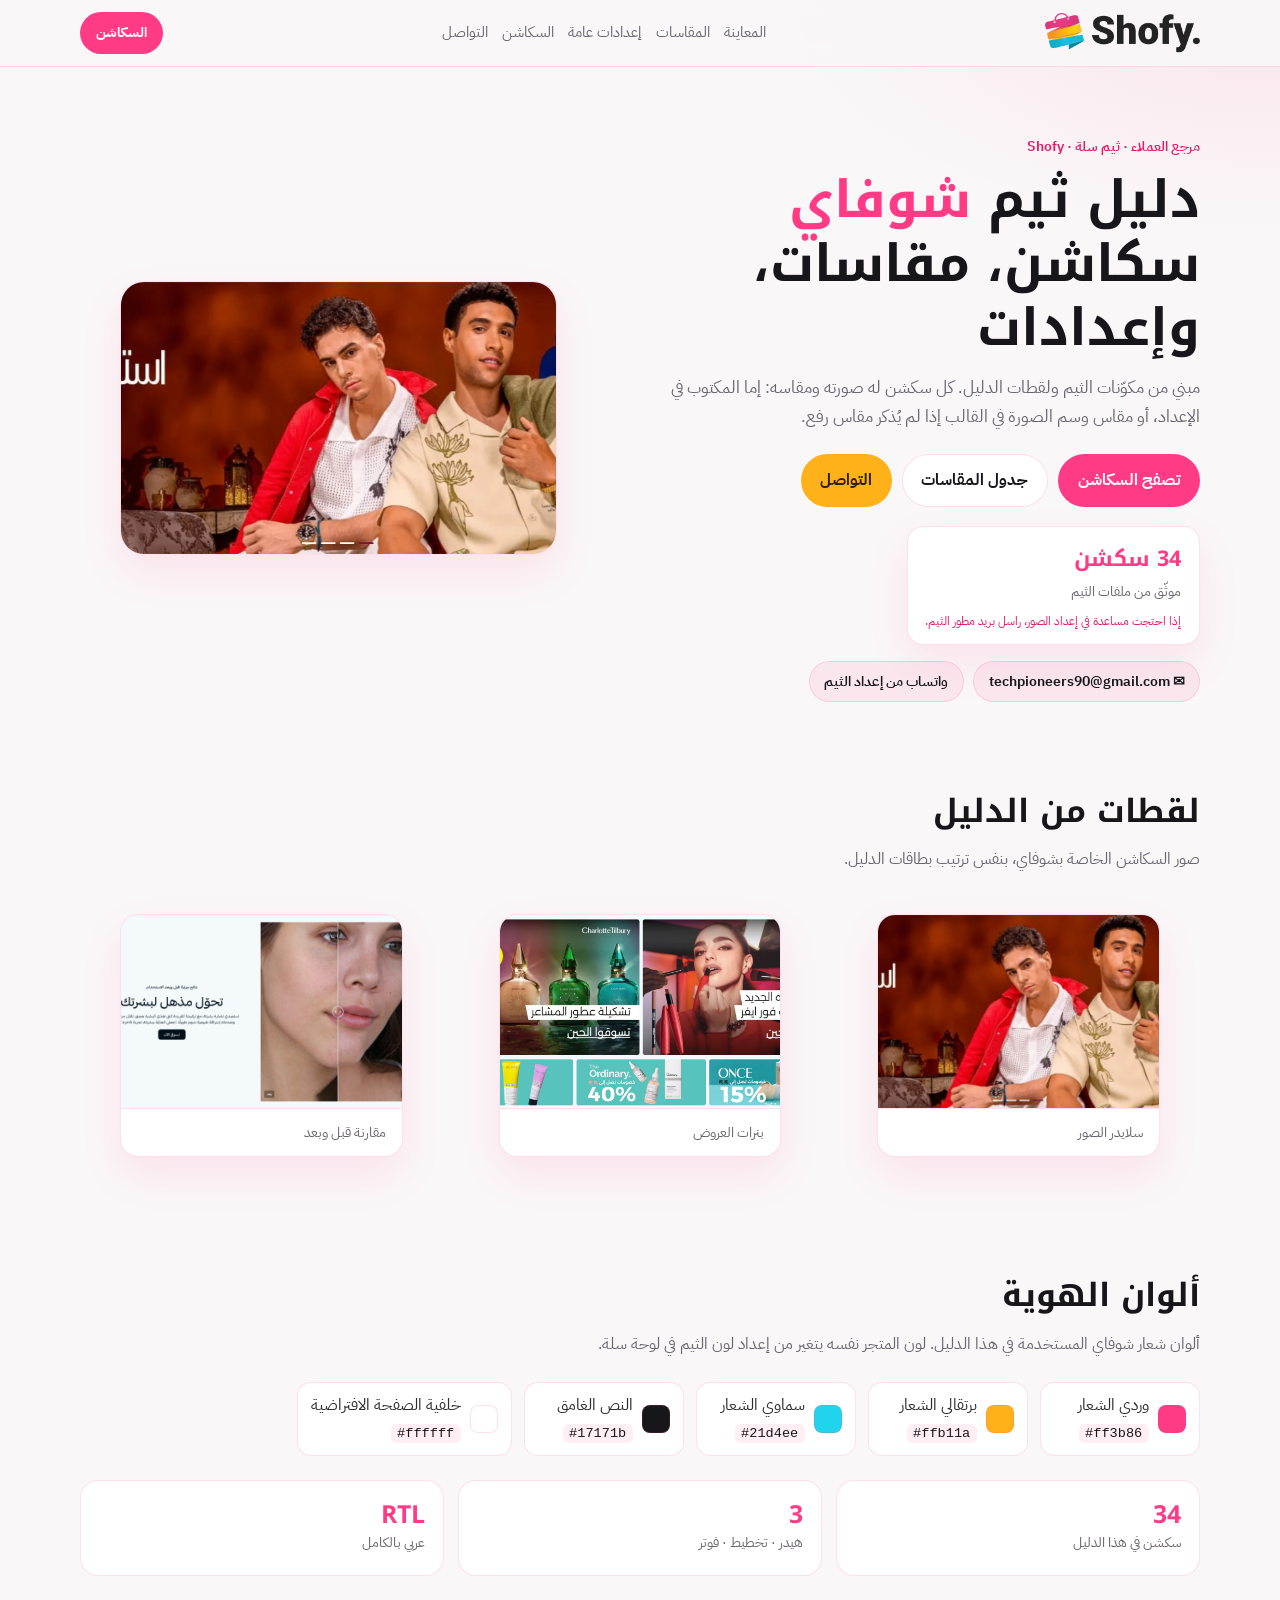
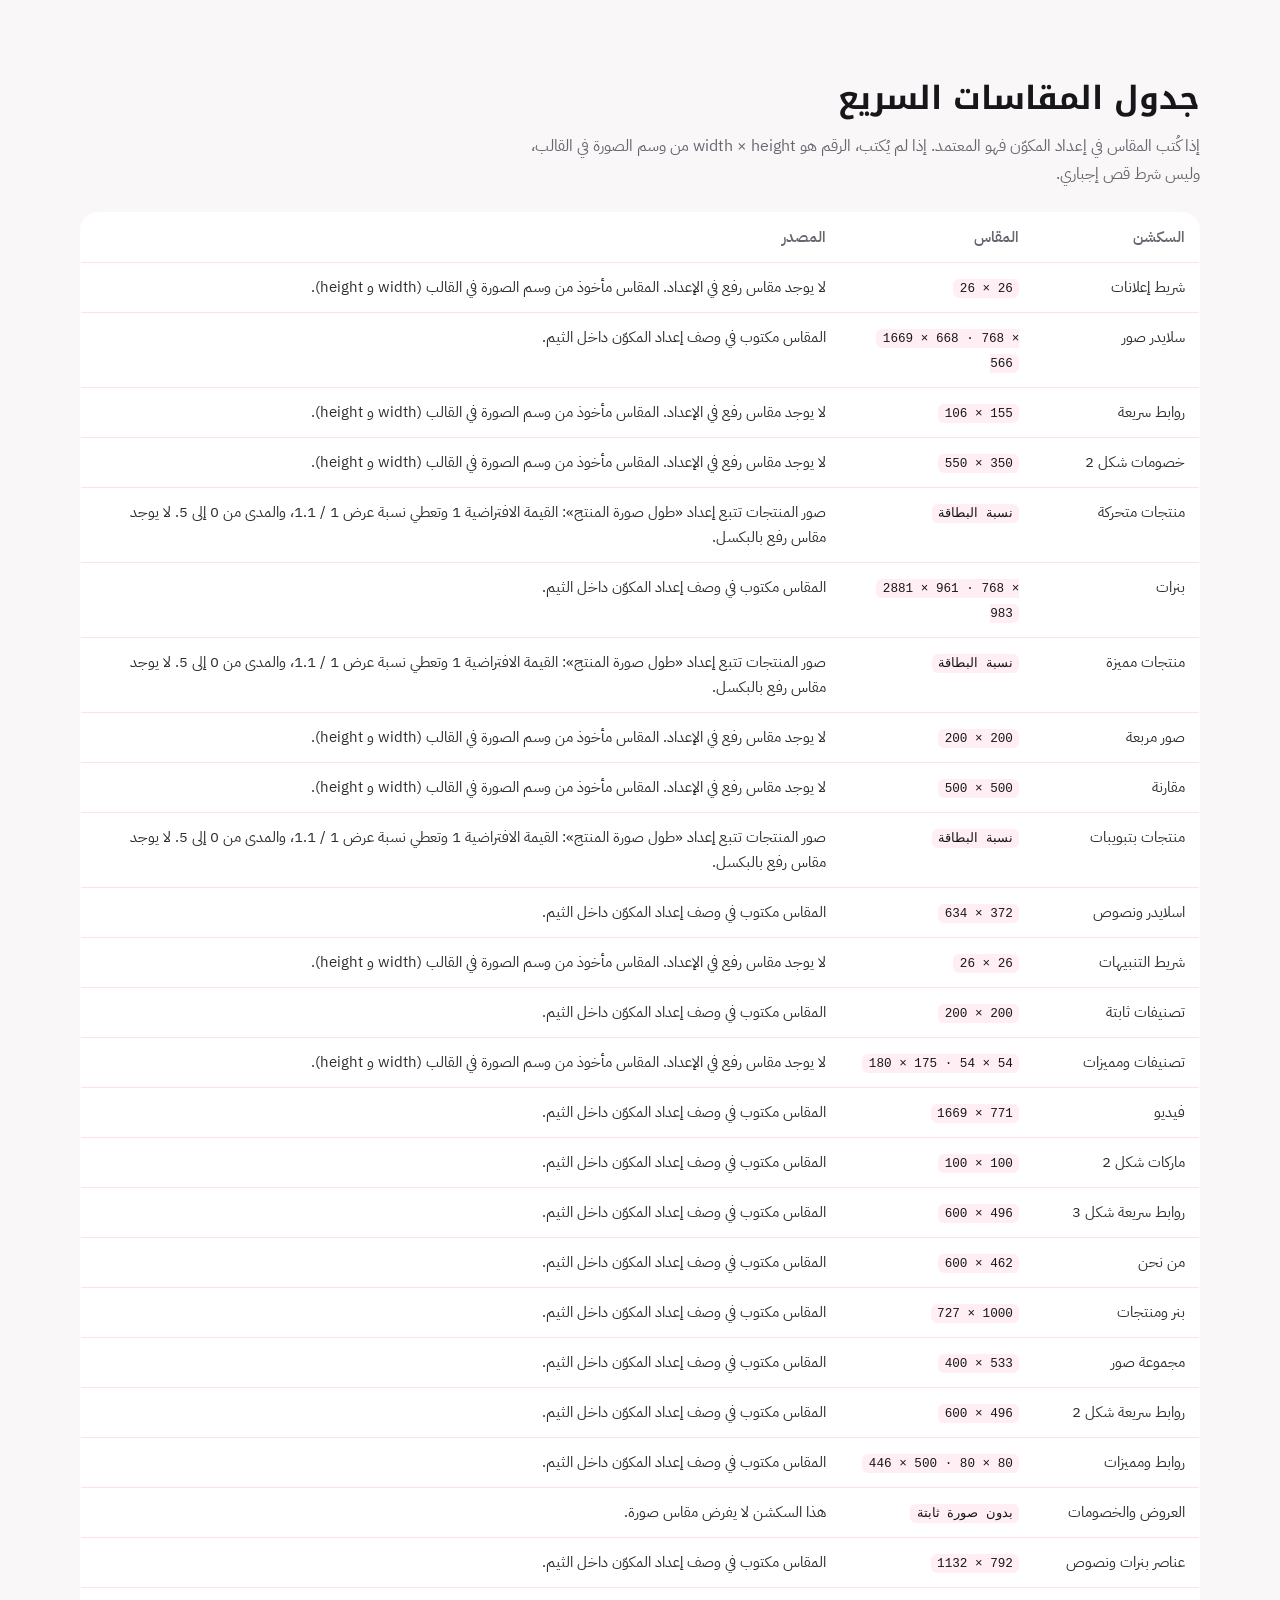
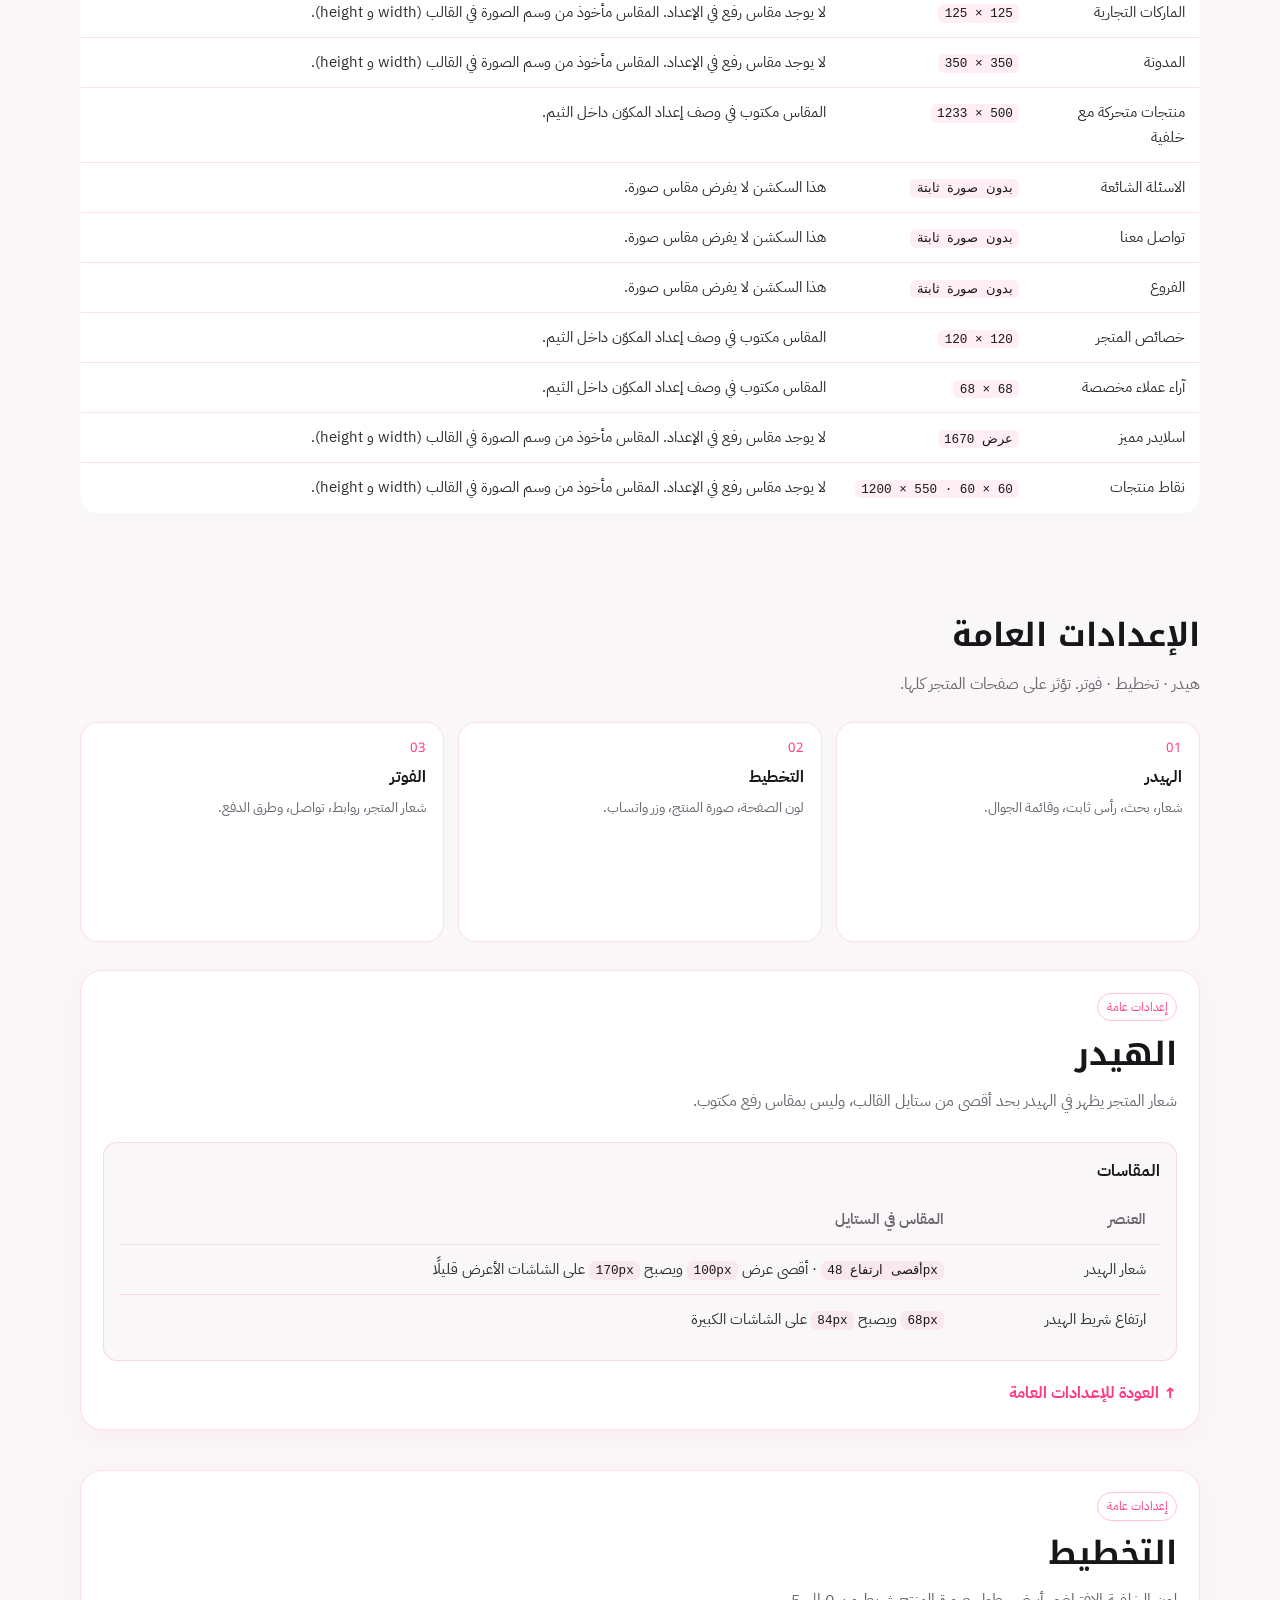
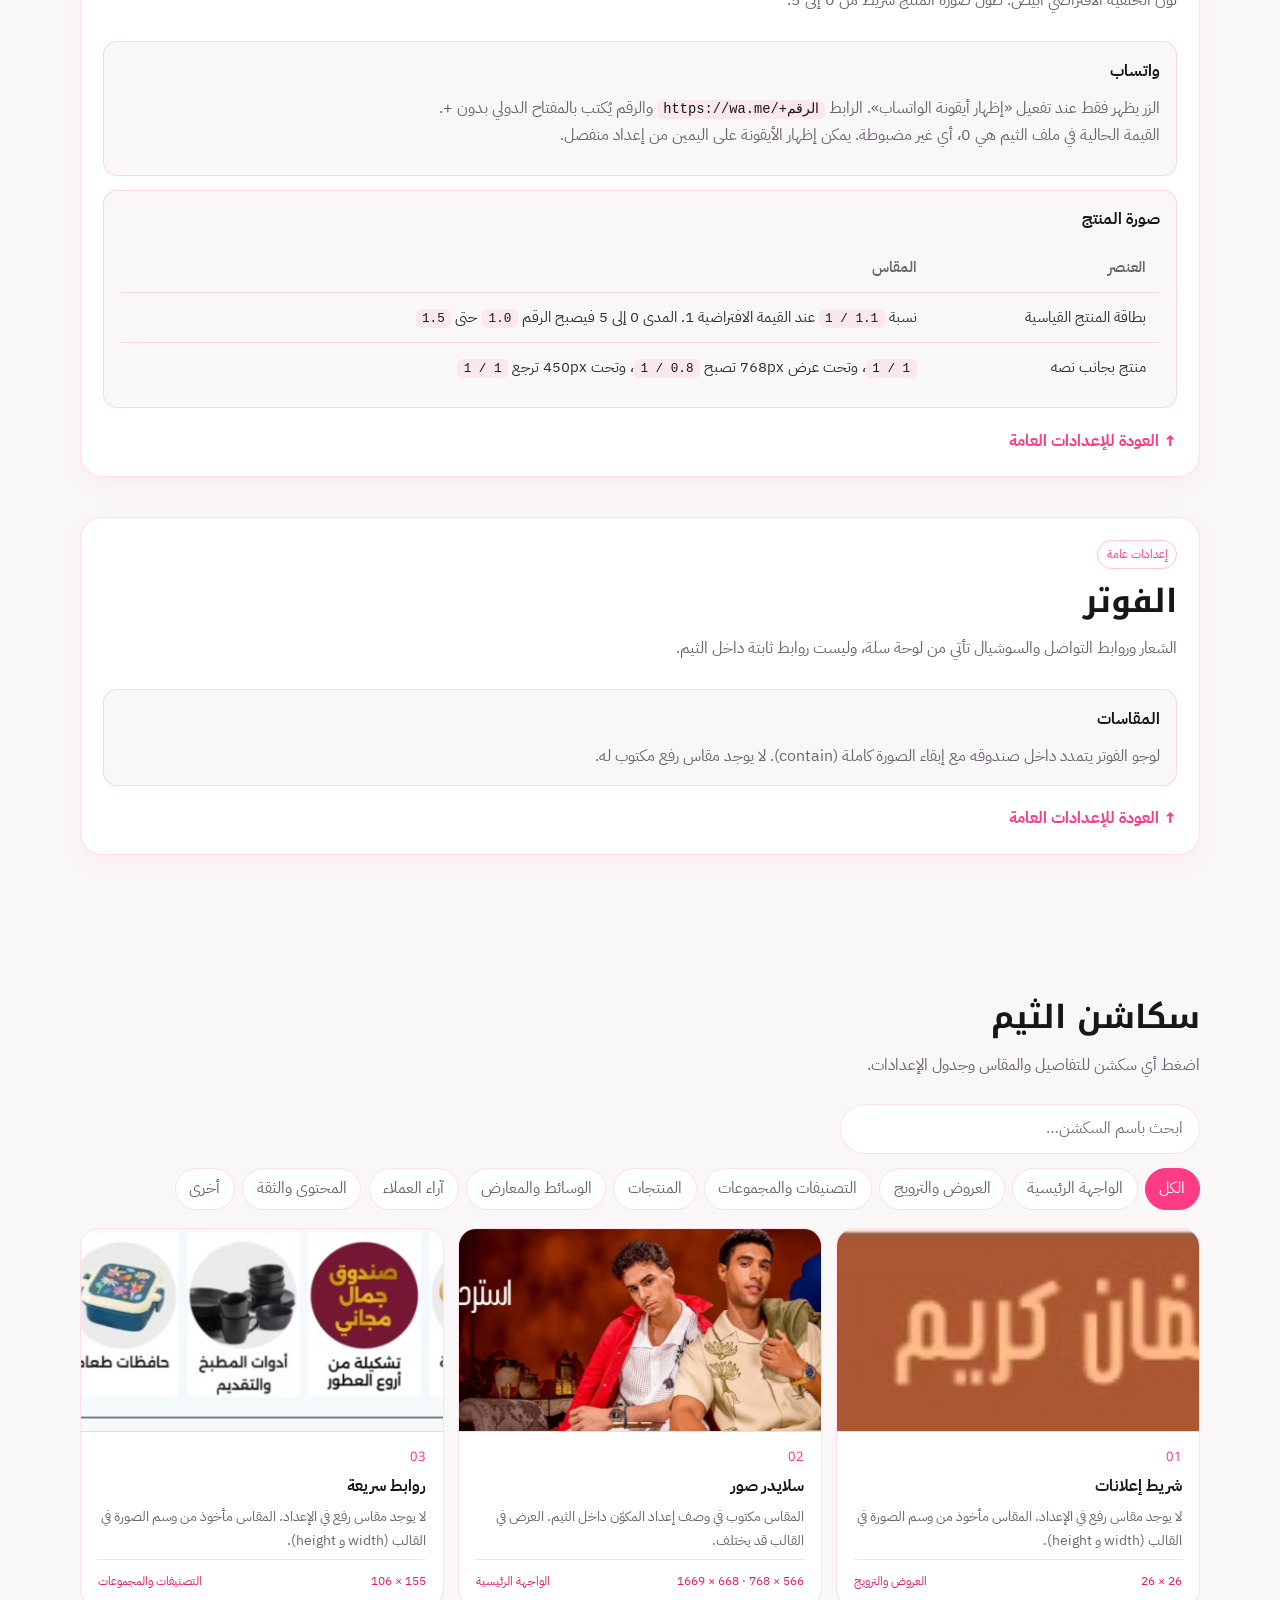
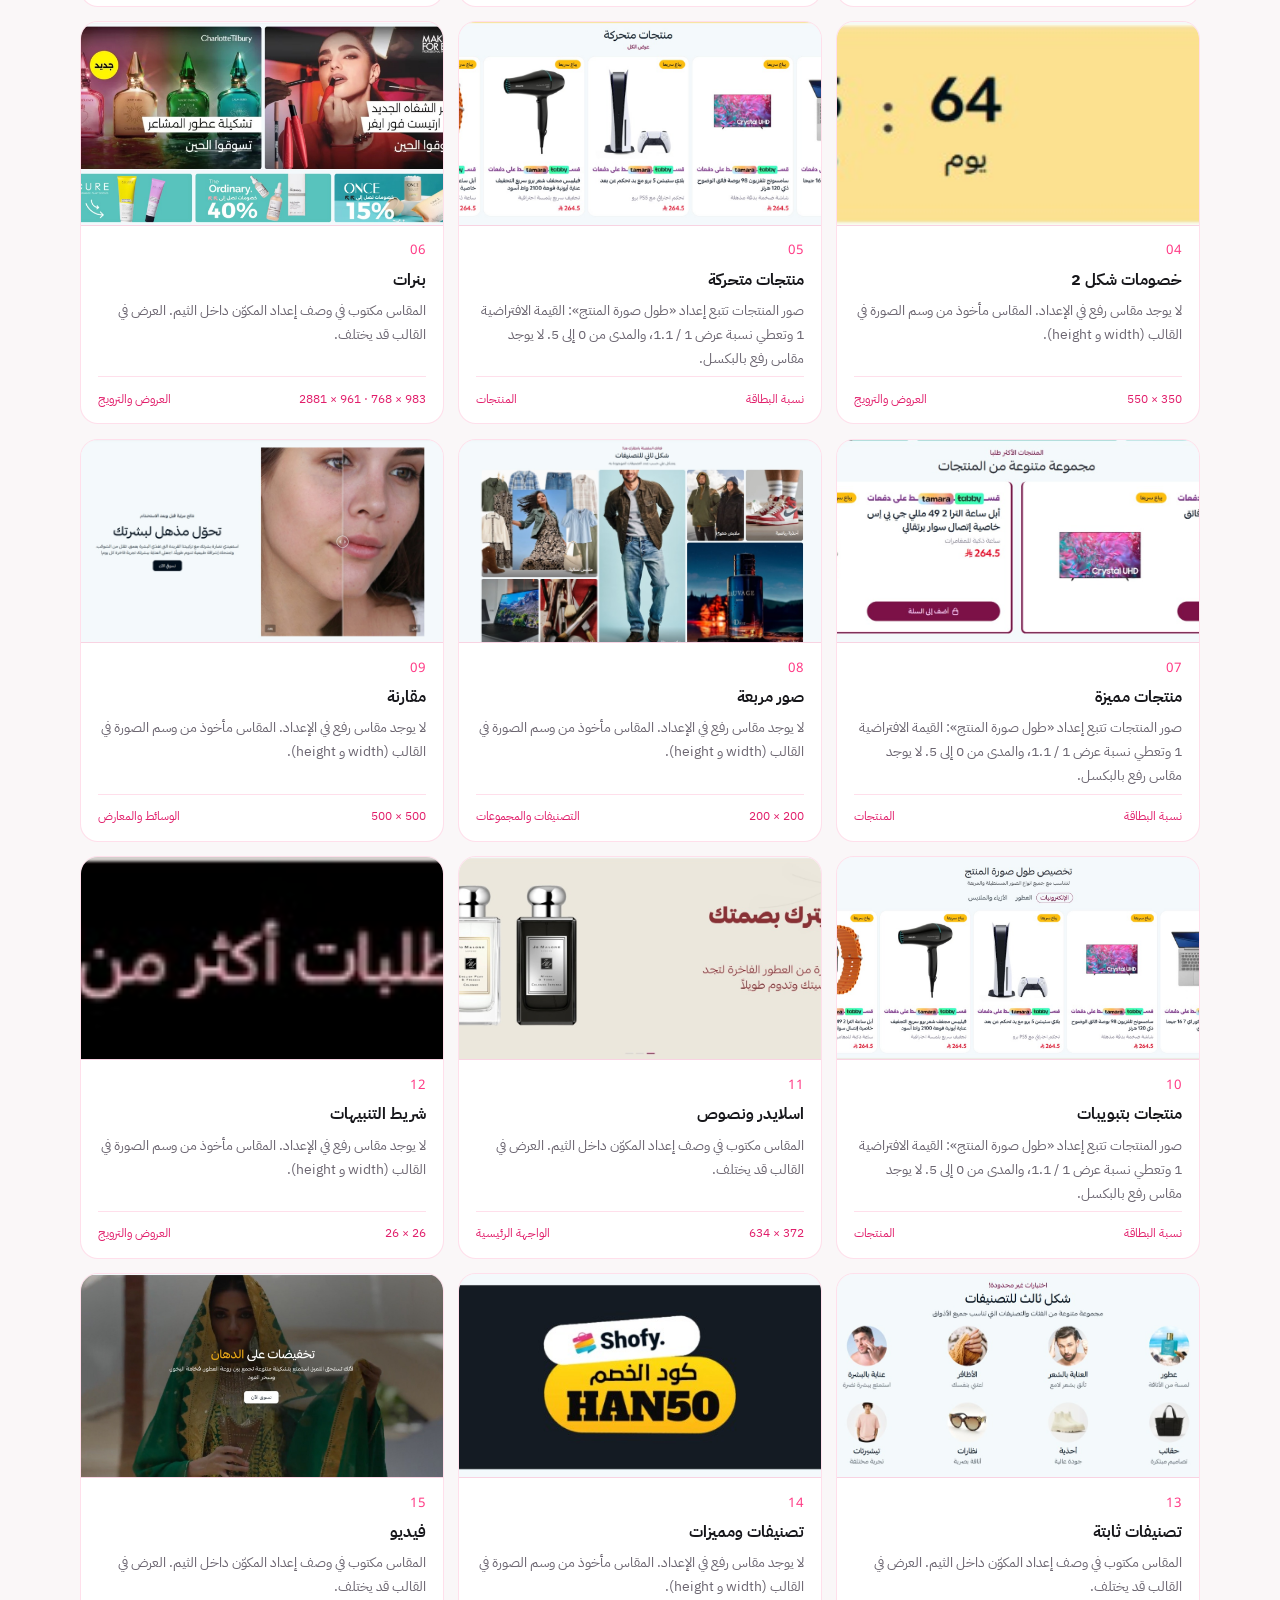
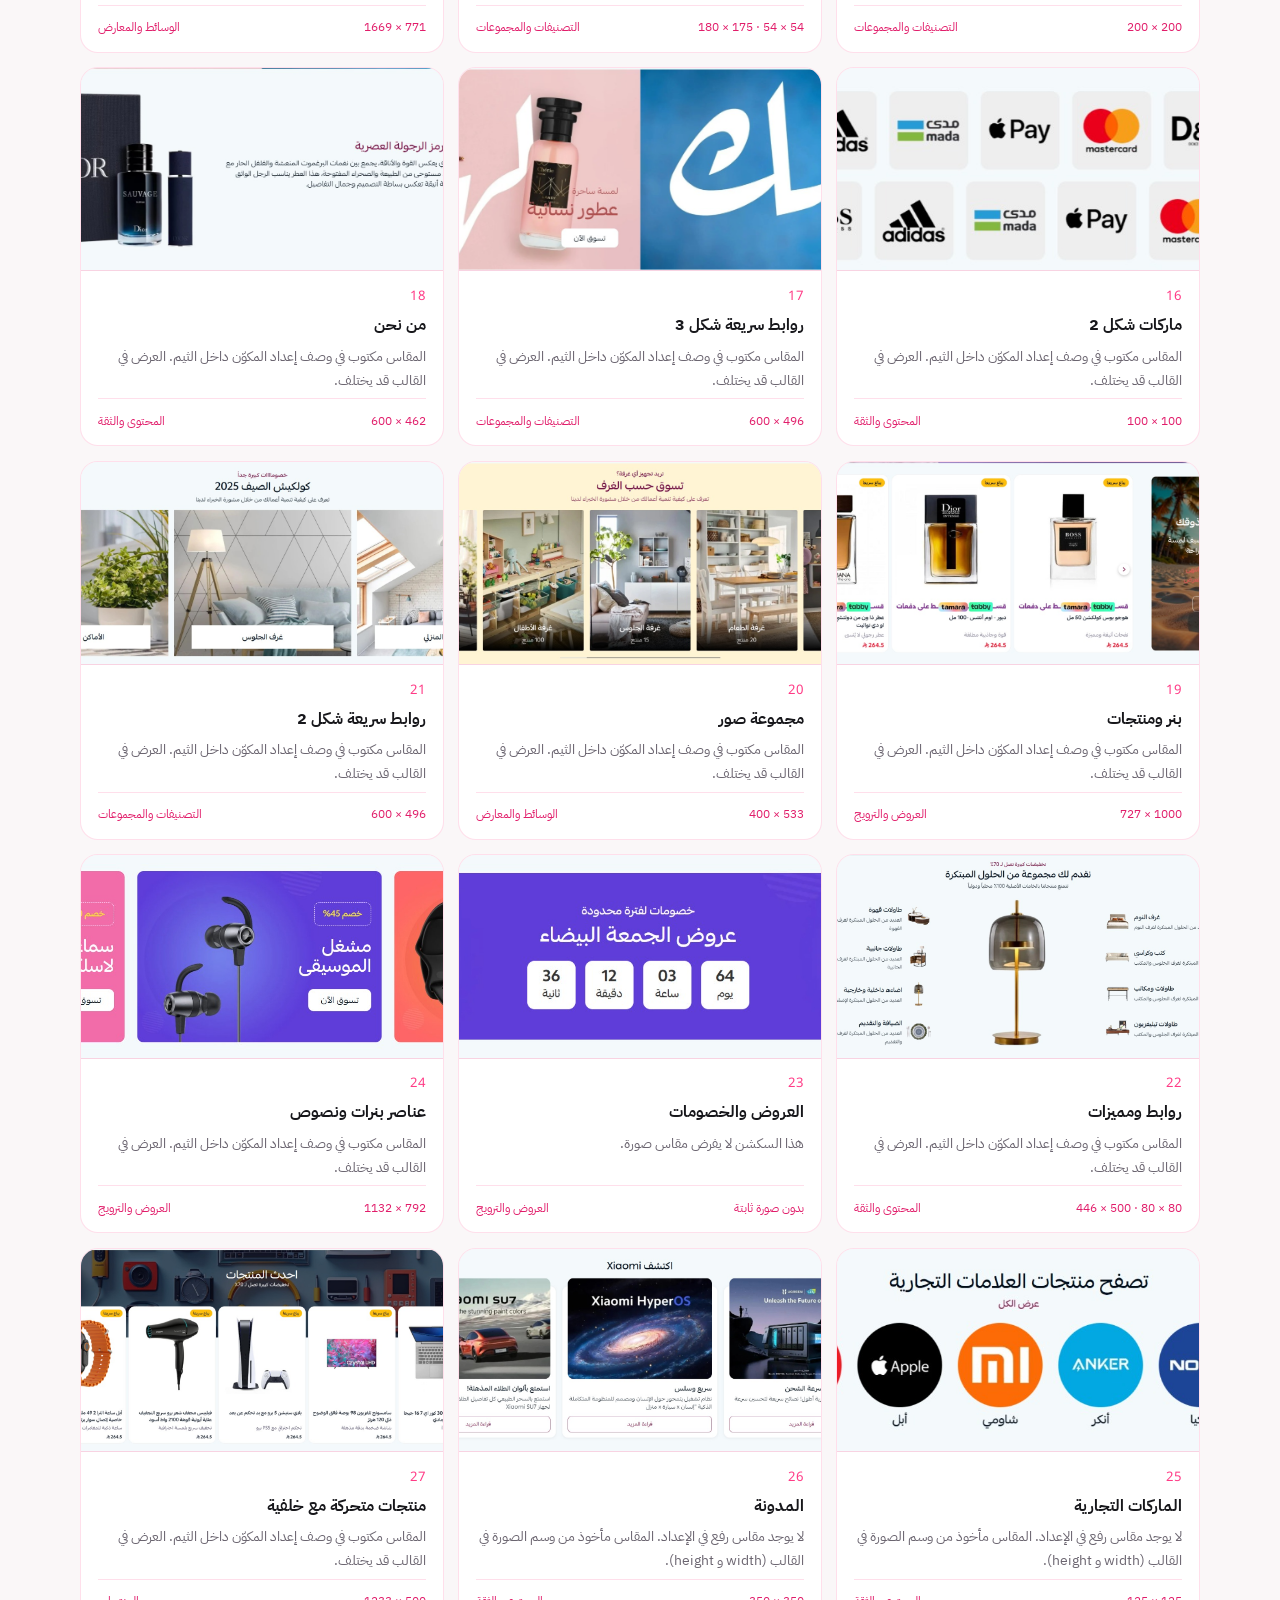
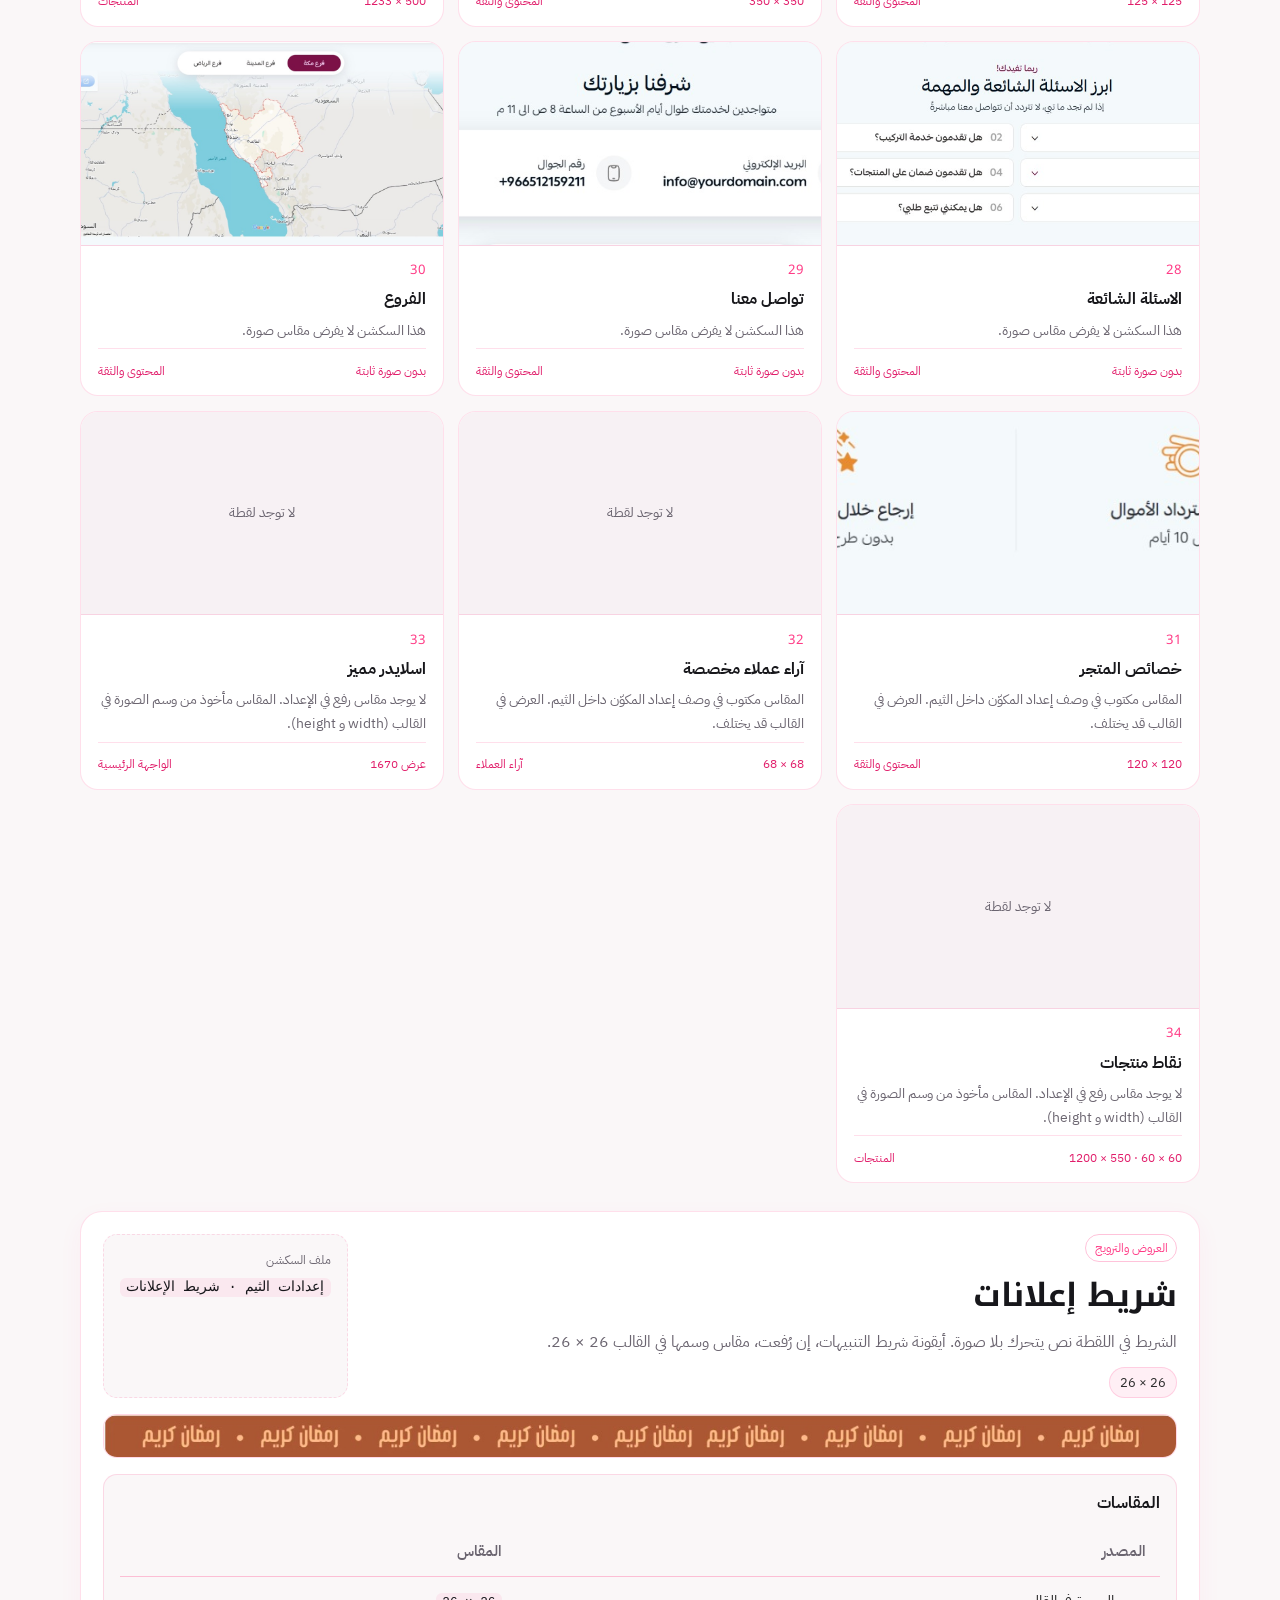
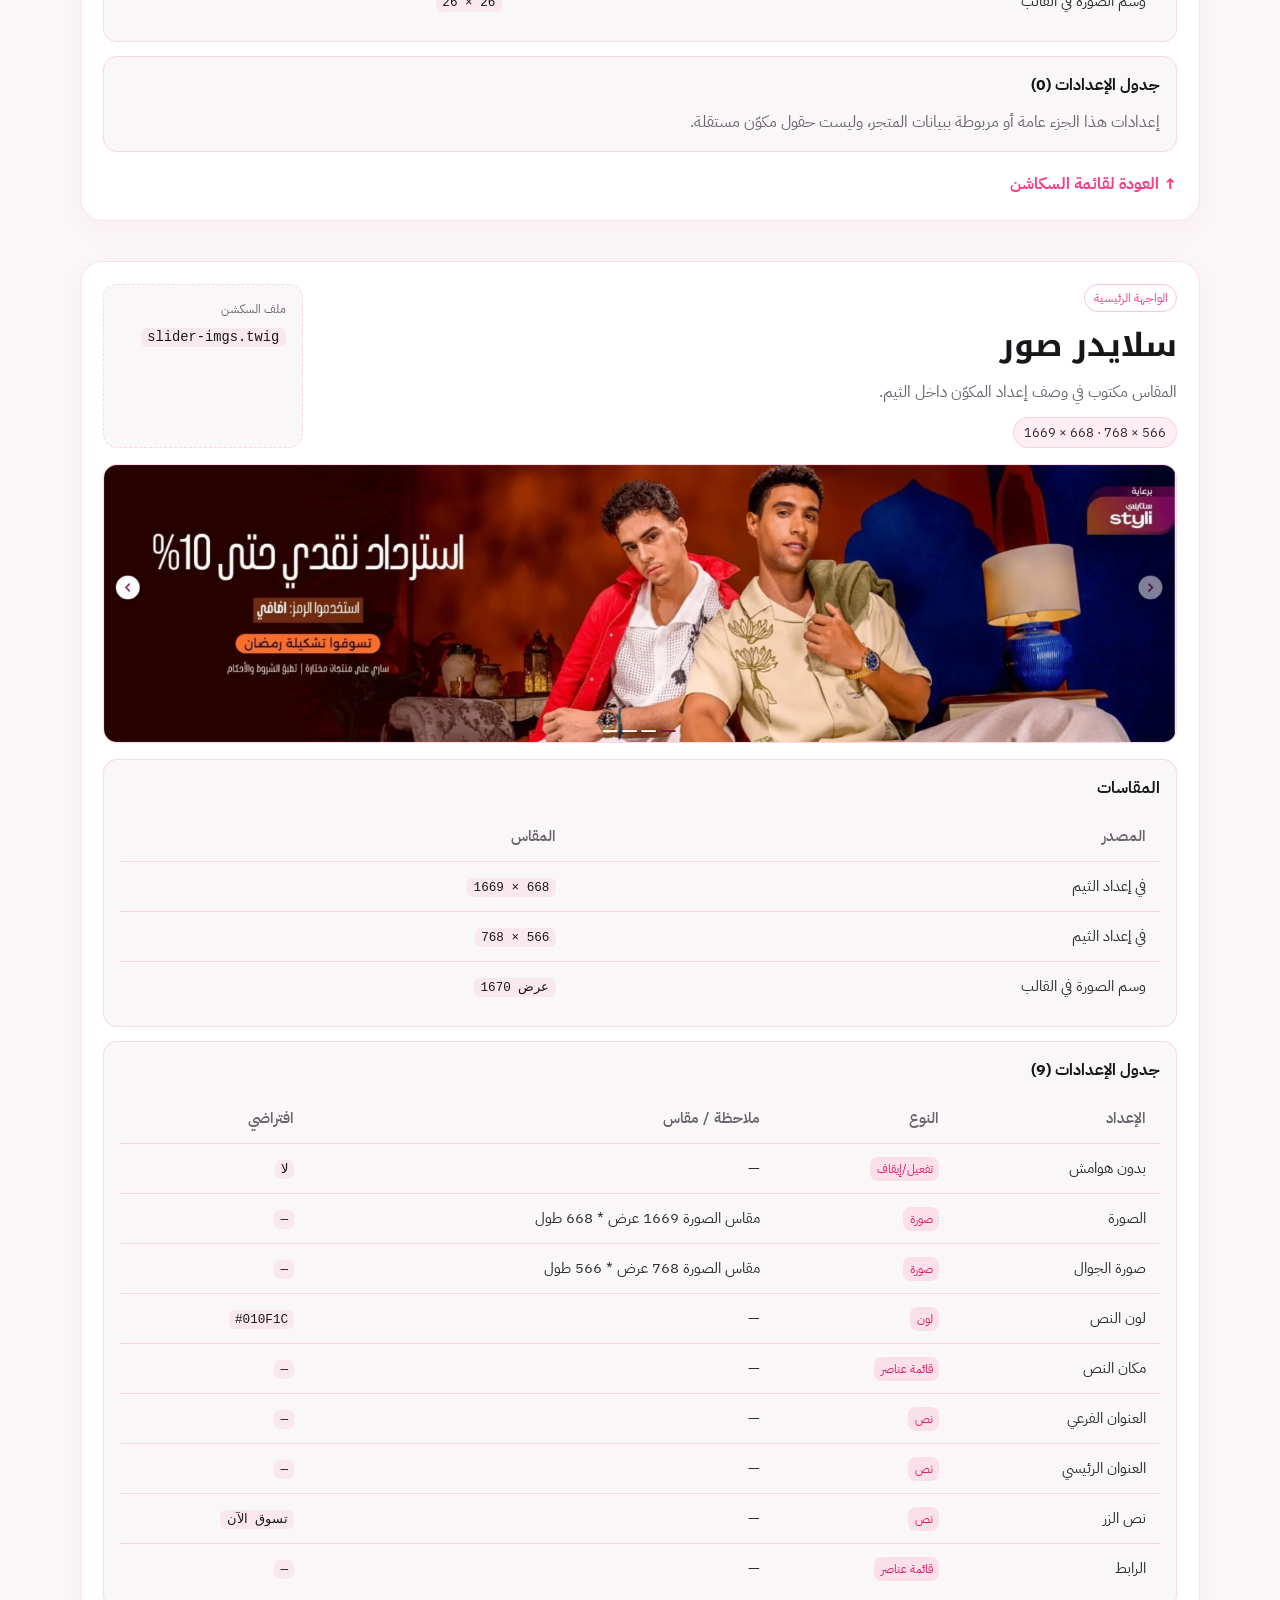
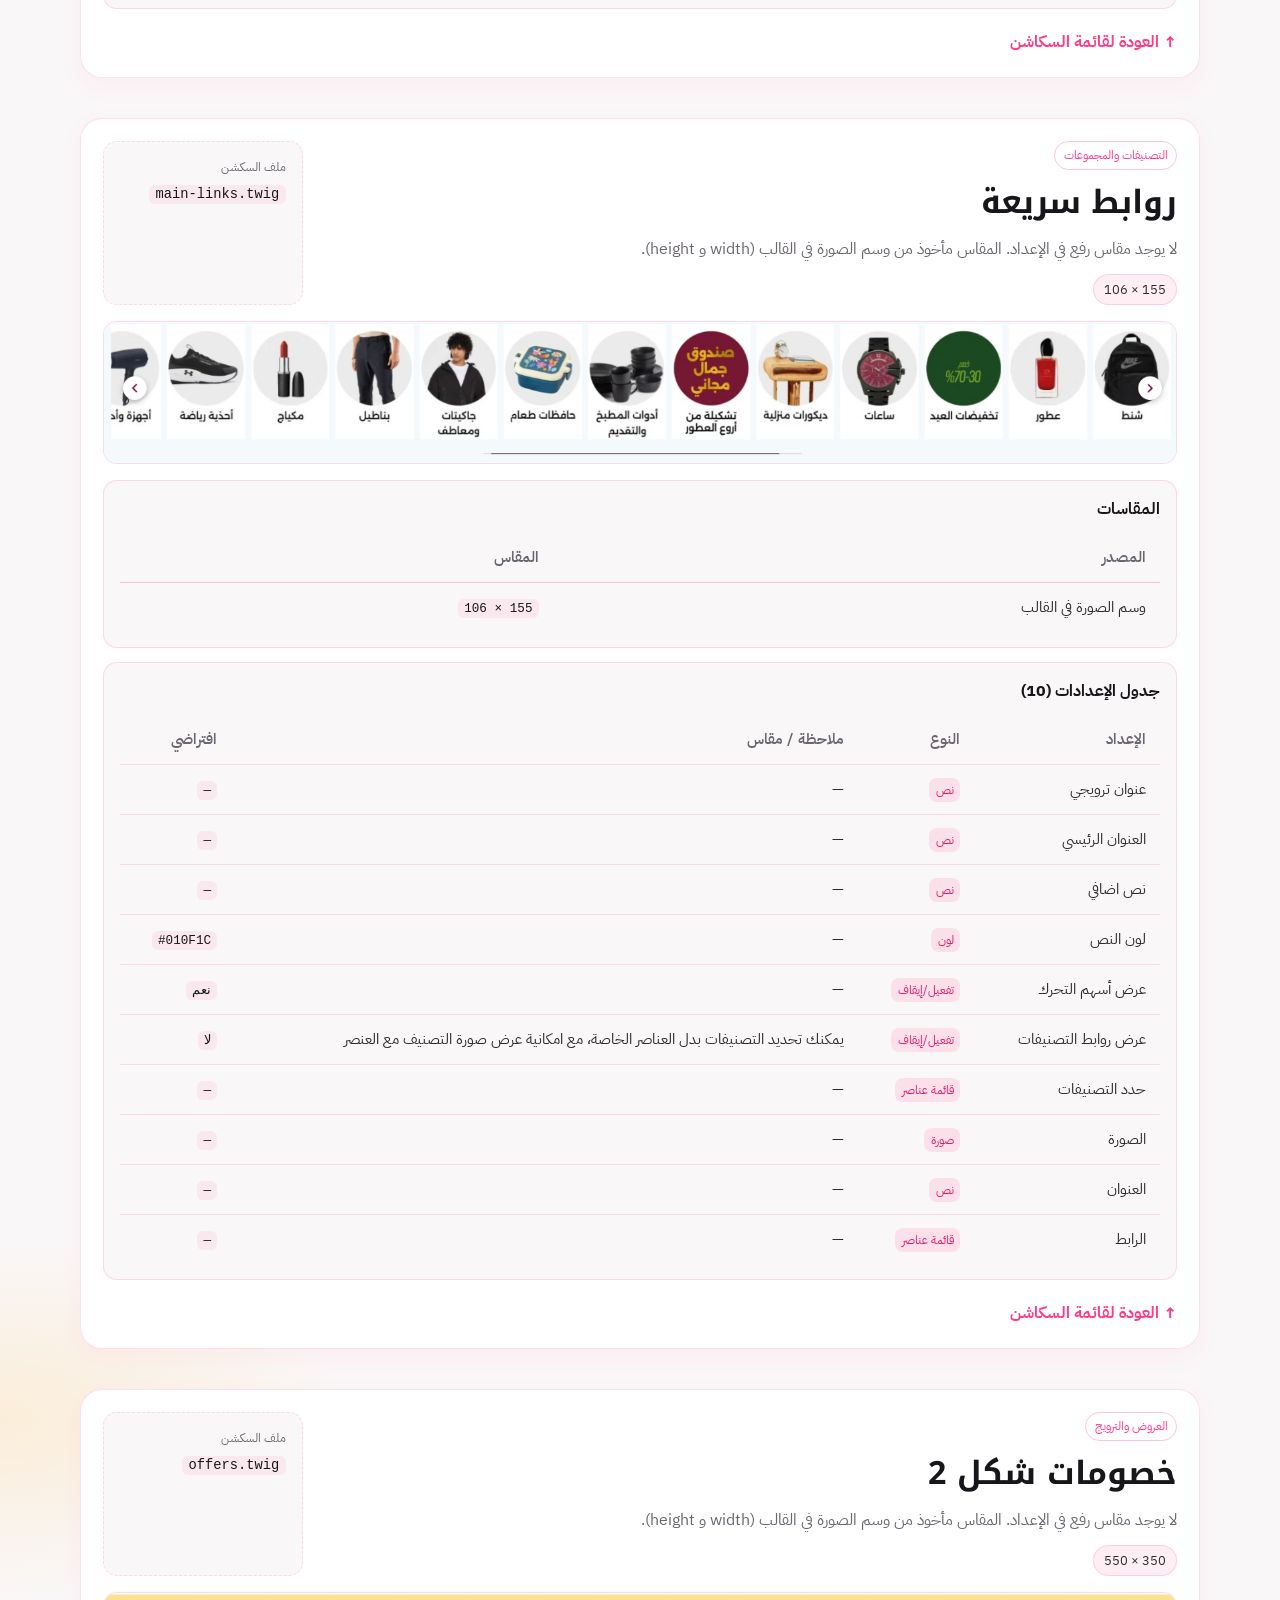
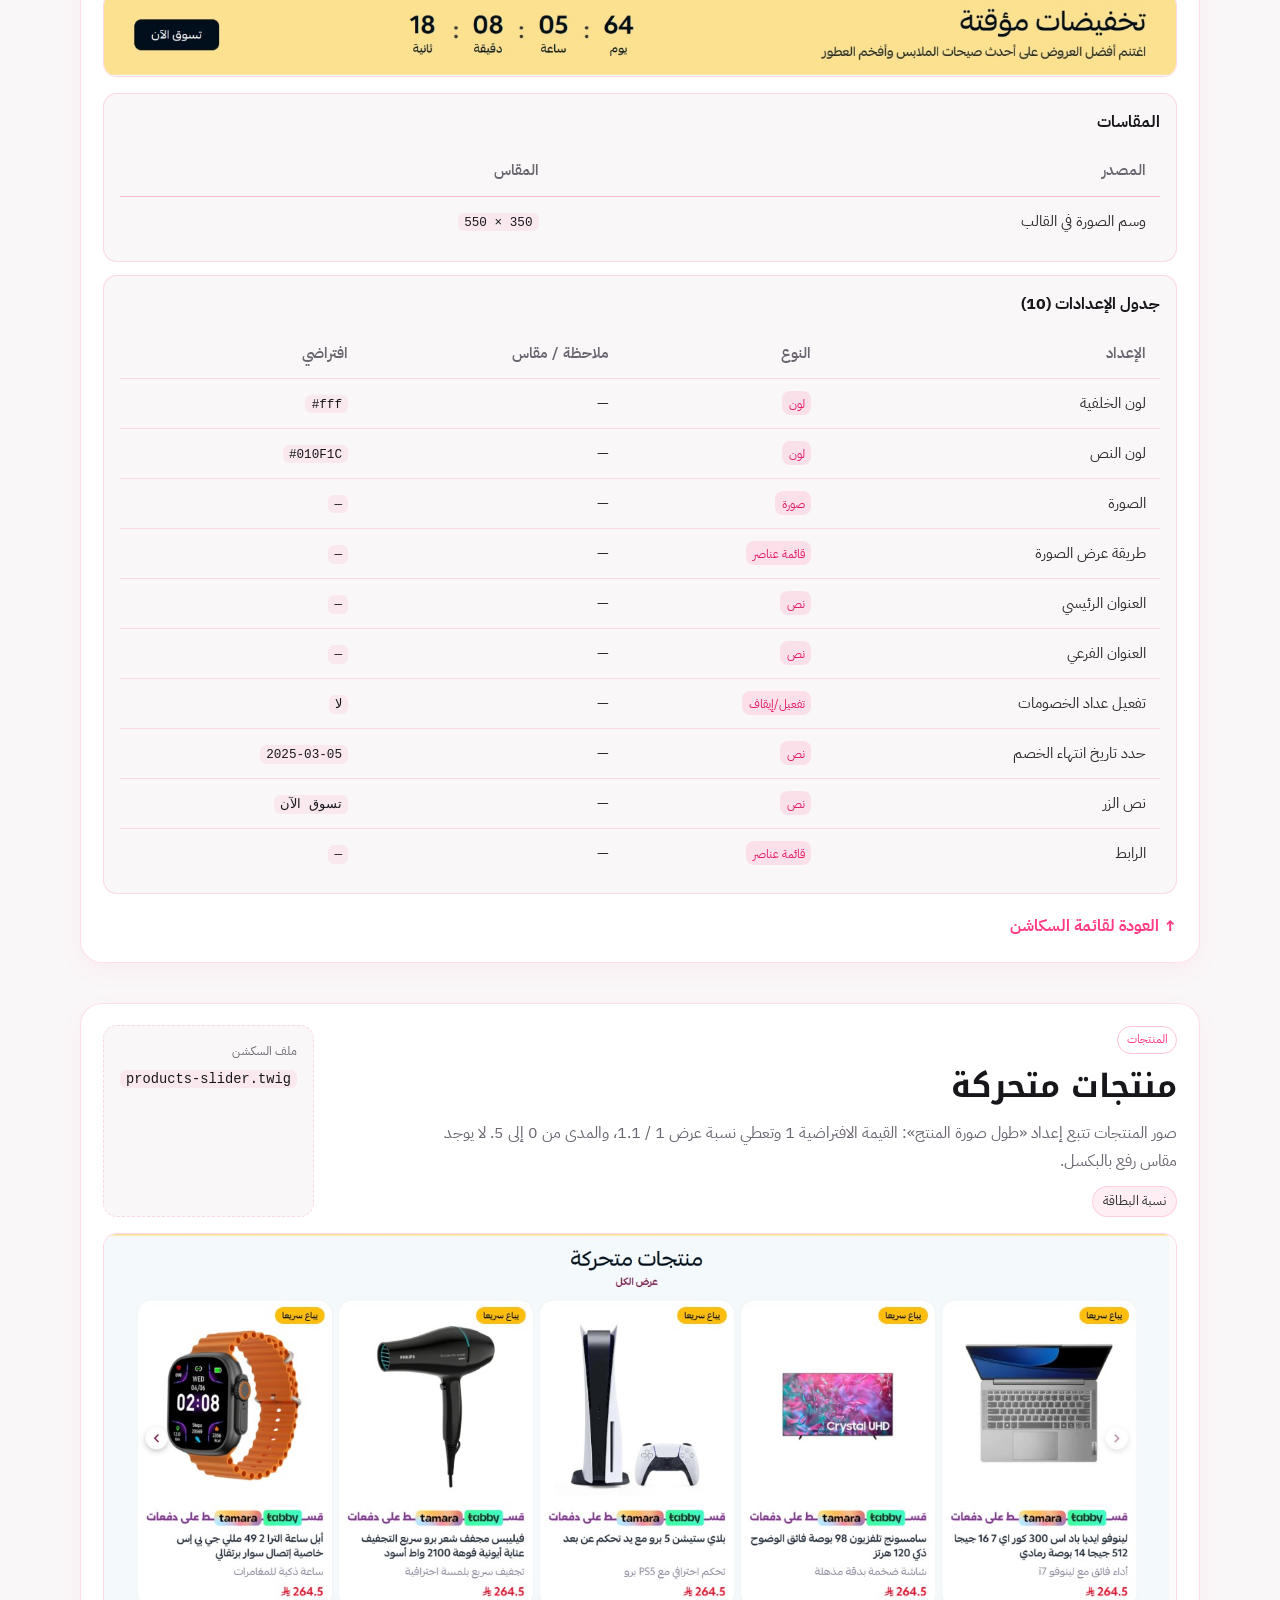
==== commit 5a599176: "Salah" ====
--- a/index.html
+++ b/index.html
@@ -1,719 +1,978 @@
 <!DOCTYPE html>
 <html lang="ar" dir="rtl">
 <head>
-  <meta charset="UTF-8">
-  <meta name="viewport" content="width=device-width, initial-scale=1.0">
-  <meta name="description" content="دليل استخدام ثيم شوفاي على سلة: السكاشن، صفحات المتجر، ومقاسات الصور كما هي في الثيم.">
-  <meta name="theme-color" content="#f4f1eb">
-  <title>دليل ثيم شوفاي | Salla</title>
+  <meta charset="utf-8">
+  <meta name="viewport" content="width=device-width, initial-scale=1">
+  <title>دليل ثيم شوفاي | مرجع السكاشن والمقاسات</title>
+  <meta name="description" content="دليل ثيم شوفاي على سلة: السكاشن، المقاسات، وإعدادات الهيدر والفوتر، بصور المتجر.">
   <link rel="preconnect" href="https://fonts.googleapis.com">
   <link rel="preconnect" href="https://fonts.gstatic.com" crossorigin>
-  <link href="https://fonts.googleapis.com/css2?family=Cairo:wght@400;600;700;800&display=swap" rel="stylesheet">
+  <link href="https://fonts.googleapis.com/css2?family=IBM+Plex+Sans+Arabic:wght@400;500;600;700&family=Noto+Kufi+Arabic:wght@600;700&display=swap" rel="stylesheet">
   <link rel="stylesheet" href="style.css">
 </head>
-<body id="top">
-  <a class="skip" href="#sections">تخطي إلى السكاشن</a>
-  <header class="site-header">
-    <div class="header-inner">
-      <a class="brand" href="#top" aria-label="العودة لبداية الدليل">
-        <img src="https://salahhusham.github.io/shofy-salla-docs/Shofiy_Logo.png" width="512" height="132" alt="شعار شوفاي">
-      </a>
-      <label class="finder">
-        <svg viewBox="0 0 24 24" aria-hidden="true"><circle cx="11" cy="11" r="6.5" fill="none" stroke="currentColor" stroke-width="2"/><path fill="currentColor" d="m16 15.2 4 4-1.4 1.4-4-4z"/></svg>
-        <input id="guide-search" type="search" placeholder="ابحث عن سكشن أو صفحة" aria-label="بحث في الدليل">
-      </label>
-      <nav class="header-nav" aria-label="تنقل الدليل">
+<body>
+  <header class="nav">
+    <div class="wrap nav-inner">
+      <a class="brand" href="#top"><img src="https://salahhusham.github.io/shofy-salla-docs/Shofiy_Logo.png" alt="شوفاي"></a>
+      <nav class="nav-links">
+        <a href="#preview">المعاينة</a>
+        <a href="#sizes">المقاسات</a>
+        <a href="#globals">إعدادات عامة</a>
         <a href="#sections">السكاشن</a>
-        <a href="#sizes">المقاسات</a>
-        <a class="header-cta" href="#contact">تواصل معنا</a>
+        <a href="#contact">التواصل</a>
       </nav>
+      <a class="nav-cta" href="#sections">السكاشن</a>
     </div>
   </header>
-  <main>
+  <main id="top">
     <section class="hero">
+      <div class="wrap hero-grid">
+        <div>
+          <div class="eyebrow">مرجع العملاء · ثيم سلة · Shofy</div>
+          <h1>دليل ثيم <em>شوفاي</em><br>سكاشن، مقاسات، وإعدادات</h1>
+          <p class="hero-lead">مبني من مكوّنات الثيم ولقطات الدليل. كل سكشن له صورته ومقاسه: إما المكتوب في الإعداد، أو مقاس وسم الصورة في القالب إذا لم يُذكر مقاس رفع.</p>
+          <div class="hero-actions">
+            <a class="btn btn-primary" href="#sections">تصفح السكاشن</a>
+            <a class="btn btn-ghost" href="#sizes">جدول المقاسات</a>
+            <a class="btn btn-gold" href="#contact">التواصل</a>
+          </div>
+          <div class="price-chip">
+            <strong>34 سكشن</strong>
+            <span class="note">موثّق من ملفات الثيم</span>
+            <span class="help">إذا احتجت مساعدة في إعداد الصور، راسل بريد مطور الثيم.</span>
+          </div>
+          <div class="contact-row">
+            <a class="contact-pill" href="mailto:techpioneers90@gmail.com">✉ techpioneers90@gmail.com</a>
+            <a class="contact-pill" href="#whatsapp">واتساب من إعداد الثيم</a>
+          </div>
+        </div>
+        <figure class="hero-visual">
+          <img src="https://salahhusham.github.io/shofy-salla-docs/imges/2.jpeg" alt="سلايدر صور ثيم شوفاي">
+        </figure>
+      </div>
+    </section>
+
+    <section class="block" id="preview">
       <div class="wrap">
-        <p class="eyebrow">دليل الثيم حسب الكود الفعلي</p>
-        <h1>دليل متجر <span class="gradient-text">شوفاي</span></h1>
-        <p class="lede">الأسماء والمقاسات هنا مأخوذة من إعدادات مكوّنات الثيم وقالب الصفحة الرئيسية. اللقطات من 1 إلى 31 لسكاشن الواجهة. أي مقاس غير مكتوب في الإعداد مذكور كتلميح عرض فقط، وليس شرط رفع.</p>
+        <h2>لقطات من الدليل</h2>
+        <p class="sub">صور السكاشن الخاصة بشوفاي، بنفس ترتيب بطاقات الدليل.</p>
+        <div class="preview-grid">
+          <figure class="shot"><img src="https://salahhusham.github.io/shofy-salla-docs/imges/2.jpeg" alt="سلايدر صور"><figcaption>سلايدر الصور</figcaption></figure>
+          <figure class="shot"><img src="https://salahhusham.github.io/shofy-salla-docs/imges/6.jpeg" alt="بنرات"><figcaption>بنرات العروض</figcaption></figure>
+          <figure class="shot"><img src="https://salahhusham.github.io/shofy-salla-docs/imges/9.jpeg" alt="مقارنة"><figcaption>مقارنة قبل وبعد</figcaption></figure>
+        </div>
       </div>
     </section>
-    <div class="wrap layout">
-      <nav class="toc" aria-label="أقسام الدليل">
-        <a href="#sections">سكاشن الرئيسية</a>
-        <a href="#more">سكاشن بلا لقطة</a>
-        <a href="#pages">صفحات المتجر</a>
-        <a href="#sizes">مقاسات الصور</a>
-        <a href="#contact">التواصل</a>
-      </nav>
-      <div>
-        <section class="guide" id="sections">
-          <div class="section-head">
-            <h2>سكاشن الصفحة الرئيسية</h2>
-            <p>كل بطاقة فيها لقطة، اسم المكوّن كما في الثيم، ماذا يفعل، وأين يجد الزائر التفاعل. الترتيب هو ترتيب صور الدليل، وليس ترتيبًا إجباريًا داخل المتجر. ترتيب الظهور يحدده التاجر من محرر الثيم.</p>
+
+    <section class="block" id="colors">
+      <div class="wrap">
+        <h2>ألوان الهوية</h2>
+        <p class="sub">ألوان شعار شوفاي المستخدمة في هذا الدليل. لون المتجر نفسه يتغير من إعداد لون الثيم في لوحة سلة.</p>
+        <div class="swatches">
+          <div class="swatch"><i style="background:#ff3b86"></i><div>وردي الشعار<br><code>#ff3b86</code></div></div>
+          <div class="swatch"><i style="background:#ffb11a"></i><div>برتقالي الشعار<br><code>#ffb11a</code></div></div>
+          <div class="swatch"><i style="background:#21d4ee"></i><div>سماوي الشعار<br><code>#21d4ee</code></div></div>
+          <div class="swatch"><i style="background:#17171b"></i><div>النص الغامق<br><code>#17171b</code></div></div>
+          <div class="swatch"><i style="background:#ffffff"></i><div>خلفية الصفحة الافتراضية<br><code>#ffffff</code></div></div>
+        </div>
+        <div class="stats">
+          <div class="stat"><strong>34</strong><span>سكشن في هذا الدليل</span></div>
+          <div class="stat"><strong>3</strong><span>هيدر · تخطيط · فوتر</span></div>
+          <div class="stat"><strong>RTL</strong><span>عربي بالكامل</span></div>
+        </div>
+      </div>
+    </section>
+
+    <section class="block" id="sizes">
+      <div class="wrap">
+        <h2>جدول المقاسات السريع</h2>
+        <p class="sub">إذا كُتب المقاس في إعداد المكوّن فهو المعتمد. إذا لم يُكتب، الرقم هو width × height من وسم الصورة في القالب، وليس شرط قص إجباري.</p>
+        <div class="table-wrap">
+          <table class="sizes-table">
+            <thead><tr><th>السكشن</th><th>المقاس</th><th>المصدر</th></tr></thead>
+            <tbody><tr data-name="شريط إعلانات"><td>شريط إعلانات</td><td><code>26 × 26</code></td><td>لا يوجد مقاس رفع في الإعداد. المقاس مأخوذ من وسم الصورة في القالب (width و height).</td></tr><tr data-name="سلايدر صور"><td>سلايدر صور</td><td><code>1669 × 668 · 768 × 566</code></td><td>المقاس مكتوب في وصف إعداد المكوّن داخل الثيم.</td></tr><tr data-name="روابط سريعة"><td>روابط سريعة</td><td><code>106 × 155</code></td><td>لا يوجد مقاس رفع في الإعداد. المقاس مأخوذ من وسم الصورة في القالب (width و height).</td></tr><tr data-name="خصومات شكل 2"><td>خصومات شكل 2</td><td><code>550 × 350</code></td><td>لا يوجد مقاس رفع في الإعداد. المقاس مأخوذ من وسم الصورة في القالب (width و height).</td></tr><tr data-name="منتجات متحركة"><td>منتجات متحركة</td><td><code>نسبة البطاقة</code></td><td>صور المنتجات تتبع إعداد «طول صورة المنتج»: القيمة الافتراضية 1 وتعطي نسبة عرض 1 / 1.1، والمدى من 0 إلى 5. لا يوجد مقاس رفع بالبكسل.</td></tr><tr data-name="بنرات"><td>بنرات</td><td><code>2881 × 961 · 768 × 983</code></td><td>المقاس مكتوب في وصف إعداد المكوّن داخل الثيم.</td></tr><tr data-name="منتجات مميزة"><td>منتجات مميزة</td><td><code>نسبة البطاقة</code></td><td>صور المنتجات تتبع إعداد «طول صورة المنتج»: القيمة الافتراضية 1 وتعطي نسبة عرض 1 / 1.1، والمدى من 0 إلى 5. لا يوجد مقاس رفع بالبكسل.</td></tr><tr data-name="صور مربعة"><td>صور مربعة</td><td><code>200 × 200</code></td><td>لا يوجد مقاس رفع في الإعداد. المقاس مأخوذ من وسم الصورة في القالب (width و height).</td></tr><tr data-name="مقارنة"><td>مقارنة</td><td><code>500 × 500</code></td><td>لا يوجد مقاس رفع في الإعداد. المقاس مأخوذ من وسم الصورة في القالب (width و height).</td></tr><tr data-name="منتجات بتبويبات"><td>منتجات بتبويبات</td><td><code>نسبة البطاقة</code></td><td>صور المنتجات تتبع إعداد «طول صورة المنتج»: القيمة الافتراضية 1 وتعطي نسبة عرض 1 / 1.1، والمدى من 0 إلى 5. لا يوجد مقاس رفع بالبكسل.</td></tr><tr data-name="اسلايدر ونصوص"><td>اسلايدر ونصوص</td><td><code>634 × 372</code></td><td>المقاس مكتوب في وصف إعداد المكوّن داخل الثيم.</td></tr><tr data-name="شريط التنبيهات"><td>شريط التنبيهات</td><td><code>26 × 26</code></td><td>لا يوجد مقاس رفع في الإعداد. المقاس مأخوذ من وسم الصورة في القالب (width و height).</td></tr><tr data-name="تصنيفات ثابتة"><td>تصنيفات ثابتة</td><td><code>200 × 200</code></td><td>المقاس مكتوب في وصف إعداد المكوّن داخل الثيم.</td></tr><tr data-name="تصنيفات ومميزات"><td>تصنيفات ومميزات</td><td><code>180 × 175 · 54 × 54</code></td><td>لا يوجد مقاس رفع في الإعداد. المقاس مأخوذ من وسم الصورة في القالب (width و height).</td></tr><tr data-name="فيديو"><td>فيديو</td><td><code>1669 × 771</code></td><td>المقاس مكتوب في وصف إعداد المكوّن داخل الثيم.</td></tr><tr data-name="ماركات شكل 2"><td>ماركات شكل 2</td><td><code>100 × 100</code></td><td>المقاس مكتوب في وصف إعداد المكوّن داخل الثيم.</td></tr><tr data-name="روابط سريعة شكل 3"><td>روابط سريعة شكل 3</td><td><code>600 × 496</code></td><td>المقاس مكتوب في وصف إعداد المكوّن داخل الثيم.</td></tr><tr data-name="من نحن"><td>من نحن</td><td><code>600 × 462</code></td><td>المقاس مكتوب في وصف إعداد المكوّن داخل الثيم.</td></tr><tr data-name="بنر ومنتجات"><td>بنر ومنتجات</td><td><code>727 × 1000</code></td><td>المقاس مكتوب في وصف إعداد المكوّن داخل الثيم.</td></tr><tr data-name="مجموعة صور"><td>مجموعة صور</td><td><code>400 × 533</code></td><td>المقاس مكتوب في وصف إعداد المكوّن داخل الثيم.</td></tr><tr data-name="روابط سريعة شكل 2"><td>روابط سريعة شكل 2</td><td><code>600 × 496</code></td><td>المقاس مكتوب في وصف إعداد المكوّن داخل الثيم.</td></tr><tr data-name="روابط ومميزات"><td>روابط ومميزات</td><td><code>446 × 500 · 80 × 80</code></td><td>المقاس مكتوب في وصف إعداد المكوّن داخل الثيم.</td></tr><tr data-name="العروض والخصومات"><td>العروض والخصومات</td><td><code>بدون صورة ثابتة</code></td><td>هذا السكشن لا يفرض مقاس صورة.</td></tr><tr data-name="عناصر بنرات ونصوص"><td>عناصر بنرات ونصوص</td><td><code>1132 × 792</code></td><td>المقاس مكتوب في وصف إعداد المكوّن داخل الثيم.</td></tr><tr data-name="الماركات التجارية"><td>الماركات التجارية</td><td><code>125 × 125</code></td><td>لا يوجد مقاس رفع في الإعداد. المقاس مأخوذ من وسم الصورة في القالب (width و height).</td></tr><tr data-name="المدونة"><td>المدونة</td><td><code>350 × 350</code></td><td>لا يوجد مقاس رفع في الإعداد. المقاس مأخوذ من وسم الصورة في القالب (width و height).</td></tr><tr data-name="منتجات متحركة مع خلفية"><td>منتجات متحركة مع خلفية</td><td><code>1233 × 500</code></td><td>المقاس مكتوب في وصف إعداد المكوّن داخل الثيم.</td></tr><tr data-name="الاسئلة الشائعة"><td>الاسئلة الشائعة</td><td><code>بدون صورة ثابتة</code></td><td>هذا السكشن لا يفرض مقاس صورة.</td></tr><tr data-name="تواصل معنا"><td>تواصل معنا</td><td><code>بدون صورة ثابتة</code></td><td>هذا السكشن لا يفرض مقاس صورة.</td></tr><tr data-name="الفروع"><td>الفروع</td><td><code>بدون صورة ثابتة</code></td><td>هذا السكشن لا يفرض مقاس صورة.</td></tr><tr data-name="خصائص المتجر"><td>خصائص المتجر</td><td><code>120 × 120</code></td><td>المقاس مكتوب في وصف إعداد المكوّن داخل الثيم.</td></tr><tr data-name="آراء عملاء مخصصة"><td>آراء عملاء مخصصة</td><td><code>68 × 68</code></td><td>المقاس مكتوب في وصف إعداد المكوّن داخل الثيم.</td></tr><tr data-name="اسلايدر مميز"><td>اسلايدر مميز</td><td><code>عرض 1670</code></td><td>لا يوجد مقاس رفع في الإعداد. المقاس مأخوذ من وسم الصورة في القالب (width و height).</td></tr><tr data-name="نقاط منتجات"><td>نقاط منتجات</td><td><code>1200 × 550 · 60 × 60</code></td><td>لا يوجد مقاس رفع في الإعداد. المقاس مأخوذ من وسم الصورة في القالب (width و height).</td></tr></tbody>
+          </table>
+        </div>
+      </div>
+    </section>
+
+    <section class="block" id="globals">
+      <div class="wrap">
+        <h2>الإعدادات العامة</h2>
+        <p class="sub">هيدر · تخطيط · فوتر. تؤثر على صفحات المتجر كلها.</p>
+        <div class="global-cards">
+          <a class="sec-card" href="#global-header"><span class="sec-num">01</span><h3>الهيدر</h3><p>شعار، بحث، رأس ثابت، وقائمة الجوال.</p></a>
+          <a class="sec-card" href="#global-layout"><span class="sec-num">02</span><h3>التخطيط</h3><p>لون الصفحة، صورة المنتج، وزر واتساب.</p></a>
+          <a class="sec-card" href="#global-footer"><span class="sec-num">03</span><h3>الفوتر</h3><p>شعار المتجر، روابط، تواصل، وطرق الدفع.</p></a>
+        </div>
+        <article class="detail" id="global-header">
+          <header class="detail-head"><div><span class="cat-pill">إعدادات عامة</span><h2>الهيدر</h2><p class="lead">شعار المتجر يظهر في الهيدر بحد أقصى من ستايل القالب، وليس بمقاس رفع مكتوب.</p></div></header>
+          <div class="panel"><h4>المقاسات</h4>
+            <table><thead><tr><th>العنصر</th><th>المقاس في الستايل</th></tr></thead><tbody>
+              <tr><td>شعار الهيدر</td><td><code>أقصى ارتفاع 48px</code> · أقصى عرض <code>100px</code> ويصبح <code>170px</code> على الشاشات الأعرض قليلًا</td></tr>
+              <tr><td>ارتفاع شريط الهيدر</td><td><code>68px</code> ويصبح <code>84px</code> على الشاشات الكبيرة</td></tr>
+            </tbody></table>
           </div>
-          <div class="gallery" id="gallery">
-<article class="card" id="sec-1" data-name="شريط إعلانات">
-            <button class="shot" type="button">
-              <img src="https://salahhusham.github.io/shofy-salla-docs/imges/1.jpeg" alt="شريط إعلانات">
-              <span class="shot__hint"><svg viewBox="0 0 24 24" aria-hidden="true"><circle cx="10.5" cy="10.5" r="6.5" fill="none" stroke="currentColor" stroke-width="2"/><path fill="currentColor" d="M15.2 14.1 20 18.9l-1.4 1.4-4.8-4.8z"/></svg>اضغط للتكبير</span>
-            </button>
-            <div class="card-copy">
-              <p class="kicker">سكشن 1 · الصفحة الرئيسية</p>
-              <h2>شريط إعلانات</h2>
-              <p>اللقطة شريط نص يتحرك، وليست شبكة البنرات. في الثيم شريط إعدادات باسم «شريط الإعلانات»، ومكوّن رئيسي باسم «شريط التنبيهات». الأيقونة اختيارية.</p>
-              <dl class="facts">
-                <div><dt>كيف يستخدمه الزائر</dt><dd>يظهر أعلى الصفحة ويكرر الرسالة. الزائر يقرأها أثناء التصفح، والضغط يفتح الرابط إن وُجد.</dd></div>
-                <div><dt>الصورة</dt><dd>لا يوجد مقاس رفع للنص. أيقونة شريط التنبيهات في القالب 26×26 بكسل، وهذا تلميح عرض وليس شرط رفع.</dd></div>
-              </dl>
-            </div>
-          </article>
-<article class="card" id="sec-2" data-name="سلايدر صور">
-            <button class="shot" type="button">
-              <img src="https://salahhusham.github.io/shofy-salla-docs/imges/2.jpeg" alt="سلايدر صور" loading="lazy">
-              <span class="shot__hint"><svg viewBox="0 0 24 24" aria-hidden="true"><circle cx="10.5" cy="10.5" r="6.5" fill="none" stroke="currentColor" stroke-width="2"/><path fill="currentColor" d="M15.2 14.1 20 18.9l-1.4 1.4-4.8-4.8z"/></svg>اضغط للتكبير</span>
-            </button>
-            <div class="card-copy">
-              <p class="kicker">سكشن 2 · الصفحة الرئيسية</p>
-              <h2>سلايدر صور</h2>
-              <p>صورة عريضة مع أسهم للتنقل بين الشرائح.</p>
-              <dl class="facts">
-                <div><dt>كيف يستخدمه الزائر</dt><dd>في الصفحة الرئيسية. الزائر يضغط السهم أو ينتظر الحركة ثم يفتح رابط الشريحة.</dd></div>
-                <div><dt>الصورة</dt><dd>في وصف الإعداد: 1669×668 للشاشة الكبيرة، و768×566 للجوال. وسم الصورة في القالب عرضه 1670 بدون طول ثابت.</dd></div>
-              </dl>
-            </div>
-          </article>
-<article class="card" id="sec-3" data-name="روابط سريعة">
-            <button class="shot" type="button">
-              <img src="https://salahhusham.github.io/shofy-salla-docs/imges/3.jpeg" alt="روابط سريعة" loading="lazy">
-              <span class="shot__hint"><svg viewBox="0 0 24 24" aria-hidden="true"><circle cx="10.5" cy="10.5" r="6.5" fill="none" stroke="currentColor" stroke-width="2"/><path fill="currentColor" d="M15.2 14.1 20 18.9l-1.4 1.4-4.8-4.8z"/></svg>اضغط للتكبير</span>
-            </button>
-            <div class="card-copy">
-              <p class="kicker">سكشن 3 · الصفحة الرئيسية</p>
-              <h2>روابط سريعة</h2>
-              <p>اختصارات مصورة لأقسام أو روابط.</p>
-              <dl class="facts">
-                <div><dt>كيف يستخدمه الزائر</dt><dd>في الصفحة الرئيسية. الزائر يضغط الدائرة أو الصورة للانتقال.</dd></div>
-                <div><dt>الصورة</dt><dd>لا يوجد مقاس مكتوب في الإعداد. وسم الصورة في القالب 106×155، وهو تلميح عرض فقط.</dd></div>
-              </dl>
-            </div>
-          </article>
-<article class="card" id="sec-4" data-name="خصومات شكل 2">
-            <button class="shot" type="button">
-              <img src="https://salahhusham.github.io/shofy-salla-docs/imges/4.jpeg" alt="خصومات شكل 2" loading="lazy">
-              <span class="shot__hint"><svg viewBox="0 0 24 24" aria-hidden="true"><circle cx="10.5" cy="10.5" r="6.5" fill="none" stroke="currentColor" stroke-width="2"/><path fill="currentColor" d="M15.2 14.1 20 18.9l-1.4 1.4-4.8-4.8z"/></svg>اضغط للتكبير</span>
-            </button>
-            <div class="card-copy">
-              <p class="kicker">سكشن 4 · الصفحة الرئيسية</p>
-              <h2>خصومات شكل 2</h2>
-              <p>صورة مع عنوان وعداد تنازلي وزر، إن فُعّلت هذه الحقول.</p>
-              <dl class="facts">
-                <div><dt>كيف يستخدمه الزائر</dt><dd>في الصفحة الرئيسية. الزائر يرى الوقت المتبقي ويضغط زر العرض.</dd></div>
-                <div><dt>الصورة</dt><dd>لا يوجد مقاس مكتوب في الإعداد. وسم الصورة 550×350. طريقة العرض من إعداد «عرض الصورة بالكامل» أو «كغلاف»، ولا يُقص المقاس تلقائيًا.</dd></div>
-              </dl>
-            </div>
-          </article>
-<article class="card" id="sec-5" data-name="منتجات متحركة">
-            <button class="shot" type="button">
-              <img src="https://salahhusham.github.io/shofy-salla-docs/imges/5.jpeg" alt="منتجات متحركة" loading="lazy">
-              <span class="shot__hint"><svg viewBox="0 0 24 24" aria-hidden="true"><circle cx="10.5" cy="10.5" r="6.5" fill="none" stroke="currentColor" stroke-width="2"/><path fill="currentColor" d="M15.2 14.1 20 18.9l-1.4 1.4-4.8-4.8z"/></svg>اضغط للتكبير</span>
-            </button>
-            <div class="card-copy">
-              <p class="kicker">سكشن 5 · الصفحة الرئيسية</p>
-              <h2>منتجات متحركة</h2>
-              <p>سلايدر منتجات. الصور تأتي من صور المنتجات نفسها، وليس من مقاس بانر خاص.</p>
-              <dl class="facts">
-                <div><dt>كيف يستخدمه الزائر</dt><dd>في الصفحة الرئيسية. الزائر يسحب السلايدر ويفتح المنتج أو يضيفه للسلة إن ظهر الزر.</dd></div>
-                <div><dt>الصورة</dt><dd>نسبة بطاقة المنتج من إعداد «طول صورة المنتج»، وليست مقاس رفع بالبكسل. التفاصيل في جدول المقاسات.</dd></div>
-              </dl>
-            </div>
-          </article>
-<article class="card" id="sec-6" data-name="بنرات">
-            <button class="shot" type="button">
-              <img src="https://salahhusham.github.io/shofy-salla-docs/imges/6.jpeg" alt="بنرات" loading="lazy">
-              <span class="shot__hint"><svg viewBox="0 0 24 24" aria-hidden="true"><circle cx="10.5" cy="10.5" r="6.5" fill="none" stroke="currentColor" stroke-width="2"/><path fill="currentColor" d="M15.2 14.1 20 18.9l-1.4 1.4-4.8-4.8z"/></svg>اضغط للتكبير</span>
-            </button>
-            <div class="card-copy">
-              <p class="kicker">سكشن 6 · الصفحة الرئيسية</p>
-              <h2>بنرات</h2>
-              <p>مجموعة صور، كل صورة لها رابط، مع صورة منفصلة للجوال.</p>
-              <dl class="facts">
-                <div><dt>كيف يستخدمه الزائر</dt><dd>في الصفحة الرئيسية. الزائر يضغط البانر للانتقال. إن وُجدت صورة الجوال تظهر تحت 768 بكسل.</dd></div>
-                <div><dt>الصورة</dt><dd>في وصف الإعداد: 2881×961 للكبير، و768×983 للجوال. وسم الصورة في القالب 1800×450 ولا يفرض القص.</dd></div>
-              </dl>
-            </div>
-          </article>
-<article class="card" id="sec-7" data-name="منتجات مميزة">
-            <button class="shot" type="button">
-              <img src="https://salahhusham.github.io/shofy-salla-docs/imges/7.jpeg" alt="منتجات مميزة" loading="lazy">
-              <span class="shot__hint"><svg viewBox="0 0 24 24" aria-hidden="true"><circle cx="10.5" cy="10.5" r="6.5" fill="none" stroke="currentColor" stroke-width="2"/><path fill="currentColor" d="M15.2 14.1 20 18.9l-1.4 1.4-4.8-4.8z"/></svg>اضغط للتكبير</span>
-            </button>
-            <div class="card-copy">
-              <p class="kicker">سكشن 7 · الصفحة الرئيسية</p>
-              <h2>منتجات مميزة</h2>
-              <p>بطاقات منتجات مختارة بصورة وسعر وزر إضافة.</p>
-              <dl class="facts">
-                <div><dt>كيف يستخدمه الزائر</dt><dd>في الصفحة الرئيسية. الزائر يفتح المنتج أو يضيفه للسلة من البطاقة.</dd></div>
-                <div><dt>الصورة</dt><dd>تستخدم نسبة صورة المنتج في إعدادات الثيم. لا يوجد مقاس بانر مستقل لهذا المكوّن.</dd></div>
-              </dl>
-            </div>
-          </article>
-<article class="card" id="sec-8" data-name="صور مربعة">
-            <button class="shot" type="button">
-              <img src="https://salahhusham.github.io/shofy-salla-docs/imges/8.jpeg" alt="صور مربعة" loading="lazy">
-              <span class="shot__hint"><svg viewBox="0 0 24 24" aria-hidden="true"><circle cx="10.5" cy="10.5" r="6.5" fill="none" stroke="currentColor" stroke-width="2"/><path fill="currentColor" d="M15.2 14.1 20 18.9l-1.4 1.4-4.8-4.8z"/></svg>اضغط للتكبير</span>
-            </button>
-            <div class="card-copy">
-              <p class="kicker">سكشن 8 · الصفحة الرئيسية</p>
-              <h2>صور مربعة</h2>
-              <p>شبكة صور بعناوين وروابط.</p>
-              <dl class="facts">
-                <div><dt>كيف يستخدمه الزائر</dt><dd>في الصفحة الرئيسية. الزائر يضغط المربع ليفتح القسم.</dd></div>
-                <div><dt>الصورة</dt><dd>لا يوجد مقاس مكتوب في الإعداد. وسم الصورة في القالب 200×200.</dd></div>
-              </dl>
-            </div>
-          </article>
-<article class="card" id="sec-9" data-name="مقارنة">
-            <button class="shot" type="button">
-              <img src="https://salahhusham.github.io/shofy-salla-docs/imges/9.jpeg" alt="مقارنة" loading="lazy">
-              <span class="shot__hint"><svg viewBox="0 0 24 24" aria-hidden="true"><circle cx="10.5" cy="10.5" r="6.5" fill="none" stroke="currentColor" stroke-width="2"/><path fill="currentColor" d="M15.2 14.1 20 18.9l-1.4 1.4-4.8-4.8z"/></svg>اضغط للتكبير</span>
-            </button>
-            <div class="card-copy">
-              <p class="kicker">سكشن 9 · الصفحة الرئيسية</p>
-              <h2>مقارنة</h2>
-              <p>صورتان للمقارنة، مع عنوان وزر.</p>
-              <dl class="facts">
-                <div><dt>كيف يستخدمه الزائر</dt><dd>في الصفحة الرئيسية. الزائر يحرّك فاصل المقارنة ثم يضغط زر التسوق.</dd></div>
-                <div><dt>الصورة</dt><dd>لا يوجد مقاس مكتوب في الإعداد. كل صورة في القالب عليها 500×500 كتلميح عرض.</dd></div>
-              </dl>
-            </div>
-          </article>
-<article class="card" id="sec-10" data-name="منتجات بتبويبات">
-            <button class="shot" type="button">
-              <img src="https://salahhusham.github.io/shofy-salla-docs/imges/10.jpeg" alt="منتجات بتبويبات" loading="lazy">
-              <span class="shot__hint"><svg viewBox="0 0 24 24" aria-hidden="true"><circle cx="10.5" cy="10.5" r="6.5" fill="none" stroke="currentColor" stroke-width="2"/><path fill="currentColor" d="M15.2 14.1 20 18.9l-1.4 1.4-4.8-4.8z"/></svg>اضغط للتكبير</span>
-            </button>
-            <div class="card-copy">
-              <p class="kicker">سكشن 10 · الصفحة الرئيسية</p>
-              <h2>منتجات بتبويبات</h2>
-              <p>تبويبات تبدّل مجموعة المنتجات دون مغادرة الصفحة.</p>
-              <dl class="facts">
-                <div><dt>كيف يستخدمه الزائر</dt><dd>في الصفحة الرئيسية. الزائر يضغط اسم التبويب ثم يفتح منتجًا.</dd></div>
-                <div><dt>الصورة</dt><dd>صور المنتجات تتبع نسبة بطاقة المنتج، وليس مقاسًا ثابتًا لهذا المكوّن.</dd></div>
-              </dl>
-            </div>
-          </article>
-<article class="card" id="sec-11" data-name="اسلايدر ونصوص">
-            <button class="shot" type="button">
-              <img src="https://salahhusham.github.io/shofy-salla-docs/imges/11.jpeg" alt="اسلايدر ونصوص" loading="lazy">
-              <span class="shot__hint"><svg viewBox="0 0 24 24" aria-hidden="true"><circle cx="10.5" cy="10.5" r="6.5" fill="none" stroke="currentColor" stroke-width="2"/><path fill="currentColor" d="M15.2 14.1 20 18.9l-1.4 1.4-4.8-4.8z"/></svg>اضغط للتكبير</span>
-            </button>
-            <div class="card-copy">
-              <p class="kicker">سكشن 11 · الصفحة الرئيسية</p>
-              <h2>اسلايدر ونصوص</h2>
-              <p>شريحة فيها صورة وعنوان ونص وزر.</p>
-              <dl class="facts">
-                <div><dt>كيف يستخدمه الزائر</dt><dd>في الصفحة الرئيسية. الزائر يتنقل بين الشرائح ويضغط زر التسوق.</dd></div>
-                <div><dt>الصورة</dt><dd>في وصف الإعداد: 634×372. وسم الصورة في القالب 500×372.</dd></div>
-              </dl>
-            </div>
-          </article>
-<article class="card" id="sec-12" data-name="شريط التنبيهات">
-            <button class="shot" type="button">
-              <img src="https://salahhusham.github.io/shofy-salla-docs/imges/12.jpeg" alt="شريط التنبيهات" loading="lazy">
-              <span class="shot__hint"><svg viewBox="0 0 24 24" aria-hidden="true"><circle cx="10.5" cy="10.5" r="6.5" fill="none" stroke="currentColor" stroke-width="2"/><path fill="currentColor" d="M15.2 14.1 20 18.9l-1.4 1.4-4.8-4.8z"/></svg>اضغط للتكبير</span>
-            </button>
-            <div class="card-copy">
-              <p class="kicker">سكشن 12 · الصفحة الرئيسية</p>
-              <h2>شريط التنبيهات</h2>
-              <p>نص متحرك، وأيقونة اختيارية، ولون خلفية ونص.</p>
-              <dl class="facts">
-                <div><dt>كيف يستخدمه الزائر</dt><dd>أعلى محتوى الصفحة أو حسب ترتيب المكوّنات. الضغط يفتح الرابط إن أُدخل.</dd></div>
-                <div><dt>الصورة</dt><dd>لا يوجد مقاس مكتوب في الإعداد. الأيقونة في القالب 26×26.</dd></div>
-              </dl>
-            </div>
-          </article>
-<article class="card" id="sec-13" data-name="تصنيفات ثابتة">
-            <button class="shot" type="button">
-              <img src="https://salahhusham.github.io/shofy-salla-docs/imges/13.jpeg" alt="تصنيفات ثابتة" loading="lazy">
-              <span class="shot__hint"><svg viewBox="0 0 24 24" aria-hidden="true"><circle cx="10.5" cy="10.5" r="6.5" fill="none" stroke="currentColor" stroke-width="2"/><path fill="currentColor" d="M15.2 14.1 20 18.9l-1.4 1.4-4.8-4.8z"/></svg>اضغط للتكبير</span>
-            </button>
-            <div class="card-copy">
-              <p class="kicker">سكشن 13 · الصفحة الرئيسية</p>
-              <h2>تصنيفات ثابتة</h2>
-              <p>دوائر لا تتحرك، تحتها الاسم.</p>
-              <dl class="facts">
-                <div><dt>كيف يستخدمه الزائر</dt><dd>في الصفحة الرئيسية. الزائر يضغط الدائرة ليفتح التصنيف.</dd></div>
-                <div><dt>الصورة</dt><dd>في وصف الإعداد: 200×200. وسم الصورة في القالب 96×96، فالصورة تُصغَّر عند العرض.</dd></div>
-              </dl>
-            </div>
-          </article>
-<article class="card" id="sec-14" data-name="تصنيفات ومميزات">
-            <button class="shot" type="button">
-              <img src="https://salahhusham.github.io/shofy-salla-docs/imges/14.jpeg" alt="تصنيفات ومميزات" loading="lazy">
-              <span class="shot__hint"><svg viewBox="0 0 24 24" aria-hidden="true"><circle cx="10.5" cy="10.5" r="6.5" fill="none" stroke="currentColor" stroke-width="2"/><path fill="currentColor" d="M15.2 14.1 20 18.9l-1.4 1.4-4.8-4.8z"/></svg>اضغط للتكبير</span>
-            </button>
-            <div class="card-copy">
-              <p class="kicker">سكشن 14 · الصفحة الرئيسية</p>
-              <h2>تصنيفات ومميزات</h2>
-              <p>صورة كبيرة مع أيقونات تصنيفات.</p>
-              <dl class="facts">
-                <div><dt>كيف يستخدمه الزائر</dt><dd>في الصفحة الرئيسية. الزائر يضغط التصنيف أو الصورة.</dd></div>
-                <div><dt>الصورة</dt><dd>لا يوجد مقاس مكتوب في الإعداد. القالب يضع 180×175 للصورة الكبيرة و54×54 للأيقونة.</dd></div>
-              </dl>
-            </div>
-          </article>
-<article class="card" id="sec-15" data-name="فيديو">
-            <button class="shot" type="button">
-              <img src="https://salahhusham.github.io/shofy-salla-docs/imges/15.jpeg" alt="فيديو" loading="lazy">
-              <span class="shot__hint"><svg viewBox="0 0 24 24" aria-hidden="true"><circle cx="10.5" cy="10.5" r="6.5" fill="none" stroke="currentColor" stroke-width="2"/><path fill="currentColor" d="M15.2 14.1 20 18.9l-1.4 1.4-4.8-4.8z"/></svg>اضغط للتكبير</span>
-            </button>
-            <div class="card-copy">
-              <p class="kicker">سكشن 15 · الصفحة الرئيسية</p>
-              <h2>فيديو</h2>
-              <p>فيديو بعرض القسم مع عنوان ووصف وزر.</p>
-              <dl class="facts">
-                <div><dt>كيف يستخدمه الزائر</dt><dd>في الصفحة الرئيسية. الفيديو يعمل صامتًا ومتكررًا حسب القالب، والزر ينقل للرابط.</dd></div>
-                <div><dt>الصورة</dt><dd>في وصف الإعداد: 1669×771. هذا مقاس الفيديو المذكور في الإعداد وليس قصًا إجباريًا من الكود.</dd></div>
-              </dl>
-            </div>
-          </article>
-<article class="card" id="sec-16" data-name="ماركات شكل 2">
-            <button class="shot" type="button">
-              <img src="https://salahhusham.github.io/shofy-salla-docs/imges/16.jpeg" alt="ماركات شكل 2" loading="lazy">
-              <span class="shot__hint"><svg viewBox="0 0 24 24" aria-hidden="true"><circle cx="10.5" cy="10.5" r="6.5" fill="none" stroke="currentColor" stroke-width="2"/><path fill="currentColor" d="M15.2 14.1 20 18.9l-1.4 1.4-4.8-4.8z"/></svg>اضغط للتكبير</span>
-            </button>
-            <div class="card-copy">
-              <p class="kicker">سكشن 16 · الصفحة الرئيسية</p>
-              <h2>ماركات شكل 2</h2>
-              <p>شعارات تتحرك.</p>
-              <dl class="facts">
-                <div><dt>كيف يستخدمه الزائر</dt><dd>في الصفحة الرئيسية. الزائر يرى الشعار، والرابط يفتح إن أُضيف في العنصر.</dd></div>
-                <div><dt>الصورة</dt><dd>في وصف الإعداد: 100×100. وسم الصورة في القالب 80×80.</dd></div>
-              </dl>
-            </div>
-          </article>
-<article class="card" id="sec-17" data-name="روابط سريعة شكل 3">
-            <button class="shot" type="button">
-              <img src="https://salahhusham.github.io/shofy-salla-docs/imges/17.jpeg" alt="روابط سريعة شكل 3" loading="lazy">
-              <span class="shot__hint"><svg viewBox="0 0 24 24" aria-hidden="true"><circle cx="10.5" cy="10.5" r="6.5" fill="none" stroke="currentColor" stroke-width="2"/><path fill="currentColor" d="M15.2 14.1 20 18.9l-1.4 1.4-4.8-4.8z"/></svg>اضغط للتكبير</span>
-            </button>
-            <div class="card-copy">
-              <p class="kicker">سكشن 17 · الصفحة الرئيسية</p>
-              <h2>روابط سريعة شكل 3</h2>
-              <p>صور كبيرة بعناوين وأزرار.</p>
-              <dl class="facts">
-                <div><dt>كيف يستخدمه الزائر</dt><dd>في الصفحة الرئيسية. الزائر يضغط الصورة أو الزر.</dd></div>
-                <div><dt>الصورة</dt><dd>في وصف الإعداد: 600×496. وسم الصورة في القالب 600×600، لذلك النسبة في الإعداد تختلف عن وسم العرض.</dd></div>
-              </dl>
-            </div>
-          </article>
-<article class="card" id="sec-18" data-name="من نحن">
-            <button class="shot" type="button">
-              <img src="https://salahhusham.github.io/shofy-salla-docs/imges/18.jpeg" alt="من نحن" loading="lazy">
-              <span class="shot__hint"><svg viewBox="0 0 24 24" aria-hidden="true"><circle cx="10.5" cy="10.5" r="6.5" fill="none" stroke="currentColor" stroke-width="2"/><path fill="currentColor" d="M15.2 14.1 20 18.9l-1.4 1.4-4.8-4.8z"/></svg>اضغط للتكبير</span>
-            </button>
-            <div class="card-copy">
-              <p class="kicker">سكشن 18 · الصفحة الرئيسية</p>
-              <h2>من نحن</h2>
-              <p>صورة أو فيديو مع عنوان ونص وزر.</p>
-              <dl class="facts">
-                <div><dt>كيف يستخدمه الزائر</dt><dd>في الصفحة الرئيسية. الزائر يقرأ النص ويضغط زر التسوق.</dd></div>
-                <div><dt>الصورة</dt><dd>في وصف الإعداد: 600 عرض × 462 طول. وسم الصورة في القالب 500×500.</dd></div>
-              </dl>
-            </div>
-          </article>
-<article class="card" id="sec-19" data-name="بنر ومنتجات">
-            <button class="shot" type="button">
-              <img src="https://salahhusham.github.io/shofy-salla-docs/imges/19.jpeg" alt="بنر ومنتجات" loading="lazy">
-              <span class="shot__hint"><svg viewBox="0 0 24 24" aria-hidden="true"><circle cx="10.5" cy="10.5" r="6.5" fill="none" stroke="currentColor" stroke-width="2"/><path fill="currentColor" d="M15.2 14.1 20 18.9l-1.4 1.4-4.8-4.8z"/></svg>اضغط للتكبير</span>
-            </button>
-            <div class="card-copy">
-              <p class="kicker">سكشن 19 · الصفحة الرئيسية</p>
-              <h2>بنر ومنتجات</h2>
-              <p>بانر جانبي بجانب سلايدر منتجات.</p>
-              <dl class="facts">
-                <div><dt>كيف يستخدمه الزائر</dt><dd>في الصفحة الرئيسية. الزائر يضغط البانر أو يفتح منتجًا من السلايدر.</dd></div>
-                <div><dt>الصورة</dt><dd>في وصف الإعداد: 727×1000. وسم الصورة في القالب 350×450.</dd></div>
-              </dl>
-            </div>
-          </article>
-<article class="card" id="sec-20" data-name="مجموعة صور">
-            <button class="shot" type="button">
-              <img src="https://salahhusham.github.io/shofy-salla-docs/imges/20.jpeg" alt="مجموعة صور" loading="lazy">
-              <span class="shot__hint"><svg viewBox="0 0 24 24" aria-hidden="true"><circle cx="10.5" cy="10.5" r="6.5" fill="none" stroke="currentColor" stroke-width="2"/><path fill="currentColor" d="M15.2 14.1 20 18.9l-1.4 1.4-4.8-4.8z"/></svg>اضغط للتكبير</span>
-            </button>
-            <div class="card-copy">
-              <p class="kicker">سكشن 20 · الصفحة الرئيسية</p>
-              <h2>مجموعة صور</h2>
-              <p>سلايدر صور بعناوين.</p>
-              <dl class="facts">
-                <div><dt>كيف يستخدمه الزائر</dt><dd>في الصفحة الرئيسية. الزائر يختار الصورة.</dd></div>
-                <div><dt>الصورة</dt><dd>في وصف الإعداد: 400×533. وسم الصورة في القالب 250×350.</dd></div>
-              </dl>
-            </div>
-          </article>
-<article class="card" id="sec-21" data-name="روابط سريعة شكل 2">
-            <button class="shot" type="button">
-              <img src="https://salahhusham.github.io/shofy-salla-docs/imges/21.jpeg" alt="روابط سريعة شكل 2" loading="lazy">
-              <span class="shot__hint"><svg viewBox="0 0 24 24" aria-hidden="true"><circle cx="10.5" cy="10.5" r="6.5" fill="none" stroke="currentColor" stroke-width="2"/><path fill="currentColor" d="M15.2 14.1 20 18.9l-1.4 1.4-4.8-4.8z"/></svg>اضغط للتكبير</span>
-            </button>
-            <div class="card-copy">
-              <p class="kicker">سكشن 21 · الصفحة الرئيسية</p>
-              <h2>روابط سريعة شكل 2</h2>
-              <p>صور روابط تحت عنوان المجموعة.</p>
-              <dl class="facts">
-                <div><dt>كيف يستخدمه الزائر</dt><dd>في الصفحة الرئيسية. الزائر يضغط الصورة.</dd></div>
-                <div><dt>الصورة</dt><dd>في وصف الإعداد: 600×496. وسم الصورة في القالب 500×500.</dd></div>
-              </dl>
-            </div>
-          </article>
-<article class="card" id="sec-22" data-name="روابط ومميزات">
-            <button class="shot" type="button">
-              <img src="https://salahhusham.github.io/shofy-salla-docs/imges/22.jpeg" alt="روابط ومميزات" loading="lazy">
-              <span class="shot__hint"><svg viewBox="0 0 24 24" aria-hidden="true"><circle cx="10.5" cy="10.5" r="6.5" fill="none" stroke="currentColor" stroke-width="2"/><path fill="currentColor" d="M15.2 14.1 20 18.9l-1.4 1.4-4.8-4.8z"/></svg>اضغط للتكبير</span>
-            </button>
-            <div class="card-copy">
-              <p class="kicker">سكشن 22 · الصفحة الرئيسية</p>
-              <h2>روابط ومميزات</h2>
-              <p>صورة في الوسط وقائمة روابط بأيقونات على الجانبين.</p>
-              <dl class="facts">
-                <div><dt>كيف يستخدمه الزائر</dt><dd>في الصفحة الرئيسية. الزائر يضغط سطر القسم.</dd></div>
-                <div><dt>الصورة</dt><dd>في وصف الإعداد: الصورة الرئيسية 446×500، والأيقونة 80×80. القالب يعرض الرئيسية بـ 300×500 والأيقونة بـ 80×80.</dd></div>
-              </dl>
-            </div>
-          </article>
-<article class="card" id="sec-23" data-name="العروض والخصومات">
-            <button class="shot" type="button">
-              <img src="https://salahhusham.github.io/shofy-salla-docs/imges/23.jpeg" alt="العروض والخصومات" loading="lazy">
-              <span class="shot__hint"><svg viewBox="0 0 24 24" aria-hidden="true"><circle cx="10.5" cy="10.5" r="6.5" fill="none" stroke="currentColor" stroke-width="2"/><path fill="currentColor" d="M15.2 14.1 20 18.9l-1.4 1.4-4.8-4.8z"/></svg>اضغط للتكبير</span>
-            </button>
-            <div class="card-copy">
-              <p class="kicker">سكشن 23 · الصفحة الرئيسية</p>
-              <h2>العروض والخصومات</h2>
-              <p>خلفية بصورة مع عنوان وعداد.</p>
-              <dl class="facts">
-                <div><dt>كيف يستخدمه الزائر</dt><dd>في الصفحة الرئيسية. الزائر يرى العدّاد. الصورة خلفية وليست بطاقة مستقلة.</dd></div>
-                <div><dt>الصورة</dt><dd>لا يوجد مقاس مكتوب في الإعداد. الصورة تُستخدم كخلفية CSS، والقالب لا يحدد عرضًا أو طولًا بالبكسل.</dd></div>
-              </dl>
-            </div>
-          </article>
-<article class="card" id="sec-24" data-name="عناصر بنرات ونصوص">
-            <button class="shot" type="button">
-              <img src="https://salahhusham.github.io/shofy-salla-docs/imges/24.jpeg" alt="عناصر بنرات ونصوص" loading="lazy">
-              <span class="shot__hint"><svg viewBox="0 0 24 24" aria-hidden="true"><circle cx="10.5" cy="10.5" r="6.5" fill="none" stroke="currentColor" stroke-width="2"/><path fill="currentColor" d="M15.2 14.1 20 18.9l-1.4 1.4-4.8-4.8z"/></svg>اضغط للتكبير</span>
-            </button>
-            <div class="card-copy">
-              <p class="kicker">سكشن 24 · الصفحة الرئيسية</p>
-              <h2>عناصر بنرات ونصوص</h2>
-              <p>بطاقات فيها صورة ونص وزر.</p>
-              <dl class="facts">
-                <div><dt>كيف يستخدمه الزائر</dt><dd>في الصفحة الرئيسية. الزائر يضغط البطاقة.</dd></div>
-                <div><dt>الصورة</dt><dd>في وصف الإعداد: 1132×792. وسم الصورة في القالب 300×300، فالعرض يصغّر الصورة.</dd></div>
-              </dl>
-            </div>
-          </article>
-<article class="card" id="sec-25" data-name="الماركات التجارية">
-            <button class="shot" type="button">
-              <img src="https://salahhusham.github.io/shofy-salla-docs/imges/25.jpeg" alt="الماركات التجارية" loading="lazy">
-              <span class="shot__hint"><svg viewBox="0 0 24 24" aria-hidden="true"><circle cx="10.5" cy="10.5" r="6.5" fill="none" stroke="currentColor" stroke-width="2"/><path fill="currentColor" d="M15.2 14.1 20 18.9l-1.4 1.4-4.8-4.8z"/></svg>اضغط للتكبير</span>
-            </button>
-            <div class="card-copy">
-              <p class="kicker">سكشن 25 · الصفحة الرئيسية</p>
-              <h2>الماركات التجارية</h2>
-              <p>شعارات الماركات المسجلة في المتجر، وليست صورًا تُرفع داخل المكوّن فقط.</p>
-              <dl class="facts">
-                <div><dt>كيف يستخدمه الزائر</dt><dd>في الصفحة الرئيسية. الزائر يضغط الشعار ليفتح منتجات الماركة.</dd></div>
-                <div><dt>الصورة</dt><dd>لا يوجد مقاس مكتوب في الإعداد. وسم الشعار في القالب 125×125.</dd></div>
-              </dl>
-            </div>
-          </article>
-<article class="card" id="sec-26" data-name="المدونة">
-            <button class="shot" type="button">
-              <img src="https://salahhusham.github.io/shofy-salla-docs/imges/26.jpeg" alt="المدونة" loading="lazy">
-              <span class="shot__hint"><svg viewBox="0 0 24 24" aria-hidden="true"><circle cx="10.5" cy="10.5" r="6.5" fill="none" stroke="currentColor" stroke-width="2"/><path fill="currentColor" d="M15.2 14.1 20 18.9l-1.4 1.4-4.8-4.8z"/></svg>اضغط للتكبير</span>
-            </button>
-            <div class="card-copy">
-              <p class="kicker">سكشن 26 · الصفحة الرئيسية</p>
-              <h2>المدونة</h2>
-              <p>بطاقات مقالات بصورة وعنوان.</p>
-              <dl class="facts">
-                <div><dt>كيف يستخدمه الزائر</dt><dd>في الصفحة الرئيسية، والمقال الكامل في صفحة المدونة. الزائر يضغط «قراءة المزيد».</dd></div>
-                <div><dt>الصورة</dt><dd>وسم صورة المقال في هذا المكوّن 350×350. سلايدر المدونة في صفحة المقالات ارتفاعه 300 بكسل، ويصبح 400 من عرض 768 فأكثر. لا يوجد شرط رفع بالبكسل.</dd></div>
-              </dl>
-            </div>
-          </article>
-<article class="card" id="sec-27" data-name="منتجات متحركة مع خلفية">
-            <button class="shot" type="button">
-              <img src="https://salahhusham.github.io/shofy-salla-docs/imges/27.jpeg" alt="منتجات متحركة مع خلفية" loading="lazy">
-              <span class="shot__hint"><svg viewBox="0 0 24 24" aria-hidden="true"><circle cx="10.5" cy="10.5" r="6.5" fill="none" stroke="currentColor" stroke-width="2"/><path fill="currentColor" d="M15.2 14.1 20 18.9l-1.4 1.4-4.8-4.8z"/></svg>اضغط للتكبير</span>
-            </button>
-            <div class="card-copy">
-              <p class="kicker">سكشن 27 · الصفحة الرئيسية</p>
-              <h2>منتجات متحركة مع خلفية</h2>
-              <p>خلفية مع سلايدر منتجات.</p>
-              <dl class="facts">
-                <div><dt>كيف يستخدمه الزائر</dt><dd>في الصفحة الرئيسية. الزائر يتصفح المنتجات فوق الخلفية.</dd></div>
-                <div><dt>الصورة</dt><dd>في وصف الإعداد: خلفية 1233×500. صور المنتجات تتبع نسبة بطاقة المنتج.</dd></div>
-              </dl>
-            </div>
-          </article>
-<article class="card" id="sec-28" data-name="الاسئلة الشائعة">
-            <button class="shot" type="button">
-              <img src="https://salahhusham.github.io/shofy-salla-docs/imges/28.jpeg" alt="الاسئلة الشائعة" loading="lazy">
-              <span class="shot__hint"><svg viewBox="0 0 24 24" aria-hidden="true"><circle cx="10.5" cy="10.5" r="6.5" fill="none" stroke="currentColor" stroke-width="2"/><path fill="currentColor" d="M15.2 14.1 20 18.9l-1.4 1.4-4.8-4.8z"/></svg>اضغط للتكبير</span>
-            </button>
-            <div class="card-copy">
-              <p class="kicker">سكشن 28 · الصفحة الرئيسية</p>
-              <h2>الاسئلة الشائعة</h2>
-              <p>أسئلة تُفتح وتُغلق.</p>
-              <dl class="facts">
-                <div><dt>كيف يستخدمه الزائر</dt><dd>في الصفحة الرئيسية. الزائر يضغط السؤال ليقرأ الإجابة.</dd></div>
-                <div><dt>الصورة</dt><dd>لا يستخدم صورة.</dd></div>
-              </dl>
-            </div>
-          </article>
-<article class="card" id="sec-29" data-name="تواصل معنا">
-            <button class="shot" type="button">
-              <img src="https://salahhusham.github.io/shofy-salla-docs/imges/29.jpeg" alt="تواصل معنا" loading="lazy">
-              <span class="shot__hint"><svg viewBox="0 0 24 24" aria-hidden="true"><circle cx="10.5" cy="10.5" r="6.5" fill="none" stroke="currentColor" stroke-width="2"/><path fill="currentColor" d="M15.2 14.1 20 18.9l-1.4 1.4-4.8-4.8z"/></svg>اضغط للتكبير</span>
-            </button>
-            <div class="card-copy">
-              <p class="kicker">سكشن 29 · الصفحة الرئيسية</p>
-              <h2>تواصل معنا</h2>
-              <p>نص، بريد، جوال، عنوان، وخريطة إن أُدخلت.</p>
-              <dl class="facts">
-                <div><dt>كيف يستخدمه الزائر</dt><dd>في الصفحة الرئيسية. البيانات نصوص يكتبها التاجر في إعداد المكوّن، وليست بريدًا ثابتًا داخل ملف الثيم.</dd></div>
-                <div><dt>الصورة</dt><dd>خريطة العرض ارتفاعها 450 بكسل في القالب. لا يوجد مقاس صورة.</dd></div>
-              </dl>
-            </div>
-          </article>
-<article class="card" id="sec-30" data-name="الفروع">
-            <button class="shot" type="button">
-              <img src="https://salahhusham.github.io/shofy-salla-docs/imges/30.jpeg" alt="الفروع" loading="lazy">
-              <span class="shot__hint"><svg viewBox="0 0 24 24" aria-hidden="true"><circle cx="10.5" cy="10.5" r="6.5" fill="none" stroke="currentColor" stroke-width="2"/><path fill="currentColor" d="M15.2 14.1 20 18.9l-1.4 1.4-4.8-4.8z"/></svg>اضغط للتكبير</span>
-            </button>
-            <div class="card-copy">
-              <p class="kicker">سكشن 30 · الصفحة الرئيسية</p>
-              <h2>الفروع</h2>
-              <p>تبويبات مدن مع خريطة.</p>
-              <dl class="facts">
-                <div><dt>كيف يستخدمه الزائر</dt><dd>في الصفحة الرئيسية. الزائر يبدل المدينة فتظهر الخريطة.</dd></div>
-                <div><dt>الصورة</dt><dd>إطار الخريطة عرضه 100% وارتفاعه 450 بكسل. لا يوجد مقاس صورة.</dd></div>
-              </dl>
-            </div>
-          </article>
-<article class="card" id="sec-31" data-name="خصائص المتجر">
-            <button class="shot" type="button">
-              <img src="https://salahhusham.github.io/shofy-salla-docs/imges/31.jpeg" alt="خصائص المتجر" loading="lazy">
-              <span class="shot__hint"><svg viewBox="0 0 24 24" aria-hidden="true"><circle cx="10.5" cy="10.5" r="6.5" fill="none" stroke="currentColor" stroke-width="2"/><path fill="currentColor" d="M15.2 14.1 20 18.9l-1.4 1.4-4.8-4.8z"/></svg>اضغط للتكبير</span>
-            </button>
-            <div class="card-copy">
-              <p class="kicker">سكشن 31 · الصفحة الرئيسية</p>
-              <h2>خصائص المتجر</h2>
-              <p>أيقونات لمميزات مثل الشحن والدعم.</p>
-              <dl class="facts">
-                <div><dt>كيف يستخدمه الزائر</dt><dd>في الصفحة الرئيسية. الزائر يقرأ الميزة، والعنصر ليس زر شراء.</dd></div>
-                <div><dt>الصورة</dt><dd>في وصف الإعداد: يُفضَّل 120×120. وسم الصورة في القالب 60×60.</dd></div>
-              </dl>
-            </div>
-          </article>
+          <a class="back-top" href="#globals">↑ العودة للإعدادات العامة</a>
+        </article>
+        <article class="detail" id="global-layout">
+          <header class="detail-head"><div><span class="cat-pill">إعدادات عامة</span><h2>التخطيط</h2><p class="lead">لون الخلفية الافتراضي أبيض. طول صورة المنتج شريط من 0 إلى 5.</p></div></header>
+          <div class="panel" id="whatsapp"><h4>واتساب</h4>
+            <p class="lead">الزر يظهر فقط عند تفعيل «إظهار أيقونة الواتساب». الرابط <code>https://wa.me/+الرقم</code> والرقم يُكتب بالمفتاح الدولي بدون +. القيمة الحالية في ملف الثيم هي 0، أي غير مضبوطة. يمكن إظهار الأيقونة على اليمين من إعداد منفصل.</p>
           </div>
-          <p class="empty" id="empty-cards">لا توجد نتيجة مطابقة للبحث.</p>
-        </section>
+          <div class="panel"><h4>صورة المنتج</h4>
+            <table><thead><tr><th>العنصر</th><th>المقاس</th></tr></thead><tbody>
+              <tr><td>بطاقة المنتج القياسية</td><td>نسبة <code>1 / 1.1</code> عند القيمة الافتراضية 1. المدى 0 إلى 5 فيصبح الرقم <code>1.0</code> حتى <code>1.5</code></td></tr>
+              <tr><td>منتج بجانب نصه</td><td><code>1 / 1</code>، وتحت عرض 768px تصبح <code>1 / 0.8</code>، وتحت 450px ترجع <code>1 / 1</code></td></tr>
+            </tbody></table>
+          </div>
+          <a class="back-top" href="#globals">↑ العودة للإعدادات العامة</a>
+        </article>
+        <article class="detail" id="global-footer">
+          <header class="detail-head"><div><span class="cat-pill">إعدادات عامة</span><h2>الفوتر</h2><p class="lead">الشعار وروابط التواصل والسوشيال تأتي من لوحة سلة، وليست روابط ثابتة داخل الثيم.</p></div></header>
+          <div class="panel"><h4>المقاسات</h4>
+            <p class="empty">لوجو الفوتر يتمدد داخل صندوقه مع إبقاء الصورة كاملة (contain). لا يوجد مقاس رفع مكتوب له.</p>
+          </div>
+          <a class="back-top" href="#globals">↑ العودة للإعدادات العامة</a>
+        </article>
+      </div>
+    </section>
 
-        <section class="guide" id="more">
-          <div class="section-head">
-            <h2>سكاشن موجودة في الثيم بدون لقطة هنا</h2>
-            <p>هذه المكوّنات معرفة في الثيم، ولم تُرفق لها صورة في مجلد الدليل. الشرح من الملفات فقط.</p>
-          </div>
-          <div class="extra-grid">
-<article class="extra-card" data-name="نقاط منتجات">
-              <h3>نقاط منتجات</h3>
-              <p>يعرض منتجات النقاط مع بانر. وسم البانر في القالب 1200×550، وصورة المنتج داخله 60×60. لا يوجد مقاس رفع مكتوب في الإعداد.</p>
-              <p>لا توجد لقطة في هذا الدليل لهذا المكوّن. </p>
-            </article>
-<article class="extra-card" data-name="اسلايدر مميز">
-              <h3>اسلايدر مميز</h3>
-              <p>سلايدر صور أو فيديو. الإعداد يقول إن الصور والفيديوهات لازم تكون بنفس المقاس، بدون رقم بكسل. وسم الصورة عرضه 1670.</p>
-              <p>لا توجد لقطة محفوظة لهذا المكوّن. </p>
-            </article>
-<article class="extra-card" data-name="آراء عملاء مخصصة">
-              <h3>آراء عملاء مخصصة</h3>
-              <p>تقييمات باسم ونص ونجوم وصورة عميل. المقاس المكتوب في الإعداد لصورة العميل 68×68 بكسل.</p>
-              <p>لا توجد لقطة محفوظة لهذا المكوّن. </p>
-            </article>
-          </div>
-        </section>
+    <section class="block" id="sections">
+      <div class="wrap">
+        <h2>سكاشن الثيم</h2>
+        <p class="sub">اضغط أي سكشن للتفاصيل والمقاس وجدول الإعدادات.</p>
+        <input class="search" id="search" type="search" placeholder="ابحث باسم السكشن…">
+        <div class="filters" id="filters">
+          <button type="button" class="filter active" data-filter="all">الكل</button>
+          <button type="button" class="filter" data-filter="hero">الواجهة الرئيسية</button>
+          <button type="button" class="filter" data-filter="promo">العروض والترويج</button>
+          <button type="button" class="filter" data-filter="catalog">التصنيفات والمجموعات</button>
+          <button type="button" class="filter" data-filter="products">المنتجات</button>
+          <button type="button" class="filter" data-filter="media">الوسائط والمعارض</button>
+          <button type="button" class="filter" data-filter="social">آراء العملاء</button>
+          <button type="button" class="filter" data-filter="content">المحتوى والثقة</button>
+          <button type="button" class="filter" data-filter="other">أخرى</button>
+        </div>
+        <div class="sec-grid" id="cards">
+          <a class="sec-card" href="#sec-1" data-cat="promo">
+    <div class="card-thumb"><img src="https://salahhusham.github.io/shofy-salla-docs/imges/1.jpeg" alt="شريط إعلانات" loading="lazy"></div>
+    <span class="sec-num">01</span>
+    <h3>شريط إعلانات</h3>
+    <p>لا يوجد مقاس رفع في الإعداد. المقاس مأخوذ من وسم الصورة في القالب (width و height).</p>
+    <div class="sec-meta"><span>26 × 26</span><span>العروض والترويج</span></div>
+  </a>
+<a class="sec-card" href="#sec-2" data-cat="hero">
+    <div class="card-thumb"><img src="https://salahhusham.github.io/shofy-salla-docs/imges/2.jpeg" alt="سلايدر صور" loading="lazy"></div>
+    <span class="sec-num">02</span>
+    <h3>سلايدر صور</h3>
+    <p>المقاس مكتوب في وصف إعداد المكوّن داخل الثيم. العرض في القالب قد يختلف.</p>
+    <div class="sec-meta"><span>1669 × 668 · 768 × 566</span><span>الواجهة الرئيسية</span></div>
+  </a>
+<a class="sec-card" href="#sec-3" data-cat="catalog">
+    <div class="card-thumb"><img src="https://salahhusham.github.io/shofy-salla-docs/imges/3.jpeg" alt="روابط سريعة" loading="lazy"></div>
+    <span class="sec-num">03</span>
+    <h3>روابط سريعة</h3>
+    <p>لا يوجد مقاس رفع في الإعداد. المقاس مأخوذ من وسم الصورة في القالب (width و height).</p>
+    <div class="sec-meta"><span>106 × 155</span><span>التصنيفات والمجموعات</span></div>
+  </a>
+<a class="sec-card" href="#sec-4" data-cat="promo">
+    <div class="card-thumb"><img src="https://salahhusham.github.io/shofy-salla-docs/imges/4.jpeg" alt="خصومات شكل 2" loading="lazy"></div>
+    <span class="sec-num">04</span>
+    <h3>خصومات شكل 2</h3>
+    <p>لا يوجد مقاس رفع في الإعداد. المقاس مأخوذ من وسم الصورة في القالب (width و height).</p>
+    <div class="sec-meta"><span>550 × 350</span><span>العروض والترويج</span></div>
+  </a>
+<a class="sec-card" href="#sec-5" data-cat="products">
+    <div class="card-thumb"><img src="https://salahhusham.github.io/shofy-salla-docs/imges/5.jpeg" alt="منتجات متحركة" loading="lazy"></div>
+    <span class="sec-num">05</span>
+    <h3>منتجات متحركة</h3>
+    <p>صور المنتجات تتبع إعداد «طول صورة المنتج»: القيمة الافتراضية 1 وتعطي نسبة عرض 1 / 1.1، والمدى من 0 إلى 5. لا يوجد مقاس رفع بالبكسل.</p>
+    <div class="sec-meta"><span>نسبة البطاقة</span><span>المنتجات</span></div>
+  </a>
+<a class="sec-card" href="#sec-6" data-cat="promo">
+    <div class="card-thumb"><img src="https://salahhusham.github.io/shofy-salla-docs/imges/6.jpeg" alt="بنرات" loading="lazy"></div>
+    <span class="sec-num">06</span>
+    <h3>بنرات</h3>
+    <p>المقاس مكتوب في وصف إعداد المكوّن داخل الثيم. العرض في القالب قد يختلف.</p>
+    <div class="sec-meta"><span>2881 × 961 · 768 × 983</span><span>العروض والترويج</span></div>
+  </a>
+<a class="sec-card" href="#sec-7" data-cat="products">
+    <div class="card-thumb"><img src="https://salahhusham.github.io/shofy-salla-docs/imges/7.jpeg" alt="منتجات مميزة" loading="lazy"></div>
+    <span class="sec-num">07</span>
+    <h3>منتجات مميزة</h3>
+    <p>صور المنتجات تتبع إعداد «طول صورة المنتج»: القيمة الافتراضية 1 وتعطي نسبة عرض 1 / 1.1، والمدى من 0 إلى 5. لا يوجد مقاس رفع بالبكسل.</p>
+    <div class="sec-meta"><span>نسبة البطاقة</span><span>المنتجات</span></div>
+  </a>
+<a class="sec-card" href="#sec-8" data-cat="catalog">
+    <div class="card-thumb"><img src="https://salahhusham.github.io/shofy-salla-docs/imges/8.jpeg" alt="صور مربعة" loading="lazy"></div>
+    <span class="sec-num">08</span>
+    <h3>صور مربعة</h3>
+    <p>لا يوجد مقاس رفع في الإعداد. المقاس مأخوذ من وسم الصورة في القالب (width و height).</p>
+    <div class="sec-meta"><span>200 × 200</span><span>التصنيفات والمجموعات</span></div>
+  </a>
+<a class="sec-card" href="#sec-9" data-cat="media">
+    <div class="card-thumb"><img src="https://salahhusham.github.io/shofy-salla-docs/imges/9.jpeg" alt="مقارنة" loading="lazy"></div>
+    <span class="sec-num">09</span>
+    <h3>مقارنة</h3>
+    <p>لا يوجد مقاس رفع في الإعداد. المقاس مأخوذ من وسم الصورة في القالب (width و height).</p>
+    <div class="sec-meta"><span>500 × 500</span><span>الوسائط والمعارض</span></div>
+  </a>
+<a class="sec-card" href="#sec-10" data-cat="products">
+    <div class="card-thumb"><img src="https://salahhusham.github.io/shofy-salla-docs/imges/10.jpeg" alt="منتجات بتبويبات" loading="lazy"></div>
+    <span class="sec-num">10</span>
+    <h3>منتجات بتبويبات</h3>
+    <p>صور المنتجات تتبع إعداد «طول صورة المنتج»: القيمة الافتراضية 1 وتعطي نسبة عرض 1 / 1.1، والمدى من 0 إلى 5. لا يوجد مقاس رفع بالبكسل.</p>
+    <div class="sec-meta"><span>نسبة البطاقة</span><span>المنتجات</span></div>
+  </a>
+<a class="sec-card" href="#sec-11" data-cat="hero">
+    <div class="card-thumb"><img src="https://salahhusham.github.io/shofy-salla-docs/imges/11.jpeg" alt="اسلايدر ونصوص" loading="lazy"></div>
+    <span class="sec-num">11</span>
+    <h3>اسلايدر ونصوص</h3>
+    <p>المقاس مكتوب في وصف إعداد المكوّن داخل الثيم. العرض في القالب قد يختلف.</p>
+    <div class="sec-meta"><span>634 × 372</span><span>الواجهة الرئيسية</span></div>
+  </a>
+<a class="sec-card" href="#sec-12" data-cat="promo">
+    <div class="card-thumb"><img src="https://salahhusham.github.io/shofy-salla-docs/imges/12.jpeg" alt="شريط التنبيهات" loading="lazy"></div>
+    <span class="sec-num">12</span>
+    <h3>شريط التنبيهات</h3>
+    <p>لا يوجد مقاس رفع في الإعداد. المقاس مأخوذ من وسم الصورة في القالب (width و height).</p>
+    <div class="sec-meta"><span>26 × 26</span><span>العروض والترويج</span></div>
+  </a>
+<a class="sec-card" href="#sec-13" data-cat="catalog">
+    <div class="card-thumb"><img src="https://salahhusham.github.io/shofy-salla-docs/imges/13.jpeg" alt="تصنيفات ثابتة" loading="lazy"></div>
+    <span class="sec-num">13</span>
+    <h3>تصنيفات ثابتة</h3>
+    <p>المقاس مكتوب في وصف إعداد المكوّن داخل الثيم. العرض في القالب قد يختلف.</p>
+    <div class="sec-meta"><span>200 × 200</span><span>التصنيفات والمجموعات</span></div>
+  </a>
+<a class="sec-card" href="#sec-14" data-cat="catalog">
+    <div class="card-thumb"><img src="https://salahhusham.github.io/shofy-salla-docs/imges/14.jpeg" alt="تصنيفات ومميزات" loading="lazy"></div>
+    <span class="sec-num">14</span>
+    <h3>تصنيفات ومميزات</h3>
+    <p>لا يوجد مقاس رفع في الإعداد. المقاس مأخوذ من وسم الصورة في القالب (width و height).</p>
+    <div class="sec-meta"><span>180 × 175 · 54 × 54</span><span>التصنيفات والمجموعات</span></div>
+  </a>
+<a class="sec-card" href="#sec-15" data-cat="media">
+    <div class="card-thumb"><img src="https://salahhusham.github.io/shofy-salla-docs/imges/15.jpeg" alt="فيديو" loading="lazy"></div>
+    <span class="sec-num">15</span>
+    <h3>فيديو</h3>
+    <p>المقاس مكتوب في وصف إعداد المكوّن داخل الثيم. العرض في القالب قد يختلف.</p>
+    <div class="sec-meta"><span>1669 × 771</span><span>الوسائط والمعارض</span></div>
+  </a>
+<a class="sec-card" href="#sec-16" data-cat="content">
+    <div class="card-thumb"><img src="https://salahhusham.github.io/shofy-salla-docs/imges/16.jpeg" alt="ماركات شكل 2" loading="lazy"></div>
+    <span class="sec-num">16</span>
+    <h3>ماركات شكل 2</h3>
+    <p>المقاس مكتوب في وصف إعداد المكوّن داخل الثيم. العرض في القالب قد يختلف.</p>
+    <div class="sec-meta"><span>100 × 100</span><span>المحتوى والثقة</span></div>
+  </a>
+<a class="sec-card" href="#sec-17" data-cat="catalog">
+    <div class="card-thumb"><img src="https://salahhusham.github.io/shofy-salla-docs/imges/17.jpeg" alt="روابط سريعة شكل 3" loading="lazy"></div>
+    <span class="sec-num">17</span>
+    <h3>روابط سريعة شكل 3</h3>
+    <p>المقاس مكتوب في وصف إعداد المكوّن داخل الثيم. العرض في القالب قد يختلف.</p>
+    <div class="sec-meta"><span>600 × 496</span><span>التصنيفات والمجموعات</span></div>
+  </a>
+<a class="sec-card" href="#sec-18" data-cat="content">
+    <div class="card-thumb"><img src="https://salahhusham.github.io/shofy-salla-docs/imges/18.jpeg" alt="من نحن" loading="lazy"></div>
+    <span class="sec-num">18</span>
+    <h3>من نحن</h3>
+    <p>المقاس مكتوب في وصف إعداد المكوّن داخل الثيم. العرض في القالب قد يختلف.</p>
+    <div class="sec-meta"><span>600 × 462</span><span>المحتوى والثقة</span></div>
+  </a>
+<a class="sec-card" href="#sec-19" data-cat="promo">
+    <div class="card-thumb"><img src="https://salahhusham.github.io/shofy-salla-docs/imges/19.jpeg" alt="بنر ومنتجات" loading="lazy"></div>
+    <span class="sec-num">19</span>
+    <h3>بنر ومنتجات</h3>
+    <p>المقاس مكتوب في وصف إعداد المكوّن داخل الثيم. العرض في القالب قد يختلف.</p>
+    <div class="sec-meta"><span>727 × 1000</span><span>العروض والترويج</span></div>
+  </a>
+<a class="sec-card" href="#sec-20" data-cat="media">
+    <div class="card-thumb"><img src="https://salahhusham.github.io/shofy-salla-docs/imges/20.jpeg" alt="مجموعة صور" loading="lazy"></div>
+    <span class="sec-num">20</span>
+    <h3>مجموعة صور</h3>
+    <p>المقاس مكتوب في وصف إعداد المكوّن داخل الثيم. العرض في القالب قد يختلف.</p>
+    <div class="sec-meta"><span>400 × 533</span><span>الوسائط والمعارض</span></div>
+  </a>
+<a class="sec-card" href="#sec-21" data-cat="catalog">
+    <div class="card-thumb"><img src="https://salahhusham.github.io/shofy-salla-docs/imges/21.jpeg" alt="روابط سريعة شكل 2" loading="lazy"></div>
+    <span class="sec-num">21</span>
+    <h3>روابط سريعة شكل 2</h3>
+    <p>المقاس مكتوب في وصف إعداد المكوّن داخل الثيم. العرض في القالب قد يختلف.</p>
+    <div class="sec-meta"><span>600 × 496</span><span>التصنيفات والمجموعات</span></div>
+  </a>
+<a class="sec-card" href="#sec-22" data-cat="content">
+    <div class="card-thumb"><img src="https://salahhusham.github.io/shofy-salla-docs/imges/22.jpeg" alt="روابط ومميزات" loading="lazy"></div>
+    <span class="sec-num">22</span>
+    <h3>روابط ومميزات</h3>
+    <p>المقاس مكتوب في وصف إعداد المكوّن داخل الثيم. العرض في القالب قد يختلف.</p>
+    <div class="sec-meta"><span>446 × 500 · 80 × 80</span><span>المحتوى والثقة</span></div>
+  </a>
+<a class="sec-card" href="#sec-23" data-cat="promo">
+    <div class="card-thumb"><img src="https://salahhusham.github.io/shofy-salla-docs/imges/23.jpeg" alt="العروض والخصومات" loading="lazy"></div>
+    <span class="sec-num">23</span>
+    <h3>العروض والخصومات</h3>
+    <p>هذا السكشن لا يفرض مقاس صورة.</p>
+    <div class="sec-meta"><span>بدون صورة ثابتة</span><span>العروض والترويج</span></div>
+  </a>
+<a class="sec-card" href="#sec-24" data-cat="promo">
+    <div class="card-thumb"><img src="https://salahhusham.github.io/shofy-salla-docs/imges/24.jpeg" alt="عناصر بنرات ونصوص" loading="lazy"></div>
+    <span class="sec-num">24</span>
+    <h3>عناصر بنرات ونصوص</h3>
+    <p>المقاس مكتوب في وصف إعداد المكوّن داخل الثيم. العرض في القالب قد يختلف.</p>
+    <div class="sec-meta"><span>1132 × 792</span><span>العروض والترويج</span></div>
+  </a>
+<a class="sec-card" href="#sec-25" data-cat="content">
+    <div class="card-thumb"><img src="https://salahhusham.github.io/shofy-salla-docs/imges/25.jpeg" alt="الماركات التجارية" loading="lazy"></div>
+    <span class="sec-num">25</span>
+    <h3>الماركات التجارية</h3>
+    <p>لا يوجد مقاس رفع في الإعداد. المقاس مأخوذ من وسم الصورة في القالب (width و height).</p>
+    <div class="sec-meta"><span>125 × 125</span><span>المحتوى والثقة</span></div>
+  </a>
+<a class="sec-card" href="#sec-26" data-cat="content">
+    <div class="card-thumb"><img src="https://salahhusham.github.io/shofy-salla-docs/imges/26.jpeg" alt="المدونة" loading="lazy"></div>
+    <span class="sec-num">26</span>
+    <h3>المدونة</h3>
+    <p>لا يوجد مقاس رفع في الإعداد. المقاس مأخوذ من وسم الصورة في القالب (width و height).</p>
+    <div class="sec-meta"><span>350 × 350</span><span>المحتوى والثقة</span></div>
+  </a>
+<a class="sec-card" href="#sec-27" data-cat="products">
+    <div class="card-thumb"><img src="https://salahhusham.github.io/shofy-salla-docs/imges/27.jpeg" alt="منتجات متحركة مع خلفية" loading="lazy"></div>
+    <span class="sec-num">27</span>
+    <h3>منتجات متحركة مع خلفية</h3>
+    <p>المقاس مكتوب في وصف إعداد المكوّن داخل الثيم. العرض في القالب قد يختلف.</p>
+    <div class="sec-meta"><span>1233 × 500</span><span>المنتجات</span></div>
+  </a>
+<a class="sec-card" href="#sec-28" data-cat="content">
+    <div class="card-thumb"><img src="https://salahhusham.github.io/shofy-salla-docs/imges/28.jpeg" alt="الاسئلة الشائعة" loading="lazy"></div>
+    <span class="sec-num">28</span>
+    <h3>الاسئلة الشائعة</h3>
+    <p>هذا السكشن لا يفرض مقاس صورة.</p>
+    <div class="sec-meta"><span>بدون صورة ثابتة</span><span>المحتوى والثقة</span></div>
+  </a>
+<a class="sec-card" href="#sec-29" data-cat="content">
+    <div class="card-thumb"><img src="https://salahhusham.github.io/shofy-salla-docs/imges/29.jpeg" alt="تواصل معنا" loading="lazy"></div>
+    <span class="sec-num">29</span>
+    <h3>تواصل معنا</h3>
+    <p>هذا السكشن لا يفرض مقاس صورة.</p>
+    <div class="sec-meta"><span>بدون صورة ثابتة</span><span>المحتوى والثقة</span></div>
+  </a>
+<a class="sec-card" href="#sec-30" data-cat="content">
+    <div class="card-thumb"><img src="https://salahhusham.github.io/shofy-salla-docs/imges/30.jpeg" alt="الفروع" loading="lazy"></div>
+    <span class="sec-num">30</span>
+    <h3>الفروع</h3>
+    <p>هذا السكشن لا يفرض مقاس صورة.</p>
+    <div class="sec-meta"><span>بدون صورة ثابتة</span><span>المحتوى والثقة</span></div>
+  </a>
+<a class="sec-card" href="#sec-31" data-cat="content">
+    <div class="card-thumb"><img src="https://salahhusham.github.io/shofy-salla-docs/imges/31.jpeg" alt="خصائص المتجر" loading="lazy"></div>
+    <span class="sec-num">31</span>
+    <h3>خصائص المتجر</h3>
+    <p>المقاس مكتوب في وصف إعداد المكوّن داخل الثيم. العرض في القالب قد يختلف.</p>
+    <div class="sec-meta"><span>120 × 120</span><span>المحتوى والثقة</span></div>
+  </a>
+<a class="sec-card" href="#sec-32" data-cat="social">
+    <div class="card-thumb missing">لا توجد لقطة</div>
+    <span class="sec-num">32</span>
+    <h3>آراء عملاء مخصصة</h3>
+    <p>المقاس مكتوب في وصف إعداد المكوّن داخل الثيم. العرض في القالب قد يختلف.</p>
+    <div class="sec-meta"><span>68 × 68</span><span>آراء العملاء</span></div>
+  </a>
+<a class="sec-card" href="#sec-33" data-cat="hero">
+    <div class="card-thumb missing">لا توجد لقطة</div>
+    <span class="sec-num">33</span>
+    <h3>اسلايدر مميز</h3>
+    <p>لا يوجد مقاس رفع في الإعداد. المقاس مأخوذ من وسم الصورة في القالب (width و height).</p>
+    <div class="sec-meta"><span>عرض 1670</span><span>الواجهة الرئيسية</span></div>
+  </a>
+<a class="sec-card" href="#sec-34" data-cat="products">
+    <div class="card-thumb missing">لا توجد لقطة</div>
+    <span class="sec-num">34</span>
+    <h3>نقاط منتجات</h3>
+    <p>لا يوجد مقاس رفع في الإعداد. المقاس مأخوذ من وسم الصورة في القالب (width و height).</p>
+    <div class="sec-meta"><span>1200 × 550 · 60 × 60</span><span>المنتجات</span></div>
+  </a>
+        </div>
+        <div id="details">
+          <article class="detail" id="sec-1" data-cat="promo">
+    <header class="detail-head">
+      <div>
+        <span class="cat-pill">العروض والترويج</span>
+        <h2>شريط إعلانات</h2>
+        <p class="lead">الشريط في اللقطة نص يتحرك بلا صورة. أيقونة شريط التنبيهات، إن رُفعت، مقاس وسمها في القالب 26 × 26.</p>
+        <div class="badges"><span class="badge">26 × 26</span></div>
+      </div>
+      <div class="file-box"><span>ملف السكشن</span><code>إعدادات الثيم · شريط الإعلانات</code></div>
+    </header>
+    <figure class="detail-shot"><img src="https://salahhusham.github.io/shofy-salla-docs/imges/1.jpeg" alt="شريط إعلانات" loading="lazy"></figure>
+    <div class="panel"><h4>المقاسات</h4><table><thead><tr><th>المصدر</th><th>المقاس</th></tr></thead><tbody><tr><td>وسم الصورة في القالب</td><td><code>26 × 26</code></td></tr></tbody></table></div>
+    <div class="panel"><h4>جدول الإعدادات (0)</h4><p class="empty">إعدادات هذا الجزء عامة أو مربوطة ببيانات المتجر، وليست حقول مكوّن مستقلة.</p></div>
+    <a class="back-top" href="#sections">↑ العودة لقائمة السكاشن</a>
+  </article>
+<article class="detail" id="sec-2" data-cat="hero">
+    <header class="detail-head">
+      <div>
+        <span class="cat-pill">الواجهة الرئيسية</span>
+        <h2>سلايدر صور</h2>
+        <p class="lead">المقاس مكتوب في وصف إعداد المكوّن داخل الثيم.</p>
+        <div class="badges"><span class="badge">1669 × 668 · 768 × 566</span></div>
+      </div>
+      <div class="file-box"><span>ملف السكشن</span><code>slider-imgs.twig</code></div>
+    </header>
+    <figure class="detail-shot"><img src="https://salahhusham.github.io/shofy-salla-docs/imges/2.jpeg" alt="سلايدر صور" loading="lazy"></figure>
+    <div class="panel"><h4>المقاسات</h4><table><thead><tr><th>المصدر</th><th>المقاس</th></tr></thead><tbody><tr><td>في إعداد الثيم</td><td><code>1669 × 668</code></td></tr><tr><td>في إعداد الثيم</td><td><code>768 × 566</code></td></tr><tr><td>وسم الصورة في القالب</td><td><code>عرض 1670</code></td></tr></tbody></table></div>
+    <div class="panel"><h4>جدول الإعدادات (9)</h4><div class="table-wrap"><table><thead><tr><th>الإعداد</th><th>النوع</th><th>ملاحظة / مقاس</th><th>افتراضي</th></tr></thead><tbody><tr><td>بدون هوامش</td><td><span class="type">تفعيل/إيقاف</span></td><td>—</td><td><code>لا</code></td></tr><tr><td>الصورة</td><td><span class="type">صورة</span></td><td>مقاس الصورة 1669 عرض * 668 طول</td><td><code>—</code></td></tr><tr><td>صورة الجوال</td><td><span class="type">صورة</span></td><td>مقاس الصورة 768 عرض * 566 طول</td><td><code>—</code></td></tr><tr><td>لون النص</td><td><span class="type">لون</span></td><td>—</td><td><code>#010F1C</code></td></tr><tr><td>مكان النص</td><td><span class="type">قائمة عناصر</span></td><td>—</td><td><code>—</code></td></tr><tr><td>العنوان الفرعي</td><td><span class="type">نص</span></td><td>—</td><td><code>—</code></td></tr><tr><td>العنوان الرئيسي</td><td><span class="type">نص</span></td><td>—</td><td><code>—</code></td></tr><tr><td>نص الزر</td><td><span class="type">نص</span></td><td>—</td><td><code>تسوق الآن</code></td></tr><tr><td>الرابط</td><td><span class="type">قائمة عناصر</span></td><td>—</td><td><code>—</code></td></tr></tbody></table></div></div>
+    <a class="back-top" href="#sections">↑ العودة لقائمة السكاشن</a>
+  </article>
+<article class="detail" id="sec-3" data-cat="catalog">
+    <header class="detail-head">
+      <div>
+        <span class="cat-pill">التصنيفات والمجموعات</span>
+        <h2>روابط سريعة</h2>
+        <p class="lead">لا يوجد مقاس رفع في الإعداد. المقاس مأخوذ من وسم الصورة في القالب (width و height).</p>
+        <div class="badges"><span class="badge">106 × 155</span></div>
+      </div>
+      <div class="file-box"><span>ملف السكشن</span><code>main-links.twig</code></div>
+    </header>
+    <figure class="detail-shot"><img src="https://salahhusham.github.io/shofy-salla-docs/imges/3.jpeg" alt="روابط سريعة" loading="lazy"></figure>
+    <div class="panel"><h4>المقاسات</h4><table><thead><tr><th>المصدر</th><th>المقاس</th></tr></thead><tbody><tr><td>وسم الصورة في القالب</td><td><code>106 × 155</code></td></tr></tbody></table></div>
+    <div class="panel"><h4>جدول الإعدادات (10)</h4><div class="table-wrap"><table><thead><tr><th>الإعداد</th><th>النوع</th><th>ملاحظة / مقاس</th><th>افتراضي</th></tr></thead><tbody><tr><td>عنوان ترويجي</td><td><span class="type">نص</span></td><td>—</td><td><code>—</code></td></tr><tr><td>العنوان الرئيسي</td><td><span class="type">نص</span></td><td>—</td><td><code>—</code></td></tr><tr><td>نص اضافي</td><td><span class="type">نص</span></td><td>—</td><td><code>—</code></td></tr><tr><td>لون النص</td><td><span class="type">لون</span></td><td>—</td><td><code>#010F1C</code></td></tr><tr><td>عرض أسهم التحرك</td><td><span class="type">تفعيل/إيقاف</span></td><td>—</td><td><code>نعم</code></td></tr><tr><td>عرض روابط التصنيفات</td><td><span class="type">تفعيل/إيقاف</span></td><td>يمكنك تحديد التصنيفات بدل العناصر الخاصة، مع امكانية عرض صورة التصنيف مع العنصر</td><td><code>لا</code></td></tr><tr><td>حدد التصنيفات</td><td><span class="type">قائمة عناصر</span></td><td>—</td><td><code>—</code></td></tr><tr><td>الصورة</td><td><span class="type">صورة</span></td><td>—</td><td><code>—</code></td></tr><tr><td>العنوان</td><td><span class="type">نص</span></td><td>—</td><td><code>—</code></td></tr><tr><td>الرابط</td><td><span class="type">قائمة عناصر</span></td><td>—</td><td><code>—</code></td></tr></tbody></table></div></div>
+    <a class="back-top" href="#sections">↑ العودة لقائمة السكاشن</a>
+  </article>
+<article class="detail" id="sec-4" data-cat="promo">
+    <header class="detail-head">
+      <div>
+        <span class="cat-pill">العروض والترويج</span>
+        <h2>خصومات شكل 2</h2>
+        <p class="lead">لا يوجد مقاس رفع في الإعداد. المقاس مأخوذ من وسم الصورة في القالب (width و height).</p>
+        <div class="badges"><span class="badge">550 × 350</span></div>
+      </div>
+      <div class="file-box"><span>ملف السكشن</span><code>offers.twig</code></div>
+    </header>
+    <figure class="detail-shot"><img src="https://salahhusham.github.io/shofy-salla-docs/imges/4.jpeg" alt="خصومات شكل 2" loading="lazy"></figure>
+    <div class="panel"><h4>المقاسات</h4><table><thead><tr><th>المصدر</th><th>المقاس</th></tr></thead><tbody><tr><td>وسم الصورة في القالب</td><td><code>550 × 350</code></td></tr></tbody></table></div>
+    <div class="panel"><h4>جدول الإعدادات (10)</h4><div class="table-wrap"><table><thead><tr><th>الإعداد</th><th>النوع</th><th>ملاحظة / مقاس</th><th>افتراضي</th></tr></thead><tbody><tr><td>لون الخلفية</td><td><span class="type">لون</span></td><td>—</td><td><code>#fff</code></td></tr><tr><td>لون النص</td><td><span class="type">لون</span></td><td>—</td><td><code>#010F1C</code></td></tr><tr><td>الصورة</td><td><span class="type">صورة</span></td><td>—</td><td><code>—</code></td></tr><tr><td>طريقة عرض الصورة</td><td><span class="type">قائمة عناصر</span></td><td>—</td><td><code>—</code></td></tr><tr><td>العنوان الرئيسي</td><td><span class="type">نص</span></td><td>—</td><td><code>—</code></td></tr><tr><td>العنوان الفرعي</td><td><span class="type">نص</span></td><td>—</td><td><code>—</code></td></tr><tr><td>تفعيل عداد الخصومات</td><td><span class="type">تفعيل/إيقاف</span></td><td>—</td><td><code>لا</code></td></tr><tr><td>حدد تاريخ انتهاء الخصم</td><td><span class="type">نص</span></td><td>—</td><td><code>2025-03-05</code></td></tr><tr><td>نص الزر</td><td><span class="type">نص</span></td><td>—</td><td><code>تسوق الآن</code></td></tr><tr><td>الرابط</td><td><span class="type">قائمة عناصر</span></td><td>—</td><td><code>—</code></td></tr></tbody></table></div></div>
+    <a class="back-top" href="#sections">↑ العودة لقائمة السكاشن</a>
+  </article>
+<article class="detail" id="sec-5" data-cat="products">
+    <header class="detail-head">
+      <div>
+        <span class="cat-pill">المنتجات</span>
+        <h2>منتجات متحركة</h2>
+        <p class="lead">صور المنتجات تتبع إعداد «طول صورة المنتج»: القيمة الافتراضية 1 وتعطي نسبة عرض 1 / 1.1، والمدى من 0 إلى 5. لا يوجد مقاس رفع بالبكسل.</p>
+        <div class="badges"><span class="badge">نسبة البطاقة</span></div>
+      </div>
+      <div class="file-box"><span>ملف السكشن</span><code>products-slider.twig</code></div>
+    </header>
+    <figure class="detail-shot"><img src="https://salahhusham.github.io/shofy-salla-docs/imges/5.jpeg" alt="منتجات متحركة" loading="lazy"></figure>
+    <div class="panel"><h4>المقاسات</h4><table><thead><tr><th>المصدر</th><th>المقاس</th></tr></thead><tbody><tr><td>صورة المنتج</td><td><code>النسبة 1 / 1.1 افتراضيًا</code></td></tr></tbody></table></div>
+    <div class="panel"><h4>جدول الإعدادات (0)</h4><p class="empty">إعدادات هذا الجزء عامة أو مربوطة ببيانات المتجر، وليست حقول مكوّن مستقلة.</p></div>
+    <a class="back-top" href="#sections">↑ العودة لقائمة السكاشن</a>
+  </article>
+<article class="detail" id="sec-6" data-cat="promo">
+    <header class="detail-head">
+      <div>
+        <span class="cat-pill">العروض والترويج</span>
+        <h2>بنرات</h2>
+        <p class="lead">المقاس مكتوب في وصف إعداد المكوّن داخل الثيم.</p>
+        <div class="badges"><span class="badge">2881 × 961 · 768 × 983</span></div>
+      </div>
+      <div class="file-box"><span>ملف السكشن</span><code>banners.twig</code></div>
+    </header>
+    <figure class="detail-shot"><img src="https://salahhusham.github.io/shofy-salla-docs/imges/6.jpeg" alt="بنرات" loading="lazy"></figure>
+    <div class="panel"><h4>المقاسات</h4><table><thead><tr><th>المصدر</th><th>المقاس</th></tr></thead><tbody><tr><td>في إعداد الثيم</td><td><code>2881 × 961</code></td></tr><tr><td>في إعداد الثيم</td><td><code>768 × 983</code></td></tr><tr><td>وسم الصورة في القالب</td><td><code>1800 × 450</code></td></tr></tbody></table></div>
+    <div class="panel"><h4>جدول الإعدادات (5)</h4><div class="table-wrap"><table><thead><tr><th>الإعداد</th><th>النوع</th><th>ملاحظة / مقاس</th><th>افتراضي</th></tr></thead><tbody><tr><td>بدون حواف دائرية</td><td><span class="type">تفعيل/إيقاف</span></td><td>—</td><td><code>لا</code></td></tr><tr><td>إزالة المسافات بين هذا العنصر والعناصر المجاورة</td><td><span class="type">تفعيل/إيقاف</span></td><td>—</td><td><code>لا</code></td></tr><tr><td>صورة البنر</td><td><span class="type">صورة</span></td><td>مقاس الصورة 2881 عرض * 961 طول</td><td><code>—</code></td></tr><tr><td>صورة البنر في الجوال</td><td><span class="type">صورة</span></td><td>مقاس الصورة 768 عرض * 983 طول</td><td><code>—</code></td></tr><tr><td>الرابط</td><td><span class="type">قائمة عناصر</span></td><td>—</td><td><code>—</code></td></tr></tbody></table></div></div>
+    <a class="back-top" href="#sections">↑ العودة لقائمة السكاشن</a>
+  </article>
+<article class="detail" id="sec-7" data-cat="products">
+    <header class="detail-head">
+      <div>
+        <span class="cat-pill">المنتجات</span>
+        <h2>منتجات مميزة</h2>
+        <p class="lead">صور المنتجات تتبع إعداد «طول صورة المنتج»: القيمة الافتراضية 1 وتعطي نسبة عرض 1 / 1.1، والمدى من 0 إلى 5. لا يوجد مقاس رفع بالبكسل.</p>
+        <div class="badges"><span class="badge">نسبة البطاقة</span></div>
+      </div>
+      <div class="file-box"><span>ملف السكشن</span><code>spicial-products.twig</code></div>
+    </header>
+    <figure class="detail-shot"><img src="https://salahhusham.github.io/shofy-salla-docs/imges/7.jpeg" alt="منتجات مميزة" loading="lazy"></figure>
+    <div class="panel"><h4>المقاسات</h4><table><thead><tr><th>المصدر</th><th>المقاس</th></tr></thead><tbody><tr><td>صورة المنتج</td><td><code>النسبة 1 / 1.1 افتراضيًا</code></td></tr></tbody></table></div>
+    <div class="panel"><h4>جدول الإعدادات (6)</h4><div class="table-wrap"><table><thead><tr><th>الإعداد</th><th>النوع</th><th>ملاحظة / مقاس</th><th>افتراضي</th></tr></thead><tbody><tr><td>لون الخلفية</td><td><span class="type">لون</span></td><td>—</td><td><code>#fff</code></td></tr><tr><td>لون النص</td><td><span class="type">لون</span></td><td>—</td><td><code>#010F1C</code></td></tr><tr><td>عنوان ترويجي</td><td><span class="type">نص</span></td><td>—</td><td><code>—</code></td></tr><tr><td>العنوان الرئيسي</td><td><span class="type">نص</span></td><td>—</td><td><code>—</code></td></tr><tr><td>نص اضافي</td><td><span class="type">نص</span></td><td>—</td><td><code>—</code></td></tr><tr><td>المنتجات</td><td><span class="type">قائمة عناصر</span></td><td>—</td><td><code>—</code></td></tr></tbody></table></div></div>
+    <a class="back-top" href="#sections">↑ العودة لقائمة السكاشن</a>
+  </article>
+<article class="detail" id="sec-8" data-cat="catalog">
+    <header class="detail-head">
+      <div>
+        <span class="cat-pill">التصنيفات والمجموعات</span>
+        <h2>صور مربعة</h2>
+        <p class="lead">لا يوجد مقاس رفع في الإعداد. المقاس مأخوذ من وسم الصورة في القالب (width و height).</p>
+        <div class="badges"><span class="badge">200 × 200</span></div>
+      </div>
+      <div class="file-box"><span>ملف السكشن</span><code>enhanced-square-banners.twig</code></div>
+    </header>
+    <figure class="detail-shot"><img src="https://salahhusham.github.io/shofy-salla-docs/imges/8.jpeg" alt="صور مربعة" loading="lazy"></figure>
+    <div class="panel"><h4>المقاسات</h4><table><thead><tr><th>المصدر</th><th>المقاس</th></tr></thead><tbody><tr><td>وسم الصورة في القالب</td><td><code>200 × 200</code></td></tr></tbody></table></div>
+    <div class="panel"><h4>جدول الإعدادات (8)</h4><div class="table-wrap"><table><thead><tr><th>الإعداد</th><th>النوع</th><th>ملاحظة / مقاس</th><th>افتراضي</th></tr></thead><tbody><tr><td>عنوان ترويجي</td><td><span class="type">نص</span></td><td>—</td><td><code>—</code></td></tr><tr><td>العنوان الرئيسي</td><td><span class="type">نص</span></td><td>—</td><td><code>—</code></td></tr><tr><td>نص اضافي</td><td><span class="type">نص</span></td><td>—</td><td><code>—</code></td></tr><tr><td>قائمة الصور</td><td><span class="type">قائمة عناصر</span></td><td>—</td><td><code>—</code></td></tr><tr><td>صورة البنر</td><td><span class="type">صورة</span></td><td>—</td><td><code>—</code></td></tr><tr><td>عنوان رئيسي</td><td><span class="type">نص</span></td><td>—</td><td><code>—</code></td></tr><tr><td>عنوان فرعي</td><td><span class="type">نص طويل</span></td><td>نص يتم إضافته على الصورة بخط أصغر من العنوان الرئيسي</td><td><code>—</code></td></tr><tr><td>الرابط</td><td><span class="type">قائمة عناصر</span></td><td>—</td><td><code>—</code></td></tr></tbody></table></div></div>
+    <a class="back-top" href="#sections">↑ العودة لقائمة السكاشن</a>
+  </article>
+<article class="detail" id="sec-9" data-cat="media">
+    <header class="detail-head">
+      <div>
+        <span class="cat-pill">الوسائط والمعارض</span>
+        <h2>مقارنة</h2>
+        <p class="lead">لا يوجد مقاس رفع في الإعداد. المقاس مأخوذ من وسم الصورة في القالب (width و height).</p>
+        <div class="badges"><span class="badge">500 × 500</span></div>
+      </div>
+      <div class="file-box"><span>ملف السكشن</span><code>compare-content.twig</code></div>
+    </header>
+    <figure class="detail-shot"><img src="https://salahhusham.github.io/shofy-salla-docs/imges/9.jpeg" alt="مقارنة" loading="lazy"></figure>
+    <div class="panel"><h4>المقاسات</h4><table><thead><tr><th>المصدر</th><th>المقاس</th></tr></thead><tbody><tr><td>وسم الصورة في القالب</td><td><code>500 × 500</code></td></tr></tbody></table></div>
+    <div class="panel"><h4>جدول الإعدادات (9)</h4><div class="table-wrap"><table><thead><tr><th>الإعداد</th><th>النوع</th><th>ملاحظة / مقاس</th><th>افتراضي</th></tr></thead><tbody><tr><td>الصورة 1</td><td><span class="type">صورة</span></td><td>—</td><td><code>—</code></td></tr><tr><td>عنوان الصورة 1</td><td><span class="type">نص</span></td><td>—</td><td><code>—</code></td></tr><tr><td>الصورة 2</td><td><span class="type">صورة</span></td><td>—</td><td><code>—</code></td></tr><tr><td>عنوان الصورة 2</td><td><span class="type">نص</span></td><td>—</td><td><code>—</code></td></tr><tr><td>العنوان الفرعي</td><td><span class="type">نص</span></td><td>—</td><td><code>—</code></td></tr><tr><td>العنوان الرئيسي</td><td><span class="type">نص</span></td><td>—</td><td><code>—</code></td></tr><tr><td>نص اضافي</td><td><span class="type">نص طويل</span></td><td>—</td><td><code>—</code></td></tr><tr><td>نص الزر</td><td><span class="type">نص</span></td><td>—</td><td><code>تسوق الآن</code></td></tr><tr><td>الرابط</td><td><span class="type">قائمة عناصر</span></td><td>—</td><td><code>—</code></td></tr></tbody></table></div></div>
+    <a class="back-top" href="#sections">↑ العودة لقائمة السكاشن</a>
+  </article>
+<article class="detail" id="sec-10" data-cat="products">
+    <header class="detail-head">
+      <div>
+        <span class="cat-pill">المنتجات</span>
+        <h2>منتجات بتبويبات</h2>
+        <p class="lead">صور المنتجات تتبع إعداد «طول صورة المنتج»: القيمة الافتراضية 1 وتعطي نسبة عرض 1 / 1.1، والمدى من 0 إلى 5. لا يوجد مقاس رفع بالبكسل.</p>
+        <div class="badges"><span class="badge">نسبة البطاقة</span></div>
+      </div>
+      <div class="file-box"><span>ملف السكشن</span><code>tabs-products.twig</code></div>
+    </header>
+    <figure class="detail-shot"><img src="https://salahhusham.github.io/shofy-salla-docs/imges/10.jpeg" alt="منتجات بتبويبات" loading="lazy"></figure>
+    <div class="panel"><h4>المقاسات</h4><table><thead><tr><th>المصدر</th><th>المقاس</th></tr></thead><tbody><tr><td>صورة المنتج</td><td><code>النسبة 1 / 1.1 افتراضيًا</code></td></tr></tbody></table></div>
+    <div class="panel"><h4>جدول الإعدادات (8)</h4><div class="table-wrap"><table><thead><tr><th>الإعداد</th><th>النوع</th><th>ملاحظة / مقاس</th><th>افتراضي</th></tr></thead><tbody><tr><td>لون الخلفية</td><td><span class="type">لون</span></td><td>—</td><td><code>#fff</code></td></tr><tr><td>لون النص</td><td><span class="type">لون</span></td><td>—</td><td><code>#010F1C</code></td></tr><tr><td>عنوان ترويجي</td><td><span class="type">نص</span></td><td>—</td><td><code>—</code></td></tr><tr><td>العنوان الرئيسي</td><td><span class="type">نص</span></td><td>—</td><td><code>—</code></td></tr><tr><td>نص اضافي</td><td><span class="type">نص</span></td><td>—</td><td><code>—</code></td></tr><tr><td>تبويبات المنتجات</td><td><span class="type">قائمة عناصر</span></td><td>يمكن إضافة عدة منتجات على شكل مجموعات (تبويبات)، ويمكن للزائر التنقل بينها عن طريق النقر على اسماء التبويبات</td><td><code>—</code></td></tr><tr><td>عنوان التبويب</td><td><span class="type">نص</span></td><td>—</td><td><code>—</code></td></tr><tr><td>التصنيف</td><td><span class="type">قائمة عناصر</span></td><td>—</td><td><code>—</code></td></tr></tbody></table></div></div>
+    <a class="back-top" href="#sections">↑ العودة لقائمة السكاشن</a>
+  </article>
+<article class="detail" id="sec-11" data-cat="hero">
+    <header class="detail-head">
+      <div>
+        <span class="cat-pill">الواجهة الرئيسية</span>
+        <h2>اسلايدر ونصوص</h2>
+        <p class="lead">المقاس مكتوب في وصف إعداد المكوّن داخل الثيم.</p>
+        <div class="badges"><span class="badge">634 × 372</span></div>
+      </div>
+      <div class="file-box"><span>ملف السكشن</span><code>main-slider.twig</code></div>
+    </header>
+    <figure class="detail-shot"><img src="https://salahhusham.github.io/shofy-salla-docs/imges/11.jpeg" alt="اسلايدر ونصوص" loading="lazy"></figure>
+    <div class="panel"><h4>المقاسات</h4><table><thead><tr><th>المصدر</th><th>المقاس</th></tr></thead><tbody><tr><td>في إعداد الثيم</td><td><code>634 × 372</code></td></tr><tr><td>وسم الصورة في القالب</td><td><code>500 × 372</code></td></tr></tbody></table></div>
+    <div class="panel"><h4>جدول الإعدادات (9)</h4><div class="table-wrap"><table><thead><tr><th>الإعداد</th><th>النوع</th><th>ملاحظة / مقاس</th><th>افتراضي</th></tr></thead><tbody><tr><td>عنصر</td><td><span class="type">قائمة عناصر</span></td><td>—</td><td><code>—</code></td></tr><tr><td>لون الخلفية</td><td><span class="type">لون</span></td><td>—</td><td><code>#fff</code></td></tr><tr><td>لون النص</td><td><span class="type">لون</span></td><td>—</td><td><code>#010F1C</code></td></tr><tr><td>العنوان الفرعي</td><td><span class="type">نص</span></td><td>—</td><td><code>—</code></td></tr><tr><td>العنوان الرئيسي</td><td><span class="type">نص</span></td><td>—</td><td><code>—</code></td></tr><tr><td>نص توضيحي</td><td><span class="type">نص طويل</span></td><td>—</td><td><code>—</code></td></tr><tr><td>نص الزر</td><td><span class="type">نص</span></td><td>—</td><td><code>تسوق الآن</code></td></tr><tr><td>الرابط</td><td><span class="type">قائمة عناصر</span></td><td>—</td><td><code>—</code></td></tr><tr><td>الصورة</td><td><span class="type">صورة</span></td><td>مقاس الصورة 634 عرض * 372 طول</td><td><code>—</code></td></tr></tbody></table></div></div>
+    <a class="back-top" href="#sections">↑ العودة لقائمة السكاشن</a>
+  </article>
+<article class="detail" id="sec-12" data-cat="promo">
+    <header class="detail-head">
+      <div>
+        <span class="cat-pill">العروض والترويج</span>
+        <h2>شريط التنبيهات</h2>
+        <p class="lead">لا يوجد مقاس رفع في الإعداد. المقاس مأخوذ من وسم الصورة في القالب (width و height).</p>
+        <div class="badges"><span class="badge">26 × 26</span></div>
+      </div>
+      <div class="file-box"><span>ملف السكشن</span><code>advertisement-bar.twig</code></div>
+    </header>
+    <figure class="detail-shot"><img src="https://salahhusham.github.io/shofy-salla-docs/imges/12.jpeg" alt="شريط التنبيهات" loading="lazy"></figure>
+    <div class="panel"><h4>المقاسات</h4><table><thead><tr><th>المصدر</th><th>المقاس</th></tr></thead><tbody><tr><td>وسم الصورة في القالب</td><td><code>26 × 26</code></td></tr></tbody></table></div>
+    <div class="panel"><h4>جدول الإعدادات (6)</h4><div class="table-wrap"><table><thead><tr><th>الإعداد</th><th>النوع</th><th>ملاحظة / مقاس</th><th>افتراضي</th></tr></thead><tbody><tr><td>لون خلفية شريط الاعلانات</td><td><span class="type">لون</span></td><td>—</td><td><code>#a05f43</code></td></tr><tr><td>الاعلانات</td><td><span class="type">قائمة عناصر</span></td><td>—</td><td><code>—</code></td></tr><tr><td>الصورة</td><td><span class="type">صورة</span></td><td>—</td><td><code>—</code></td></tr><tr><td>عنوان الاعلان</td><td><span class="type">نص</span></td><td>—</td><td><code>—</code></td></tr><tr><td>الرابط</td><td><span class="type">قائمة عناصر</span></td><td>—</td><td><code>—</code></td></tr><tr><td>لون النص</td><td><span class="type">لون</span></td><td>—</td><td><code>#ffffff</code></td></tr></tbody></table></div></div>
+    <a class="back-top" href="#sections">↑ العودة لقائمة السكاشن</a>
+  </article>
+<article class="detail" id="sec-13" data-cat="catalog">
+    <header class="detail-head">
+      <div>
+        <span class="cat-pill">التصنيفات والمجموعات</span>
+        <h2>تصنيفات ثابتة</h2>
+        <p class="lead">المقاس مكتوب في وصف إعداد المكوّن داخل الثيم.</p>
+        <div class="badges"><span class="badge">200 × 200</span></div>
+      </div>
+      <div class="file-box"><span>ملف السكشن</span><code>category-list.twig</code></div>
+    </header>
+    <figure class="detail-shot"><img src="https://salahhusham.github.io/shofy-salla-docs/imges/13.jpeg" alt="تصنيفات ثابتة" loading="lazy"></figure>
+    <div class="panel"><h4>المقاسات</h4><table><thead><tr><th>المصدر</th><th>المقاس</th></tr></thead><tbody><tr><td>في إعداد الثيم</td><td><code>200 × 200</code></td></tr><tr><td>وسم الصورة في القالب</td><td><code>96 × 96</code></td></tr></tbody></table></div>
+    <div class="panel"><h4>جدول الإعدادات (8)</h4><div class="table-wrap"><table><thead><tr><th>الإعداد</th><th>النوع</th><th>ملاحظة / مقاس</th><th>افتراضي</th></tr></thead><tbody><tr><td>عنوان ترويجي</td><td><span class="type">نص</span></td><td>—</td><td><code>—</code></td></tr><tr><td>العنوان الرئيسي</td><td><span class="type">نص</span></td><td>—</td><td><code>—</code></td></tr><tr><td>نص اضافي</td><td><span class="type">نص</span></td><td>—</td><td><code>—</code></td></tr><tr><td>التصنيف</td><td><span class="type">قائمة عناصر</span></td><td>—</td><td><code>—</code></td></tr><tr><td>الصورة</td><td><span class="type">صورة</span></td><td>مقاس الصورة 200 عرض * 200 طول</td><td><code>—</code></td></tr><tr><td>العنوان الرئيسي</td><td><span class="type">نص</span></td><td>—</td><td><code>—</code></td></tr><tr><td>العنوان الفرعي</td><td><span class="type">نص</span></td><td>—</td><td><code>—</code></td></tr><tr><td>الرابط</td><td><span class="type">قائمة عناصر</span></td><td>—</td><td><code>—</code></td></tr></tbody></table></div></div>
+    <a class="back-top" href="#sections">↑ العودة لقائمة السكاشن</a>
+  </article>
+<article class="detail" id="sec-14" data-cat="catalog">
+    <header class="detail-head">
+      <div>
+        <span class="cat-pill">التصنيفات والمجموعات</span>
+        <h2>تصنيفات ومميزات</h2>
+        <p class="lead">لا يوجد مقاس رفع في الإعداد. المقاس مأخوذ من وسم الصورة في القالب (width و height).</p>
+        <div class="badges"><span class="badge">180 × 175 · 54 × 54</span></div>
+      </div>
+      <div class="file-box"><span>ملف السكشن</span><code>spicial-categories.twig</code></div>
+    </header>
+    <figure class="detail-shot"><img src="https://salahhusham.github.io/shofy-salla-docs/imges/14.jpeg" alt="تصنيفات ومميزات" loading="lazy"></figure>
+    <div class="panel"><h4>المقاسات</h4><table><thead><tr><th>المصدر</th><th>المقاس</th></tr></thead><tbody><tr><td>وسم الصورة في القالب</td><td><code>180 × 175</code></td></tr><tr><td>وسم الصورة في القالب</td><td><code>54 × 54</code></td></tr></tbody></table></div>
+    <div class="panel"><h4>جدول الإعدادات (6)</h4><div class="table-wrap"><table><thead><tr><th>الإعداد</th><th>النوع</th><th>ملاحظة / مقاس</th><th>افتراضي</th></tr></thead><tbody><tr><td>لون الخلفية</td><td><span class="type">لون</span></td><td>—</td><td><code>#fff</code></td></tr><tr><td>العنوان الرئيسي</td><td><span class="type">نص</span></td><td>—</td><td><code>—</code></td></tr><tr><td>الصورة الرئيسية</td><td><span class="type">صورة</span></td><td>—</td><td><code>—</code></td></tr><tr><td>الصورة</td><td><span class="type">صورة</span></td><td>—</td><td><code>—</code></td></tr><tr><td>العنوان</td><td><span class="type">نص</span></td><td>—</td><td><code>—</code></td></tr><tr><td>الرابط</td><td><span class="type">قائمة عناصر</span></td><td>—</td><td><code>—</code></td></tr></tbody></table></div></div>
+    <a class="back-top" href="#sections">↑ العودة لقائمة السكاشن</a>
+  </article>
+<article class="detail" id="sec-15" data-cat="media">
+    <header class="detail-head">
+      <div>
+        <span class="cat-pill">الوسائط والمعارض</span>
+        <h2>فيديو</h2>
+        <p class="lead">المقاس مكتوب في وصف إعداد المكوّن داخل الثيم.</p>
+        <div class="badges"><span class="badge">1669 × 771</span></div>
+      </div>
+      <div class="file-box"><span>ملف السكشن</span><code>video.twig</code></div>
+    </header>
+    <figure class="detail-shot"><img src="https://salahhusham.github.io/shofy-salla-docs/imges/15.jpeg" alt="فيديو" loading="lazy"></figure>
+    <div class="panel"><h4>المقاسات</h4><p class="empty">لا يوجد مقاس صورة ثابت لهذا السكشن.</p></div>
+    <div class="panel"><h4>جدول الإعدادات (7)</h4><div class="table-wrap"><table><thead><tr><th>الإعداد</th><th>النوع</th><th>ملاحظة / مقاس</th><th>افتراضي</th></tr></thead><tbody><tr><td>رابط الفيديو</td><td><span class="type">رابط</span></td><td>مقاس الفيديو 1669 عرض * 771 طول</td><td><code>—</code></td></tr><tr><td>العنوان الرئيسي</td><td><span class="type">نص</span></td><td>—</td><td><code>—</code></td></tr><tr><td>الكلمة</td><td><span class="type">نص</span></td><td>—</td><td><code>—</code></td></tr><tr><td>لون الكلمات</td><td><span class="type">لون</span></td><td>—</td><td><code>#fff</code></td></tr><tr><td>تفاصيل اضافية</td><td><span class="type">نص طويل</span></td><td>—</td><td><code>—</code></td></tr><tr><td>نص الزر</td><td><span class="type">نص</span></td><td>—</td><td><code>تسوق الآن</code></td></tr><tr><td>رابط الزر</td><td><span class="type">قائمة عناصر</span></td><td>—</td><td><code>—</code></td></tr></tbody></table></div></div>
+    <a class="back-top" href="#sections">↑ العودة لقائمة السكاشن</a>
+  </article>
+<article class="detail" id="sec-16" data-cat="content">
+    <header class="detail-head">
+      <div>
+        <span class="cat-pill">المحتوى والثقة</span>
+        <h2>ماركات شكل 2</h2>
+        <p class="lead">المقاس مكتوب في وصف إعداد المكوّن داخل الثيم.</p>
+        <div class="badges"><span class="badge">100 × 100</span></div>
+      </div>
+      <div class="file-box"><span>ملف السكشن</span><code>brands-style-2.twig</code></div>
+    </header>
+    <figure class="detail-shot"><img src="https://salahhusham.github.io/shofy-salla-docs/imges/16.jpeg" alt="ماركات شكل 2" loading="lazy"></figure>
+    <div class="panel"><h4>المقاسات</h4><table><thead><tr><th>المصدر</th><th>المقاس</th></tr></thead><tbody><tr><td>في إعداد الثيم</td><td><code>100 × 100</code></td></tr><tr><td>وسم الصورة في القالب</td><td><code>80 × 80</code></td></tr></tbody></table></div>
+    <div class="panel"><h4>جدول الإعدادات (6)</h4><div class="table-wrap"><table><thead><tr><th>الإعداد</th><th>النوع</th><th>ملاحظة / مقاس</th><th>افتراضي</th></tr></thead><tbody><tr><td>عنوان ترويجي</td><td><span class="type">نص</span></td><td>—</td><td><code>—</code></td></tr><tr><td>العنوان الرئيسي</td><td><span class="type">نص</span></td><td>—</td><td><code>—</code></td></tr><tr><td>نص اضافي</td><td><span class="type">نص</span></td><td>—</td><td><code>—</code></td></tr><tr><td>الصورة</td><td><span class="type">قائمة عناصر</span></td><td>—</td><td><code>—</code></td></tr><tr><td>الصورة</td><td><span class="type">صورة</span></td><td>مقاس الصورة 100 عرض * 100 طول</td><td><code>—</code></td></tr><tr><td>الرابط</td><td><span class="type">قائمة عناصر</span></td><td>—</td><td><code>—</code></td></tr></tbody></table></div></div>
+    <a class="back-top" href="#sections">↑ العودة لقائمة السكاشن</a>
+  </article>
+<article class="detail" id="sec-17" data-cat="catalog">
+    <header class="detail-head">
+      <div>
+        <span class="cat-pill">التصنيفات والمجموعات</span>
+        <h2>روابط سريعة شكل 3</h2>
+        <p class="lead">المقاس مكتوب في وصف إعداد المكوّن داخل الثيم.</p>
+        <div class="badges"><span class="badge">600 × 496</span></div>
+      </div>
+      <div class="file-box"><span>ملف السكشن</span><code>category-style3.twig</code></div>
+    </header>
+    <figure class="detail-shot"><img src="https://salahhusham.github.io/shofy-salla-docs/imges/17.jpeg" alt="روابط سريعة شكل 3" loading="lazy"></figure>
+    <div class="panel"><h4>المقاسات</h4><table><thead><tr><th>المصدر</th><th>المقاس</th></tr></thead><tbody><tr><td>في إعداد الثيم</td><td><code>600 × 496</code></td></tr><tr><td>وسم الصورة في القالب</td><td><code>600 × 600</code></td></tr></tbody></table></div>
+    <div class="panel"><h4>جدول الإعدادات (11)</h4><div class="table-wrap"><table><thead><tr><th>الإعداد</th><th>النوع</th><th>ملاحظة / مقاس</th><th>افتراضي</th></tr></thead><tbody><tr><td>عنوان ترويجي</td><td><span class="type">نص</span></td><td>—</td><td><code>—</code></td></tr><tr><td>العنوان الرئيسي</td><td><span class="type">نص</span></td><td>—</td><td><code>—</code></td></tr><tr><td>نص اضافي</td><td><span class="type">نص</span></td><td>—</td><td><code>—</code></td></tr><tr><td>الصورة</td><td><span class="type">قائمة عناصر</span></td><td>—</td><td><code>—</code></td></tr><tr><td>الصورة</td><td><span class="type">صورة</span></td><td>مقاس الصورة 600 عرض * 496 طول</td><td><code>—</code></td></tr><tr><td>العنوان الفرعي</td><td><span class="type">نص</span></td><td>—</td><td><code>—</code></td></tr><tr><td>لون العنوان الفرعي</td><td><span class="type">لون</span></td><td>—</td><td><code>#fff</code></td></tr><tr><td>العنوان الرئيسي</td><td><span class="type">نص</span></td><td>—</td><td><code>—</code></td></tr><tr><td>لون العنوان الرئيسي</td><td><span class="type">لون</span></td><td>—</td><td><code>#fff</code></td></tr><tr><td>نص الزر</td><td><span class="type">نص</span></td><td>—</td><td><code>تسوق الآن</code></td></tr><tr><td>الرابط</td><td><span class="type">قائمة عناصر</span></td><td>—</td><td><code>—</code></td></tr></tbody></table></div></div>
+    <a class="back-top" href="#sections">↑ العودة لقائمة السكاشن</a>
+  </article>
+<article class="detail" id="sec-18" data-cat="content">
+    <header class="detail-head">
+      <div>
+        <span class="cat-pill">المحتوى والثقة</span>
+        <h2>من نحن</h2>
+        <p class="lead">المقاس مكتوب في وصف إعداد المكوّن داخل الثيم.</p>
+        <div class="badges"><span class="badge">600 × 462</span></div>
+      </div>
+      <div class="file-box"><span>ملف السكشن</span><code>about-us.twig</code></div>
+    </header>
+    <figure class="detail-shot"><img src="https://salahhusham.github.io/shofy-salla-docs/imges/18.jpeg" alt="من نحن" loading="lazy"></figure>
+    <div class="panel"><h4>المقاسات</h4><table><thead><tr><th>المصدر</th><th>المقاس</th></tr></thead><tbody><tr><td>في إعداد الثيم</td><td><code>600 × 462</code></td></tr><tr><td>وسم الصورة في القالب</td><td><code>500 × 500</code></td></tr></tbody></table></div>
+    <div class="panel"><h4>جدول الإعدادات (6)</h4><div class="table-wrap"><table><thead><tr><th>الإعداد</th><th>النوع</th><th>ملاحظة / مقاس</th><th>افتراضي</th></tr></thead><tbody><tr><td>صورة البنر</td><td><span class="type">صورة</span></td><td>مقاس الصورة 600 عرض * 462 طول</td><td><code>—</code></td></tr><tr><td>العنوان الفرعي</td><td><span class="type">نص</span></td><td>—</td><td><code>—</code></td></tr><tr><td>العنوان الرئيسي</td><td><span class="type">نص</span></td><td>—</td><td><code>—</code></td></tr><tr><td>نص توضيحي</td><td><span class="type">نص طويل</span></td><td>—</td><td><code>—</code></td></tr><tr><td>نص الزر</td><td><span class="type">نص</span></td><td>—</td><td><code>تسوق الآن</code></td></tr><tr><td>الرابط</td><td><span class="type">قائمة عناصر</span></td><td>—</td><td><code>—</code></td></tr></tbody></table></div></div>
+    <a class="back-top" href="#sections">↑ العودة لقائمة السكاشن</a>
+  </article>
+<article class="detail" id="sec-19" data-cat="promo">
+    <header class="detail-head">
+      <div>
+        <span class="cat-pill">العروض والترويج</span>
+        <h2>بنر ومنتجات</h2>
+        <p class="lead">المقاس مكتوب في وصف إعداد المكوّن داخل الثيم.</p>
+        <div class="badges"><span class="badge">727 × 1000</span></div>
+      </div>
+      <div class="file-box"><span>ملف السكشن</span><code>banner-with-products.twig</code></div>
+    </header>
+    <figure class="detail-shot"><img src="https://salahhusham.github.io/shofy-salla-docs/imges/19.jpeg" alt="بنر ومنتجات" loading="lazy"></figure>
+    <div class="panel"><h4>المقاسات</h4><table><thead><tr><th>المصدر</th><th>المقاس</th></tr></thead><tbody><tr><td>في إعداد الثيم</td><td><code>727 × 1000</code></td></tr><tr><td>وسم الصورة في القالب</td><td><code>350 × 450</code></td></tr></tbody></table></div>
+    <div class="panel"><h4>جدول الإعدادات (12)</h4><div class="table-wrap"><table><thead><tr><th>الإعداد</th><th>النوع</th><th>ملاحظة / مقاس</th><th>افتراضي</th></tr></thead><tbody><tr><td>عرض الصورة او الفيديو علي اليسار</td><td><span class="type">تفعيل/إيقاف</span></td><td>—</td><td><code>لا</code></td></tr><tr><td>الصورة</td><td><span class="type">صورة</span></td><td>مقاس الصورة 727 عرض * 1000 طول</td><td><code>—</code></td></tr><tr><td>رابط الفيديو</td><td><span class="type">رابط</span></td><td>—</td><td><code>—</code></td></tr><tr><td>العنوان الرئيسي</td><td><span class="type">نص</span></td><td>—</td><td><code>—</code></td></tr><tr><td>نص توضيحي</td><td><span class="type">نص طويل</span></td><td>—</td><td><code>—</code></td></tr><tr><td>تفعيل عداد الخصومات</td><td><span class="type">تفعيل/إيقاف</span></td><td>—</td><td><code>لا</code></td></tr><tr><td>حدد تاريخ انتهاء الخصم</td><td><span class="type">نص</span></td><td>—</td><td><code>2025-03-05</code></td></tr><tr><td>نص الزر</td><td><span class="type">نص</span></td><td>—</td><td><code>تسوق الآن</code></td></tr><tr><td>الرابط</td><td><span class="type">قائمة عناصر</span></td><td>—</td><td><code>—</code></td></tr><tr><td>تبديل الي منتجات مختارة</td><td><span class="type">تفعيل/إيقاف</span></td><td>هذه الخاصية تمكنك من التبديل بين عرض منتجات تصنيف محدد او منتجات مختاره</td><td><code>لا</code></td></tr><tr><td>التصنيف</td><td><span class="type">قائمة عناصر</span></td><td>اختر التصنيف الذي تريد عرض المنتجات الخاصة به</td><td><code>—</code></td></tr><tr><td>منتجات</td><td><span class="type">قائمة عناصر</span></td><td>اختر المنتجات التي تريد عرضها</td><td><code>—</code></td></tr></tbody></table></div></div>
+    <a class="back-top" href="#sections">↑ العودة لقائمة السكاشن</a>
+  </article>
+<article class="detail" id="sec-20" data-cat="media">
+    <header class="detail-head">
+      <div>
+        <span class="cat-pill">الوسائط والمعارض</span>
+        <h2>مجموعة صور</h2>
+        <p class="lead">المقاس مكتوب في وصف إعداد المكوّن داخل الثيم.</p>
+        <div class="badges"><span class="badge">400 × 533</span></div>
+      </div>
+      <div class="file-box"><span>ملف السكشن</span><code>gallery.twig</code></div>
+    </header>
+    <figure class="detail-shot"><img src="https://salahhusham.github.io/shofy-salla-docs/imges/20.jpeg" alt="مجموعة صور" loading="lazy"></figure>
+    <div class="panel"><h4>المقاسات</h4><table><thead><tr><th>المصدر</th><th>المقاس</th></tr></thead><tbody><tr><td>في إعداد الثيم</td><td><code>400 × 533</code></td></tr><tr><td>وسم الصورة في القالب</td><td><code>250 × 350</code></td></tr></tbody></table></div>
+    <div class="panel"><h4>جدول الإعدادات (10)</h4><div class="table-wrap"><table><thead><tr><th>الإعداد</th><th>النوع</th><th>ملاحظة / مقاس</th><th>افتراضي</th></tr></thead><tbody><tr><td>لون الخلفية</td><td><span class="type">لون</span></td><td>—</td><td><code>#fff</code></td></tr><tr><td>لون النص</td><td><span class="type">لون</span></td><td>—</td><td><code>#010F1C</code></td></tr><tr><td>عنوان ترويجي</td><td><span class="type">نص</span></td><td>—</td><td><code>—</code></td></tr><tr><td>العنوان الرئيسي</td><td><span class="type">نص</span></td><td>—</td><td><code>—</code></td></tr><tr><td>نص اضافي</td><td><span class="type">نص</span></td><td>—</td><td><code>—</code></td></tr><tr><td>الصورة</td><td><span class="type">قائمة عناصر</span></td><td>—</td><td><code>—</code></td></tr><tr><td>الصورة</td><td><span class="type">صورة</span></td><td>مقاس الصورة 400 عرض * 533 طول</td><td><code>—</code></td></tr><tr><td>العنوان الرئيسي</td><td><span class="type">نص</span></td><td>—</td><td><code>—</code></td></tr><tr><td>العنوان الفرعي</td><td><span class="type">نص</span></td><td>—</td><td><code>—</code></td></tr><tr><td>الرابط</td><td><span class="type">قائمة عناصر</span></td><td>—</td><td><code>—</code></td></tr></tbody></table></div></div>
+    <a class="back-top" href="#sections">↑ العودة لقائمة السكاشن</a>
+  </article>
+<article class="detail" id="sec-21" data-cat="catalog">
+    <header class="detail-head">
+      <div>
+        <span class="cat-pill">التصنيفات والمجموعات</span>
+        <h2>روابط سريعة شكل 2</h2>
+        <p class="lead">المقاس مكتوب في وصف إعداد المكوّن داخل الثيم.</p>
+        <div class="badges"><span class="badge">600 × 496</span></div>
+      </div>
+      <div class="file-box"><span>ملف السكشن</span><code>category-style2.twig</code></div>
+    </header>
+    <figure class="detail-shot"><img src="https://salahhusham.github.io/shofy-salla-docs/imges/21.jpeg" alt="روابط سريعة شكل 2" loading="lazy"></figure>
+    <div class="panel"><h4>المقاسات</h4><table><thead><tr><th>المصدر</th><th>المقاس</th></tr></thead><tbody><tr><td>في إعداد الثيم</td><td><code>600 × 496</code></td></tr><tr><td>وسم الصورة في القالب</td><td><code>500 × 500</code></td></tr></tbody></table></div>
+    <div class="panel"><h4>جدول الإعدادات (7)</h4><div class="table-wrap"><table><thead><tr><th>الإعداد</th><th>النوع</th><th>ملاحظة / مقاس</th><th>افتراضي</th></tr></thead><tbody><tr><td>عنوان ترويجي</td><td><span class="type">نص</span></td><td>—</td><td><code>—</code></td></tr><tr><td>العنوان الرئيسي</td><td><span class="type">نص</span></td><td>—</td><td><code>—</code></td></tr><tr><td>نص اضافي</td><td><span class="type">نص</span></td><td>—</td><td><code>—</code></td></tr><tr><td>الصورة</td><td><span class="type">قائمة عناصر</span></td><td>—</td><td><code>—</code></td></tr><tr><td>الصورة</td><td><span class="type">صورة</span></td><td>مقاس الصورة 600 عرض * 496 طول</td><td><code>—</code></td></tr><tr><td>العنوان الرئيسي</td><td><span class="type">نص</span></td><td>—</td><td><code>—</code></td></tr><tr><td>الرابط</td><td><span class="type">قائمة عناصر</span></td><td>—</td><td><code>—</code></td></tr></tbody></table></div></div>
+    <a class="back-top" href="#sections">↑ العودة لقائمة السكاشن</a>
+  </article>
+<article class="detail" id="sec-22" data-cat="content">
+    <header class="detail-head">
+      <div>
+        <span class="cat-pill">المحتوى والثقة</span>
+        <h2>روابط ومميزات</h2>
+        <p class="lead">المقاس مكتوب في وصف إعداد المكوّن داخل الثيم.</p>
+        <div class="badges"><span class="badge">446 × 500 · 80 × 80</span></div>
+      </div>
+      <div class="file-box"><span>ملف السكشن</span><code>informative.twig</code></div>
+    </header>
+    <figure class="detail-shot"><img src="https://salahhusham.github.io/shofy-salla-docs/imges/22.jpeg" alt="روابط ومميزات" loading="lazy"></figure>
+    <div class="panel"><h4>المقاسات</h4><table><thead><tr><th>المصدر</th><th>المقاس</th></tr></thead><tbody><tr><td>في إعداد الثيم</td><td><code>446 × 500</code></td></tr><tr><td>في إعداد الثيم</td><td><code>80 × 80</code></td></tr><tr><td>وسم الصورة في القالب</td><td><code>80 × 80</code></td></tr><tr><td>وسم الصورة في القالب</td><td><code>300 × 500</code></td></tr></tbody></table></div>
+    <div class="panel"><h4>جدول الإعدادات (9)</h4><div class="table-wrap"><table><thead><tr><th>الإعداد</th><th>النوع</th><th>ملاحظة / مقاس</th><th>افتراضي</th></tr></thead><tbody><tr><td>عنوان ترويجي</td><td><span class="type">نص</span></td><td>—</td><td><code>—</code></td></tr><tr><td>العنوان الرئيسي</td><td><span class="type">نص</span></td><td>—</td><td><code>—</code></td></tr><tr><td>نص اضافي</td><td><span class="type">نص</span></td><td>—</td><td><code>—</code></td></tr><tr><td>الصورة الرئيسية</td><td><span class="type">صورة</span></td><td>مقاس الصورة 446 عرض * 500 طول</td><td><code>—</code></td></tr><tr><td>عنصر</td><td><span class="type">قائمة عناصر</span></td><td>—</td><td><code>—</code></td></tr><tr><td>الصورة</td><td><span class="type">صورة</span></td><td>مقاس الصورة 80 عرض * 80 طول</td><td><code>—</code></td></tr><tr><td>العنوان الرئيسي</td><td><span class="type">نص</span></td><td>—</td><td><code>—</code></td></tr><tr><td>العنوان الفرعي</td><td><span class="type">نص</span></td><td>—</td><td><code>—</code></td></tr><tr><td>الرابط</td><td><span class="type">قائمة عناصر</span></td><td>—</td><td><code>—</code></td></tr></tbody></table></div></div>
+    <a class="back-top" href="#sections">↑ العودة لقائمة السكاشن</a>
+  </article>
+<article class="detail" id="sec-23" data-cat="promo">
+    <header class="detail-head">
+      <div>
+        <span class="cat-pill">العروض والترويج</span>
+        <h2>العروض والخصومات</h2>
+        <p class="lead">هذا السكشن لا يفرض مقاس صورة.</p>
+        <div class="badges"><span class="badge">بدون صورة ثابتة</span></div>
+      </div>
+      <div class="file-box"><span>ملف السكشن</span><code>deal-days.twig</code></div>
+    </header>
+    <figure class="detail-shot"><img src="https://salahhusham.github.io/shofy-salla-docs/imges/23.jpeg" alt="العروض والخصومات" loading="lazy"></figure>
+    <div class="panel"><h4>المقاسات</h4><p class="empty">لا يوجد مقاس صورة ثابت لهذا السكشن.</p></div>
+    <div class="panel"><h4>جدول الإعدادات (7)</h4><div class="table-wrap"><table><thead><tr><th>الإعداد</th><th>النوع</th><th>ملاحظة / مقاس</th><th>افتراضي</th></tr></thead><tbody><tr><td>الصورة</td><td><span class="type">صورة</span></td><td>—</td><td><code>—</code></td></tr><tr><td>العنوان الفرعي</td><td><span class="type">نص</span></td><td>—</td><td><code>—</code></td></tr><tr><td>لون العنوان الفرعي</td><td><span class="type">لون</span></td><td>—</td><td><code>#fff</code></td></tr><tr><td>العنوان الرئيسي</td><td><span class="type">نص</span></td><td>—</td><td><code>—</code></td></tr><tr><td>لون العنوان الرئيسي</td><td><span class="type">لون</span></td><td>—</td><td><code>#fff</code></td></tr><tr><td>تفعيل عداد الخصومات</td><td><span class="type">تفعيل/إيقاف</span></td><td>—</td><td><code>لا</code></td></tr><tr><td>حدد تاريخ انتهاء الخصم</td><td><span class="type">نص</span></td><td>—</td><td><code>2025-03-05</code></td></tr></tbody></table></div></div>
+    <a class="back-top" href="#sections">↑ العودة لقائمة السكاشن</a>
+  </article>
+<article class="detail" id="sec-24" data-cat="promo">
+    <header class="detail-head">
+      <div>
+        <span class="cat-pill">العروض والترويج</span>
+        <h2>عناصر بنرات ونصوص</h2>
+        <p class="lead">المقاس مكتوب في وصف إعداد المكوّن داخل الثيم.</p>
+        <div class="badges"><span class="badge">1132 × 792</span></div>
+      </div>
+      <div class="file-box"><span>ملف السكشن</span><code>banner-grid.twig</code></div>
+    </header>
+    <figure class="detail-shot"><img src="https://salahhusham.github.io/shofy-salla-docs/imges/24.jpeg" alt="عناصر بنرات ونصوص" loading="lazy"></figure>
+    <div class="panel"><h4>المقاسات</h4><table><thead><tr><th>المصدر</th><th>المقاس</th></tr></thead><tbody><tr><td>في إعداد الثيم</td><td><code>1132 × 792</code></td></tr><tr><td>وسم الصورة في القالب</td><td><code>300 × 300</code></td></tr></tbody></table></div>
+    <div class="panel"><h4>جدول الإعدادات (5)</h4><div class="table-wrap"><table><thead><tr><th>الإعداد</th><th>النوع</th><th>ملاحظة / مقاس</th><th>افتراضي</th></tr></thead><tbody><tr><td>الصورة</td><td><span class="type">صورة</span></td><td>مقاس الصورة 1132 عرض * 792 طول</td><td><code>—</code></td></tr><tr><td>العنوان الفرعي</td><td><span class="type">نص</span></td><td>—</td><td><code>—</code></td></tr><tr><td>العنوان الرئيسي</td><td><span class="type">نص</span></td><td>—</td><td><code>—</code></td></tr><tr><td>نص الزر</td><td><span class="type">نص</span></td><td>—</td><td><code>تسوق الآن</code></td></tr><tr><td>الرابط</td><td><span class="type">قائمة عناصر</span></td><td>—</td><td><code>—</code></td></tr></tbody></table></div></div>
+    <a class="back-top" href="#sections">↑ العودة لقائمة السكاشن</a>
+  </article>
+<article class="detail" id="sec-25" data-cat="content">
+    <header class="detail-head">
+      <div>
+        <span class="cat-pill">المحتوى والثقة</span>
+        <h2>الماركات التجارية</h2>
+        <p class="lead">لا يوجد مقاس رفع في الإعداد. المقاس مأخوذ من وسم الصورة في القالب (width و height).</p>
+        <div class="badges"><span class="badge">125 × 125</span></div>
+      </div>
+      <div class="file-box"><span>ملف السكشن</span><code>brands.twig</code></div>
+    </header>
+    <figure class="detail-shot"><img src="https://salahhusham.github.io/shofy-salla-docs/imges/25.jpeg" alt="الماركات التجارية" loading="lazy"></figure>
+    <div class="panel"><h4>المقاسات</h4><table><thead><tr><th>المصدر</th><th>المقاس</th></tr></thead><tbody><tr><td>وسم الصورة في القالب</td><td><code>125 × 125</code></td></tr></tbody></table></div>
+    <div class="panel"><h4>جدول الإعدادات (3)</h4><div class="table-wrap"><table><thead><tr><th>الإعداد</th><th>النوع</th><th>ملاحظة / مقاس</th><th>افتراضي</th></tr></thead><tbody><tr><td>العنوان</td><td><span class="type">نص</span></td><td>—</td><td><code>—</code></td></tr><tr><td>عرض بشكل دائري</td><td><span class="type">تفعيل/إيقاف</span></td><td>—</td><td><code>لا</code></td></tr><tr><td>الماركات التجارية</td><td><span class="type">قائمة عناصر</span></td><td>—</td><td><code>—</code></td></tr></tbody></table></div></div>
+    <a class="back-top" href="#sections">↑ العودة لقائمة السكاشن</a>
+  </article>
+<article class="detail" id="sec-26" data-cat="content">
+    <header class="detail-head">
+      <div>
+        <span class="cat-pill">المحتوى والثقة</span>
+        <h2>المدونة</h2>
+        <p class="lead">لا يوجد مقاس رفع في الإعداد. المقاس مأخوذ من وسم الصورة في القالب (width و height).</p>
+        <div class="badges"><span class="badge">350 × 350</span></div>
+      </div>
+      <div class="file-box"><span>ملف السكشن</span><code>blogs.twig</code></div>
+    </header>
+    <figure class="detail-shot"><img src="https://salahhusham.github.io/shofy-salla-docs/imges/26.jpeg" alt="المدونة" loading="lazy"></figure>
+    <div class="panel"><h4>المقاسات</h4><table><thead><tr><th>المصدر</th><th>المقاس</th></tr></thead><tbody><tr><td>وسم الصورة في القالب</td><td><code>350 × 350</code></td></tr></tbody></table></div>
+    <div class="panel"><h4>جدول الإعدادات (4)</h4><div class="table-wrap"><table><thead><tr><th>الإعداد</th><th>النوع</th><th>ملاحظة / مقاس</th><th>افتراضي</th></tr></thead><tbody><tr><td>عنوان ترويجي</td><td><span class="type">نص</span></td><td>—</td><td><code>—</code></td></tr><tr><td>العنوان الرئيسي</td><td><span class="type">نص</span></td><td>—</td><td><code>—</code></td></tr><tr><td>نص اضافي</td><td><span class="type">نص</span></td><td>—</td><td><code>—</code></td></tr><tr><td>المدونة</td><td><span class="type">قائمة عناصر</span></td><td>—</td><td><code>—</code></td></tr></tbody></table></div></div>
+    <a class="back-top" href="#sections">↑ العودة لقائمة السكاشن</a>
+  </article>
+<article class="detail" id="sec-27" data-cat="products">
+    <header class="detail-head">
+      <div>
+        <span class="cat-pill">المنتجات</span>
+        <h2>منتجات متحركة مع خلفية</h2>
+        <p class="lead">المقاس مكتوب في وصف إعداد المكوّن داخل الثيم.</p>
+        <div class="badges"><span class="badge">1233 × 500</span></div>
+      </div>
+      <div class="file-box"><span>ملف السكشن</span><code>slider-products-with-header.twig</code></div>
+    </header>
+    <figure class="detail-shot"><img src="https://salahhusham.github.io/shofy-salla-docs/imges/27.jpeg" alt="منتجات متحركة مع خلفية" loading="lazy"></figure>
+    <div class="panel"><h4>المقاسات</h4><table><thead><tr><th>المصدر</th><th>المقاس</th></tr></thead><tbody><tr><td>في إعداد الثيم</td><td><code>1233 × 500</code></td></tr></tbody></table></div>
+    <div class="panel"><h4>جدول الإعدادات (5)</h4><div class="table-wrap"><table><thead><tr><th>الإعداد</th><th>النوع</th><th>ملاحظة / مقاس</th><th>افتراضي</th></tr></thead><tbody><tr><td>صورة الخلفية</td><td><span class="type">صورة</span></td><td>* المقاس المناسب للصورة هو 1233×500 بكسل</td><td><code>—</code></td></tr><tr><td>عنوان رئيسي</td><td><span class="type">نص</span></td><td>—</td><td><code>—</code></td></tr><tr><td>نص توضيحي</td><td><span class="type">نص طويل</span></td><td>—</td><td><code>—</code></td></tr><tr><td>منتجات</td><td><span class="type">قائمة عناصر</span></td><td>—</td><td><code>—</code></td></tr><tr><td>رابط عرض الكل</td><td><span class="type">قائمة عناصر</span></td><td>عند إختيار رابط فارغ سيتم إخفاء زر 'عرض الكل'</td><td><code>—</code></td></tr></tbody></table></div></div>
+    <a class="back-top" href="#sections">↑ العودة لقائمة السكاشن</a>
+  </article>
+<article class="detail" id="sec-28" data-cat="content">
+    <header class="detail-head">
+      <div>
+        <span class="cat-pill">المحتوى والثقة</span>
+        <h2>الاسئلة الشائعة</h2>
+        <p class="lead">هذا السكشن لا يفرض مقاس صورة.</p>
+        <div class="badges"><span class="badge">بدون صورة ثابتة</span></div>
+      </div>
+      <div class="file-box"><span>ملف السكشن</span><code>faqs.twig</code></div>
+    </header>
+    <figure class="detail-shot"><img src="https://salahhusham.github.io/shofy-salla-docs/imges/28.jpeg" alt="الاسئلة الشائعة" loading="lazy"></figure>
+    <div class="panel"><h4>المقاسات</h4><p class="empty">لا يوجد مقاس صورة ثابت لهذا السكشن.</p></div>
+    <div class="panel"><h4>جدول الإعدادات (5)</h4><div class="table-wrap"><table><thead><tr><th>الإعداد</th><th>النوع</th><th>ملاحظة / مقاس</th><th>افتراضي</th></tr></thead><tbody><tr><td>عنوان ترويجي</td><td><span class="type">نص</span></td><td>—</td><td><code>—</code></td></tr><tr><td>العنوان الرئيسي</td><td><span class="type">نص</span></td><td>—</td><td><code>—</code></td></tr><tr><td>نص اضافي</td><td><span class="type">نص</span></td><td>—</td><td><code>—</code></td></tr><tr><td>السؤال</td><td><span class="type">نص</span></td><td>—</td><td><code>—</code></td></tr><tr><td>الإجابة</td><td><span class="type">نص طويل</span></td><td>—</td><td><code>—</code></td></tr></tbody></table></div></div>
+    <a class="back-top" href="#sections">↑ العودة لقائمة السكاشن</a>
+  </article>
+<article class="detail" id="sec-29" data-cat="content">
+    <header class="detail-head">
+      <div>
+        <span class="cat-pill">المحتوى والثقة</span>
+        <h2>تواصل معنا</h2>
+        <p class="lead">هذا السكشن لا يفرض مقاس صورة.</p>
+        <div class="badges"><span class="badge">بدون صورة ثابتة</span></div>
+      </div>
+      <div class="file-box"><span>ملف السكشن</span><code>contact-us.twig</code></div>
+    </header>
+    <figure class="detail-shot"><img src="https://salahhusham.github.io/shofy-salla-docs/imges/29.jpeg" alt="تواصل معنا" loading="lazy"></figure>
+    <div class="panel"><h4>المقاسات</h4><p class="empty">لا يوجد مقاس صورة ثابت لهذا السكشن.</p></div>
+    <div class="panel"><h4>جدول الإعدادات (8)</h4><div class="table-wrap"><table><thead><tr><th>الإعداد</th><th>النوع</th><th>ملاحظة / مقاس</th><th>افتراضي</th></tr></thead><tbody><tr><td>عنوان ترويجي</td><td><span class="type">نص</span></td><td>—</td><td><code>—</code></td></tr><tr><td>العنوان الرئيسي</td><td><span class="type">نص</span></td><td>—</td><td><code>—</code></td></tr><tr><td>نص اضافي</td><td><span class="type">نص</span></td><td>—</td><td><code>—</code></td></tr><tr><td>نص التواصل</td><td><span class="type">نص</span></td><td>—</td><td><code>—</code></td></tr><tr><td>البريد الإلكتروني</td><td><span class="type">نص</span></td><td>—</td><td><code>—</code></td></tr><tr><td>رقم الجوال</td><td><span class="type">نص</span></td><td>—</td><td><code>—</code></td></tr><tr><td>العنوان</td><td><span class="type">نص</span></td><td>—</td><td><code>—</code></td></tr><tr><td>الخريطة</td><td><span class="type">نص طويل</span></td><td>—</td><td><code>—</code></td></tr></tbody></table></div></div>
+    <a class="back-top" href="#sections">↑ العودة لقائمة السكاشن</a>
+  </article>
+<article class="detail" id="sec-30" data-cat="content">
+    <header class="detail-head">
+      <div>
+        <span class="cat-pill">المحتوى والثقة</span>
+        <h2>الفروع</h2>
+        <p class="lead">هذا السكشن لا يفرض مقاس صورة.</p>
+        <div class="badges"><span class="badge">بدون صورة ثابتة</span></div>
+      </div>
+      <div class="file-box"><span>ملف السكشن</span><code>branches.twig</code></div>
+    </header>
+    <figure class="detail-shot"><img src="https://salahhusham.github.io/shofy-salla-docs/imges/30.jpeg" alt="الفروع" loading="lazy"></figure>
+    <div class="panel"><h4>المقاسات</h4><p class="empty">لا يوجد مقاس صورة ثابت لهذا السكشن.</p></div>
+    <div class="panel"><h4>جدول الإعدادات (6)</h4><div class="table-wrap"><table><thead><tr><th>الإعداد</th><th>النوع</th><th>ملاحظة / مقاس</th><th>افتراضي</th></tr></thead><tbody><tr><td>عنوان ترويجي</td><td><span class="type">نص</span></td><td>—</td><td><code>—</code></td></tr><tr><td>العنوان الرئيسي</td><td><span class="type">نص</span></td><td>—</td><td><code>—</code></td></tr><tr><td>نص اضافي</td><td><span class="type">نص</span></td><td>—</td><td><code>—</code></td></tr><tr><td>الفروع</td><td><span class="type">قائمة عناصر</span></td><td>—</td><td><code>—</code></td></tr><tr><td>عنوان الفرع</td><td><span class="type">نص</span></td><td>—</td><td><code>—</code></td></tr><tr><td>تضمين الخريطة</td><td><span class="type">نص طويل</span></td><td>—</td><td><code>—</code></td></tr></tbody></table></div></div>
+    <a class="back-top" href="#sections">↑ العودة لقائمة السكاشن</a>
+  </article>
+<article class="detail" id="sec-31" data-cat="content">
+    <header class="detail-head">
+      <div>
+        <span class="cat-pill">المحتوى والثقة</span>
+        <h2>خصائص المتجر</h2>
+        <p class="lead">المقاس مكتوب في وصف إعداد المكوّن داخل الثيم.</p>
+        <div class="badges"><span class="badge">120 × 120</span></div>
+      </div>
+      <div class="file-box"><span>ملف السكشن</span><code>features-section.twig</code></div>
+    </header>
+    <figure class="detail-shot"><img src="https://salahhusham.github.io/shofy-salla-docs/imges/31.jpeg" alt="خصائص المتجر" loading="lazy"></figure>
+    <div class="panel"><h4>المقاسات</h4><table><thead><tr><th>المصدر</th><th>المقاس</th></tr></thead><tbody><tr><td>في إعداد الثيم</td><td><code>120 × 120</code></td></tr><tr><td>وسم الصورة في القالب</td><td><code>60 × 60</code></td></tr></tbody></table></div>
+    <div class="panel"><h4>جدول الإعدادات (5)</h4><div class="table-wrap"><table><thead><tr><th>الإعداد</th><th>النوع</th><th>ملاحظة / مقاس</th><th>افتراضي</th></tr></thead><tbody><tr><td>لون النص</td><td><span class="type">لون</span></td><td>—</td><td><code>#010F1C</code></td></tr><tr><td>المميزات</td><td><span class="type">قائمة عناصر</span></td><td>—</td><td><code>—</code></td></tr><tr><td>الصورة</td><td><span class="type">صورة</span></td><td>يفضل ان يكون مقاس الصورة 120 * 120 بكسل</td><td><code>—</code></td></tr><tr><td>العنوان</td><td><span class="type">نص</span></td><td>—</td><td><code>—</code></td></tr><tr><td>العنوان الفرعي</td><td><span class="type">نص</span></td><td>—</td><td><code>—</code></td></tr></tbody></table></div></div>
+    <a class="back-top" href="#sections">↑ العودة لقائمة السكاشن</a>
+  </article>
+<article class="detail" id="sec-32" data-cat="social">
+    <header class="detail-head">
+      <div>
+        <span class="cat-pill">آراء العملاء</span>
+        <h2>آراء عملاء مخصصة</h2>
+        <p class="lead">المقاس مكتوب في وصف إعداد المكوّن داخل الثيم.</p>
+        <div class="badges"><span class="badge">68 × 68</span></div>
+      </div>
+      <div class="file-box"><span>ملف السكشن</span><code>custom-testimonials.twig</code></div>
+    </header>
+    <div class="shot-missing">لا توجد لقطة محفوظة لهذا السكشن في دليل الصور.</div>
+    <div class="panel"><h4>المقاسات</h4><table><thead><tr><th>المصدر</th><th>المقاس</th></tr></thead><tbody><tr><td>في إعداد الثيم</td><td><code>68 × 68</code></td></tr><tr><td>وسم الصورة في القالب</td><td><code>68 × 68</code></td></tr></tbody></table></div>
+    <div class="panel"><h4>جدول الإعدادات (5)</h4><div class="table-wrap"><table><thead><tr><th>الإعداد</th><th>النوع</th><th>ملاحظة / مقاس</th><th>افتراضي</th></tr></thead><tbody><tr><td>التقييمات</td><td><span class="type">قائمة عناصر</span></td><td>—</td><td><code>—</code></td></tr><tr><td>اسم العميل</td><td><span class="type">نص</span></td><td>—</td><td><code>—</code></td></tr><tr><td>صورة العميل</td><td><span class="type">صورة</span></td><td>المقاس المناسب للصورة هو 68*68 بكسل</td><td><code>—</code></td></tr><tr><td>عدد النجوم</td><td><span class="type">رقم</span></td><td>—</td><td><code>5</code></td></tr><tr><td>نص التقييم</td><td><span class="type">نص طويل</span></td><td>—</td><td><code>—</code></td></tr></tbody></table></div></div>
+    <a class="back-top" href="#sections">↑ العودة لقائمة السكاشن</a>
+  </article>
+<article class="detail" id="sec-33" data-cat="hero">
+    <header class="detail-head">
+      <div>
+        <span class="cat-pill">الواجهة الرئيسية</span>
+        <h2>اسلايدر مميز</h2>
+        <p class="lead">لا يوجد مقاس رفع في الإعداد. المقاس مأخوذ من وسم الصورة في القالب (width و height).</p>
+        <div class="badges"><span class="badge">عرض 1670</span></div>
+      </div>
+      <div class="file-box"><span>ملف السكشن</span><code>spicial-slider.twig</code></div>
+    </header>
+    <div class="shot-missing">لا توجد لقطة محفوظة لهذا السكشن في دليل الصور.</div>
+    <div class="panel"><h4>المقاسات</h4><table><thead><tr><th>المصدر</th><th>المقاس</th></tr></thead><tbody><tr><td>وسم الصورة في القالب</td><td><code>عرض 1670</code></td></tr></tbody></table></div>
+    <div class="panel"><h4>جدول الإعدادات (8)</h4><div class="table-wrap"><table><thead><tr><th>الإعداد</th><th>النوع</th><th>ملاحظة / مقاس</th><th>افتراضي</th></tr></thead><tbody><tr><td>الصورة او الفيديو بالحجم الطبيعي</td><td><span class="type">تفعيل/إيقاف</span></td><td>يجب مراعاة ان تكون الصور والفيديوهات بنفس المقاس</td><td><code>لا</code></td></tr><tr><td>الصورة</td><td><span class="type">صورة</span></td><td>—</td><td><code>—</code></td></tr><tr><td>رابط الفيديو</td><td><span class="type">رابط</span></td><td>—</td><td><code>—</code></td></tr><tr><td>لون النص</td><td><span class="type">لون</span></td><td>—</td><td><code>#fff</code></td></tr><tr><td>العنوان الرئيسي</td><td><span class="type">نص</span></td><td>—</td><td><code>—</code></td></tr><tr><td>نص توضيحي</td><td><span class="type">نص طويل</span></td><td>—</td><td><code>—</code></td></tr><tr><td>نص الزر</td><td><span class="type">نص</span></td><td>—</td><td><code>تسوق الآن</code></td></tr><tr><td>الرابط</td><td><span class="type">قائمة عناصر</span></td><td>—</td><td><code>—</code></td></tr></tbody></table></div></div>
+    <a class="back-top" href="#sections">↑ العودة لقائمة السكاشن</a>
+  </article>
+<article class="detail" id="sec-34" data-cat="products">
+    <header class="detail-head">
+      <div>
+        <span class="cat-pill">المنتجات</span>
+        <h2>نقاط منتجات</h2>
+        <p class="lead">لا يوجد مقاس رفع في الإعداد. المقاس مأخوذ من وسم الصورة في القالب (width و height).</p>
+        <div class="badges"><span class="badge">1200 × 550 · 60 × 60</span></div>
+      </div>
+      <div class="file-box"><span>ملف السكشن</span><code>points-products.twig</code></div>
+    </header>
+    <div class="shot-missing">لا توجد لقطة محفوظة لهذا السكشن في دليل الصور.</div>
+    <div class="panel"><h4>المقاسات</h4><table><thead><tr><th>المصدر</th><th>المقاس</th></tr></thead><tbody><tr><td>وسم الصورة في القالب</td><td><code>1200 × 550</code></td></tr><tr><td>وسم الصورة في القالب</td><td><code>60 × 60</code></td></tr></tbody></table></div>
+    <div class="panel"><h4>جدول الإعدادات (0)</h4><p class="empty">إعدادات هذا الجزء عامة أو مربوطة ببيانات المتجر، وليست حقول مكوّن مستقلة.</p></div>
+    <a class="back-top" href="#sections">↑ العودة لقائمة السكاشن</a>
+  </article>
+        </div>
+      </div>
+    </section>
 
-        <section class="guide" id="pages">
-          <div class="section-head">
-            <h2>صفحات المتجر</h2>
-            <p>الثيم لا يثبت رابط متجر واحد. الروابط تُبنى وقت التشغيل من store.url الذي ترسله سلة.</p>
-          </div>
-          <div class="page-grid">
-<article class="extra-card" data-name="الصفحة الرئيسية"><h3>الصفحة الرئيسية</h3><p>الصفحة الرئيسية تعرض المكوّنات بالترتيب الذي يرتبه التاجر من محرر الثيم. الهيدر والفوتر يأتيان من القالب حولها.</p></article>
-<article class="extra-card" data-name="صفحة المنتج"><h3>صفحة المنتج</h3><p>الصور تكبر حسب إعداد «تكبير الصور». طريقة العرض إما إظهار الصورة كاملة (Contain) أو تغطيتها مع حفظ النسبة (Cover). زر الإضافة يمكن تثبيته أسفل الجوال.</p></article>
-<article class="extra-card" data-name="السلة"><h3>السلة</h3><p>رابطها store.url/cart. يمكن رفع «صورة البانر» من إعدادات الثيم، بدون مقاس مكتوب في الملف.</p></article>
-<article class="extra-card" data-name="الحساب"><h3>الحساب</h3><p>الملف الشخصي والطلبات والمفضلة والمحفظة والتنبيهات صفحات جاهزة في الثيم، وروابطها تحت store.url.</p></article>
-<article class="extra-card" data-name="الماركات والمقالات"><h3>الماركات والمقالات</h3><p>بانر صفحة الماركة في القالب 1200×300 مع قص cover وارتفاع أقصى 300. هذا تلميح عرض، وليس شرط رفع.</p></article>
-<article class="extra-card" data-name="الولاء وصفحة الشكر"><h3>الولاء وصفحة الشكر</h3><p>صفحتا loyalty و thank-you موجودتان في الثيم. لا يوجد لهما مقاس صورة خاص في الإعدادات.</p></article>
-          </div>
-          <div class="note" id="store-link">
-            <strong>رابط المتجر</strong>
-            <p>الهيدر والفوتر وزر السلة والحساب تستخدم store.url. لا يوجد دومين متجر مكتوب داخل ملفات الثيم، لذلك زر «رابط المتجر» في هذا الدليل ينقلك لهذا التوضيح بدل فتح عنوان غير موجود.</p>
-          </div>
-          <div class="note" id="whatsapp-note">
-            <strong>واتساب المتجر</strong>
-            <p>الأيقونة العائمة تظهر فقط إذا فُعّل «إظهار أيقونة الواتساب». الرابط في القالب هو https://wa.me/+رقم الإعداد مع نص الرسالة. القيمة الحالية في ملف الثيم للرقم هي 0، أي أنه غير مضبوط. اكتب الرقم بالمفتاح الدولي بدون + وبدون مسافات. موضع الأيقونة يمين الصفحة إذا فُعّل «عرض أيقونة الواتساب على اليمين».</p>
-          </div>
-        </section>
+    <section class="block faq" id="faq">
+      <div class="wrap">
+        <h2>أسئلة شائعة</h2>
+        <details open>
+          <summary>هل المقاس لازم يكون بالبكسل حرفياً؟</summary>
+          <p>إذا كان المقاس مكتوباً في إعداد المكوّن فالأفضل نفس النسبة. إذا كان مأخوذاً من وسم القالب فهو مقاس العرض، والصورة الأكبر بنفس النسبة تظهر أوضح.</p>
+        </details>
+        <details>
+          <summary>من وين أخصّص السكاشن؟</summary>
+          <p>من محرر الثيم في لوحة سلة. أسماء السكاشن هنا هي نفسها أسماء المكوّنات في الثيم.</p>
+        </details>
+        <details>
+          <summary>كيف أتواصل للدعم؟</summary>
+          <p>بريد مطور الثيم <a href="mailto:techpioneers90@gmail.com">techpioneers90@gmail.com</a>. رقم واتساب المتجر يُضبط من إعداد الثيم وليس مكتوباً هنا.</p>
+        </details>
+      </div>
+    </section>
 
-        <section class="guide" id="sizes">
-          <div class="section-head">
-            <h2>مقاسات الصور</h2>
-            <p>العمود الأول هو النص المكتوب للتاجر داخل إعداد المكوّن. العمود الثاني هو أبعاد وسم الصورة أو قاعدة CSS. إذا اختلف العمودان، المتجر لا يفرض القص على مقاس الرفع.</p>
-          </div>
-          <div class="table-wrap">
-            <table>
-              <thead>
-                <tr>
-                  <th>العنصر</th>
-                  <th>الاستخدام</th>
-                  <th>في إعداد الثيم</th>
-                  <th>في القالب</th>
-                  <th>نوع المعلومة</th>
-                </tr>
-              </thead>
-              <tbody id="size-rows">
-<tr data-name="سلايدر صور"><td>سلايدر صور</td><td>صورة الشريحة على الديسكتوب والجوال</td><td>1669×668 و 768×566</td><td>العرض 1670 بلا طول</td><td>مكتوب في وصف إعداد المكوّن</td></tr>
-<tr data-name="بنرات"><td>بنرات</td><td>بانر الديسكتوب وبانر الجوال</td><td>2881×961 و 768×983</td><td>1800×450</td><td>المقاس من وصف الإعداد. وسم القالب لا يقص الصورة</td></tr>
-<tr data-name="اسلايدر ونصوص"><td>اسلايدر ونصوص</td><td>صورة الشريحة</td><td>634×372</td><td>500×372</td><td>المقاس من وصف الإعداد</td></tr>
-<tr data-name="فيديو"><td>فيديو</td><td>ملف الفيديو</td><td>1669×771</td><td>العرض 100%</td><td>المقاس من وصف الإعداد، وليس قصًا إجباريًا</td></tr>
-<tr data-name="منتجات متحركة مع خلفية"><td>منتجات متحركة مع خلفية</td><td>صورة الخلفية</td><td>1233×500</td><td>غير محددة في القالب</td><td>المقاس من وصف الإعداد</td></tr>
-<tr data-name="من نحن"><td>من نحن</td><td>صورة القسم</td><td>600×462</td><td>500×500</td><td>المقاس من وصف الإعداد</td></tr>
-<tr data-name="بنر ومنتجات"><td>بنر ومنتجات</td><td>صورة البانر الجانبي</td><td>727×1000</td><td>350×450</td><td>المقاس من وصف الإعداد</td></tr>
-<tr data-name="مجموعة صور"><td>مجموعة صور</td><td>صورة المعرض</td><td>400×533</td><td>250×350</td><td>المقاس من وصف الإعداد</td></tr>
-<tr data-name="عناصر بنرات ونصوص"><td>عناصر بنرات ونصوص</td><td>صورة البطاقة</td><td>1132×792</td><td>300×300</td><td>المقاس من وصف الإعداد. العرض يصغّر الصورة</td></tr>
-<tr data-name="روابط سريعة شكل 2 وشكل 3"><td>روابط سريعة شكل 2 وشكل 3</td><td>صورة الرابط</td><td>600×496</td><td>500×500 للشكل 2، و600×600 للشكل 3</td><td>المقاس من وصف الإعداد</td></tr>
-<tr data-name="روابط ومميزات"><td>روابط ومميزات</td><td>الصورة الرئيسية والأيقونة</td><td>446×500 و 80×80</td><td>300×500 و 80×80</td><td>المقاس من وصف الإعداد</td></tr>
-<tr data-name="تصنيفات ثابتة"><td>تصنيفات ثابتة</td><td>صورة التصنيف</td><td>200×200</td><td>96×96</td><td>المقاس من وصف الإعداد</td></tr>
-<tr data-name="ماركات شكل 2"><td>ماركات شكل 2</td><td>شعار</td><td>100×100</td><td>80×80</td><td>المقاس من وصف الإعداد</td></tr>
-<tr data-name="خصائص المتجر"><td>خصائص المتجر</td><td>أيقونة الميزة</td><td>يُفضَّل 120×120</td><td>60×60</td><td>توصية مكتوبة في الإعداد، والقالب يعرضها أصغر</td></tr>
-<tr data-name="آراء عملاء مخصصة"><td>آراء عملاء مخصصة</td><td>صورة العميل</td><td>68×68</td><td>68×68</td><td>المقاس من وصف الإعداد</td></tr>
-<tr data-name="شريط التنبيهات"><td>شريط التنبيهات</td><td>أيقونة الرسالة</td><td>غير مكتوب</td><td>26×26</td><td>تلميح عرض في القالب فقط</td></tr>
-<tr data-name="روابط سريعة"><td>روابط سريعة</td><td>صورة الاختصار</td><td>غير مكتوب</td><td>106×155</td><td>تلميح عرض في القالب فقط</td></tr>
-<tr data-name="صور مربعة"><td>صور مربعة</td><td>صورة المربع</td><td>غير مكتوب</td><td>200×200</td><td>تلميح عرض في القالب فقط</td></tr>
-<tr data-name="خصومات شكل 2"><td>خصومات شكل 2</td><td>صورة العرض</td><td>غير مكتوب</td><td>550×350</td><td>تلميح عرض. القص يتبع إعداد الاحتواء أو الغلاف</td></tr>
-<tr data-name="مقارنة"><td>مقارنة</td><td>صورتان</td><td>غير مكتوب</td><td>500×500</td><td>تلميح عرض في القالب فقط</td></tr>
-<tr data-name="الماركات التجارية"><td>الماركات التجارية</td><td>شعار الماركة</td><td>غير مكتوب</td><td>125×125</td><td>الشعار يأتي من بيانات الماركة</td></tr>
-<tr data-name="المدونة"><td>المدونة</td><td>صورة المقال</td><td>غير مكتوب</td><td>350×350</td><td>سلايدر صفحة المدونة ارتفاعه 300، و400 من 768px</td></tr>
-<tr data-name="بطاقة منتج سلة"><td>بطاقة منتج سلة</td><td>صورة المنتج داخل البطاقة القياسية</td><td>لا يوجد مقاس بكسل</td><td>النسبة 1 / 1.{قيمة الإعداد}</td><td>القيمة الافتراضية 1 فتصبح النسبة 1 / 1.1. المدى من 0 إلى 5</td></tr>
-<tr data-name="قائمة منتجات أفقية"><td>قائمة منتجات أفقية</td><td>صورة المنتج عندما تكون بجانب النص</td><td>لا يوجد مقاس بكسل</td><td>1/1 ثم 1/0.8 تحت 768px ثم 1/1 تحت 450px</td><td>نِسب عرض من CSS، وليست شرط رفع</td></tr>
-<tr data-name="بانر صفحة الماركة"><td>بانر صفحة الماركة</td><td>غلاف صفحة ماركة واحدة</td><td>غير مكتوب</td><td>1200×300 وارتفاع أقصى 300 مع cover</td><td>تلميح عرض في القالب</td></tr>
-<tr data-name="خريطة التواصل والفروع"><td>خريطة التواصل والفروع</td><td>إطار الخريطة</td><td>غير مكتوب</td><td>العرض 100% والارتفاع 450</td><td>مقاس الإطار وليس مقاس صورة</td></tr>
-              </tbody>
-            </table>
-          </div>
-          <p class="empty" id="empty-sizes">لا توجد نتيجة مطابقة في جدول المقاسات.</p>
-        </section>
+    <div class="wrap" id="contact">
+      <div class="cta">
+        <h2>جهّز صور شوفاي من جدول المقاسات</h2>
+        <p>المقاس المكتوب في الإعداد هو المطلوب. المقاس المأخوذ من القالب هو حجم العرض الحالي.</p>
+        <a class="btn btn-gold" href="mailto:techpioneers90@gmail.com">راسل مطور الثيم</a>
+        <a class="btn btn-ghost" href="#sizes">راجع المقاسات</a>
+        <div class="contact-row">
+          <a class="contact-pill" href="mailto:techpioneers90@gmail.com">✉ techpioneers90@gmail.com</a>
+          <a class="contact-pill" href="#whatsapp">واتساب من إعداد الثيم</a>
+        </div>
       </div>
     </div>
   </main>
-  <footer class="site-footer" id="contact">
-    <div class="wrap footer-panel">
-      <h2>تواصل معنا</h2>
-      <p class="footer-lead">أزرار الدليل تستخدم ما هو موجود فعلًا في ملفات الثيم. فيسبوك غير موجود كرابط ثابت، وروابط السوشيال في واجهة المتجر تأتي من مكوّن salla-social في الفوتر حسب لوحة سلة.</p>
-      <div class="actions">
-        <a class="btn btn-wa" href="#whatsapp-note">
-          <span class="btn-icon" aria-hidden="true"><svg viewBox="0 0 24 24"><path fill="currentColor" d="M12.04 3.2a8.7 8.7 0 0 0-7.5 13l-.8 2.9 3-.8a8.7 8.7 0 0 0 13.2-7.5 8.7 8.7 0 0 0-7.9-7.6zm5 12c-.2.6-1.2 1.1-1.6 1.2-.4.1-.9.1-1.5-.1-.3-.1-.8-.3-1.4-.5-2.4-1-4-3.5-4.1-3.6-.1-.2-1-1.3-1-2.5s.6-1.7.8-2c.2-.2.5-.3.8-.3h.3c.2 0 .4 0 .5.4.2.6.7 1.8.8 1.9.1.1.1.3 0 .4-.1.2-.2.3-.3.4l-.3.4c-.1.1-.2.2-.1.5.1.2.6 1 1.3 1.6.9.8 1.6 1 1.9 1.1.2.1.4.1.5-.1.1-.1.6-.7.7-.9.1-.2.3-.2.5-.1.2.1 1.3.6 1.5.7.2.1.4.2.4.3.1.2.1.6-.1 1.2z"/></svg></span>
-          إعداد واتساب
-        </a>
-        <a class="btn btn-mail" href="mailto:techpioneers90@gmail.com">
-          <span class="btn-icon" aria-hidden="true"><svg viewBox="0 0 24 24" fill="none" stroke="currentColor" stroke-width="2" stroke-linecap="round" stroke-linejoin="round"><rect x="3.5" y="5.5" width="17" height="13" rx="2"/><path d="m4.5 7.5 7.5 6 7.5-6"/></svg></span>
-          بريد مطور الثيم
-        </a>
-        <a class="btn btn-store" href="#store-link">
-          <span class="btn-icon" aria-hidden="true"><svg viewBox="0 0 24 24" fill="none" stroke="currentColor" stroke-width="2" stroke-linecap="round" stroke-linejoin="round"><path d="M4 10.5 12 4l8 6.5V20a1 1 0 0 1-1 1h-5v-6H10v6H5a1 1 0 0 1-1-1v-9.5z"/></svg></span>
-          رابط المتجر
-        </a>
-      </div>
+  <footer class="site">
+    <div class="wrap foot">
+      <div>دليل ثيم شوفاي</div>
+      <div>صور الدليل من مجلد imges</div>
     </div>
   </footer>
-  <a class="to-top" href="#top" aria-label="العودة للأعلى">
-    <svg viewBox="0 0 24 24" aria-hidden="true"><path fill="currentColor" d="M12 6.5 5.5 13l1.4 1.4L12 9.3l5.1 5.1L18.5 13 12 6.5z"/></svg>
-  </a>
-  <div class="lightbox" id="lightbox" hidden>
-    <button class="lightbox__close" id="lightbox-close" type="button" aria-label="إغلاق الصورة">×</button>
-    <img id="lightbox-img" alt="">
-  </div>
   <script>
-    (function () {
-      var header = document.querySelector(".site-header");
-      var toTop = document.querySelector(".to-top");
-      var box = document.getElementById("lightbox");
-      var boxImg = document.getElementById("lightbox-img");
-      var closeBtn = document.getElementById("lightbox-close");
-      var search = document.getElementById("guide-search");
-      var cards = Array.prototype.slice.call(document.querySelectorAll(".card, .extra-card"));
-      var rows = Array.prototype.slice.call(document.querySelectorAll("#size-rows tr"));
-      var emptyCards = document.getElementById("empty-cards");
-      var emptySizes = document.getElementById("empty-sizes");
-      var last = null;
-
-      function onScroll() {
-        header.classList.toggle("is-scrolled", window.scrollY > 8);
-        toTop.classList.toggle("is-visible", window.scrollY > 640);
-      }
-      onScroll();
-      window.addEventListener("scroll", onScroll, { passive: true });
-
-      function openBox(src, alt, trigger) {
-        last = trigger;
-        boxImg.src = src;
-        boxImg.alt = alt || "";
-        box.hidden = false;
-        document.body.classList.add("is-locked");
-        closeBtn.focus();
-      }
-      function closeBox() {
-        box.hidden = true;
-        boxImg.removeAttribute("src");
-        document.body.classList.remove("is-locked");
-        if (last) last.focus();
-      }
-      document.querySelectorAll(".shot").forEach(function (btn) {
-        btn.addEventListener("click", function () {
-          var img = btn.querySelector("img");
-          openBox(img.currentSrc || img.src, img.alt, btn);
-        });
+    var filters = document.getElementById("filters");
+    var cards = Array.prototype.slice.call(document.querySelectorAll("#cards .sec-card"));
+    var details = Array.prototype.slice.call(document.querySelectorAll("#details .detail"));
+    var search = document.getElementById("search");
+    var active = "all";
+    function apply() {
+      var q = (search.value || "").trim();
+      cards.forEach(function (card) {
+        var okCat = active === "all" || card.getAttribute("data-cat") === active;
+        var okQ = !q || card.innerText.indexOf(q) !== -1;
+        card.classList.toggle("hidden", !(okCat && okQ));
       });
-      closeBtn.addEventListener("click", closeBox);
-      box.addEventListener("click", function (event) {
-        if (event.target === box) closeBox();
+      details.forEach(function (d) {
+        var okCat = active === "all" || d.getAttribute("data-cat") === active;
+        var okQ = !q || d.innerText.indexOf(q) !== -1;
+        d.classList.toggle("hidden", !(okCat && okQ));
       });
-      document.addEventListener("keydown", function (event) {
-        if (event.key === "Escape" && !box.hidden) closeBox();
-      });
-
-      function applyFilter() {
-        var q = (search.value || "").trim().toLowerCase();
-        var shownCards = 0;
-        var shownRows = 0;
-        cards.forEach(function (el) {
-          var ok = !q || (el.getAttribute("data-name") || "").toLowerCase().indexOf(q) !== -1 || el.textContent.toLowerCase().indexOf(q) !== -1;
-          el.classList.toggle("is-hidden", !ok);
-          if (ok && el.classList.contains("card")) shownCards += 1;
-        });
-        rows.forEach(function (el) {
-          var ok = !q || el.textContent.toLowerCase().indexOf(q) !== -1;
-          el.classList.toggle("is-hidden", !ok);
-          if (ok) shownRows += 1;
-        });
-        emptyCards.classList.toggle("is-visible", q && shownCards === 0);
-        emptySizes.classList.toggle("is-visible", q && shownRows === 0);
-      }
-      search.addEventListener("input", applyFilter);
-    })();
+    }
+    filters.addEventListener("click", function (e) {
+      var btn = e.target.closest(".filter");
+      if (!btn) return;
+      active = btn.getAttribute("data-filter");
+      filters.querySelectorAll(".filter").forEach(function (b) { b.classList.toggle("active", b === btn); });
+      apply();
+    });
+    search.addEventListener("input", apply);
   </script>
 </body>
-</html>
+</html>
--- a/style.css
+++ b/style.css
@@ -1,680 +1,237 @@
-/* الألوان والمسافات. محتوى الدليل يتعدل من index.html. */
+/* نفس هيكل دليل المرجع، بألوان هوية شوفاي. */
 :root {
-  --pink: #ff3b86;
-  --orange: #ffb11a;
+  --primary: #ff3b86;
+  --primary-dark: #17171b;
+  --primary-soft: #e11d6a;
+  --on-primary: #ffffff;
+  --bg: #faf7f8;
+  --panel: #ffffff;
+  --text: #2c2c2c;
+  --muted: #6b6570;
+  --line: rgba(255, 59, 134, 0.16);
+  --gold: #ffb11a;
   --cyan: #21d4ee;
-  --ink: #17171b;
-  --muted: #5c5762;
-  --line: rgba(23, 23, 27, 0.1);
-  --bg: #f4f1eb;
-  --card: #ffffff;
-  --shadow: 0 16px 40px rgba(48, 28, 46, 0.07);
-  --header: 74px;
-  --wa: #128c4a;
-  --mail: #5346e6;
-}
-
-*,
-*::before,
-*::after {
-  box-sizing: border-box;
-}
-
-html {
-  scroll-behavior: smooth;
-}
-
+  --radius: 18px;
+  --shadow: 0 18px 40px rgba(255, 59, 134, 0.1);
+  --font: "IBM Plex Sans Arabic", "Cairo", sans-serif;
+  --display: "Noto Kufi Arabic", "IBM Plex Sans Arabic", sans-serif;
+}
+
+* { box-sizing: border-box; }
+html { scroll-behavior: smooth; }
 body {
   margin: 0;
-  min-height: 100vh;
-  color: var(--ink);
-  background: var(--bg);
-  font-family: "Cairo", "Segoe UI", Tahoma, sans-serif;
+  font-family: var(--font);
+  color: var(--text);
+  background:
+    radial-gradient(900px 420px at 100% 0%, rgba(255, 59, 134, 0.1), transparent 55%),
+    radial-gradient(700px 360px at 0% 30%, rgba(255, 177, 26, 0.14), transparent 50%),
+    var(--bg);
   line-height: 1.7;
 }
-
-body.is-locked {
-  overflow: hidden;
-}
-
-img {
-  max-width: 100%;
-  height: auto;
-}
-
-a {
-  color: inherit;
-}
-
-h1, h2, h3, p, ul, ol, dl {
-  margin: 0;
-}
-
-::selection {
-  background: #ffd0e2;
-}
-
-.skip {
-  position: absolute;
-  top: -48px;
-  inset-inline-start: 12px;
-  z-index: 40;
-  padding: 8px 14px;
-  background: #fff;
-  border-radius: 999px;
-}
-
-.skip:focus {
-  top: 12px;
-}
-
-.wrap,
-.header-inner {
-  width: 100%;
-  margin-inline: auto;
-  padding: 0 50px;
-}
-
-.site-header {
-  position: sticky;
-  top: 0;
-  z-index: 20;
-  height: var(--header);
-  background: rgba(255, 255, 255, 0.92);
-  border-bottom: 1px solid transparent;
-  backdrop-filter: blur(16px);
-}
-
-.site-header.is-scrolled {
-  border-bottom-color: var(--line);
-  box-shadow: 0 10px 30px rgba(23, 23, 27, 0.05);
-}
-
-.header-inner {
-  display: flex;
-  align-items: center;
-  justify-content: space-between;
-  height: 100%;
-  gap: 16px;
-}
-
-.brand img {
-  display: block;
-  width: auto;
-  height: 44px;
-}
-
-.header-nav {
-  display: flex;
-  align-items: center;
-  gap: 6px;
-}
-
-.header-nav a {
-  text-decoration: none;
-  font-weight: 700;
-  padding: 8px 12px;
-  border-radius: 999px;
-}
-
-.header-cta {
-  color: #fff;
-  background: linear-gradient(90deg, var(--pink), #ff7a1a);
-}
-
-.finder {
-  display: flex;
-  align-items: center;
-  gap: 8px;
-  min-width: min(280px, 34vw);
-  height: 42px;
-  padding: 0 14px;
-  border: 1px solid var(--line);
-  border-radius: 999px;
-  background: #fff;
-}
-
-.finder svg {
-  width: 18px;
-  height: 18px;
-  flex: 0 0 auto;
-  color: var(--muted);
-}
-
-.finder input {
-  width: 100%;
-  border: 0;
-  outline: 0;
-  background: transparent;
-  font: inherit;
-  font-size: 0.92rem;
-}
-
-.hero {
-  padding: 36px 0 8px;
-}
-
-.eyebrow {
-  display: inline-flex;
-  margin-bottom: 10px;
-  padding: 4px 12px;
-  border-radius: 999px;
-  background: #fff;
-  color: var(--pink);
-  font-weight: 800;
-  font-size: 0.88rem;
-}
-
-h1 {
-  font-size: clamp(1.8rem, 4vw, 3.1rem);
-  line-height: 1.25;
-  font-weight: 800;
-}
-
-.gradient-text {
-  background: linear-gradient(90deg, var(--pink), var(--orange));
-  -webkit-background-clip: text;
-  background-clip: text;
-  color: transparent;
-}
-
-.lede {
-  max-width: 68ch;
-  margin-top: 12px;
-  color: var(--muted);
-  font-size: 1.05rem;
-}
-
-.layout {
-  display: grid;
-  grid-template-columns: 230px minmax(0, 1fr);
-  gap: 28px;
-  align-items: start;
-  padding: 22px 0 72px;
-}
-
-.toc {
-  position: sticky;
-  top: calc(var(--header) + 16px);
-  display: grid;
-  gap: 6px;
-  padding: 14px;
-  border-radius: 20px;
-  background: #fff;
-  box-shadow: var(--shadow);
-}
-
-.toc a {
-  display: block;
-  padding: 8px 10px;
-  border-radius: 12px;
-  text-decoration: none;
-  font-weight: 700;
-  font-size: 0.92rem;
-}
-
-.toc a:hover,
-.toc a:focus-visible {
-  background: #fff1f6;
-}
-
-.guide,
-.panel {
-  scroll-margin-top: calc(var(--header) + 16px);
-}
-
-.section-head {
-  margin: 8px 0 16px;
-}
-
-.section-head h2 {
-  font-size: 1.55rem;
-  font-weight: 800;
-}
-
-.section-head p {
-  margin-top: 6px;
-  color: var(--muted);
-}
-
-.gallery {
-  display: grid;
-  grid-template-columns: repeat(2, minmax(0, 1fr));
-  gap: 18px;
-}
-
-.card {
-  display: flex;
-  flex-direction: column;
-  min-width: 0;
-  overflow: hidden;
-  padding: 14px 14px 18px;
-  background: var(--card);
-  border-radius: 24px;
-  box-shadow: var(--shadow);
-  scroll-margin-top: calc(var(--header) + 16px);
-}
-
-.card.is-hidden,
-tr.is-hidden,
-.extra-card.is-hidden {
-  display: none;
-}
-
+a { color: inherit; text-decoration: none; }
+img { max-width: 100%; display: block; }
+.wrap { width: min(1120px, calc(100% - 2rem)); margin-inline: auto; }
+
+.nav {
+  position: sticky; top: 0; z-index: 50;
+  backdrop-filter: blur(14px);
+  background: rgba(250, 247, 248, 0.9);
+  border-bottom: 1px solid var(--line);
+}
+.nav-inner {
+  display: flex; align-items: center; justify-content: space-between;
+  gap: 1rem; padding: 0.75rem 0;
+}
+.brand { display: flex; align-items: center; }
+.brand img { height: 40px; width: auto; }
+.nav-links { display: flex; gap: 0.9rem; flex-wrap: wrap; font-size: 0.92rem; color: var(--muted); }
+.nav-links a:hover { color: var(--primary); }
+.nav-cta {
+  background: var(--primary); color: var(--on-primary); font-weight: 700;
+  padding: 0.55rem 1rem; border-radius: 999px; font-size: 0.88rem;
+}
+
+.hero { padding: clamp(2.2rem, 6vw, 4.2rem) 0 2.2rem; }
+.hero-grid { display: grid; grid-template-columns: 1.05fr 0.95fr; gap: 2rem; align-items: center; }
+.eyebrow { color: var(--primary-soft); font-weight: 600; font-size: 0.9rem; margin-bottom: 0.6rem; }
+.hero h1 {
+  font-family: var(--display);
+  font-size: clamp(2rem, 4.5vw, 3.2rem);
+  line-height: 1.25; margin: 0 0 0.9rem; color: var(--primary-dark);
+}
+.hero h1 em { font-style: normal; color: var(--primary); }
+.hero-lead { color: var(--muted); font-size: 1.05rem; max-width: 36rem; margin: 0 0 1.4rem; }
+.hero-actions { display: flex; flex-wrap: wrap; gap: 0.65rem; margin-bottom: 1.2rem; }
+.btn {
+  display: inline-flex; align-items: center; justify-content: center; gap: 0.4rem;
+  padding: 0.75rem 1.15rem; border-radius: 999px; font-weight: 700;
+  border: 1px solid transparent;
+}
+.btn-primary { background: var(--primary); color: var(--on-primary); }
+.btn-primary:hover { background: var(--primary-soft); }
+.btn-ghost { border-color: var(--line); background: #fff; color: var(--primary-dark); }
+.btn-ghost:hover { border-color: var(--primary); }
+.btn-gold { background: var(--gold); color: #2a2116; }
+.price-chip {
+  display: inline-flex; flex-direction: column; gap: 0.15rem;
+  background: #fff; border: 1px solid var(--line); border-radius: 16px;
+  padding: 0.85rem 1.1rem; box-shadow: var(--shadow);
+}
+.price-chip strong { font-family: var(--display); font-size: 1.35rem; color: var(--primary); }
+.price-chip span.note { color: var(--muted); font-size: 0.85rem; }
+.price-chip .help { color: var(--primary-soft); font-size: 0.78rem; line-height: 1.55; margin-top: 0.35rem; max-width: 18rem; }
+.hero-visual {
+  border-radius: calc(var(--radius) + 6px); overflow: hidden;
+  border: 1px solid var(--line); box-shadow: var(--shadow); background: #fff;
+}
+.hero-visual img { width: 100%; aspect-ratio: 16/10; object-fit: cover; object-position: top; }
+.contact-row { display: flex; flex-wrap: wrap; gap: 0.6rem; margin-top: 1rem; }
+.contact-pill {
+  display: inline-flex; align-items: center; gap: 0.45rem;
+  background: rgba(255, 59, 134, 0.08); border: 1px solid var(--line);
+  color: var(--primary-dark); border-radius: 999px; padding: 0.45rem 0.9rem;
+  font-weight: 600; font-size: 0.9rem;
+}
+.contact-pill:hover { background: var(--primary); color: #fff; border-color: var(--primary); }
+
+section.block { padding: 3rem 0; }
+.block h2 {
+  font-family: var(--display); font-size: clamp(1.5rem, 3vw, 2rem);
+  margin: 0 0 0.45rem; color: var(--primary-dark);
+}
+.block .sub { color: var(--muted); margin: 0 0 1.5rem; max-width: 42rem; }
+.preview-grid { display: grid; grid-template-columns: repeat(3, 1fr); gap: 1rem; }
 .shot {
-  position: relative;
-  display: block;
-  width: 100%;
-  margin: 0;
-  padding: 8px;
-  border: 1px solid var(--line);
-  border-radius: 16px;
-  background: #f7f6f4;
-  cursor: zoom-in;
-  overflow: hidden;
-}
-
-.shot img {
-  display: block;
-  width: 100%;
-  border-radius: 10px;
-  transition: transform 0.45s ease;
-}
-
-.shot__hint {
-  position: absolute;
-  top: 50%;
-  left: 50%;
-  z-index: 2;
-  display: inline-flex;
-  align-items: center;
-  gap: 6px;
-  transform: translate(-50%, -50%);
-  padding: 8px 14px;
-  border-radius: 999px;
-  background: rgba(23, 23, 27, 0.82);
-  color: #fff;
-  font-size: 0.82rem;
-  font-weight: 700;
-  opacity: 0;
-  pointer-events: none;
-}
-
-.shot__hint svg {
-  width: 16px;
-  height: 16px;
-}
-
-.card:hover .shot__hint,
-.card:focus-within .shot__hint,
-.shot:hover .shot__hint,
-.shot:focus-visible .shot__hint {
-  opacity: 1;
-}
-
-.shot:hover img,
-.shot:focus-visible img,
-.card:hover .shot img {
-  transform: scale(1.02);
-}
-
-.card-copy {
-  padding-top: 14px;
-}
-
-.kicker {
-  color: var(--pink);
-  font-size: 0.78rem;
-  font-weight: 800;
-}
-
-.card h2,
-.extra-card h3 {
-  margin-top: 2px;
-  font-size: 1.25rem;
-  line-height: 1.35;
-  font-weight: 800;
-}
-
-.card p,
-.extra-card p,
-.note p {
-  margin-top: 8px;
-  color: var(--muted);
-  font-size: 0.96rem;
-}
-
-.facts {
-  display: grid;
-  gap: 8px;
-  margin-top: 12px;
-}
-
-.facts div {
-  padding: 8px 10px;
-  border-radius: 12px;
-  background: #faf8f5;
-}
-
-.facts dt {
-  font-size: 0.75rem;
-  font-weight: 800;
-  color: var(--ink);
-}
-
-.facts dd {
-  margin: 2px 0 0;
-  color: var(--muted);
-  font-size: 0.88rem;
-}
-
-.extra-grid,
-.page-grid {
-  display: grid;
-  grid-template-columns: repeat(3, minmax(0, 1fr));
-  gap: 14px;
-}
-
-.extra-card,
-.note {
-  padding: 16px;
-  border-radius: 20px;
-  background: #fff;
-  box-shadow: var(--shadow);
-}
-
-.note {
-  margin-top: 16px;
-  border-inline-start: 4px solid var(--orange);
-}
-
-.note strong {
-  display: block;
-  margin-bottom: 4px;
-}
-
-.table-wrap {
-  overflow-x: auto;
-  border-radius: 20px;
-  background: #fff;
-  box-shadow: var(--shadow);
-}
-
-table {
-  width: 100%;
-  min-width: 720px;
-  border-collapse: collapse;
-  font-size: 0.92rem;
-}
-
-th,
-td {
-  padding: 12px 14px;
-  text-align: start;
-  vertical-align: top;
-  border-bottom: 1px solid var(--line);
-}
-
-th {
-  background: #17171b;
-  color: #fff;
-  font-weight: 700;
-}
-
-tr:last-child td {
-  border-bottom: 0;
-}
-
-.tag {
-  display: inline-flex;
-  margin-top: 4px;
-  padding: 2px 8px;
-  border-radius: 999px;
-  background: #fff4e5;
-  color: #8a5a00;
-  font-size: 0.75rem;
-  font-weight: 800;
-}
-
-.tag.ok {
-  background: #e8f8ee;
-  color: #0d7a3a;
-}
-
-.site-footer {
-  position: relative;
-  color: #f5f3f7;
-  background: #141418;
-  padding: 56px 0 64px;
-  scroll-margin-top: calc(var(--header) + 12px);
-}
-
-.site-footer::before {
-  content: "";
-  position: absolute;
-  inset: 0 0 auto;
-  height: 4px;
-  background: linear-gradient(90deg, var(--pink), var(--orange), var(--cyan));
-}
-
-.footer-panel {
-  display: flex;
-  flex-direction: column;
-  align-items: center;
-  text-align: center;
-}
-
-.site-footer h2 {
-  font-size: 1.8rem;
-  font-weight: 800;
-}
-
-.footer-lead {
-  max-width: 62ch;
-  margin: 10px 0 22px;
-  color: rgba(255, 255, 255, 0.78);
-}
-
-.actions {
-  display: flex;
-  flex-wrap: wrap;
-  justify-content: center;
-  gap: 10px;
-}
-
-.btn {
-  display: inline-flex;
-  align-items: center;
-  gap: 8px;
-  min-height: 46px;
-  padding: 0 16px;
-  border-radius: 999px;
-  color: #fff;
-  text-decoration: none;
-  font-weight: 800;
-}
-
-.btn-icon {
-  display: grid;
-  place-items: center;
-  width: 28px;
-  height: 28px;
-  border-radius: 50%;
-  background: rgba(255, 255, 255, 0.22);
-}
-
-.btn-icon svg {
-  width: 16px;
-  height: 16px;
-}
-
-.btn-wa {
-  background: linear-gradient(135deg, #2ed66a, var(--wa));
-}
-
-.btn-mail {
-  background: linear-gradient(135deg, #8b7cff, var(--mail));
-}
-
-.btn-store {
-  background: linear-gradient(135deg, var(--pink), #ff7a1a);
-}
-
-.btn:hover {
-  transform: translateY(-2px);
-}
-
-.to-top {
-  position: fixed;
-  z-index: 15;
-  bottom: 18px;
-  inset-inline-start: 18px;
-  display: grid;
-  place-items: center;
-  width: 46px;
-  height: 46px;
-  border-radius: 50%;
-  color: #fff;
-  background: var(--ink);
-  text-decoration: none;
-  opacity: 0;
-  pointer-events: none;
-}
-
-.to-top.is-visible {
-  opacity: 1;
-  pointer-events: auto;
-}
-
-.to-top svg {
-  width: 22px;
-  height: 22px;
-}
-
-.lightbox {
-  position: fixed;
-  inset: 0;
-  z-index: 50;
-  display: grid;
-  place-items: center;
-  padding: 24px;
-  background: rgba(12, 12, 16, 0.88);
-}
-
-.lightbox[hidden] {
-  display: none;
-}
-
-.lightbox img {
-  max-width: min(1100px, 100%);
-  max-height: 86vh;
-  border-radius: 12px;
-}
-
-.lightbox__close {
-  position: absolute;
-  top: 16px;
-  inset-inline-end: 16px;
-  width: 42px;
-  height: 42px;
-  border: 0;
-  border-radius: 50%;
-  background: #fff;
-  font-size: 1.6rem;
-  cursor: pointer;
-}
-
-.empty {
-  display: none;
-  margin-top: 12px;
-  color: var(--muted);
-}
-
-.empty.is-visible {
-  display: block;
-}
-
-@media (max-width: 860px) {
-  .layout {
-    grid-template-columns: 1fr;
-  }
-
-  .toc {
-    position: static;
-    display: flex;
-    overflow-x: auto;
-  }
-
-  .toc a {
-    white-space: nowrap;
-  }
-}
-
-@media (max-width: 992px) {
-  .wrap,
-  .header-inner {
-    padding: 0 20px;
-  }
-
-  .extra-grid,
-  .page-grid {
-    grid-template-columns: 1fr 1fr;
-  }
-}
-
-@media (max-width: 768px) {
-  .site-header {
-    height: auto;
-  }
-
-  .header-inner {
-    flex-wrap: wrap;
-    padding-top: 10px;
-    padding-bottom: 10px;
-  }
-
-  .finder {
-    order: 3;
-    flex: 1 1 100%;
-    min-width: 0;
-  }
-
-  .brand img {
-    height: 34px;
-  }
-
-  .header-nav a {
-    padding: 6px 10px;
-    font-size: 0.82rem;
-  }
-
-  h1 {
-    font-size: 1.7rem;
-  }
-
-  .gallery,
-  .extra-grid,
-  .page-grid {
-    grid-template-columns: 1fr;
-  }
-
-  .btn {
-    min-height: 40px;
-    font-size: 0.86rem;
-  }
-
-  .site-footer {
-    padding: 36px 0 44px;
-  }
+  background: #fff; border: 1px solid var(--line); border-radius: var(--radius);
+  overflow: hidden; box-shadow: var(--shadow);
+}
+.shot img { width: 100%; aspect-ratio: 16/11; object-fit: cover; object-position: top; }
+.shot figcaption {
+  padding: 0.75rem 1rem; color: var(--muted); font-size: 0.88rem;
+  border-top: 1px solid var(--line);
+}
+.swatches { display: flex; flex-wrap: wrap; gap: 0.75rem; margin-bottom: 1.5rem; }
+.swatch {
+  display: flex; align-items: center; gap: 0.6rem;
+  background: #fff; border: 1px solid var(--line); border-radius: 14px;
+  padding: 0.55rem 0.8rem; min-width: 160px;
+}
+.swatch i { width: 28px; height: 28px; border-radius: 8px; border: 1px solid var(--line); display: block; }
+.swatch code { font-size: 0.85rem; direction: ltr; }
+.stats { display: grid; grid-template-columns: repeat(3, 1fr); gap: 0.85rem; }
+.stat {
+  background: var(--panel); border: 1px solid var(--line);
+  border-radius: var(--radius); padding: 1.15rem;
+}
+.stat strong { display: block; font-family: var(--display); font-size: 1.55rem; color: var(--primary); line-height: 1.2; }
+.stat span { color: var(--muted); font-size: 0.88rem; }
+.filters { display: flex; flex-wrap: wrap; gap: 0.45rem; margin-bottom: 1.1rem; }
+.filter {
+  background: #fff; color: var(--muted); border: 1px solid var(--line);
+  border-radius: 999px; padding: 0.4rem 0.85rem; cursor: pointer; font: inherit;
+}
+.filter.active, .filter:hover { color: #fff; background: var(--primary); border-color: var(--primary); }
+.sec-grid, .global-cards { display: grid; grid-template-columns: repeat(3, 1fr); gap: 0.9rem; }
+.sec-card {
+  background: #fff; border: 1px solid var(--line); border-radius: var(--radius);
+  min-height: 220px; display: flex; flex-direction: column; overflow: hidden; color: inherit;
+}
+.sec-card:hover { transform: translateY(-3px); border-color: rgba(255, 59, 134, 0.4); box-shadow: var(--shadow); }
+.card-thumb { aspect-ratio: 16/9; background: #f7f1f4; overflow: hidden; border-bottom: 1px solid var(--line); }
+.card-thumb img { width: 100%; height: 100%; object-fit: cover; object-position: top center; }
+.card-thumb.missing { display: flex; align-items: center; justify-content: center; color: var(--muted); font-size: 0.85rem; }
+.sec-card .sec-num, .sec-card h3, .sec-card p, .sec-card .sec-meta { margin-inline: 1.05rem; }
+.sec-card .sec-num { margin-top: 0.85rem; }
+.sec-num { font-family: var(--display); color: var(--primary); font-size: 0.82rem; }
+.sec-card h3 { margin: 0.25rem 1.05rem 0; font-size: 1.02rem; color: var(--primary-dark); }
+.sec-card p { margin: 0.35rem 1.05rem; color: var(--muted); font-size: 0.88rem; flex: 1; }
+.sec-meta {
+  display: flex; justify-content: space-between; gap: 0.5rem;
+  margin: auto 1.05rem 0.9rem; padding-top: 0.65rem;
+  color: var(--primary-soft); font-size: 0.78rem; border-top: 1px solid var(--line);
+}
+.detail {
+  margin: 1.75rem 0 2.5rem; padding: 1.35rem;
+  background: #fff; border: 1px solid var(--line);
+  border-radius: calc(var(--radius) + 4px); scroll-margin-top: 5.5rem;
+  box-shadow: 0 8px 24px rgba(255, 59, 134, 0.05);
+}
+.detail-head { display: flex; justify-content: space-between; gap: 1.25rem; flex-wrap: wrap; margin-bottom: 1rem; }
+.cat-pill {
+  display: inline-block; font-size: 0.76rem; color: var(--primary);
+  border: 1px solid rgba(255, 59, 134, 0.3); padding: 0.18rem 0.55rem; border-radius: 999px; margin-bottom: 0.4rem;
+}
+.detail h2 { margin: 0 0 0.35rem; font-family: var(--display); color: var(--primary-dark); }
+.lead { color: var(--muted); margin: 0.35rem 0 0.7rem; max-width: 46rem; }
+.badges { display: flex; flex-wrap: wrap; gap: 0.35rem; margin-top: 0.5rem; }
+.badge {
+  background: rgba(255, 59, 134, 0.08); border: 1px solid rgba(255, 59, 134, 0.18);
+  border-radius: 999px; padding: 0.22rem 0.65rem; font-size: 0.8rem;
+  direction: ltr; unicode-bidi: isolate;
+}
+.sec-meta span:first-child { direction: ltr; unicode-bidi: isolate; }
+.file-box { background: var(--bg); border: 1px dashed var(--line); border-radius: 14px; padding: 0.85rem 1rem; min-width: 200px; }
+.file-box span { display: block; color: var(--muted); font-size: 0.78rem; margin-bottom: 0.2rem; }
+.panel { background: var(--bg); border: 1px solid var(--line); border-radius: 14px; padding: 0.95rem 1rem; margin-bottom: 0.85rem; }
+.panel h4 { margin: 0 0 0.65rem; font-size: 0.98rem; color: var(--primary-dark); }
+.tips { margin: 0; padding-inline-start: 1.15rem; color: var(--muted); }
+.tips li { margin-bottom: 0.3rem; }
+.empty { color: var(--muted); margin: 0; }
+.table-wrap { overflow-x: auto; }
+table { width: 100%; border-collapse: collapse; }
+.sizes-table { background: #fff; border: 1px solid var(--line); border-radius: var(--radius); overflow: hidden; }
+th, td { padding: 0.75rem 0.9rem; border-bottom: 1px solid var(--line); text-align: right; font-size: 0.92rem; vertical-align: top; }
+th { color: var(--muted); font-weight: 600; }
+tr:last-child td { border-bottom: 0; }
+code {
+  font-family: ui-monospace, SFMono-Regular, Menlo, Consolas, monospace;
+  background: rgba(255, 59, 134, 0.08); padding: 0.12rem 0.4rem; border-radius: 6px;
+  font-size: 0.86em; direction: ltr; unicode-bidi: isolate; color: var(--primary-dark);
+}
+.type { display: inline-block; background: rgba(255, 59, 134, 0.12); color: var(--primary-soft); border-radius: 8px; padding: 0.08rem 0.4rem; font-size: 0.78rem; }
+.back-top { display: inline-block; margin-top: 0.35rem; color: var(--primary); font-weight: 700; }
+.detail-shot { margin: 0 0 1rem; border-radius: 14px; overflow: hidden; border: 1px solid var(--line); background: #fff7fa; }
+.detail-shot img { width: 100%; max-height: 520px; object-fit: contain; object-position: top; background: #fff; }
+.shot-missing { margin: 0 0 1rem; padding: 1.2rem; border-radius: 14px; border: 1px dashed var(--line); color: var(--muted); text-align: center; background: var(--bg); }
+.faq details { background: #fff; border: 1px solid var(--line); border-radius: 14px; padding: 0.95rem 1.05rem; margin-bottom: 0.55rem; }
+.faq summary { cursor: pointer; font-weight: 700; color: var(--primary-dark); }
+.faq p { color: var(--muted); margin: 0.6rem 0 0; }
+.cta {
+  margin: 1.5rem 0 3.5rem; padding: 2rem; border-radius: calc(var(--radius) + 6px);
+  background: linear-gradient(135deg, var(--primary), #ff7a1a); color: #fff; text-align: center;
+}
+.cta h2 { margin: 0 0 0.4rem; font-family: var(--display); color: #fff; }
+.cta p { margin: 0 0 1rem; }
+.cta .btn-ghost { background: transparent; color: #fff; border-color: rgba(255, 255, 255, 0.4); }
+.cta .contact-row { justify-content: center; }
+.cta .contact-pill { background: rgba(255, 255, 255, 0.14); border-color: rgba(255, 255, 255, 0.28); color: #fff; }
+.cta .contact-pill:hover { background: #fff; color: var(--primary); }
+footer.site { border-top: 1px solid var(--line); padding: 1.35rem 0 2.2rem; color: var(--muted); font-size: 0.88rem; }
+footer.site .foot { display: flex; justify-content: space-between; gap: 1rem; flex-wrap: wrap; }
+.search {
+  width: 100%; max-width: 360px; margin-bottom: 0.9rem;
+  background: #fff; border: 1px solid var(--line); color: var(--text);
+  border-radius: 999px; padding: 0.65rem 1rem; font: inherit;
+}
+.hidden { display: none !important; }
+
+@media (max-width: 1000px) {
+  .sec-grid { grid-template-columns: repeat(2, 1fr); }
+}
+@media (max-width: 900px) {
+  .hero-grid, .preview-grid { grid-template-columns: 1fr; }
+  .nav-inner { flex-wrap: wrap; }
+  .nav-links { order: 3; width: 100%; flex-wrap: nowrap; overflow-x: auto; }
+  .nav-links a { white-space: nowrap; }
+}
+@media (max-width: 800px) {
+  .stats, .global-cards, .sec-grid { grid-template-columns: 1fr; }
+  .brand img { height: 34px; }
+  .hero h1 { font-size: 1.85rem; }
+  th, td { font-size: 0.84rem; padding: 0.65rem 0.7rem; }
 }
 
 @media (prefers-reduced-motion: reduce) {
-  html {
-    scroll-behavior: auto;
-  }
-
-  .shot img,
-  .btn {
-    transition: none;
-  }
-}
+  html { scroll-behavior: auto; }
+}
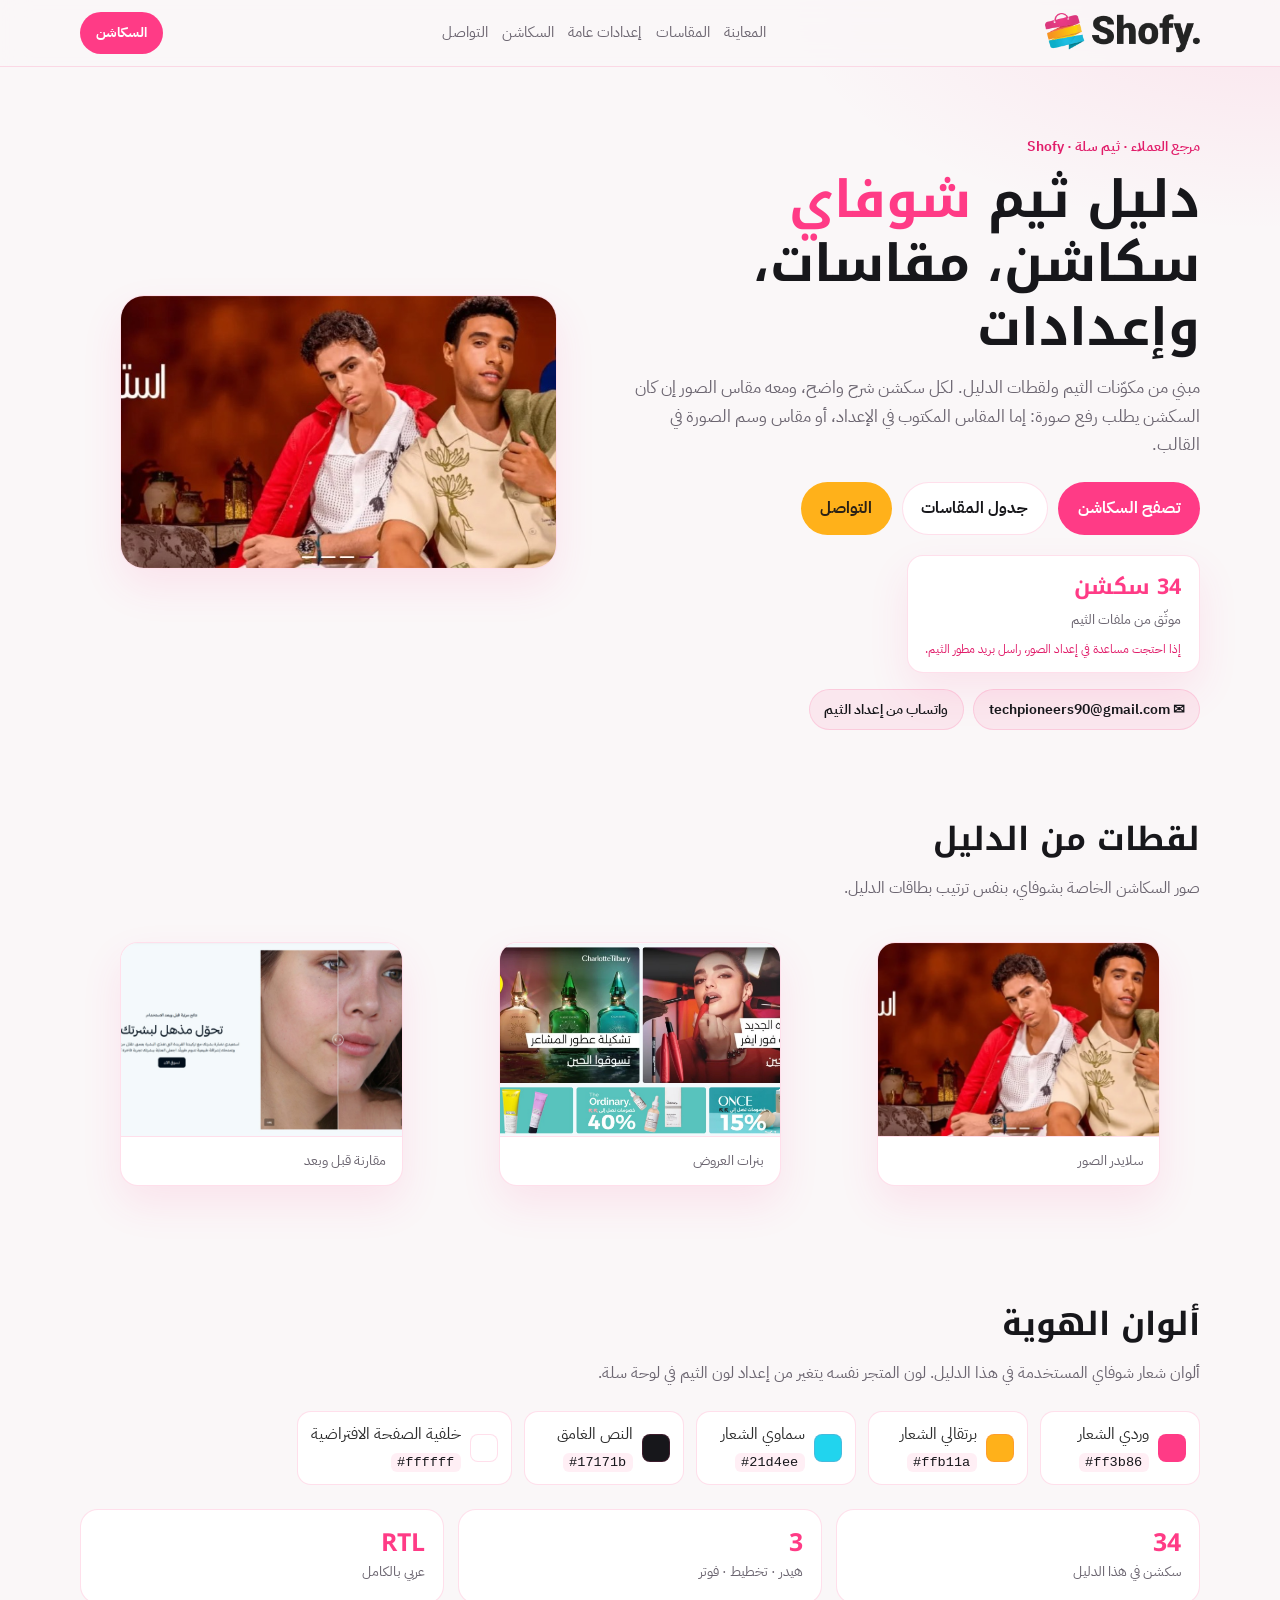
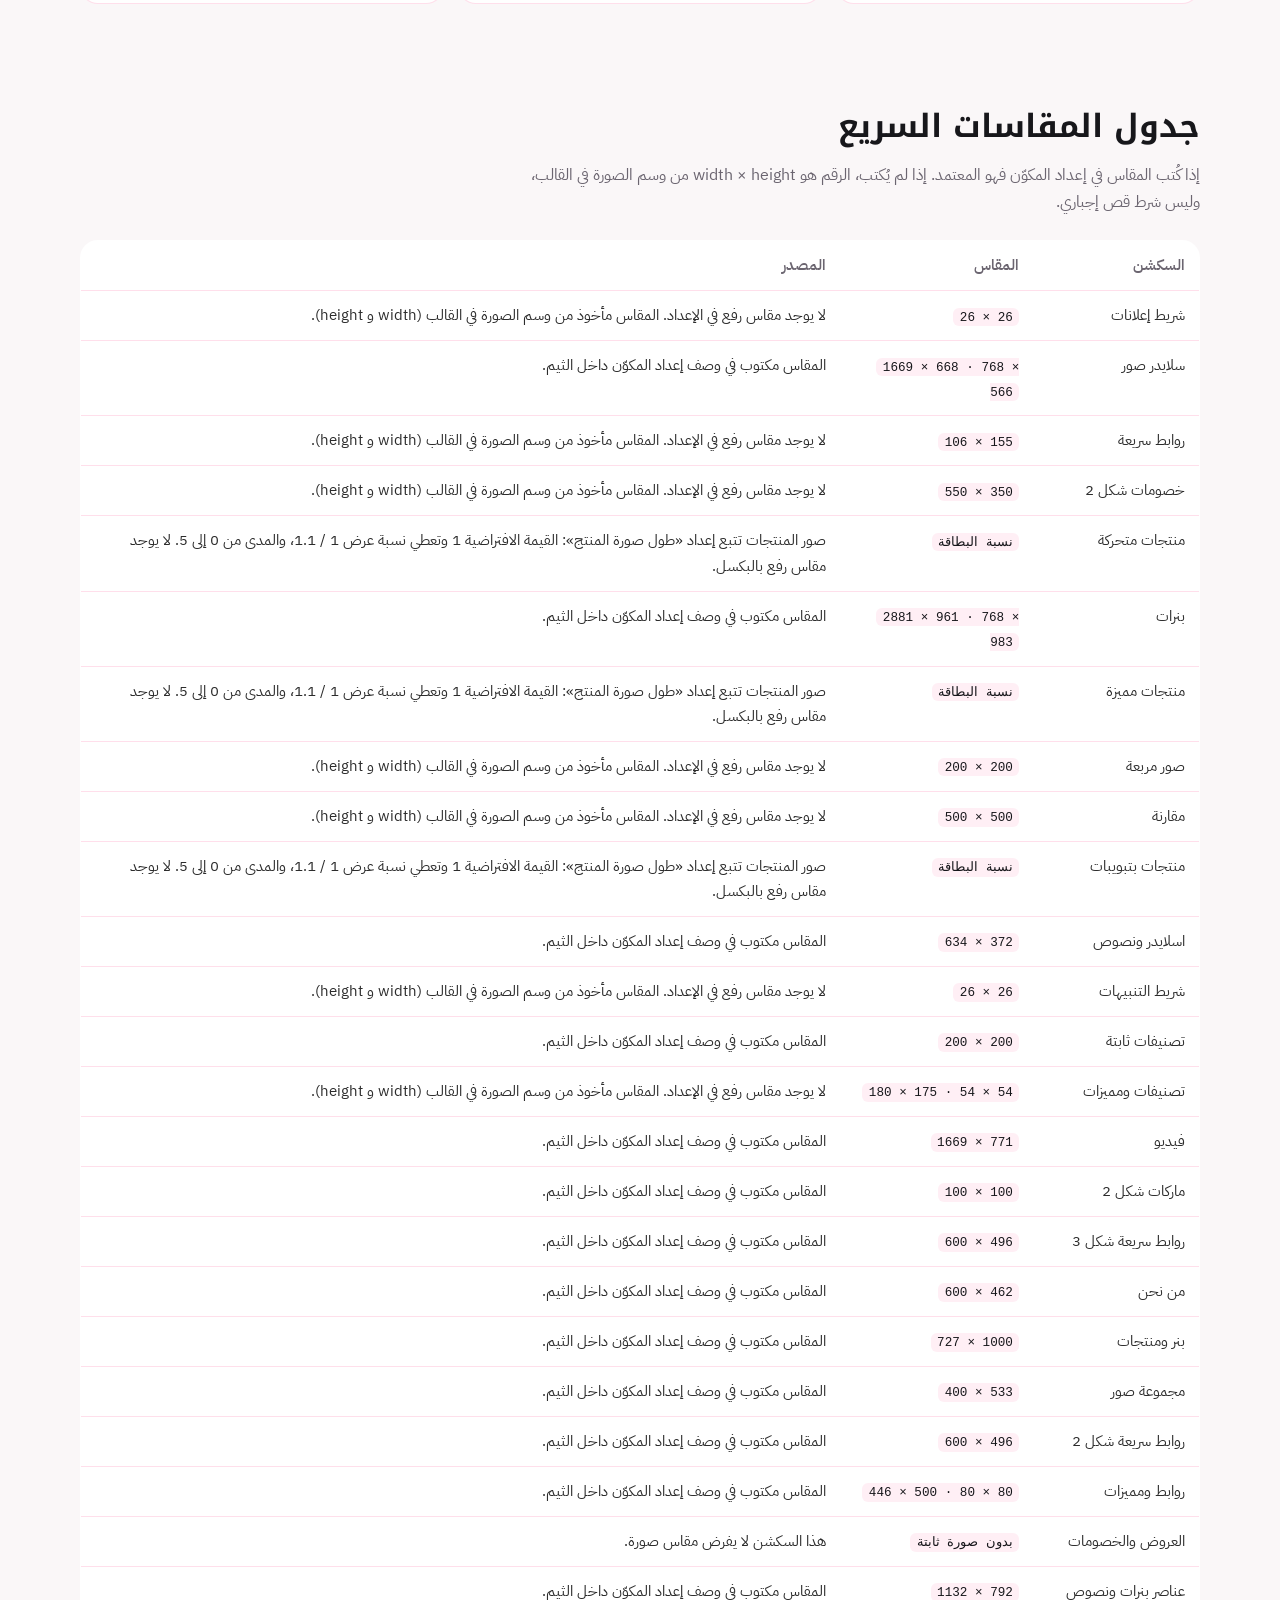
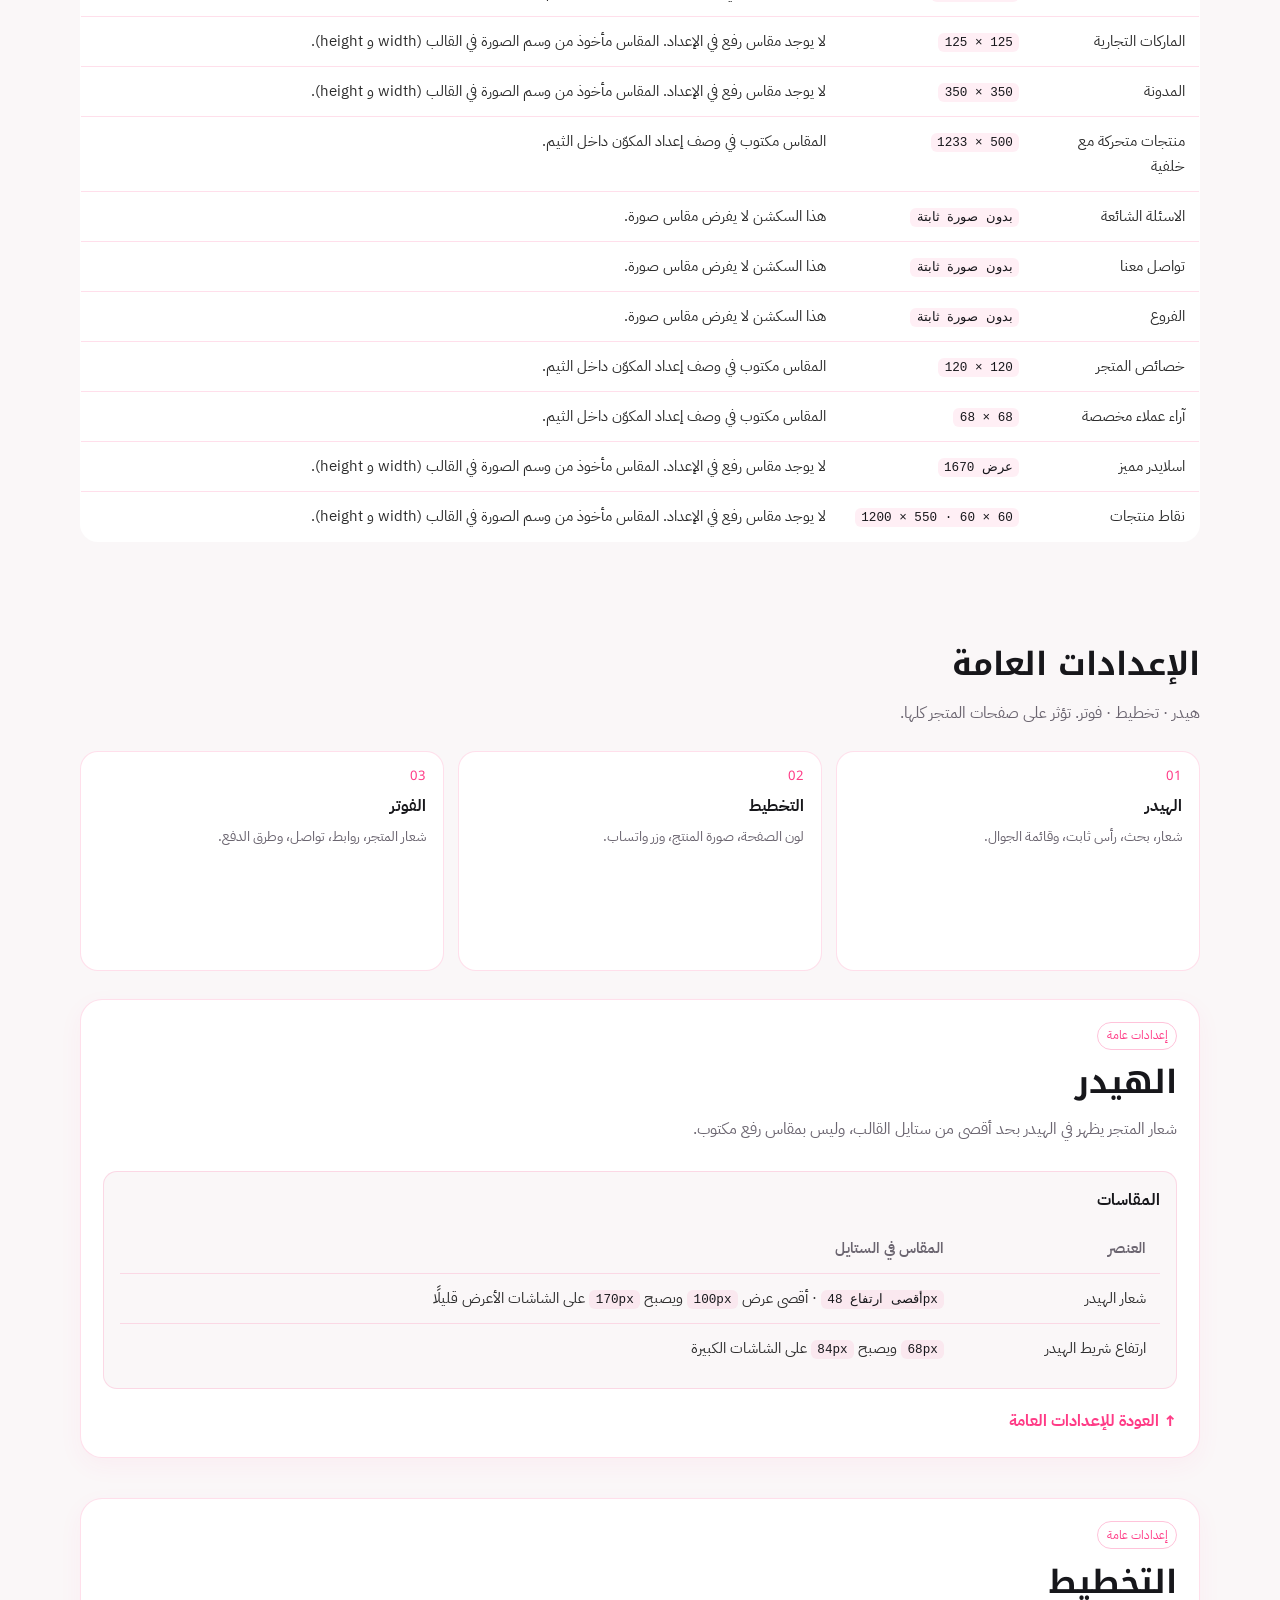
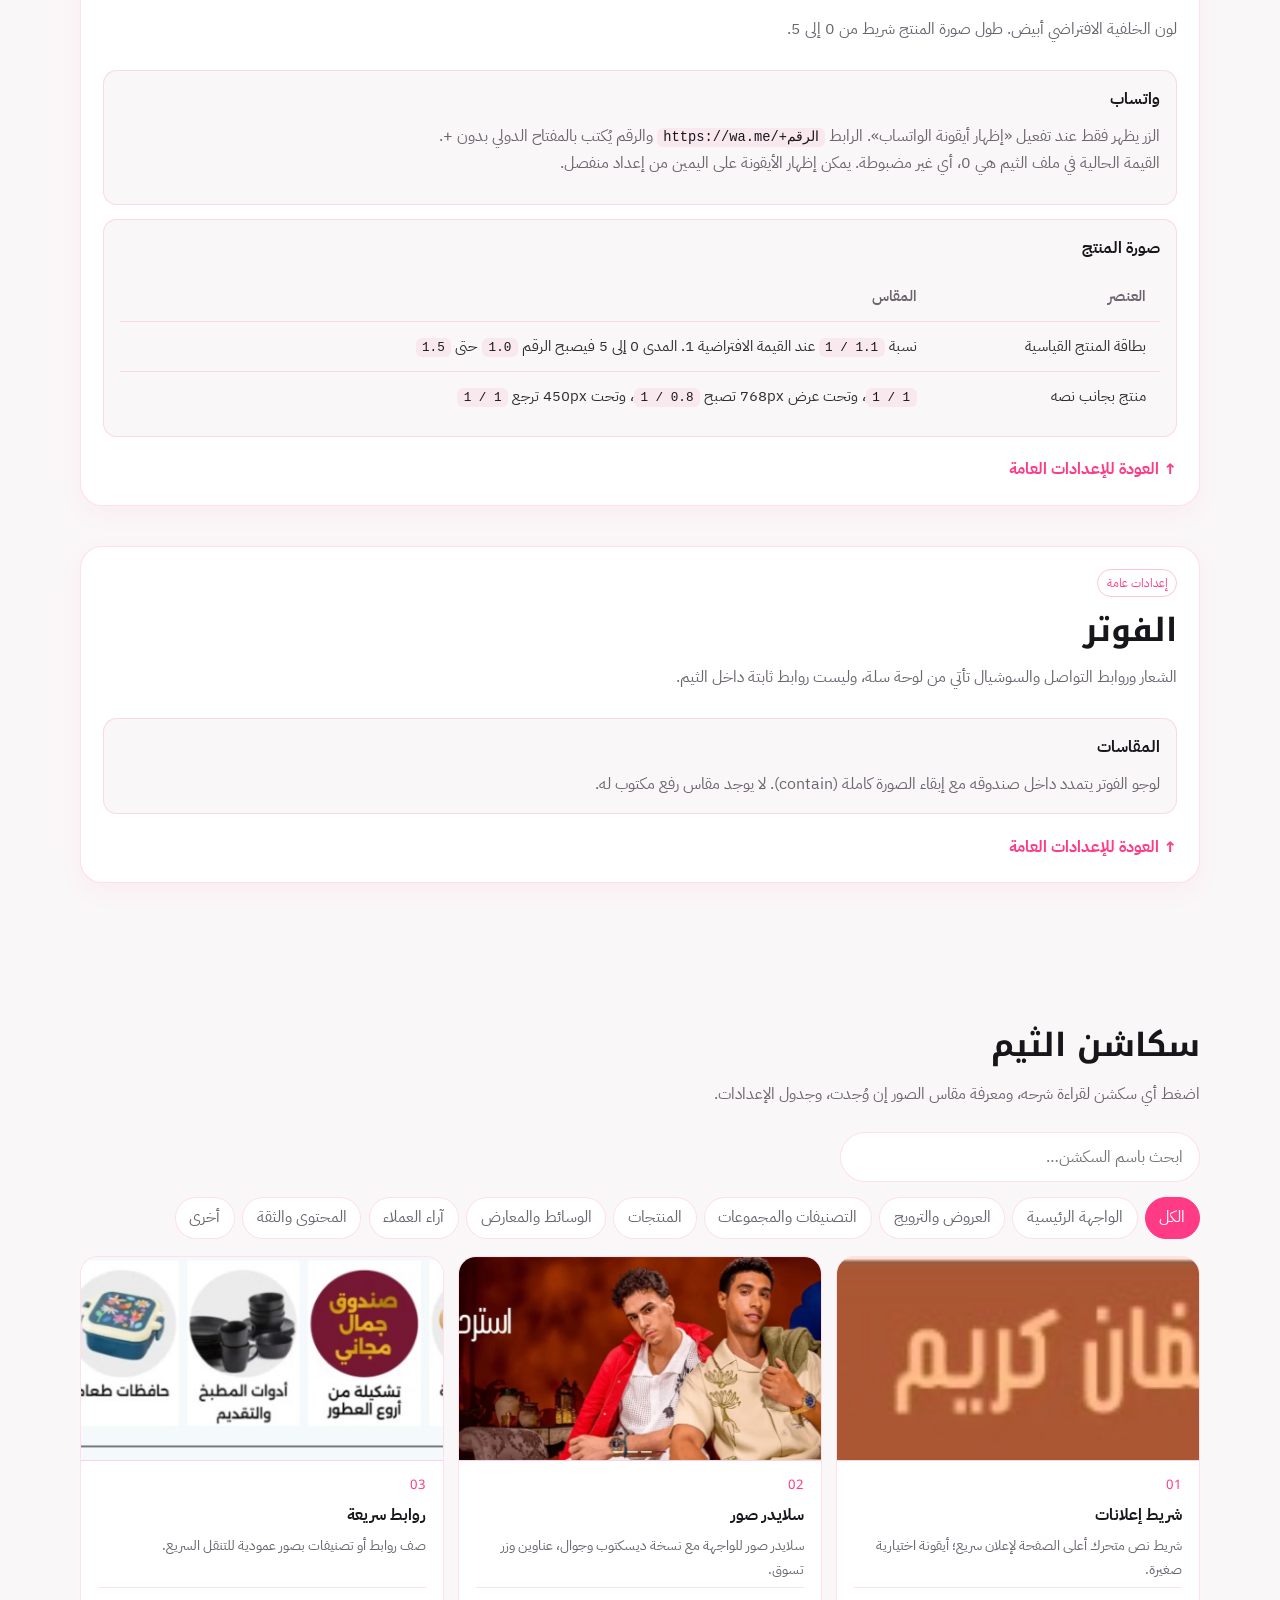
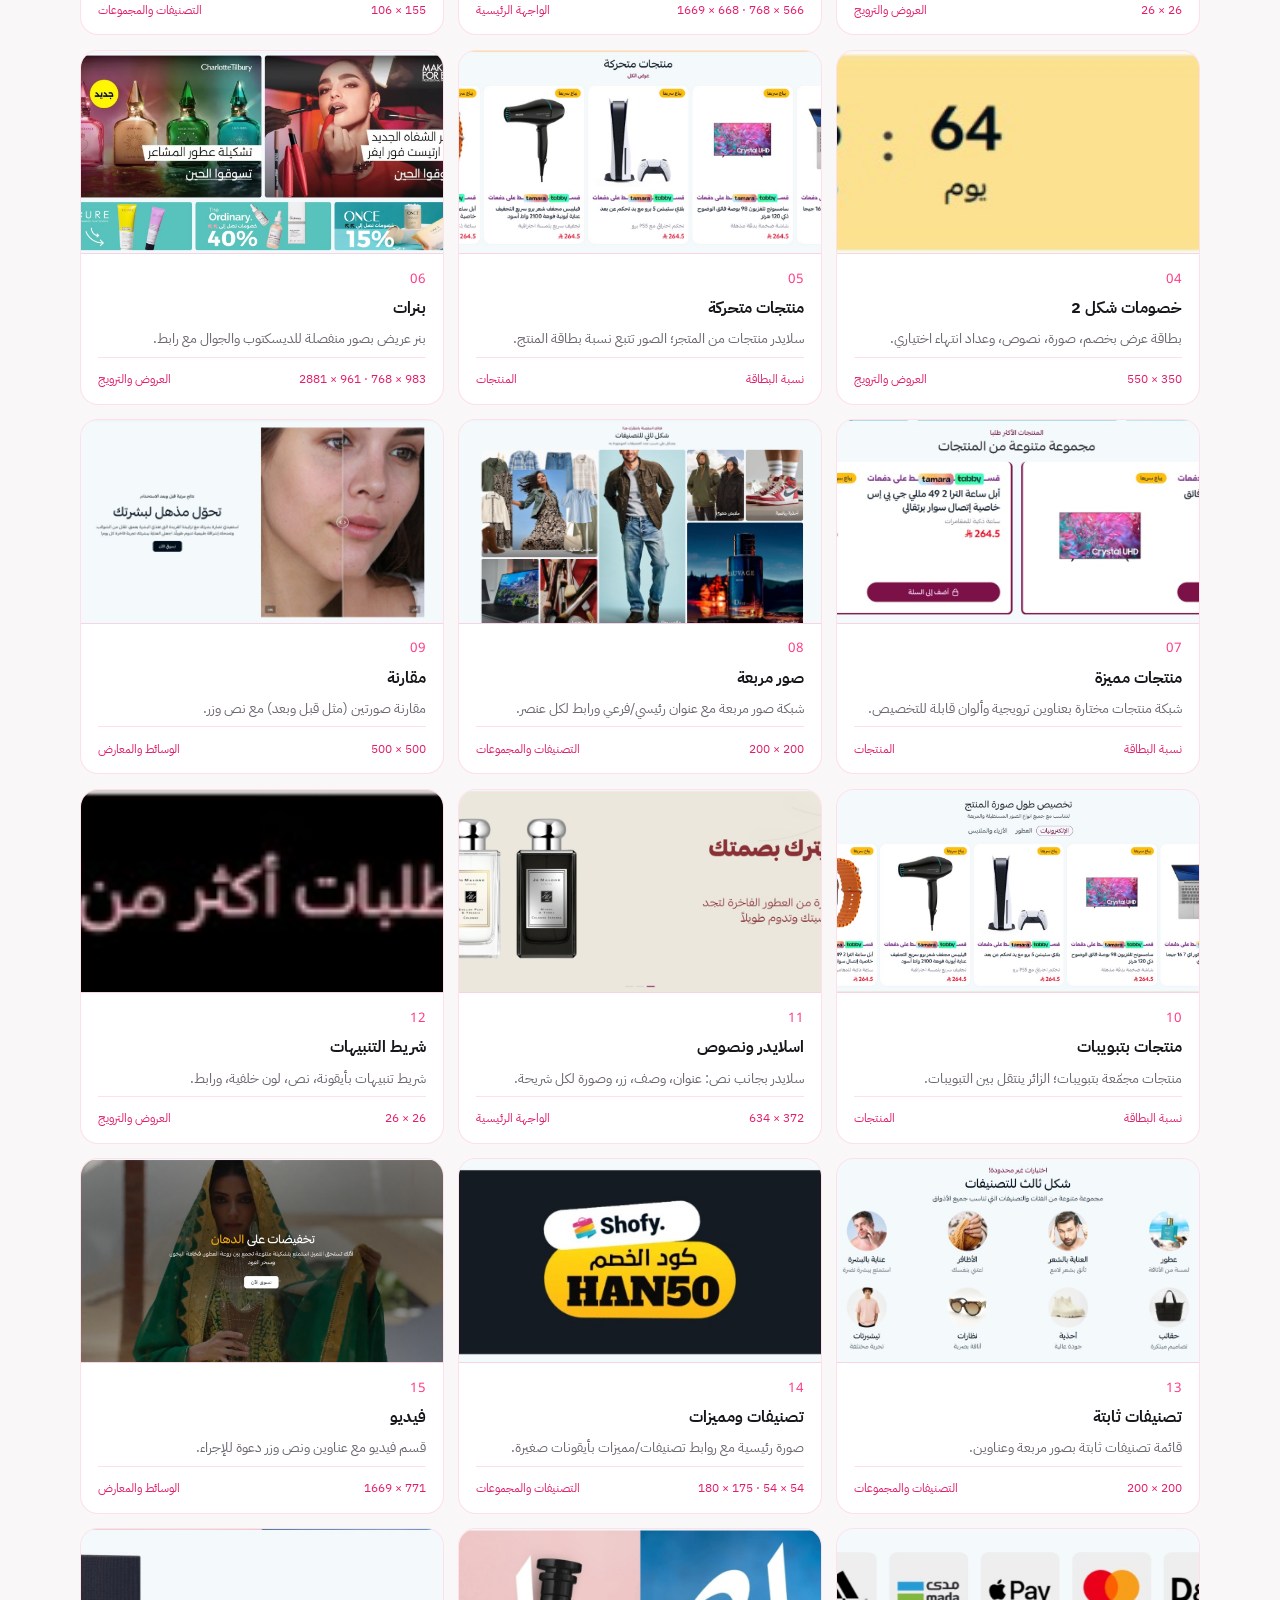
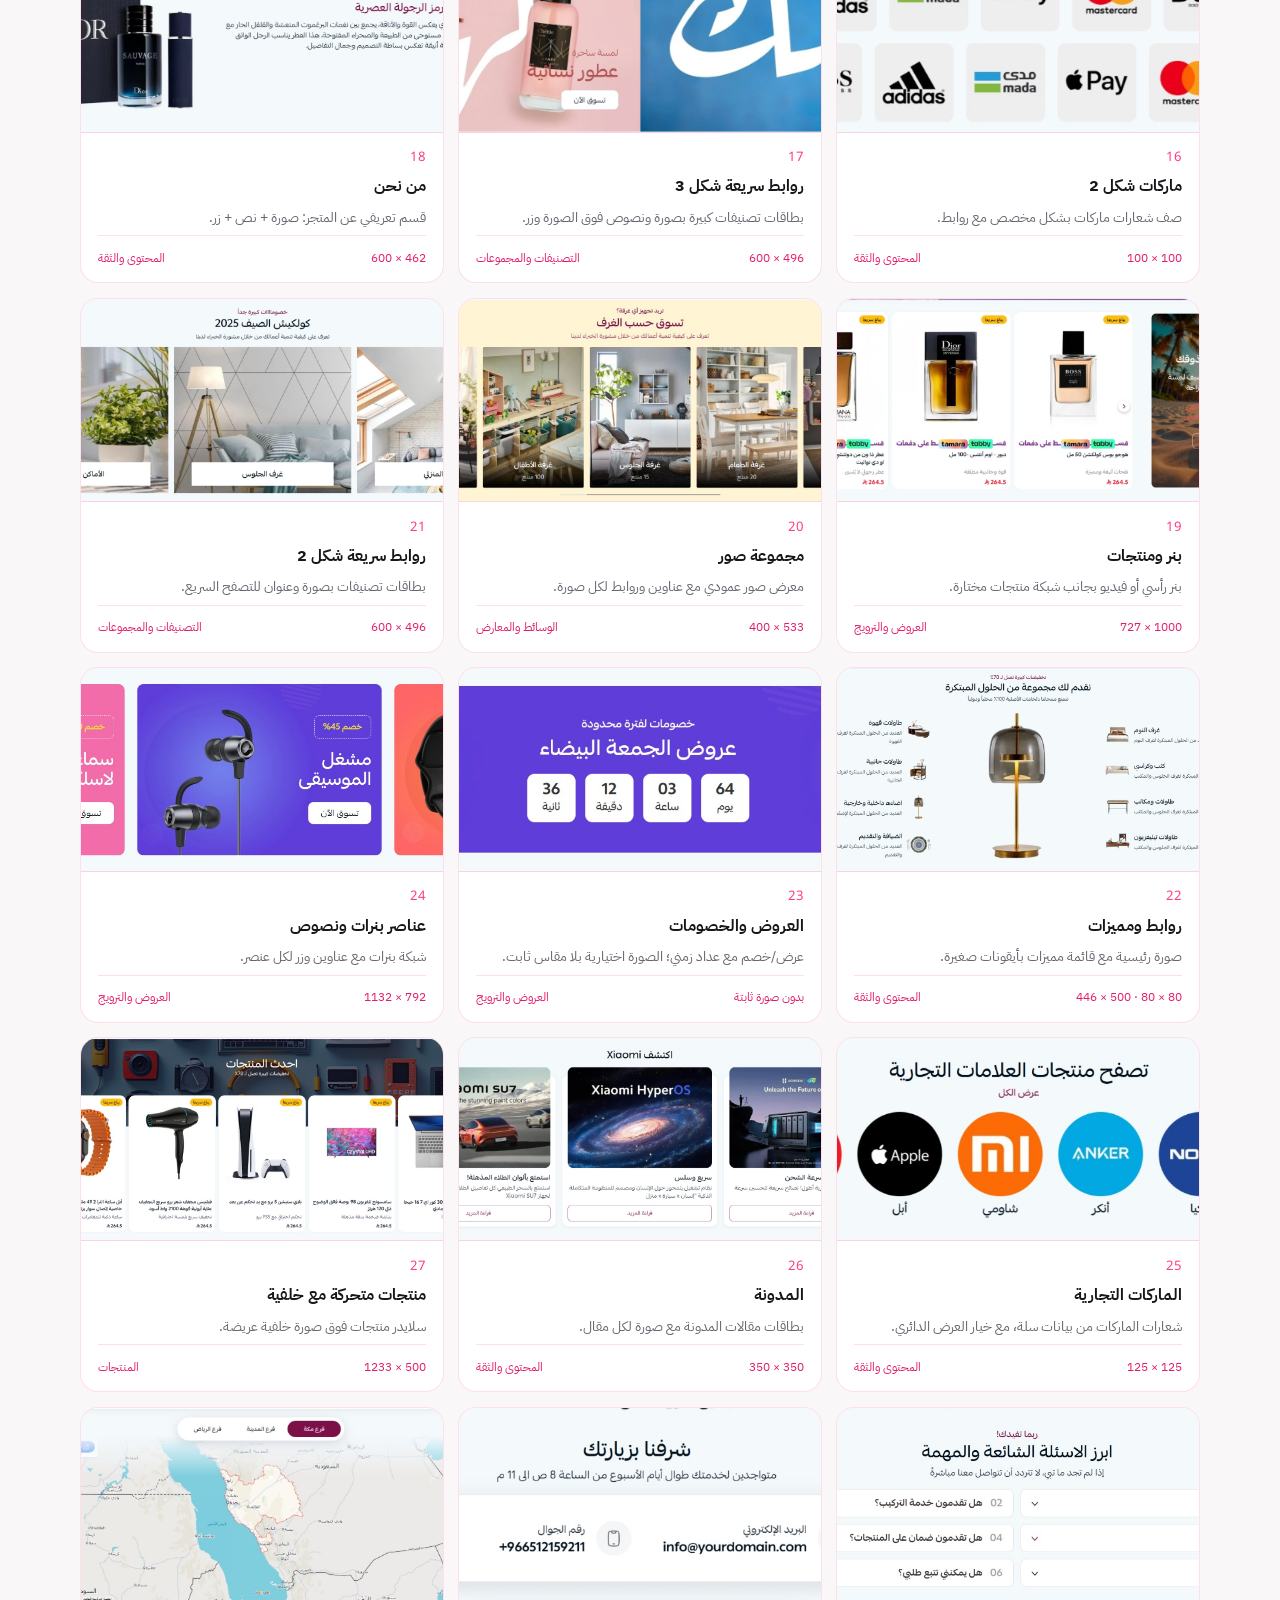
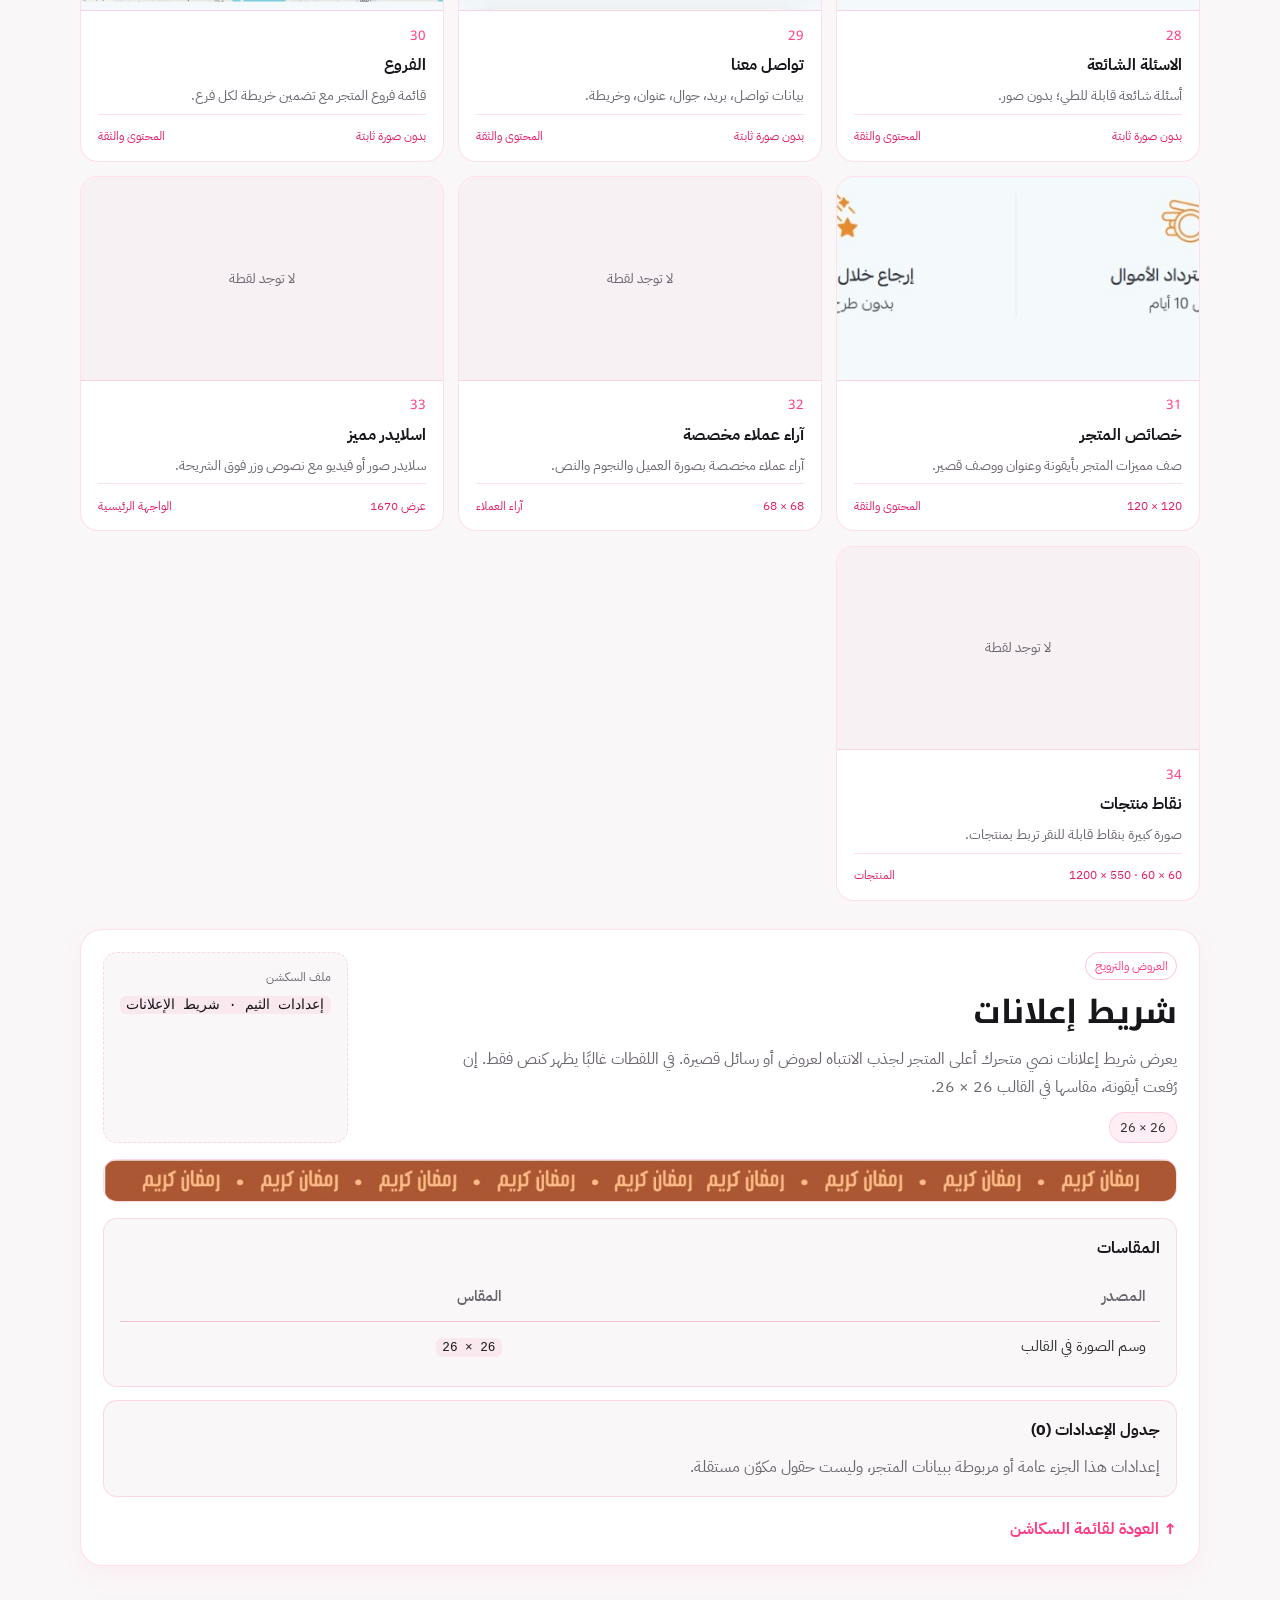
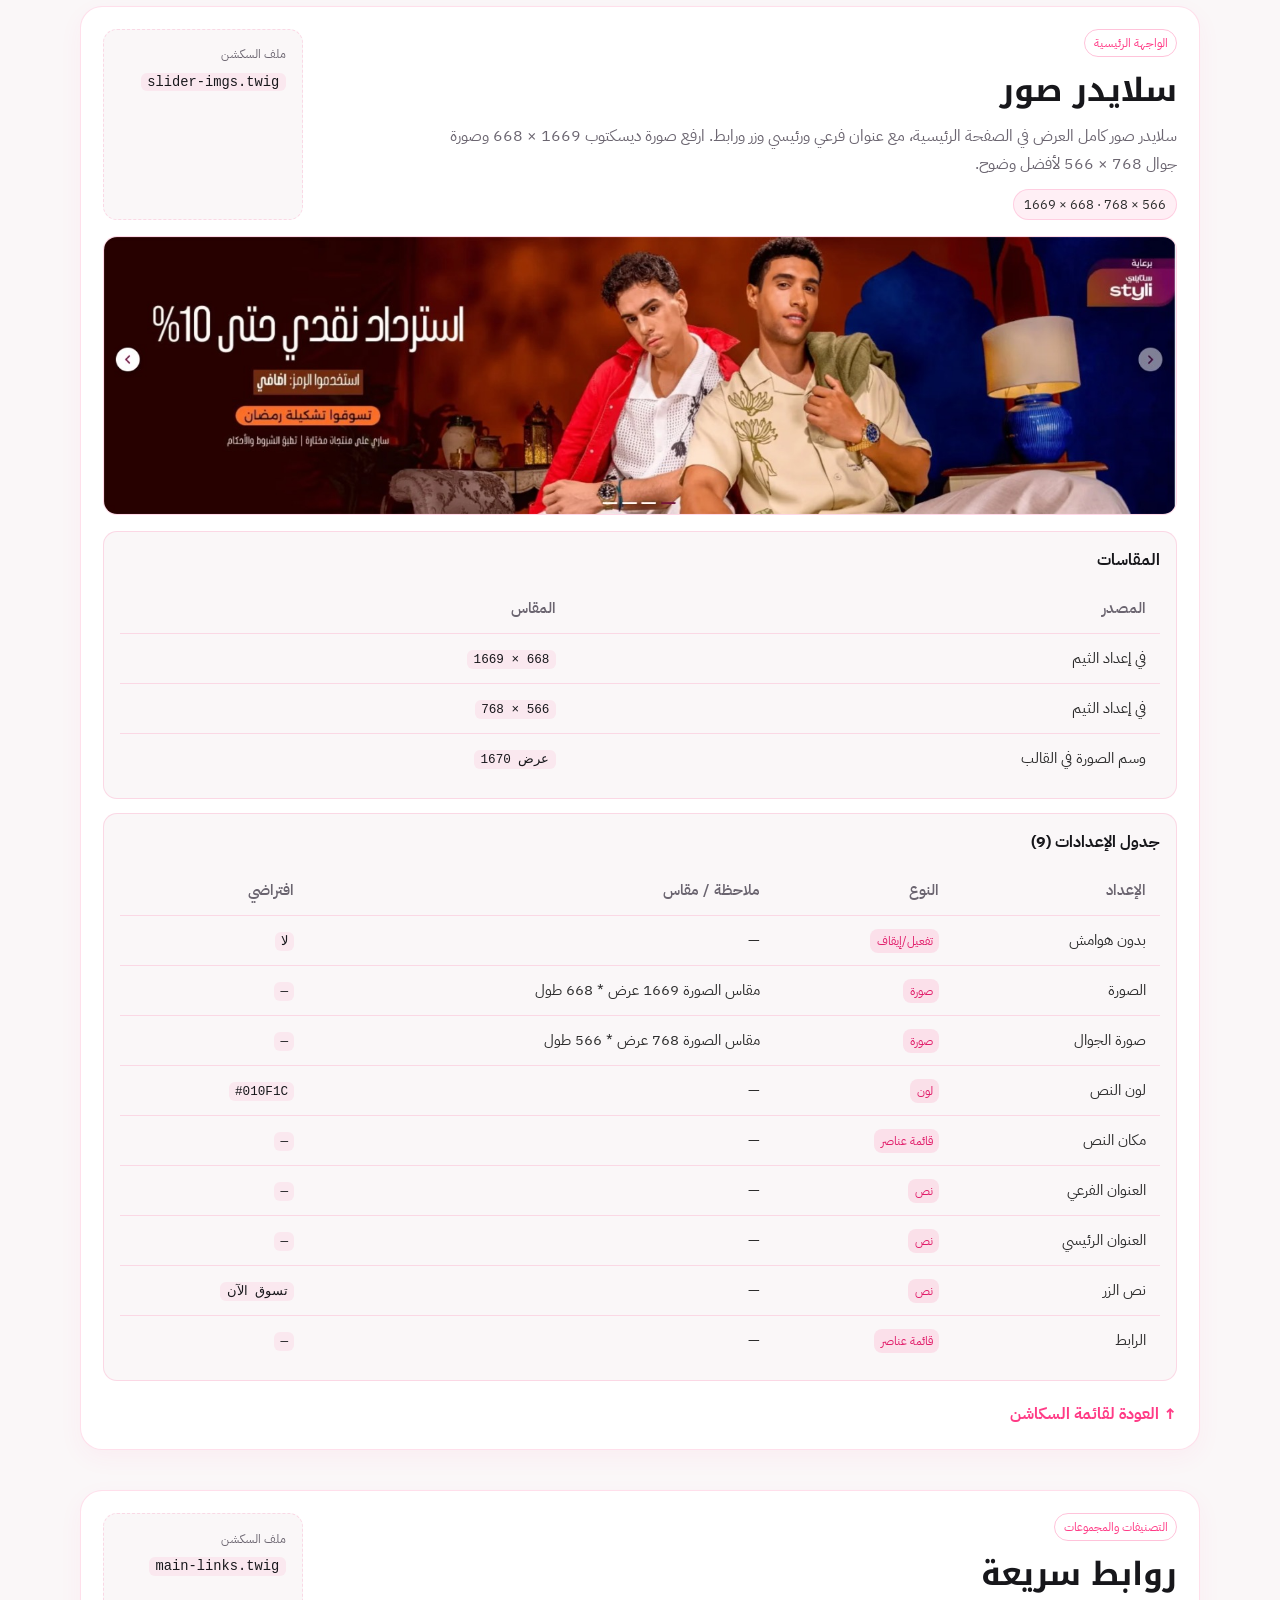
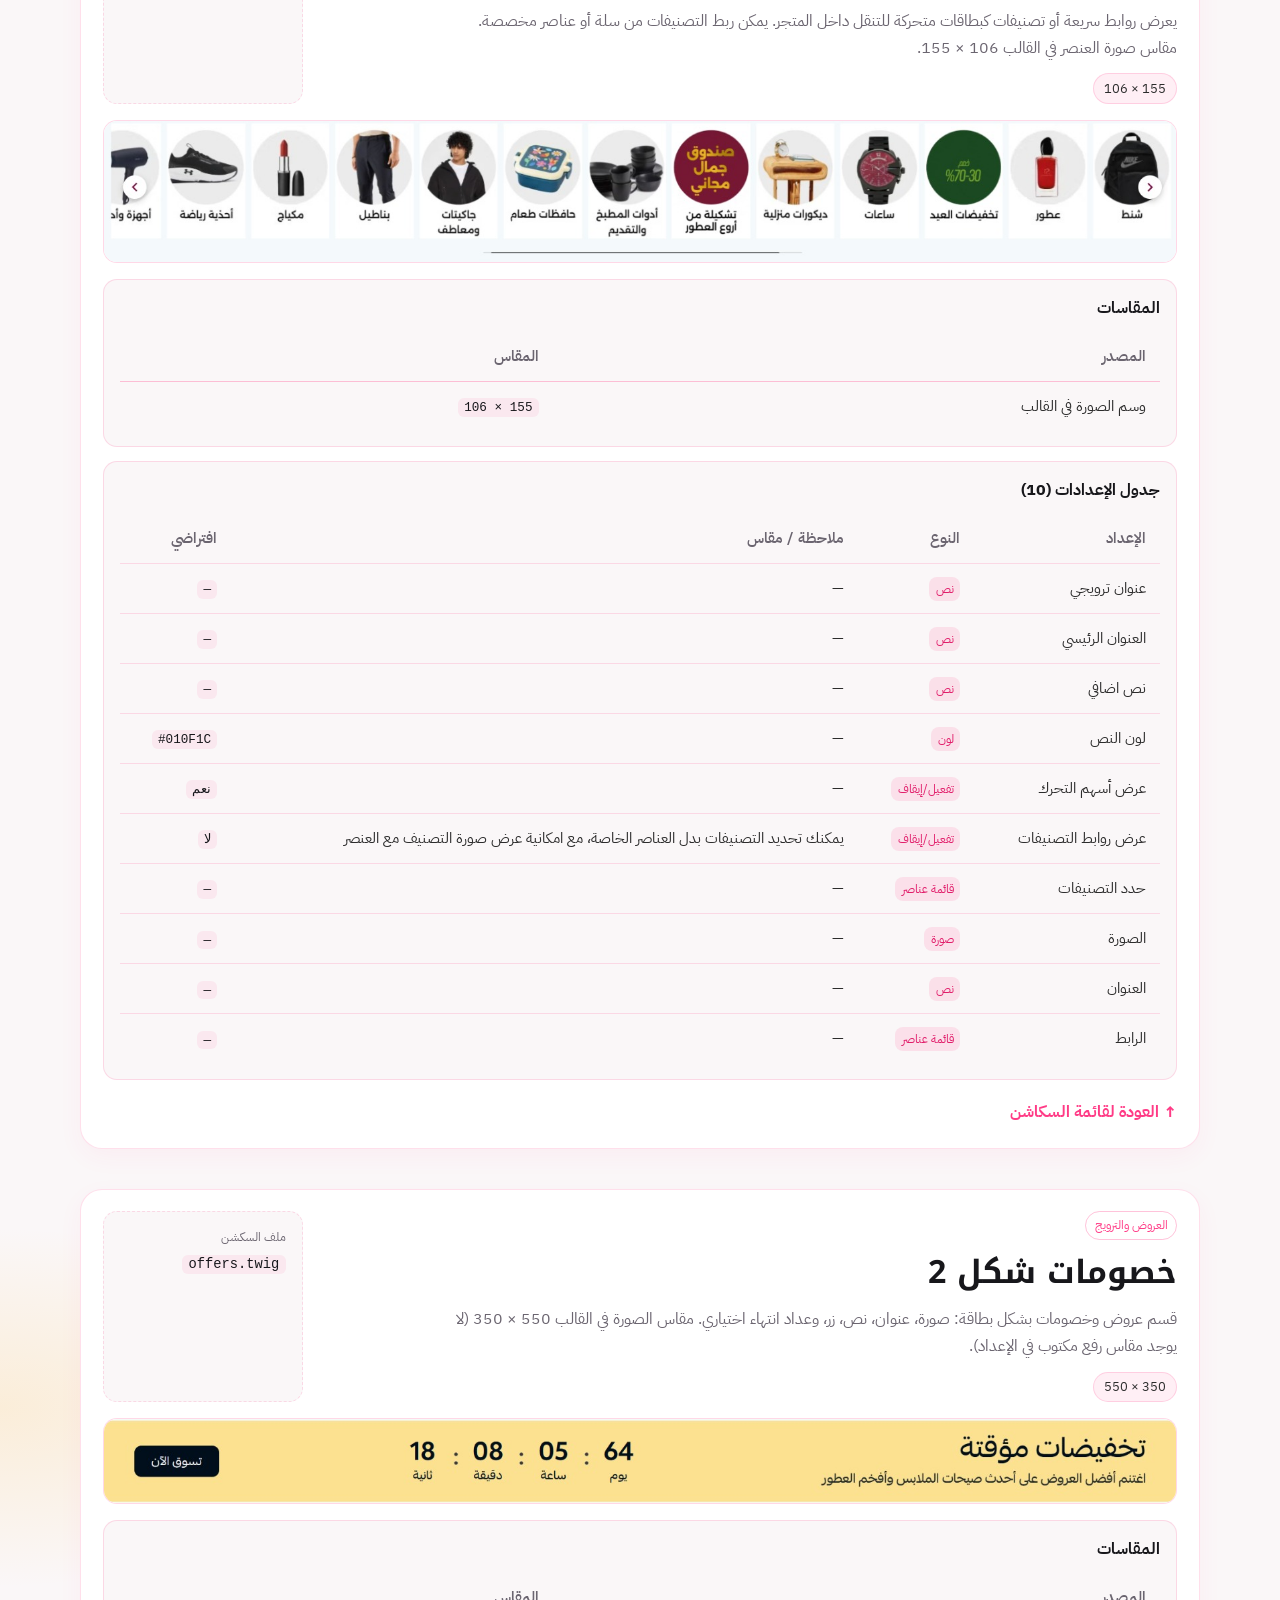
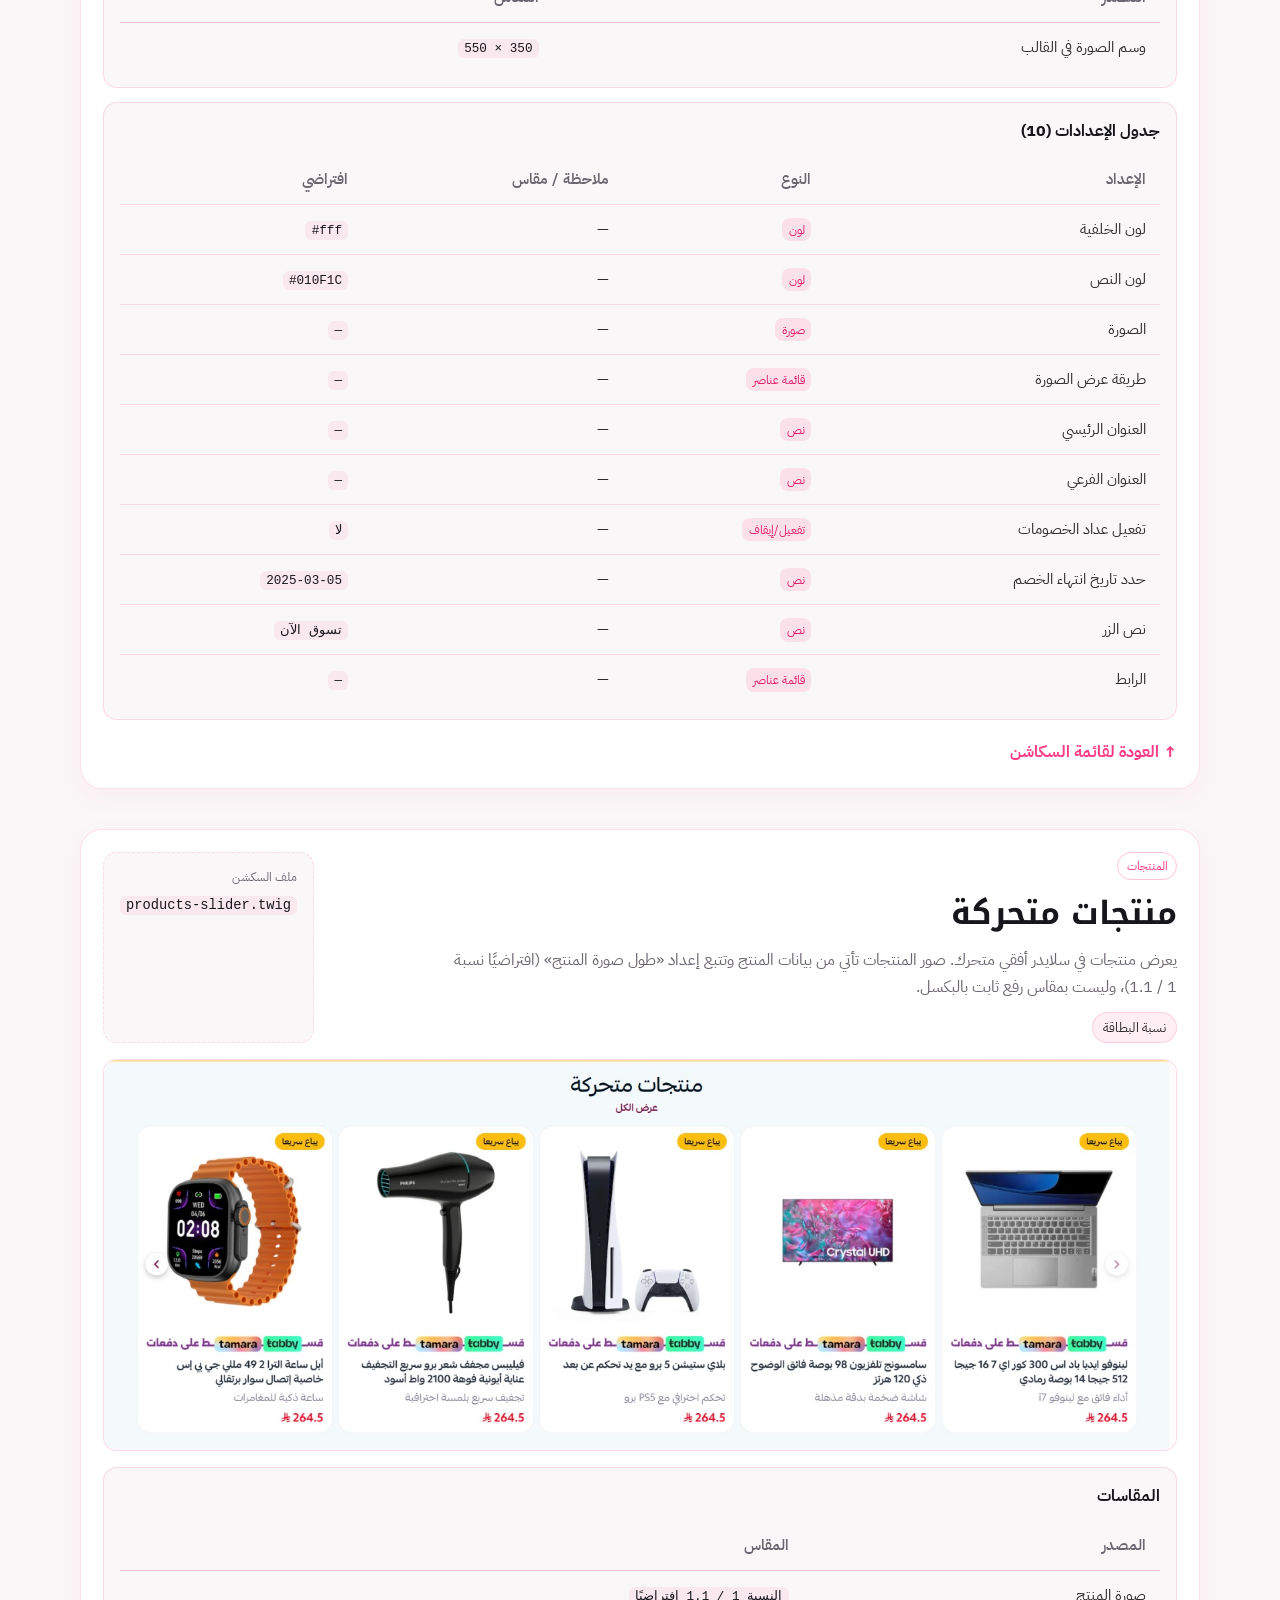
==== commit defdca45: "Clarify each Shofy section description and keep image sizes visible. Co-authored-by: Cursor <cursora" ====
--- a/index.html
+++ b/index.html
@@ -30,7 +30,7 @@
         <div>
           <div class="eyebrow">مرجع العملاء · ثيم سلة · Shofy</div>
           <h1>دليل ثيم <em>شوفاي</em><br>سكاشن، مقاسات، وإعدادات</h1>
-          <p class="hero-lead">مبني من مكوّنات الثيم ولقطات الدليل. كل سكشن له صورته ومقاسه: إما المكتوب في الإعداد، أو مقاس وسم الصورة في القالب إذا لم يُذكر مقاس رفع.</p>
+          <p class="hero-lead">مبني من مكوّنات الثيم ولقطات الدليل. لكل سكشن شرح واضح، ومعه مقاس الصور إن كان السكشن يطلب رفع صورة: إما المقاس المكتوب في الإعداد، أو مقاس وسم الصورة في القالب.</p>
           <div class="hero-actions">
             <a class="btn btn-primary" href="#sections">تصفح السكاشن</a>
             <a class="btn btn-ghost" href="#sizes">جدول المقاسات</a>
@@ -141,7 +141,7 @@
     <section class="block" id="sections">
       <div class="wrap">
         <h2>سكاشن الثيم</h2>
-        <p class="sub">اضغط أي سكشن للتفاصيل والمقاس وجدول الإعدادات.</p>
+        <p class="sub">اضغط أي سكشن لقراءة شرحه، ومعرفة مقاس الصور إن وُجدت، وجدول الإعدادات.</p>
         <input class="search" id="search" type="search" placeholder="ابحث باسم السكشن…">
         <div class="filters" id="filters">
           <button type="button" class="filter active" data-filter="all">الكل</button>
@@ -159,238 +159,238 @@
     <div class="card-thumb"><img src="https://salahhusham.github.io/shofy-salla-docs/imges/1.jpeg" alt="شريط إعلانات" loading="lazy"></div>
     <span class="sec-num">01</span>
     <h3>شريط إعلانات</h3>
-    <p>لا يوجد مقاس رفع في الإعداد. المقاس مأخوذ من وسم الصورة في القالب (width و height).</p>
+    <p>شريط نص متحرك أعلى الصفحة لإعلان سريع؛ أيقونة اختيارية صغيرة.</p>
     <div class="sec-meta"><span>26 × 26</span><span>العروض والترويج</span></div>
   </a>
 <a class="sec-card" href="#sec-2" data-cat="hero">
     <div class="card-thumb"><img src="https://salahhusham.github.io/shofy-salla-docs/imges/2.jpeg" alt="سلايدر صور" loading="lazy"></div>
     <span class="sec-num">02</span>
     <h3>سلايدر صور</h3>
-    <p>المقاس مكتوب في وصف إعداد المكوّن داخل الثيم. العرض في القالب قد يختلف.</p>
+    <p>سلايدر صور للواجهة مع نسخة ديسكتوب وجوال، عناوين وزر تسوق.</p>
     <div class="sec-meta"><span>1669 × 668 · 768 × 566</span><span>الواجهة الرئيسية</span></div>
   </a>
 <a class="sec-card" href="#sec-3" data-cat="catalog">
     <div class="card-thumb"><img src="https://salahhusham.github.io/shofy-salla-docs/imges/3.jpeg" alt="روابط سريعة" loading="lazy"></div>
     <span class="sec-num">03</span>
     <h3>روابط سريعة</h3>
-    <p>لا يوجد مقاس رفع في الإعداد. المقاس مأخوذ من وسم الصورة في القالب (width و height).</p>
+    <p>صف روابط أو تصنيفات بصور عمودية للتنقل السريع.</p>
     <div class="sec-meta"><span>106 × 155</span><span>التصنيفات والمجموعات</span></div>
   </a>
 <a class="sec-card" href="#sec-4" data-cat="promo">
     <div class="card-thumb"><img src="https://salahhusham.github.io/shofy-salla-docs/imges/4.jpeg" alt="خصومات شكل 2" loading="lazy"></div>
     <span class="sec-num">04</span>
     <h3>خصومات شكل 2</h3>
-    <p>لا يوجد مقاس رفع في الإعداد. المقاس مأخوذ من وسم الصورة في القالب (width و height).</p>
+    <p>بطاقة عرض بخصم، صورة، نصوص، وعداد انتهاء اختياري.</p>
     <div class="sec-meta"><span>550 × 350</span><span>العروض والترويج</span></div>
   </a>
 <a class="sec-card" href="#sec-5" data-cat="products">
     <div class="card-thumb"><img src="https://salahhusham.github.io/shofy-salla-docs/imges/5.jpeg" alt="منتجات متحركة" loading="lazy"></div>
     <span class="sec-num">05</span>
     <h3>منتجات متحركة</h3>
-    <p>صور المنتجات تتبع إعداد «طول صورة المنتج»: القيمة الافتراضية 1 وتعطي نسبة عرض 1 / 1.1، والمدى من 0 إلى 5. لا يوجد مقاس رفع بالبكسل.</p>
+    <p>سلايدر منتجات من المتجر؛ الصور تتبع نسبة بطاقة المنتج.</p>
     <div class="sec-meta"><span>نسبة البطاقة</span><span>المنتجات</span></div>
   </a>
 <a class="sec-card" href="#sec-6" data-cat="promo">
     <div class="card-thumb"><img src="https://salahhusham.github.io/shofy-salla-docs/imges/6.jpeg" alt="بنرات" loading="lazy"></div>
     <span class="sec-num">06</span>
     <h3>بنرات</h3>
-    <p>المقاس مكتوب في وصف إعداد المكوّن داخل الثيم. العرض في القالب قد يختلف.</p>
+    <p>بنر عريض بصور منفصلة للديسكتوب والجوال مع رابط.</p>
     <div class="sec-meta"><span>2881 × 961 · 768 × 983</span><span>العروض والترويج</span></div>
   </a>
 <a class="sec-card" href="#sec-7" data-cat="products">
     <div class="card-thumb"><img src="https://salahhusham.github.io/shofy-salla-docs/imges/7.jpeg" alt="منتجات مميزة" loading="lazy"></div>
     <span class="sec-num">07</span>
     <h3>منتجات مميزة</h3>
-    <p>صور المنتجات تتبع إعداد «طول صورة المنتج»: القيمة الافتراضية 1 وتعطي نسبة عرض 1 / 1.1، والمدى من 0 إلى 5. لا يوجد مقاس رفع بالبكسل.</p>
+    <p>شبكة منتجات مختارة بعناوين ترويجية وألوان قابلة للتخصيص.</p>
     <div class="sec-meta"><span>نسبة البطاقة</span><span>المنتجات</span></div>
   </a>
 <a class="sec-card" href="#sec-8" data-cat="catalog">
     <div class="card-thumb"><img src="https://salahhusham.github.io/shofy-salla-docs/imges/8.jpeg" alt="صور مربعة" loading="lazy"></div>
     <span class="sec-num">08</span>
     <h3>صور مربعة</h3>
-    <p>لا يوجد مقاس رفع في الإعداد. المقاس مأخوذ من وسم الصورة في القالب (width و height).</p>
+    <p>شبكة صور مربعة مع عنوان رئيسي/فرعي ورابط لكل عنصر.</p>
     <div class="sec-meta"><span>200 × 200</span><span>التصنيفات والمجموعات</span></div>
   </a>
 <a class="sec-card" href="#sec-9" data-cat="media">
     <div class="card-thumb"><img src="https://salahhusham.github.io/shofy-salla-docs/imges/9.jpeg" alt="مقارنة" loading="lazy"></div>
     <span class="sec-num">09</span>
     <h3>مقارنة</h3>
-    <p>لا يوجد مقاس رفع في الإعداد. المقاس مأخوذ من وسم الصورة في القالب (width و height).</p>
+    <p>مقارنة صورتين (مثل قبل وبعد) مع نص وزر.</p>
     <div class="sec-meta"><span>500 × 500</span><span>الوسائط والمعارض</span></div>
   </a>
 <a class="sec-card" href="#sec-10" data-cat="products">
     <div class="card-thumb"><img src="https://salahhusham.github.io/shofy-salla-docs/imges/10.jpeg" alt="منتجات بتبويبات" loading="lazy"></div>
     <span class="sec-num">10</span>
     <h3>منتجات بتبويبات</h3>
-    <p>صور المنتجات تتبع إعداد «طول صورة المنتج»: القيمة الافتراضية 1 وتعطي نسبة عرض 1 / 1.1، والمدى من 0 إلى 5. لا يوجد مقاس رفع بالبكسل.</p>
+    <p>منتجات مجمّعة بتبويبات؛ الزائر ينتقل بين التبويبات.</p>
     <div class="sec-meta"><span>نسبة البطاقة</span><span>المنتجات</span></div>
   </a>
 <a class="sec-card" href="#sec-11" data-cat="hero">
     <div class="card-thumb"><img src="https://salahhusham.github.io/shofy-salla-docs/imges/11.jpeg" alt="اسلايدر ونصوص" loading="lazy"></div>
     <span class="sec-num">11</span>
     <h3>اسلايدر ونصوص</h3>
-    <p>المقاس مكتوب في وصف إعداد المكوّن داخل الثيم. العرض في القالب قد يختلف.</p>
+    <p>سلايدر بجانب نص: عنوان، وصف، زر، وصورة لكل شريحة.</p>
     <div class="sec-meta"><span>634 × 372</span><span>الواجهة الرئيسية</span></div>
   </a>
 <a class="sec-card" href="#sec-12" data-cat="promo">
     <div class="card-thumb"><img src="https://salahhusham.github.io/shofy-salla-docs/imges/12.jpeg" alt="شريط التنبيهات" loading="lazy"></div>
     <span class="sec-num">12</span>
     <h3>شريط التنبيهات</h3>
-    <p>لا يوجد مقاس رفع في الإعداد. المقاس مأخوذ من وسم الصورة في القالب (width و height).</p>
+    <p>شريط تنبيهات بأيقونة، نص، لون خلفية، ورابط.</p>
     <div class="sec-meta"><span>26 × 26</span><span>العروض والترويج</span></div>
   </a>
 <a class="sec-card" href="#sec-13" data-cat="catalog">
     <div class="card-thumb"><img src="https://salahhusham.github.io/shofy-salla-docs/imges/13.jpeg" alt="تصنيفات ثابتة" loading="lazy"></div>
     <span class="sec-num">13</span>
     <h3>تصنيفات ثابتة</h3>
-    <p>المقاس مكتوب في وصف إعداد المكوّن داخل الثيم. العرض في القالب قد يختلف.</p>
+    <p>قائمة تصنيفات ثابتة بصور مربعة وعناوين.</p>
     <div class="sec-meta"><span>200 × 200</span><span>التصنيفات والمجموعات</span></div>
   </a>
 <a class="sec-card" href="#sec-14" data-cat="catalog">
     <div class="card-thumb"><img src="https://salahhusham.github.io/shofy-salla-docs/imges/14.jpeg" alt="تصنيفات ومميزات" loading="lazy"></div>
     <span class="sec-num">14</span>
     <h3>تصنيفات ومميزات</h3>
-    <p>لا يوجد مقاس رفع في الإعداد. المقاس مأخوذ من وسم الصورة في القالب (width و height).</p>
+    <p>صورة رئيسية مع روابط تصنيفات/مميزات بأيقونات صغيرة.</p>
     <div class="sec-meta"><span>180 × 175 · 54 × 54</span><span>التصنيفات والمجموعات</span></div>
   </a>
 <a class="sec-card" href="#sec-15" data-cat="media">
     <div class="card-thumb"><img src="https://salahhusham.github.io/shofy-salla-docs/imges/15.jpeg" alt="فيديو" loading="lazy"></div>
     <span class="sec-num">15</span>
     <h3>فيديو</h3>
-    <p>المقاس مكتوب في وصف إعداد المكوّن داخل الثيم. العرض في القالب قد يختلف.</p>
+    <p>قسم فيديو مع عناوين ونص وزر دعوة للإجراء.</p>
     <div class="sec-meta"><span>1669 × 771</span><span>الوسائط والمعارض</span></div>
   </a>
 <a class="sec-card" href="#sec-16" data-cat="content">
     <div class="card-thumb"><img src="https://salahhusham.github.io/shofy-salla-docs/imges/16.jpeg" alt="ماركات شكل 2" loading="lazy"></div>
     <span class="sec-num">16</span>
     <h3>ماركات شكل 2</h3>
-    <p>المقاس مكتوب في وصف إعداد المكوّن داخل الثيم. العرض في القالب قد يختلف.</p>
+    <p>صف شعارات ماركات بشكل مخصص مع روابط.</p>
     <div class="sec-meta"><span>100 × 100</span><span>المحتوى والثقة</span></div>
   </a>
 <a class="sec-card" href="#sec-17" data-cat="catalog">
     <div class="card-thumb"><img src="https://salahhusham.github.io/shofy-salla-docs/imges/17.jpeg" alt="روابط سريعة شكل 3" loading="lazy"></div>
     <span class="sec-num">17</span>
     <h3>روابط سريعة شكل 3</h3>
-    <p>المقاس مكتوب في وصف إعداد المكوّن داخل الثيم. العرض في القالب قد يختلف.</p>
+    <p>بطاقات تصنيفات كبيرة بصورة ونصوص فوق الصورة وزر.</p>
     <div class="sec-meta"><span>600 × 496</span><span>التصنيفات والمجموعات</span></div>
   </a>
 <a class="sec-card" href="#sec-18" data-cat="content">
     <div class="card-thumb"><img src="https://salahhusham.github.io/shofy-salla-docs/imges/18.jpeg" alt="من نحن" loading="lazy"></div>
     <span class="sec-num">18</span>
     <h3>من نحن</h3>
-    <p>المقاس مكتوب في وصف إعداد المكوّن داخل الثيم. العرض في القالب قد يختلف.</p>
+    <p>قسم تعريفي عن المتجر: صورة + نص + زر.</p>
     <div class="sec-meta"><span>600 × 462</span><span>المحتوى والثقة</span></div>
   </a>
 <a class="sec-card" href="#sec-19" data-cat="promo">
     <div class="card-thumb"><img src="https://salahhusham.github.io/shofy-salla-docs/imges/19.jpeg" alt="بنر ومنتجات" loading="lazy"></div>
     <span class="sec-num">19</span>
     <h3>بنر ومنتجات</h3>
-    <p>المقاس مكتوب في وصف إعداد المكوّن داخل الثيم. العرض في القالب قد يختلف.</p>
+    <p>بنر رأسي أو فيديو بجانب شبكة منتجات مختارة.</p>
     <div class="sec-meta"><span>727 × 1000</span><span>العروض والترويج</span></div>
   </a>
 <a class="sec-card" href="#sec-20" data-cat="media">
     <div class="card-thumb"><img src="https://salahhusham.github.io/shofy-salla-docs/imges/20.jpeg" alt="مجموعة صور" loading="lazy"></div>
     <span class="sec-num">20</span>
     <h3>مجموعة صور</h3>
-    <p>المقاس مكتوب في وصف إعداد المكوّن داخل الثيم. العرض في القالب قد يختلف.</p>
+    <p>معرض صور عمودي مع عناوين وروابط لكل صورة.</p>
     <div class="sec-meta"><span>400 × 533</span><span>الوسائط والمعارض</span></div>
   </a>
 <a class="sec-card" href="#sec-21" data-cat="catalog">
     <div class="card-thumb"><img src="https://salahhusham.github.io/shofy-salla-docs/imges/21.jpeg" alt="روابط سريعة شكل 2" loading="lazy"></div>
     <span class="sec-num">21</span>
     <h3>روابط سريعة شكل 2</h3>
-    <p>المقاس مكتوب في وصف إعداد المكوّن داخل الثيم. العرض في القالب قد يختلف.</p>
+    <p>بطاقات تصنيفات بصورة وعنوان للتصفح السريع.</p>
     <div class="sec-meta"><span>600 × 496</span><span>التصنيفات والمجموعات</span></div>
   </a>
 <a class="sec-card" href="#sec-22" data-cat="content">
     <div class="card-thumb"><img src="https://salahhusham.github.io/shofy-salla-docs/imges/22.jpeg" alt="روابط ومميزات" loading="lazy"></div>
     <span class="sec-num">22</span>
     <h3>روابط ومميزات</h3>
-    <p>المقاس مكتوب في وصف إعداد المكوّن داخل الثيم. العرض في القالب قد يختلف.</p>
+    <p>صورة رئيسية مع قائمة مميزات بأيقونات صغيرة.</p>
     <div class="sec-meta"><span>446 × 500 · 80 × 80</span><span>المحتوى والثقة</span></div>
   </a>
 <a class="sec-card" href="#sec-23" data-cat="promo">
     <div class="card-thumb"><img src="https://salahhusham.github.io/shofy-salla-docs/imges/23.jpeg" alt="العروض والخصومات" loading="lazy"></div>
     <span class="sec-num">23</span>
     <h3>العروض والخصومات</h3>
-    <p>هذا السكشن لا يفرض مقاس صورة.</p>
+    <p>عرض/خصم مع عداد زمني؛ الصورة اختيارية بلا مقاس ثابت.</p>
     <div class="sec-meta"><span>بدون صورة ثابتة</span><span>العروض والترويج</span></div>
   </a>
 <a class="sec-card" href="#sec-24" data-cat="promo">
     <div class="card-thumb"><img src="https://salahhusham.github.io/shofy-salla-docs/imges/24.jpeg" alt="عناصر بنرات ونصوص" loading="lazy"></div>
     <span class="sec-num">24</span>
     <h3>عناصر بنرات ونصوص</h3>
-    <p>المقاس مكتوب في وصف إعداد المكوّن داخل الثيم. العرض في القالب قد يختلف.</p>
+    <p>شبكة بنرات مع عناوين وزر لكل عنصر.</p>
     <div class="sec-meta"><span>1132 × 792</span><span>العروض والترويج</span></div>
   </a>
 <a class="sec-card" href="#sec-25" data-cat="content">
     <div class="card-thumb"><img src="https://salahhusham.github.io/shofy-salla-docs/imges/25.jpeg" alt="الماركات التجارية" loading="lazy"></div>
     <span class="sec-num">25</span>
     <h3>الماركات التجارية</h3>
-    <p>لا يوجد مقاس رفع في الإعداد. المقاس مأخوذ من وسم الصورة في القالب (width و height).</p>
+    <p>شعارات الماركات من بيانات سلة، مع خيار العرض الدائري.</p>
     <div class="sec-meta"><span>125 × 125</span><span>المحتوى والثقة</span></div>
   </a>
 <a class="sec-card" href="#sec-26" data-cat="content">
     <div class="card-thumb"><img src="https://salahhusham.github.io/shofy-salla-docs/imges/26.jpeg" alt="المدونة" loading="lazy"></div>
     <span class="sec-num">26</span>
     <h3>المدونة</h3>
-    <p>لا يوجد مقاس رفع في الإعداد. المقاس مأخوذ من وسم الصورة في القالب (width و height).</p>
+    <p>بطاقات مقالات المدونة مع صورة لكل مقال.</p>
     <div class="sec-meta"><span>350 × 350</span><span>المحتوى والثقة</span></div>
   </a>
 <a class="sec-card" href="#sec-27" data-cat="products">
     <div class="card-thumb"><img src="https://salahhusham.github.io/shofy-salla-docs/imges/27.jpeg" alt="منتجات متحركة مع خلفية" loading="lazy"></div>
     <span class="sec-num">27</span>
     <h3>منتجات متحركة مع خلفية</h3>
-    <p>المقاس مكتوب في وصف إعداد المكوّن داخل الثيم. العرض في القالب قد يختلف.</p>
+    <p>سلايدر منتجات فوق صورة خلفية عريضة.</p>
     <div class="sec-meta"><span>1233 × 500</span><span>المنتجات</span></div>
   </a>
 <a class="sec-card" href="#sec-28" data-cat="content">
     <div class="card-thumb"><img src="https://salahhusham.github.io/shofy-salla-docs/imges/28.jpeg" alt="الاسئلة الشائعة" loading="lazy"></div>
     <span class="sec-num">28</span>
     <h3>الاسئلة الشائعة</h3>
-    <p>هذا السكشن لا يفرض مقاس صورة.</p>
+    <p>أسئلة شائعة قابلة للطي؛ بدون صور.</p>
     <div class="sec-meta"><span>بدون صورة ثابتة</span><span>المحتوى والثقة</span></div>
   </a>
 <a class="sec-card" href="#sec-29" data-cat="content">
     <div class="card-thumb"><img src="https://salahhusham.github.io/shofy-salla-docs/imges/29.jpeg" alt="تواصل معنا" loading="lazy"></div>
     <span class="sec-num">29</span>
     <h3>تواصل معنا</h3>
-    <p>هذا السكشن لا يفرض مقاس صورة.</p>
+    <p>بيانات تواصل، بريد، جوال، عنوان، وخريطة.</p>
     <div class="sec-meta"><span>بدون صورة ثابتة</span><span>المحتوى والثقة</span></div>
   </a>
 <a class="sec-card" href="#sec-30" data-cat="content">
     <div class="card-thumb"><img src="https://salahhusham.github.io/shofy-salla-docs/imges/30.jpeg" alt="الفروع" loading="lazy"></div>
     <span class="sec-num">30</span>
     <h3>الفروع</h3>
-    <p>هذا السكشن لا يفرض مقاس صورة.</p>
+    <p>قائمة فروع المتجر مع تضمين خريطة لكل فرع.</p>
     <div class="sec-meta"><span>بدون صورة ثابتة</span><span>المحتوى والثقة</span></div>
   </a>
 <a class="sec-card" href="#sec-31" data-cat="content">
     <div class="card-thumb"><img src="https://salahhusham.github.io/shofy-salla-docs/imges/31.jpeg" alt="خصائص المتجر" loading="lazy"></div>
     <span class="sec-num">31</span>
     <h3>خصائص المتجر</h3>
-    <p>المقاس مكتوب في وصف إعداد المكوّن داخل الثيم. العرض في القالب قد يختلف.</p>
+    <p>صف مميزات المتجر بأيقونة وعنوان ووصف قصير.</p>
     <div class="sec-meta"><span>120 × 120</span><span>المحتوى والثقة</span></div>
   </a>
 <a class="sec-card" href="#sec-32" data-cat="social">
     <div class="card-thumb missing">لا توجد لقطة</div>
     <span class="sec-num">32</span>
     <h3>آراء عملاء مخصصة</h3>
-    <p>المقاس مكتوب في وصف إعداد المكوّن داخل الثيم. العرض في القالب قد يختلف.</p>
+    <p>آراء عملاء مخصصة بصورة العميل والنجوم والنص.</p>
     <div class="sec-meta"><span>68 × 68</span><span>آراء العملاء</span></div>
   </a>
 <a class="sec-card" href="#sec-33" data-cat="hero">
     <div class="card-thumb missing">لا توجد لقطة</div>
     <span class="sec-num">33</span>
     <h3>اسلايدر مميز</h3>
-    <p>لا يوجد مقاس رفع في الإعداد. المقاس مأخوذ من وسم الصورة في القالب (width و height).</p>
+    <p>سلايدر صور أو فيديو مع نصوص وزر فوق الشريحة.</p>
     <div class="sec-meta"><span>عرض 1670</span><span>الواجهة الرئيسية</span></div>
   </a>
 <a class="sec-card" href="#sec-34" data-cat="products">
     <div class="card-thumb missing">لا توجد لقطة</div>
     <span class="sec-num">34</span>
     <h3>نقاط منتجات</h3>
-    <p>لا يوجد مقاس رفع في الإعداد. المقاس مأخوذ من وسم الصورة في القالب (width و height).</p>
+    <p>صورة كبيرة بنقاط قابلة للنقر تربط بمنتجات.</p>
     <div class="sec-meta"><span>1200 × 550 · 60 × 60</span><span>المنتجات</span></div>
   </a>
         </div>
@@ -400,7 +400,7 @@
       <div>
         <span class="cat-pill">العروض والترويج</span>
         <h2>شريط إعلانات</h2>
-        <p class="lead">الشريط في اللقطة نص يتحرك بلا صورة. أيقونة شريط التنبيهات، إن رُفعت، مقاس وسمها في القالب 26 × 26.</p>
+        <p class="lead">يعرض شريط إعلانات نصي متحرك أعلى المتجر لجذب الانتباه لعروض أو رسائل قصيرة. في اللقطات غالبًا يظهر كنص فقط. إن رُفعت أيقونة، مقاسها في القالب 26 × 26.</p>
         <div class="badges"><span class="badge">26 × 26</span></div>
       </div>
       <div class="file-box"><span>ملف السكشن</span><code>إعدادات الثيم · شريط الإعلانات</code></div>
@@ -415,7 +415,7 @@
       <div>
         <span class="cat-pill">الواجهة الرئيسية</span>
         <h2>سلايدر صور</h2>
-        <p class="lead">المقاس مكتوب في وصف إعداد المكوّن داخل الثيم.</p>
+        <p class="lead">سلايدر صور كامل العرض في الصفحة الرئيسية، مع عنوان فرعي ورئيسي وزر ورابط. ارفع صورة ديسكتوب 1669 × 668 وصورة جوال 768 × 566 لأفضل وضوح.</p>
         <div class="badges"><span class="badge">1669 × 668 · 768 × 566</span></div>
       </div>
       <div class="file-box"><span>ملف السكشن</span><code>slider-imgs.twig</code></div>
@@ -430,7 +430,7 @@
       <div>
         <span class="cat-pill">التصنيفات والمجموعات</span>
         <h2>روابط سريعة</h2>
-        <p class="lead">لا يوجد مقاس رفع في الإعداد. المقاس مأخوذ من وسم الصورة في القالب (width و height).</p>
+        <p class="lead">يعرض روابط سريعة أو تصنيفات كبطاقات متحركة للتنقل داخل المتجر. يمكن ربط التصنيفات من سلة أو عناصر مخصصة. مقاس صورة العنصر في القالب 106 × 155.</p>
         <div class="badges"><span class="badge">106 × 155</span></div>
       </div>
       <div class="file-box"><span>ملف السكشن</span><code>main-links.twig</code></div>
@@ -445,7 +445,7 @@
       <div>
         <span class="cat-pill">العروض والترويج</span>
         <h2>خصومات شكل 2</h2>
-        <p class="lead">لا يوجد مقاس رفع في الإعداد. المقاس مأخوذ من وسم الصورة في القالب (width و height).</p>
+        <p class="lead">قسم عروض وخصومات بشكل بطاقة: صورة، عنوان، نص، زر، وعداد انتهاء اختياري. مقاس الصورة في القالب 550 × 350 (لا يوجد مقاس رفع مكتوب في الإعداد).</p>
         <div class="badges"><span class="badge">550 × 350</span></div>
       </div>
       <div class="file-box"><span>ملف السكشن</span><code>offers.twig</code></div>
@@ -460,7 +460,7 @@
       <div>
         <span class="cat-pill">المنتجات</span>
         <h2>منتجات متحركة</h2>
-        <p class="lead">صور المنتجات تتبع إعداد «طول صورة المنتج»: القيمة الافتراضية 1 وتعطي نسبة عرض 1 / 1.1، والمدى من 0 إلى 5. لا يوجد مقاس رفع بالبكسل.</p>
+        <p class="lead">يعرض منتجات في سلايدر أفقي متحرك. صور المنتجات تأتي من بيانات المنتج وتتبع إعداد «طول صورة المنتج» (افتراضيًا نسبة 1 / 1.1)، وليست بمقاس رفع ثابت بالبكسل.</p>
         <div class="badges"><span class="badge">نسبة البطاقة</span></div>
       </div>
       <div class="file-box"><span>ملف السكشن</span><code>products-slider.twig</code></div>
@@ -475,7 +475,7 @@
       <div>
         <span class="cat-pill">العروض والترويج</span>
         <h2>بنرات</h2>
-        <p class="lead">المقاس مكتوب في وصف إعداد المكوّن داخل الثيم.</p>
+        <p class="lead">بنر ترويجي عريض قابل للضغط. ارفع صورة ديسكتوب 2881 × 961 وصورة جوال 768 × 983 حسب وصف إعداد المكوّن.</p>
         <div class="badges"><span class="badge">2881 × 961 · 768 × 983</span></div>
       </div>
       <div class="file-box"><span>ملف السكشن</span><code>banners.twig</code></div>
@@ -490,7 +490,7 @@
       <div>
         <span class="cat-pill">المنتجات</span>
         <h2>منتجات مميزة</h2>
-        <p class="lead">صور المنتجات تتبع إعداد «طول صورة المنتج»: القيمة الافتراضية 1 وتعطي نسبة عرض 1 / 1.1، والمدى من 0 إلى 5. لا يوجد مقاس رفع بالبكسل.</p>
+        <p class="lead">يعرض مجموعة منتجات مميزة يختارها التاجر، مع عناوين ونص ولون خلفية. صور المنتجات تتبع نسبة بطاقة المنتج الافتراضية 1 / 1.1.</p>
         <div class="badges"><span class="badge">نسبة البطاقة</span></div>
       </div>
       <div class="file-box"><span>ملف السكشن</span><code>spicial-products.twig</code></div>
@@ -505,7 +505,7 @@
       <div>
         <span class="cat-pill">التصنيفات والمجموعات</span>
         <h2>صور مربعة</h2>
-        <p class="lead">لا يوجد مقاس رفع في الإعداد. المقاس مأخوذ من وسم الصورة في القالب (width و height).</p>
+        <p class="lead">شبكة صور مربعة مناسبة لتصنيفات أو مجموعات مختارة، مع نص على الصورة ورابط. مقاس الصورة في القالب 200 × 200.</p>
         <div class="badges"><span class="badge">200 × 200</span></div>
       </div>
       <div class="file-box"><span>ملف السكشن</span><code>enhanced-square-banners.twig</code></div>
@@ -520,7 +520,7 @@
       <div>
         <span class="cat-pill">الوسائط والمعارض</span>
         <h2>مقارنة</h2>
-        <p class="lead">لا يوجد مقاس رفع في الإعداد. المقاس مأخوذ من وسم الصورة في القالب (width و height).</p>
+        <p class="lead">سكشن مقارنة بين صورتين مع عناوين لكل صورة، ونص توضيحي وزر. مقاس كل صورة في القالب 500 × 500؛ يفضّل صورتان بنفس النسبة.</p>
         <div class="badges"><span class="badge">500 × 500</span></div>
       </div>
       <div class="file-box"><span>ملف السكشن</span><code>compare-content.twig</code></div>
@@ -535,7 +535,7 @@
       <div>
         <span class="cat-pill">المنتجات</span>
         <h2>منتجات بتبويبات</h2>
-        <p class="lead">صور المنتجات تتبع إعداد «طول صورة المنتج»: القيمة الافتراضية 1 وتعطي نسبة عرض 1 / 1.1، والمدى من 0 إلى 5. لا يوجد مقاس رفع بالبكسل.</p>
+        <p class="lead">يعرض منتجات داخل تبويبات (كل تبويب مربوط بتصنيف). الزائر يبدل بين التبويبات بالنقر. صور المنتجات تتبع نسبة البطاقة 1 / 1.1.</p>
         <div class="badges"><span class="badge">نسبة البطاقة</span></div>
       </div>
       <div class="file-box"><span>ملف السكشن</span><code>tabs-products.twig</code></div>
@@ -550,7 +550,7 @@
       <div>
         <span class="cat-pill">الواجهة الرئيسية</span>
         <h2>اسلايدر ونصوص</h2>
-        <p class="lead">المقاس مكتوب في وصف إعداد المكوّن داخل الثيم.</p>
+        <p class="lead">سلايدر يجمع نصًا تسويقيًا مع صورة لكل عنصر. مقاس رفع الصورة في الإعداد: 634 × 372.</p>
         <div class="badges"><span class="badge">634 × 372</span></div>
       </div>
       <div class="file-box"><span>ملف السكشن</span><code>main-slider.twig</code></div>
@@ -565,7 +565,7 @@
       <div>
         <span class="cat-pill">العروض والترويج</span>
         <h2>شريط التنبيهات</h2>
-        <p class="lead">لا يوجد مقاس رفع في الإعداد. المقاس مأخوذ من وسم الصورة في القالب (width و height).</p>
+        <p class="lead">شريط إعلانات/تنبيهات بخلفية قابلة للتلوين وعناصر متعددة (صورة + عنوان + رابط). مقاس الأيقونة في القالب 26 × 26.</p>
         <div class="badges"><span class="badge">26 × 26</span></div>
       </div>
       <div class="file-box"><span>ملف السكشن</span><code>advertisement-bar.twig</code></div>
@@ -580,7 +580,7 @@
       <div>
         <span class="cat-pill">التصنيفات والمجموعات</span>
         <h2>تصنيفات ثابتة</h2>
-        <p class="lead">المقاس مكتوب في وصف إعداد المكوّن داخل الثيم.</p>
+        <p class="lead">يعرض تصنيفات بشكل شبكة ثابتة مع صورة وعنوان ورابط. مقاس رفع الصورة في الإعداد: 200 × 200.</p>
         <div class="badges"><span class="badge">200 × 200</span></div>
       </div>
       <div class="file-box"><span>ملف السكشن</span><code>category-list.twig</code></div>
@@ -595,7 +595,7 @@
       <div>
         <span class="cat-pill">التصنيفات والمجموعات</span>
         <h2>تصنيفات ومميزات</h2>
-        <p class="lead">لا يوجد مقاس رفع في الإعداد. المقاس مأخوذ من وسم الصورة في القالب (width و height).</p>
+        <p class="lead">تركيب صورة رئيسية مع عناصر جانبية (أيقونة + عنوان + رابط). مقاسات القالب: الصورة الرئيسية 180 × 175 والأيقونات 54 × 54.</p>
         <div class="badges"><span class="badge">180 × 175 · 54 × 54</span></div>
       </div>
       <div class="file-box"><span>ملف السكشن</span><code>spicial-categories.twig</code></div>
@@ -610,7 +610,7 @@
       <div>
         <span class="cat-pill">الوسائط والمعارض</span>
         <h2>فيديو</h2>
-        <p class="lead">المقاس مكتوب في وصف إعداد المكوّن داخل الثيم.</p>
+        <p class="lead">يعرض فيديو (برابط) مع نصوص وزر فوق/بجانب المحتوى. مقاس الفيديو الموصى به في الإعداد: 1669 × 771.</p>
         <div class="badges"><span class="badge">1669 × 771</span></div>
       </div>
       <div class="file-box"><span>ملف السكشن</span><code>video.twig</code></div>
@@ -625,7 +625,7 @@
       <div>
         <span class="cat-pill">المحتوى والثقة</span>
         <h2>ماركات شكل 2</h2>
-        <p class="lead">المقاس مكتوب في وصف إعداد المكوّن داخل الثيم.</p>
+        <p class="lead">يعرض شعارات ماركات يرفعها التاجر يدويًا مع روابط اختيارية. مقاس رفع الشعار في الإعداد: 100 × 100.</p>
         <div class="badges"><span class="badge">100 × 100</span></div>
       </div>
       <div class="file-box"><span>ملف السكشن</span><code>brands-style-2.twig</code></div>
@@ -640,7 +640,7 @@
       <div>
         <span class="cat-pill">التصنيفات والمجموعات</span>
         <h2>روابط سريعة شكل 3</h2>
-        <p class="lead">المقاس مكتوب في وصف إعداد المكوّن داخل الثيم.</p>
+        <p class="lead">روابط سريعة بشكل بطاقات كبيرة: صورة خلفية، عنوان فرعي ورئيسي، وزر. مقاس رفع الصورة: 600 × 496.</p>
         <div class="badges"><span class="badge">600 × 496</span></div>
       </div>
       <div class="file-box"><span>ملف السكشن</span><code>category-style3.twig</code></div>
@@ -655,7 +655,7 @@
       <div>
         <span class="cat-pill">المحتوى والثقة</span>
         <h2>من نحن</h2>
-        <p class="lead">المقاس مكتوب في وصف إعداد المكوّن داخل الثيم.</p>
+        <p class="lead">سكشن «من نحن» بصورة جانبية ونصوص تعريفية وزر. مقاس رفع صورة البنر: 600 × 462.</p>
         <div class="badges"><span class="badge">600 × 462</span></div>
       </div>
       <div class="file-box"><span>ملف السكشن</span><code>about-us.twig</code></div>
@@ -670,7 +670,7 @@
       <div>
         <span class="cat-pill">العروض والترويج</span>
         <h2>بنر ومنتجات</h2>
-        <p class="lead">المقاس مكتوب في وصف إعداد المكوّن داخل الثيم.</p>
+        <p class="lead">يجمع صورة/فيديو ترويجيًا مع منتجات (من تصنيف أو منتجات مختارة)، مع عداد خصم اختياري. مقاس رفع الصورة: 727 × 1000.</p>
         <div class="badges"><span class="badge">727 × 1000</span></div>
       </div>
       <div class="file-box"><span>ملف السكشن</span><code>banner-with-products.twig</code></div>
@@ -685,7 +685,7 @@
       <div>
         <span class="cat-pill">الوسائط والمعارض</span>
         <h2>مجموعة صور</h2>
-        <p class="lead">المقاس مكتوب في وصف إعداد المكوّن داخل الثيم.</p>
+        <p class="lead">مجموعة صور قابلة للتمرير مع عنوان رئيسي وفرعي ورابط. مقاس رفع كل صورة: 400 × 533.</p>
         <div class="badges"><span class="badge">400 × 533</span></div>
       </div>
       <div class="file-box"><span>ملف السكشن</span><code>gallery.twig</code></div>
@@ -700,7 +700,7 @@
       <div>
         <span class="cat-pill">التصنيفات والمجموعات</span>
         <h2>روابط سريعة شكل 2</h2>
-        <p class="lead">المقاس مكتوب في وصف إعداد المكوّن داخل الثيم.</p>
+        <p class="lead">روابط سريعة بشكل بطاقات بصورة وعنوان ورابط. مقاس رفع الصورة: 600 × 496.</p>
         <div class="badges"><span class="badge">600 × 496</span></div>
       </div>
       <div class="file-box"><span>ملف السكشن</span><code>category-style2.twig</code></div>
@@ -715,7 +715,7 @@
       <div>
         <span class="cat-pill">المحتوى والثقة</span>
         <h2>روابط ومميزات</h2>
-        <p class="lead">المقاس مكتوب في وصف إعداد المكوّن داخل الثيم.</p>
+        <p class="lead">قسم معلوماتي: صورة رئيسية بجانب عناصر (أيقونة + عنوان + وصف/رابط). المقاسات: الرئيسية 446 × 500، والأيقونة 80 × 80.</p>
         <div class="badges"><span class="badge">446 × 500 · 80 × 80</span></div>
       </div>
       <div class="file-box"><span>ملف السكشن</span><code>informative.twig</code></div>
@@ -730,7 +730,7 @@
       <div>
         <span class="cat-pill">العروض والترويج</span>
         <h2>العروض والخصومات</h2>
-        <p class="lead">هذا السكشن لا يفرض مقاس صورة.</p>
+        <p class="lead">سكشن عروض الأيام مع عناوين وعداد انتهاء. يمكن رفع صورة خلفية، لكن لا يوجد مقاس رفع ثابت في الإعداد.</p>
         <div class="badges"><span class="badge">بدون صورة ثابتة</span></div>
       </div>
       <div class="file-box"><span>ملف السكشن</span><code>deal-days.twig</code></div>
@@ -745,7 +745,7 @@
       <div>
         <span class="cat-pill">العروض والترويج</span>
         <h2>عناصر بنرات ونصوص</h2>
-        <p class="lead">المقاس مكتوب في وصف إعداد المكوّن داخل الثيم.</p>
+        <p class="lead">عناصر بنرات ونصوص في شبكة: صورة، عنوان فرعي ورئيسي، وزر. مقاس رفع الصورة: 1132 × 792.</p>
         <div class="badges"><span class="badge">1132 × 792</span></div>
       </div>
       <div class="file-box"><span>ملف السكشن</span><code>banner-grid.twig</code></div>
@@ -760,7 +760,7 @@
       <div>
         <span class="cat-pill">المحتوى والثقة</span>
         <h2>الماركات التجارية</h2>
-        <p class="lead">لا يوجد مقاس رفع في الإعداد. المقاس مأخوذ من وسم الصورة في القالب (width و height).</p>
+        <p class="lead">يعرض الماركات التجارية المرتبطة بالمتجر. مقاس صورة الشعار في القالب 125 × 125 (لا مقاس رفع مكتوب في الإعداد).</p>
         <div class="badges"><span class="badge">125 × 125</span></div>
       </div>
       <div class="file-box"><span>ملف السكشن</span><code>brands.twig</code></div>
@@ -775,7 +775,7 @@
       <div>
         <span class="cat-pill">المحتوى والثقة</span>
         <h2>المدونة</h2>
-        <p class="lead">لا يوجد مقاس رفع في الإعداد. المقاس مأخوذ من وسم الصورة في القالب (width و height).</p>
+        <p class="lead">يعرض مقالات المدونة المختارة بعناوين ترويجية. مقاس صورة المقال في القالب 350 × 350.</p>
         <div class="badges"><span class="badge">350 × 350</span></div>
       </div>
       <div class="file-box"><span>ملف السكشن</span><code>blogs.twig</code></div>
@@ -790,7 +790,7 @@
       <div>
         <span class="cat-pill">المنتجات</span>
         <h2>منتجات متحركة مع خلفية</h2>
-        <p class="lead">المقاس مكتوب في وصف إعداد المكوّن داخل الثيم.</p>
+        <p class="lead">منتجات متحركة مع صورة خلفية للسكشن ونص ورابط «عرض الكل». مقاس خلفية مناسب: 1233 × 500.</p>
         <div class="badges"><span class="badge">1233 × 500</span></div>
       </div>
       <div class="file-box"><span>ملف السكشن</span><code>slider-products-with-header.twig</code></div>
@@ -805,7 +805,7 @@
       <div>
         <span class="cat-pill">المحتوى والثقة</span>
         <h2>الاسئلة الشائعة</h2>
-        <p class="lead">هذا السكشن لا يفرض مقاس صورة.</p>
+        <p class="lead">قائمة أسئلة وإجابات بسيطة مع عناوين ترويجية. لا يحتاج رفع صور ولا يفرض مقاس صورة.</p>
         <div class="badges"><span class="badge">بدون صورة ثابتة</span></div>
       </div>
       <div class="file-box"><span>ملف السكشن</span><code>faqs.twig</code></div>
@@ -820,7 +820,7 @@
       <div>
         <span class="cat-pill">المحتوى والثقة</span>
         <h2>تواصل معنا</h2>
-        <p class="lead">هذا السكشن لا يفرض مقاس صورة.</p>
+        <p class="lead">قسم تواصل معنا لحقول النص والخريطة. لا يوجد رفع صورة بمقاس ثابت.</p>
         <div class="badges"><span class="badge">بدون صورة ثابتة</span></div>
       </div>
       <div class="file-box"><span>ملف السكشن</span><code>contact-us.twig</code></div>
@@ -835,7 +835,7 @@
       <div>
         <span class="cat-pill">المحتوى والثقة</span>
         <h2>الفروع</h2>
-        <p class="lead">هذا السكشن لا يفرض مقاس صورة.</p>
+        <p class="lead">يعرض فروع المتجر (عنوان + خريطة). لا يفرض مقاس صورة.</p>
         <div class="badges"><span class="badge">بدون صورة ثابتة</span></div>
       </div>
       <div class="file-box"><span>ملف السكشن</span><code>branches.twig</code></div>
@@ -850,7 +850,7 @@
       <div>
         <span class="cat-pill">المحتوى والثقة</span>
         <h2>خصائص المتجر</h2>
-        <p class="lead">المقاس مكتوب في وصف إعداد المكوّن داخل الثيم.</p>
+        <p class="lead">خصائص/مميزات المتجر (شحن، ضمان، دفع…). مقاس رفع الأيقونة المفضّل: 120 × 120.</p>
         <div class="badges"><span class="badge">120 × 120</span></div>
       </div>
       <div class="file-box"><span>ملف السكشن</span><code>features-section.twig</code></div>
@@ -865,7 +865,7 @@
       <div>
         <span class="cat-pill">آراء العملاء</span>
         <h2>آراء عملاء مخصصة</h2>
-        <p class="lead">المقاس مكتوب في وصف إعداد المكوّن داخل الثيم.</p>
+        <p class="lead">تقييمات يضيفها التاجر يدويًا: اسم، صورة، نجوم، ونص. مقاس صورة العميل: 68 × 68.</p>
         <div class="badges"><span class="badge">68 × 68</span></div>
       </div>
       <div class="file-box"><span>ملف السكشن</span><code>custom-testimonials.twig</code></div>
@@ -880,7 +880,7 @@
       <div>
         <span class="cat-pill">الواجهة الرئيسية</span>
         <h2>اسلايدر مميز</h2>
-        <p class="lead">لا يوجد مقاس رفع في الإعداد. المقاس مأخوذ من وسم الصورة في القالب (width و height).</p>
+        <p class="lead">اسلايدر مميز يدعم صورة أو فيديو لكل شريحة مع نصوص وزر. لا يوجد مقاس رفع مكتوب؛ عرض الصورة في القالب حوالي 1670. يُفضّل توحيد مقاس كل الشرائح.</p>
         <div class="badges"><span class="badge">عرض 1670</span></div>
       </div>
       <div class="file-box"><span>ملف السكشن</span><code>spicial-slider.twig</code></div>
@@ -895,7 +895,7 @@
       <div>
         <span class="cat-pill">المنتجات</span>
         <h2>نقاط منتجات</h2>
-        <p class="lead">لا يوجد مقاس رفع في الإعداد. المقاس مأخوذ من وسم الصورة في القالب (width و height).</p>
+        <p class="lead">صورة مشهد مع نقاط منتجات (hotspots). مقاسات القالب: الصورة 1200 × 550 وأيقونة/صورة النقطة 60 × 60.</p>
         <div class="badges"><span class="badge">1200 × 550 · 60 × 60</span></div>
       </div>
       <div class="file-box"><span>ملف السكشن</span><code>points-products.twig</code></div>
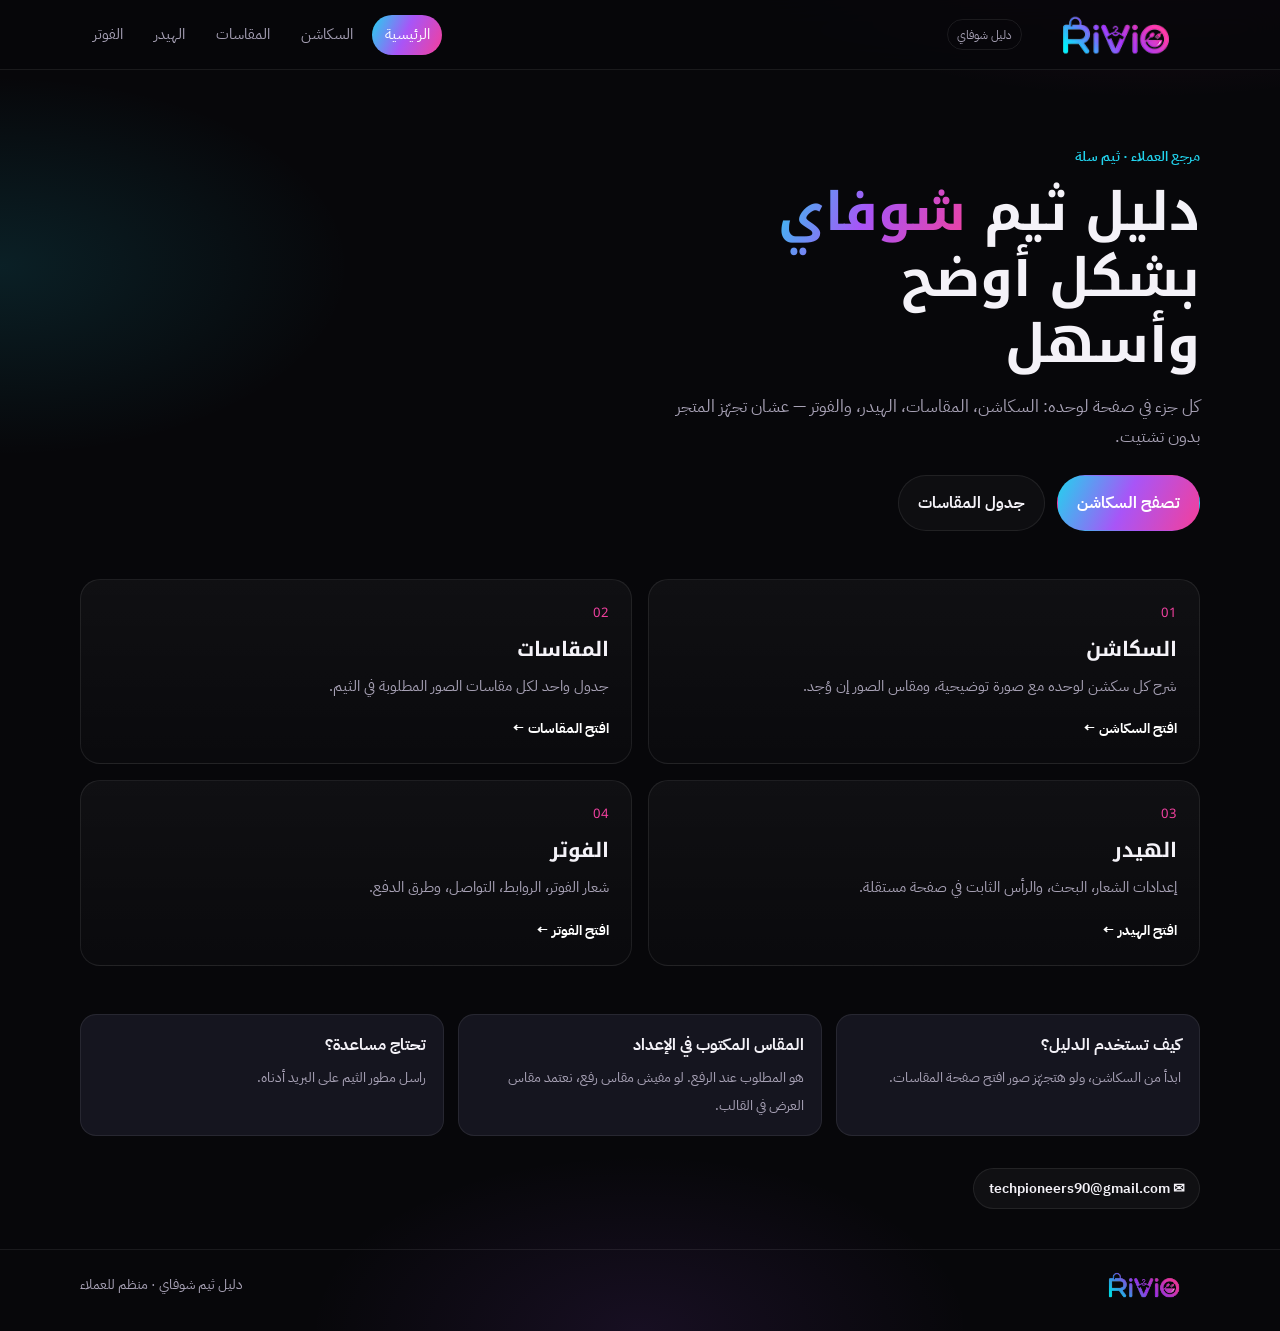
==== commit c44c21f6: "Rebuild Shofy guide as Rivio multi-page docs with clearer sections. Co-authored-by: Cursor <cursorag" ====
--- a/index.html
+++ b/index.html
@@ -3,8 +3,8 @@
 <head>
   <meta charset="utf-8">
   <meta name="viewport" content="width=device-width, initial-scale=1">
-  <title>دليل ثيم شوفاي | مرجع السكاشن والمقاسات</title>
-  <meta name="description" content="دليل ثيم شوفاي على سلة: السكاشن، المقاسات، وإعدادات الهيدر والفوتر، بصور المتجر.">
+  <title>دليل ثيم شوفاي | Rivio</title>
+  <meta name="description" content="دليل منظم لثيم شوفاي: السكاشن، المقاسات، الهيدر، والفوتر.">
   <link rel="preconnect" href="https://fonts.googleapis.com">
   <link rel="preconnect" href="https://fonts.gstatic.com" crossorigin>
   <link href="https://fonts.googleapis.com/css2?family=IBM+Plex+Sans+Arabic:wght@400;500;600;700&family=Noto+Kufi+Arabic:wght@600;700&display=swap" rel="stylesheet">
@@ -13,966 +13,76 @@
 <body>
   <header class="nav">
     <div class="wrap nav-inner">
-      <a class="brand" href="#top"><img src="https://salahhusham.github.io/shofy-salla-docs/Shofiy_Logo.png" alt="شوفاي"></a>
+      <a class="brand" href="index.html"><img src="Rivio_Logo.png" alt="Rivio"><span class="brand-tag">دليل شوفاي</span></a>
       <nav class="nav-links">
-        <a href="#preview">المعاينة</a>
-        <a href="#sizes">المقاسات</a>
-        <a href="#globals">إعدادات عامة</a>
-        <a href="#sections">السكاشن</a>
-        <a href="#contact">التواصل</a>
+        <a data-nav href="index.html">الرئيسية</a>
+        <a data-nav href="sections.html">السكاشن</a>
+        <a data-nav href="sizes.html">المقاسات</a>
+        <a data-nav href="header.html">الهيدر</a>
+        <a data-nav href="footer.html">الفوتر</a>
       </nav>
-      <a class="nav-cta" href="#sections">السكاشن</a>
     </div>
   </header>
-  <main id="top">
-    <section class="hero">
-      <div class="wrap hero-grid">
-        <div>
-          <div class="eyebrow">مرجع العملاء · ثيم سلة · Shofy</div>
-          <h1>دليل ثيم <em>شوفاي</em><br>سكاشن، مقاسات، وإعدادات</h1>
-          <p class="hero-lead">مبني من مكوّنات الثيم ولقطات الدليل. لكل سكشن شرح واضح، ومعه مقاس الصور إن كان السكشن يطلب رفع صورة: إما المقاس المكتوب في الإعداد، أو مقاس وسم الصورة في القالب.</p>
-          <div class="hero-actions">
-            <a class="btn btn-primary" href="#sections">تصفح السكاشن</a>
-            <a class="btn btn-ghost" href="#sizes">جدول المقاسات</a>
-            <a class="btn btn-gold" href="#contact">التواصل</a>
-          </div>
-          <div class="price-chip">
-            <strong>34 سكشن</strong>
-            <span class="note">موثّق من ملفات الثيم</span>
-            <span class="help">إذا احتجت مساعدة في إعداد الصور، راسل بريد مطور الثيم.</span>
-          </div>
-          <div class="contact-row">
-            <a class="contact-pill" href="mailto:techpioneers90@gmail.com">✉ techpioneers90@gmail.com</a>
-            <a class="contact-pill" href="#whatsapp">واتساب من إعداد الثيم</a>
-          </div>
-        </div>
-        <figure class="hero-visual">
-          <img src="https://salahhusham.github.io/shofy-salla-docs/imges/2.jpeg" alt="سلايدر صور ثيم شوفاي">
-        </figure>
-      </div>
-    </section>
 
-    <section class="block" id="preview">
+  <main>
+    <section class="home-hero">
       <div class="wrap">
-        <h2>لقطات من الدليل</h2>
-        <p class="sub">صور السكاشن الخاصة بشوفاي، بنفس ترتيب بطاقات الدليل.</p>
-        <div class="preview-grid">
-          <figure class="shot"><img src="https://salahhusham.github.io/shofy-salla-docs/imges/2.jpeg" alt="سلايدر صور"><figcaption>سلايدر الصور</figcaption></figure>
-          <figure class="shot"><img src="https://salahhusham.github.io/shofy-salla-docs/imges/6.jpeg" alt="بنرات"><figcaption>بنرات العروض</figcaption></figure>
-          <figure class="shot"><img src="https://salahhusham.github.io/shofy-salla-docs/imges/9.jpeg" alt="مقارنة"><figcaption>مقارنة قبل وبعد</figcaption></figure>
+        <div class="eyebrow">مرجع العملاء · ثيم سلة</div>
+        <h1>دليل ثيم <span class="grad-text">شوفاي</span> بشكل أوضح وأسهل</h1>
+        <p class="lead">كل جزء في صفحة لوحده: السكاشن، المقاسات، الهيدر، والفوتر — عشان تجهّز المتجر بدون تشتيت.</p>
+        <div class="hero-actions">
+          <a class="btn btn-primary" href="sections.html">تصفح السكاشن</a>
+          <a class="btn btn-ghost" href="sizes.html">جدول المقاسات</a>
         </div>
       </div>
     </section>
 
-    <section class="block" id="colors">
-      <div class="wrap">
-        <h2>ألوان الهوية</h2>
-        <p class="sub">ألوان شعار شوفاي المستخدمة في هذا الدليل. لون المتجر نفسه يتغير من إعداد لون الثيم في لوحة سلة.</p>
-        <div class="swatches">
-          <div class="swatch"><i style="background:#ff3b86"></i><div>وردي الشعار<br><code>#ff3b86</code></div></div>
-          <div class="swatch"><i style="background:#ffb11a"></i><div>برتقالي الشعار<br><code>#ffb11a</code></div></div>
-          <div class="swatch"><i style="background:#21d4ee"></i><div>سماوي الشعار<br><code>#21d4ee</code></div></div>
-          <div class="swatch"><i style="background:#17171b"></i><div>النص الغامق<br><code>#17171b</code></div></div>
-          <div class="swatch"><i style="background:#ffffff"></i><div>خلفية الصفحة الافتراضية<br><code>#ffffff</code></div></div>
-        </div>
-        <div class="stats">
-          <div class="stat"><strong>34</strong><span>سكشن في هذا الدليل</span></div>
-          <div class="stat"><strong>3</strong><span>هيدر · تخطيط · فوتر</span></div>
-          <div class="stat"><strong>RTL</strong><span>عربي بالكامل</span></div>
-        </div>
+    <div class="wrap">
+      <div class="hubs">
+        <a class="hub" href="sections.html">
+          <span class="n">01</span>
+          <h2>السكاشن</h2>
+          <p>شرح كل سكشن لوحده مع صورة توضيحية، ومقاس الصور إن وُجد.</p>
+          <span class="go">افتح السكاشن ←</span>
+        </a>
+        <a class="hub" href="sizes.html">
+          <span class="n">02</span>
+          <h2>المقاسات</h2>
+          <p>جدول واحد لكل مقاسات الصور المطلوبة في الثيم.</p>
+          <span class="go">افتح المقاسات ←</span>
+        </a>
+        <a class="hub" href="header.html">
+          <span class="n">03</span>
+          <h2>الهيدر</h2>
+          <p>إعدادات الشعار، البحث، والرأس الثابت في صفحة مستقلة.</p>
+          <span class="go">افتح الهيدر ←</span>
+        </a>
+        <a class="hub" href="footer.html">
+          <span class="n">04</span>
+          <h2>الفوتر</h2>
+          <p>شعار الفوتر، الروابط، التواصل، وطرق الدفع.</p>
+          <span class="go">افتح الفوتر ←</span>
+        </a>
       </div>
-    </section>
 
-    <section class="block" id="sizes">
-      <div class="wrap">
-        <h2>جدول المقاسات السريع</h2>
-        <p class="sub">إذا كُتب المقاس في إعداد المكوّن فهو المعتمد. إذا لم يُكتب، الرقم هو width × height من وسم الصورة في القالب، وليس شرط قص إجباري.</p>
-        <div class="table-wrap">
-          <table class="sizes-table">
-            <thead><tr><th>السكشن</th><th>المقاس</th><th>المصدر</th></tr></thead>
-            <tbody><tr data-name="شريط إعلانات"><td>شريط إعلانات</td><td><code>26 × 26</code></td><td>لا يوجد مقاس رفع في الإعداد. المقاس مأخوذ من وسم الصورة في القالب (width و height).</td></tr><tr data-name="سلايدر صور"><td>سلايدر صور</td><td><code>1669 × 668 · 768 × 566</code></td><td>المقاس مكتوب في وصف إعداد المكوّن داخل الثيم.</td></tr><tr data-name="روابط سريعة"><td>روابط سريعة</td><td><code>106 × 155</code></td><td>لا يوجد مقاس رفع في الإعداد. المقاس مأخوذ من وسم الصورة في القالب (width و height).</td></tr><tr data-name="خصومات شكل 2"><td>خصومات شكل 2</td><td><code>550 × 350</code></td><td>لا يوجد مقاس رفع في الإعداد. المقاس مأخوذ من وسم الصورة في القالب (width و height).</td></tr><tr data-name="منتجات متحركة"><td>منتجات متحركة</td><td><code>نسبة البطاقة</code></td><td>صور المنتجات تتبع إعداد «طول صورة المنتج»: القيمة الافتراضية 1 وتعطي نسبة عرض 1 / 1.1، والمدى من 0 إلى 5. لا يوجد مقاس رفع بالبكسل.</td></tr><tr data-name="بنرات"><td>بنرات</td><td><code>2881 × 961 · 768 × 983</code></td><td>المقاس مكتوب في وصف إعداد المكوّن داخل الثيم.</td></tr><tr data-name="منتجات مميزة"><td>منتجات مميزة</td><td><code>نسبة البطاقة</code></td><td>صور المنتجات تتبع إعداد «طول صورة المنتج»: القيمة الافتراضية 1 وتعطي نسبة عرض 1 / 1.1، والمدى من 0 إلى 5. لا يوجد مقاس رفع بالبكسل.</td></tr><tr data-name="صور مربعة"><td>صور مربعة</td><td><code>200 × 200</code></td><td>لا يوجد مقاس رفع في الإعداد. المقاس مأخوذ من وسم الصورة في القالب (width و height).</td></tr><tr data-name="مقارنة"><td>مقارنة</td><td><code>500 × 500</code></td><td>لا يوجد مقاس رفع في الإعداد. المقاس مأخوذ من وسم الصورة في القالب (width و height).</td></tr><tr data-name="منتجات بتبويبات"><td>منتجات بتبويبات</td><td><code>نسبة البطاقة</code></td><td>صور المنتجات تتبع إعداد «طول صورة المنتج»: القيمة الافتراضية 1 وتعطي نسبة عرض 1 / 1.1، والمدى من 0 إلى 5. لا يوجد مقاس رفع بالبكسل.</td></tr><tr data-name="اسلايدر ونصوص"><td>اسلايدر ونصوص</td><td><code>634 × 372</code></td><td>المقاس مكتوب في وصف إعداد المكوّن داخل الثيم.</td></tr><tr data-name="شريط التنبيهات"><td>شريط التنبيهات</td><td><code>26 × 26</code></td><td>لا يوجد مقاس رفع في الإعداد. المقاس مأخوذ من وسم الصورة في القالب (width و height).</td></tr><tr data-name="تصنيفات ثابتة"><td>تصنيفات ثابتة</td><td><code>200 × 200</code></td><td>المقاس مكتوب في وصف إعداد المكوّن داخل الثيم.</td></tr><tr data-name="تصنيفات ومميزات"><td>تصنيفات ومميزات</td><td><code>180 × 175 · 54 × 54</code></td><td>لا يوجد مقاس رفع في الإعداد. المقاس مأخوذ من وسم الصورة في القالب (width و height).</td></tr><tr data-name="فيديو"><td>فيديو</td><td><code>1669 × 771</code></td><td>المقاس مكتوب في وصف إعداد المكوّن داخل الثيم.</td></tr><tr data-name="ماركات شكل 2"><td>ماركات شكل 2</td><td><code>100 × 100</code></td><td>المقاس مكتوب في وصف إعداد المكوّن داخل الثيم.</td></tr><tr data-name="روابط سريعة شكل 3"><td>روابط سريعة شكل 3</td><td><code>600 × 496</code></td><td>المقاس مكتوب في وصف إعداد المكوّن داخل الثيم.</td></tr><tr data-name="من نحن"><td>من نحن</td><td><code>600 × 462</code></td><td>المقاس مكتوب في وصف إعداد المكوّن داخل الثيم.</td></tr><tr data-name="بنر ومنتجات"><td>بنر ومنتجات</td><td><code>727 × 1000</code></td><td>المقاس مكتوب في وصف إعداد المكوّن داخل الثيم.</td></tr><tr data-name="مجموعة صور"><td>مجموعة صور</td><td><code>400 × 533</code></td><td>المقاس مكتوب في وصف إعداد المكوّن داخل الثيم.</td></tr><tr data-name="روابط سريعة شكل 2"><td>روابط سريعة شكل 2</td><td><code>600 × 496</code></td><td>المقاس مكتوب في وصف إعداد المكوّن داخل الثيم.</td></tr><tr data-name="روابط ومميزات"><td>روابط ومميزات</td><td><code>446 × 500 · 80 × 80</code></td><td>المقاس مكتوب في وصف إعداد المكوّن داخل الثيم.</td></tr><tr data-name="العروض والخصومات"><td>العروض والخصومات</td><td><code>بدون صورة ثابتة</code></td><td>هذا السكشن لا يفرض مقاس صورة.</td></tr><tr data-name="عناصر بنرات ونصوص"><td>عناصر بنرات ونصوص</td><td><code>1132 × 792</code></td><td>المقاس مكتوب في وصف إعداد المكوّن داخل الثيم.</td></tr><tr data-name="الماركات التجارية"><td>الماركات التجارية</td><td><code>125 × 125</code></td><td>لا يوجد مقاس رفع في الإعداد. المقاس مأخوذ من وسم الصورة في القالب (width و height).</td></tr><tr data-name="المدونة"><td>المدونة</td><td><code>350 × 350</code></td><td>لا يوجد مقاس رفع في الإعداد. المقاس مأخوذ من وسم الصورة في القالب (width و height).</td></tr><tr data-name="منتجات متحركة مع خلفية"><td>منتجات متحركة مع خلفية</td><td><code>1233 × 500</code></td><td>المقاس مكتوب في وصف إعداد المكوّن داخل الثيم.</td></tr><tr data-name="الاسئلة الشائعة"><td>الاسئلة الشائعة</td><td><code>بدون صورة ثابتة</code></td><td>هذا السكشن لا يفرض مقاس صورة.</td></tr><tr data-name="تواصل معنا"><td>تواصل معنا</td><td><code>بدون صورة ثابتة</code></td><td>هذا السكشن لا يفرض مقاس صورة.</td></tr><tr data-name="الفروع"><td>الفروع</td><td><code>بدون صورة ثابتة</code></td><td>هذا السكشن لا يفرض مقاس صورة.</td></tr><tr data-name="خصائص المتجر"><td>خصائص المتجر</td><td><code>120 × 120</code></td><td>المقاس مكتوب في وصف إعداد المكوّن داخل الثيم.</td></tr><tr data-name="آراء عملاء مخصصة"><td>آراء عملاء مخصصة</td><td><code>68 × 68</code></td><td>المقاس مكتوب في وصف إعداد المكوّن داخل الثيم.</td></tr><tr data-name="اسلايدر مميز"><td>اسلايدر مميز</td><td><code>عرض 1670</code></td><td>لا يوجد مقاس رفع في الإعداد. المقاس مأخوذ من وسم الصورة في القالب (width و height).</td></tr><tr data-name="نقاط منتجات"><td>نقاط منتجات</td><td><code>1200 × 550 · 60 × 60</code></td><td>لا يوجد مقاس رفع في الإعداد. المقاس مأخوذ من وسم الصورة في القالب (width و height).</td></tr></tbody>
-          </table>
-        </div>
+      <div class="tips-row">
+        <div class="tip"><strong>كيف تستخدم الدليل؟</strong><span>ابدأ من السكاشن، ولو هتجهّز صور افتح صفحة المقاسات.</span></div>
+        <div class="tip"><strong>المقاس المكتوب في الإعداد</strong><span>هو المطلوب عند الرفع. لو مفيش مقاس رفع، نعتمد مقاس العرض في القالب.</span></div>
+        <div class="tip"><strong>تحتاج مساعدة؟</strong><span>راسل مطور الثيم على البريد أدناه.</span></div>
       </div>
-    </section>
 
-    <section class="block" id="globals">
-      <div class="wrap">
-        <h2>الإعدادات العامة</h2>
-        <p class="sub">هيدر · تخطيط · فوتر. تؤثر على صفحات المتجر كلها.</p>
-        <div class="global-cards">
-          <a class="sec-card" href="#global-header"><span class="sec-num">01</span><h3>الهيدر</h3><p>شعار، بحث، رأس ثابت، وقائمة الجوال.</p></a>
-          <a class="sec-card" href="#global-layout"><span class="sec-num">02</span><h3>التخطيط</h3><p>لون الصفحة، صورة المنتج، وزر واتساب.</p></a>
-          <a class="sec-card" href="#global-footer"><span class="sec-num">03</span><h3>الفوتر</h3><p>شعار المتجر، روابط، تواصل، وطرق الدفع.</p></a>
-        </div>
-        <article class="detail" id="global-header">
-          <header class="detail-head"><div><span class="cat-pill">إعدادات عامة</span><h2>الهيدر</h2><p class="lead">شعار المتجر يظهر في الهيدر بحد أقصى من ستايل القالب، وليس بمقاس رفع مكتوب.</p></div></header>
-          <div class="panel"><h4>المقاسات</h4>
-            <table><thead><tr><th>العنصر</th><th>المقاس في الستايل</th></tr></thead><tbody>
-              <tr><td>شعار الهيدر</td><td><code>أقصى ارتفاع 48px</code> · أقصى عرض <code>100px</code> ويصبح <code>170px</code> على الشاشات الأعرض قليلًا</td></tr>
-              <tr><td>ارتفاع شريط الهيدر</td><td><code>68px</code> ويصبح <code>84px</code> على الشاشات الكبيرة</td></tr>
-            </tbody></table>
-          </div>
-          <a class="back-top" href="#globals">↑ العودة للإعدادات العامة</a>
-        </article>
-        <article class="detail" id="global-layout">
-          <header class="detail-head"><div><span class="cat-pill">إعدادات عامة</span><h2>التخطيط</h2><p class="lead">لون الخلفية الافتراضي أبيض. طول صورة المنتج شريط من 0 إلى 5.</p></div></header>
-          <div class="panel" id="whatsapp"><h4>واتساب</h4>
-            <p class="lead">الزر يظهر فقط عند تفعيل «إظهار أيقونة الواتساب». الرابط <code>https://wa.me/+الرقم</code> والرقم يُكتب بالمفتاح الدولي بدون +. القيمة الحالية في ملف الثيم هي 0، أي غير مضبوطة. يمكن إظهار الأيقونة على اليمين من إعداد منفصل.</p>
-          </div>
-          <div class="panel"><h4>صورة المنتج</h4>
-            <table><thead><tr><th>العنصر</th><th>المقاس</th></tr></thead><tbody>
-              <tr><td>بطاقة المنتج القياسية</td><td>نسبة <code>1 / 1.1</code> عند القيمة الافتراضية 1. المدى 0 إلى 5 فيصبح الرقم <code>1.0</code> حتى <code>1.5</code></td></tr>
-              <tr><td>منتج بجانب نصه</td><td><code>1 / 1</code>، وتحت عرض 768px تصبح <code>1 / 0.8</code>، وتحت 450px ترجع <code>1 / 1</code></td></tr>
-            </tbody></table>
-          </div>
-          <a class="back-top" href="#globals">↑ العودة للإعدادات العامة</a>
-        </article>
-        <article class="detail" id="global-footer">
-          <header class="detail-head"><div><span class="cat-pill">إعدادات عامة</span><h2>الفوتر</h2><p class="lead">الشعار وروابط التواصل والسوشيال تأتي من لوحة سلة، وليست روابط ثابتة داخل الثيم.</p></div></header>
-          <div class="panel"><h4>المقاسات</h4>
-            <p class="empty">لوجو الفوتر يتمدد داخل صندوقه مع إبقاء الصورة كاملة (contain). لا يوجد مقاس رفع مكتوب له.</p>
-          </div>
-          <a class="back-top" href="#globals">↑ العودة للإعدادات العامة</a>
-        </article>
-      </div>
-    </section>
-
-    <section class="block" id="sections">
-      <div class="wrap">
-        <h2>سكاشن الثيم</h2>
-        <p class="sub">اضغط أي سكشن لقراءة شرحه، ومعرفة مقاس الصور إن وُجدت، وجدول الإعدادات.</p>
-        <input class="search" id="search" type="search" placeholder="ابحث باسم السكشن…">
-        <div class="filters" id="filters">
-          <button type="button" class="filter active" data-filter="all">الكل</button>
-          <button type="button" class="filter" data-filter="hero">الواجهة الرئيسية</button>
-          <button type="button" class="filter" data-filter="promo">العروض والترويج</button>
-          <button type="button" class="filter" data-filter="catalog">التصنيفات والمجموعات</button>
-          <button type="button" class="filter" data-filter="products">المنتجات</button>
-          <button type="button" class="filter" data-filter="media">الوسائط والمعارض</button>
-          <button type="button" class="filter" data-filter="social">آراء العملاء</button>
-          <button type="button" class="filter" data-filter="content">المحتوى والثقة</button>
-          <button type="button" class="filter" data-filter="other">أخرى</button>
-        </div>
-        <div class="sec-grid" id="cards">
-          <a class="sec-card" href="#sec-1" data-cat="promo">
-    <div class="card-thumb"><img src="https://salahhusham.github.io/shofy-salla-docs/imges/1.jpeg" alt="شريط إعلانات" loading="lazy"></div>
-    <span class="sec-num">01</span>
-    <h3>شريط إعلانات</h3>
-    <p>شريط نص متحرك أعلى الصفحة لإعلان سريع؛ أيقونة اختيارية صغيرة.</p>
-    <div class="sec-meta"><span>26 × 26</span><span>العروض والترويج</span></div>
-  </a>
-<a class="sec-card" href="#sec-2" data-cat="hero">
-    <div class="card-thumb"><img src="https://salahhusham.github.io/shofy-salla-docs/imges/2.jpeg" alt="سلايدر صور" loading="lazy"></div>
-    <span class="sec-num">02</span>
-    <h3>سلايدر صور</h3>
-    <p>سلايدر صور للواجهة مع نسخة ديسكتوب وجوال، عناوين وزر تسوق.</p>
-    <div class="sec-meta"><span>1669 × 668 · 768 × 566</span><span>الواجهة الرئيسية</span></div>
-  </a>
-<a class="sec-card" href="#sec-3" data-cat="catalog">
-    <div class="card-thumb"><img src="https://salahhusham.github.io/shofy-salla-docs/imges/3.jpeg" alt="روابط سريعة" loading="lazy"></div>
-    <span class="sec-num">03</span>
-    <h3>روابط سريعة</h3>
-    <p>صف روابط أو تصنيفات بصور عمودية للتنقل السريع.</p>
-    <div class="sec-meta"><span>106 × 155</span><span>التصنيفات والمجموعات</span></div>
-  </a>
-<a class="sec-card" href="#sec-4" data-cat="promo">
-    <div class="card-thumb"><img src="https://salahhusham.github.io/shofy-salla-docs/imges/4.jpeg" alt="خصومات شكل 2" loading="lazy"></div>
-    <span class="sec-num">04</span>
-    <h3>خصومات شكل 2</h3>
-    <p>بطاقة عرض بخصم، صورة، نصوص، وعداد انتهاء اختياري.</p>
-    <div class="sec-meta"><span>550 × 350</span><span>العروض والترويج</span></div>
-  </a>
-<a class="sec-card" href="#sec-5" data-cat="products">
-    <div class="card-thumb"><img src="https://salahhusham.github.io/shofy-salla-docs/imges/5.jpeg" alt="منتجات متحركة" loading="lazy"></div>
-    <span class="sec-num">05</span>
-    <h3>منتجات متحركة</h3>
-    <p>سلايدر منتجات من المتجر؛ الصور تتبع نسبة بطاقة المنتج.</p>
-    <div class="sec-meta"><span>نسبة البطاقة</span><span>المنتجات</span></div>
-  </a>
-<a class="sec-card" href="#sec-6" data-cat="promo">
-    <div class="card-thumb"><img src="https://salahhusham.github.io/shofy-salla-docs/imges/6.jpeg" alt="بنرات" loading="lazy"></div>
-    <span class="sec-num">06</span>
-    <h3>بنرات</h3>
-    <p>بنر عريض بصور منفصلة للديسكتوب والجوال مع رابط.</p>
-    <div class="sec-meta"><span>2881 × 961 · 768 × 983</span><span>العروض والترويج</span></div>
-  </a>
-<a class="sec-card" href="#sec-7" data-cat="products">
-    <div class="card-thumb"><img src="https://salahhusham.github.io/shofy-salla-docs/imges/7.jpeg" alt="منتجات مميزة" loading="lazy"></div>
-    <span class="sec-num">07</span>
-    <h3>منتجات مميزة</h3>
-    <p>شبكة منتجات مختارة بعناوين ترويجية وألوان قابلة للتخصيص.</p>
-    <div class="sec-meta"><span>نسبة البطاقة</span><span>المنتجات</span></div>
-  </a>
-<a class="sec-card" href="#sec-8" data-cat="catalog">
-    <div class="card-thumb"><img src="https://salahhusham.github.io/shofy-salla-docs/imges/8.jpeg" alt="صور مربعة" loading="lazy"></div>
-    <span class="sec-num">08</span>
-    <h3>صور مربعة</h3>
-    <p>شبكة صور مربعة مع عنوان رئيسي/فرعي ورابط لكل عنصر.</p>
-    <div class="sec-meta"><span>200 × 200</span><span>التصنيفات والمجموعات</span></div>
-  </a>
-<a class="sec-card" href="#sec-9" data-cat="media">
-    <div class="card-thumb"><img src="https://salahhusham.github.io/shofy-salla-docs/imges/9.jpeg" alt="مقارنة" loading="lazy"></div>
-    <span class="sec-num">09</span>
-    <h3>مقارنة</h3>
-    <p>مقارنة صورتين (مثل قبل وبعد) مع نص وزر.</p>
-    <div class="sec-meta"><span>500 × 500</span><span>الوسائط والمعارض</span></div>
-  </a>
-<a class="sec-card" href="#sec-10" data-cat="products">
-    <div class="card-thumb"><img src="https://salahhusham.github.io/shofy-salla-docs/imges/10.jpeg" alt="منتجات بتبويبات" loading="lazy"></div>
-    <span class="sec-num">10</span>
-    <h3>منتجات بتبويبات</h3>
-    <p>منتجات مجمّعة بتبويبات؛ الزائر ينتقل بين التبويبات.</p>
-    <div class="sec-meta"><span>نسبة البطاقة</span><span>المنتجات</span></div>
-  </a>
-<a class="sec-card" href="#sec-11" data-cat="hero">
-    <div class="card-thumb"><img src="https://salahhusham.github.io/shofy-salla-docs/imges/11.jpeg" alt="اسلايدر ونصوص" loading="lazy"></div>
-    <span class="sec-num">11</span>
-    <h3>اسلايدر ونصوص</h3>
-    <p>سلايدر بجانب نص: عنوان، وصف، زر، وصورة لكل شريحة.</p>
-    <div class="sec-meta"><span>634 × 372</span><span>الواجهة الرئيسية</span></div>
-  </a>
-<a class="sec-card" href="#sec-12" data-cat="promo">
-    <div class="card-thumb"><img src="https://salahhusham.github.io/shofy-salla-docs/imges/12.jpeg" alt="شريط التنبيهات" loading="lazy"></div>
-    <span class="sec-num">12</span>
-    <h3>شريط التنبيهات</h3>
-    <p>شريط تنبيهات بأيقونة، نص، لون خلفية، ورابط.</p>
-    <div class="sec-meta"><span>26 × 26</span><span>العروض والترويج</span></div>
-  </a>
-<a class="sec-card" href="#sec-13" data-cat="catalog">
-    <div class="card-thumb"><img src="https://salahhusham.github.io/shofy-salla-docs/imges/13.jpeg" alt="تصنيفات ثابتة" loading="lazy"></div>
-    <span class="sec-num">13</span>
-    <h3>تصنيفات ثابتة</h3>
-    <p>قائمة تصنيفات ثابتة بصور مربعة وعناوين.</p>
-    <div class="sec-meta"><span>200 × 200</span><span>التصنيفات والمجموعات</span></div>
-  </a>
-<a class="sec-card" href="#sec-14" data-cat="catalog">
-    <div class="card-thumb"><img src="https://salahhusham.github.io/shofy-salla-docs/imges/14.jpeg" alt="تصنيفات ومميزات" loading="lazy"></div>
-    <span class="sec-num">14</span>
-    <h3>تصنيفات ومميزات</h3>
-    <p>صورة رئيسية مع روابط تصنيفات/مميزات بأيقونات صغيرة.</p>
-    <div class="sec-meta"><span>180 × 175 · 54 × 54</span><span>التصنيفات والمجموعات</span></div>
-  </a>
-<a class="sec-card" href="#sec-15" data-cat="media">
-    <div class="card-thumb"><img src="https://salahhusham.github.io/shofy-salla-docs/imges/15.jpeg" alt="فيديو" loading="lazy"></div>
-    <span class="sec-num">15</span>
-    <h3>فيديو</h3>
-    <p>قسم فيديو مع عناوين ونص وزر دعوة للإجراء.</p>
-    <div class="sec-meta"><span>1669 × 771</span><span>الوسائط والمعارض</span></div>
-  </a>
-<a class="sec-card" href="#sec-16" data-cat="content">
-    <div class="card-thumb"><img src="https://salahhusham.github.io/shofy-salla-docs/imges/16.jpeg" alt="ماركات شكل 2" loading="lazy"></div>
-    <span class="sec-num">16</span>
-    <h3>ماركات شكل 2</h3>
-    <p>صف شعارات ماركات بشكل مخصص مع روابط.</p>
-    <div class="sec-meta"><span>100 × 100</span><span>المحتوى والثقة</span></div>
-  </a>
-<a class="sec-card" href="#sec-17" data-cat="catalog">
-    <div class="card-thumb"><img src="https://salahhusham.github.io/shofy-salla-docs/imges/17.jpeg" alt="روابط سريعة شكل 3" loading="lazy"></div>
-    <span class="sec-num">17</span>
-    <h3>روابط سريعة شكل 3</h3>
-    <p>بطاقات تصنيفات كبيرة بصورة ونصوص فوق الصورة وزر.</p>
-    <div class="sec-meta"><span>600 × 496</span><span>التصنيفات والمجموعات</span></div>
-  </a>
-<a class="sec-card" href="#sec-18" data-cat="content">
-    <div class="card-thumb"><img src="https://salahhusham.github.io/shofy-salla-docs/imges/18.jpeg" alt="من نحن" loading="lazy"></div>
-    <span class="sec-num">18</span>
-    <h3>من نحن</h3>
-    <p>قسم تعريفي عن المتجر: صورة + نص + زر.</p>
-    <div class="sec-meta"><span>600 × 462</span><span>المحتوى والثقة</span></div>
-  </a>
-<a class="sec-card" href="#sec-19" data-cat="promo">
-    <div class="card-thumb"><img src="https://salahhusham.github.io/shofy-salla-docs/imges/19.jpeg" alt="بنر ومنتجات" loading="lazy"></div>
-    <span class="sec-num">19</span>
-    <h3>بنر ومنتجات</h3>
-    <p>بنر رأسي أو فيديو بجانب شبكة منتجات مختارة.</p>
-    <div class="sec-meta"><span>727 × 1000</span><span>العروض والترويج</span></div>
-  </a>
-<a class="sec-card" href="#sec-20" data-cat="media">
-    <div class="card-thumb"><img src="https://salahhusham.github.io/shofy-salla-docs/imges/20.jpeg" alt="مجموعة صور" loading="lazy"></div>
-    <span class="sec-num">20</span>
-    <h3>مجموعة صور</h3>
-    <p>معرض صور عمودي مع عناوين وروابط لكل صورة.</p>
-    <div class="sec-meta"><span>400 × 533</span><span>الوسائط والمعارض</span></div>
-  </a>
-<a class="sec-card" href="#sec-21" data-cat="catalog">
-    <div class="card-thumb"><img src="https://salahhusham.github.io/shofy-salla-docs/imges/21.jpeg" alt="روابط سريعة شكل 2" loading="lazy"></div>
-    <span class="sec-num">21</span>
-    <h3>روابط سريعة شكل 2</h3>
-    <p>بطاقات تصنيفات بصورة وعنوان للتصفح السريع.</p>
-    <div class="sec-meta"><span>600 × 496</span><span>التصنيفات والمجموعات</span></div>
-  </a>
-<a class="sec-card" href="#sec-22" data-cat="content">
-    <div class="card-thumb"><img src="https://salahhusham.github.io/shofy-salla-docs/imges/22.jpeg" alt="روابط ومميزات" loading="lazy"></div>
-    <span class="sec-num">22</span>
-    <h3>روابط ومميزات</h3>
-    <p>صورة رئيسية مع قائمة مميزات بأيقونات صغيرة.</p>
-    <div class="sec-meta"><span>446 × 500 · 80 × 80</span><span>المحتوى والثقة</span></div>
-  </a>
-<a class="sec-card" href="#sec-23" data-cat="promo">
-    <div class="card-thumb"><img src="https://salahhusham.github.io/shofy-salla-docs/imges/23.jpeg" alt="العروض والخصومات" loading="lazy"></div>
-    <span class="sec-num">23</span>
-    <h3>العروض والخصومات</h3>
-    <p>عرض/خصم مع عداد زمني؛ الصورة اختيارية بلا مقاس ثابت.</p>
-    <div class="sec-meta"><span>بدون صورة ثابتة</span><span>العروض والترويج</span></div>
-  </a>
-<a class="sec-card" href="#sec-24" data-cat="promo">
-    <div class="card-thumb"><img src="https://salahhusham.github.io/shofy-salla-docs/imges/24.jpeg" alt="عناصر بنرات ونصوص" loading="lazy"></div>
-    <span class="sec-num">24</span>
-    <h3>عناصر بنرات ونصوص</h3>
-    <p>شبكة بنرات مع عناوين وزر لكل عنصر.</p>
-    <div class="sec-meta"><span>1132 × 792</span><span>العروض والترويج</span></div>
-  </a>
-<a class="sec-card" href="#sec-25" data-cat="content">
-    <div class="card-thumb"><img src="https://salahhusham.github.io/shofy-salla-docs/imges/25.jpeg" alt="الماركات التجارية" loading="lazy"></div>
-    <span class="sec-num">25</span>
-    <h3>الماركات التجارية</h3>
-    <p>شعارات الماركات من بيانات سلة، مع خيار العرض الدائري.</p>
-    <div class="sec-meta"><span>125 × 125</span><span>المحتوى والثقة</span></div>
-  </a>
-<a class="sec-card" href="#sec-26" data-cat="content">
-    <div class="card-thumb"><img src="https://salahhusham.github.io/shofy-salla-docs/imges/26.jpeg" alt="المدونة" loading="lazy"></div>
-    <span class="sec-num">26</span>
-    <h3>المدونة</h3>
-    <p>بطاقات مقالات المدونة مع صورة لكل مقال.</p>
-    <div class="sec-meta"><span>350 × 350</span><span>المحتوى والثقة</span></div>
-  </a>
-<a class="sec-card" href="#sec-27" data-cat="products">
-    <div class="card-thumb"><img src="https://salahhusham.github.io/shofy-salla-docs/imges/27.jpeg" alt="منتجات متحركة مع خلفية" loading="lazy"></div>
-    <span class="sec-num">27</span>
-    <h3>منتجات متحركة مع خلفية</h3>
-    <p>سلايدر منتجات فوق صورة خلفية عريضة.</p>
-    <div class="sec-meta"><span>1233 × 500</span><span>المنتجات</span></div>
-  </a>
-<a class="sec-card" href="#sec-28" data-cat="content">
-    <div class="card-thumb"><img src="https://salahhusham.github.io/shofy-salla-docs/imges/28.jpeg" alt="الاسئلة الشائعة" loading="lazy"></div>
-    <span class="sec-num">28</span>
-    <h3>الاسئلة الشائعة</h3>
-    <p>أسئلة شائعة قابلة للطي؛ بدون صور.</p>
-    <div class="sec-meta"><span>بدون صورة ثابتة</span><span>المحتوى والثقة</span></div>
-  </a>
-<a class="sec-card" href="#sec-29" data-cat="content">
-    <div class="card-thumb"><img src="https://salahhusham.github.io/shofy-salla-docs/imges/29.jpeg" alt="تواصل معنا" loading="lazy"></div>
-    <span class="sec-num">29</span>
-    <h3>تواصل معنا</h3>
-    <p>بيانات تواصل، بريد، جوال، عنوان، وخريطة.</p>
-    <div class="sec-meta"><span>بدون صورة ثابتة</span><span>المحتوى والثقة</span></div>
-  </a>
-<a class="sec-card" href="#sec-30" data-cat="content">
-    <div class="card-thumb"><img src="https://salahhusham.github.io/shofy-salla-docs/imges/30.jpeg" alt="الفروع" loading="lazy"></div>
-    <span class="sec-num">30</span>
-    <h3>الفروع</h3>
-    <p>قائمة فروع المتجر مع تضمين خريطة لكل فرع.</p>
-    <div class="sec-meta"><span>بدون صورة ثابتة</span><span>المحتوى والثقة</span></div>
-  </a>
-<a class="sec-card" href="#sec-31" data-cat="content">
-    <div class="card-thumb"><img src="https://salahhusham.github.io/shofy-salla-docs/imges/31.jpeg" alt="خصائص المتجر" loading="lazy"></div>
-    <span class="sec-num">31</span>
-    <h3>خصائص المتجر</h3>
-    <p>صف مميزات المتجر بأيقونة وعنوان ووصف قصير.</p>
-    <div class="sec-meta"><span>120 × 120</span><span>المحتوى والثقة</span></div>
-  </a>
-<a class="sec-card" href="#sec-32" data-cat="social">
-    <div class="card-thumb missing">لا توجد لقطة</div>
-    <span class="sec-num">32</span>
-    <h3>آراء عملاء مخصصة</h3>
-    <p>آراء عملاء مخصصة بصورة العميل والنجوم والنص.</p>
-    <div class="sec-meta"><span>68 × 68</span><span>آراء العملاء</span></div>
-  </a>
-<a class="sec-card" href="#sec-33" data-cat="hero">
-    <div class="card-thumb missing">لا توجد لقطة</div>
-    <span class="sec-num">33</span>
-    <h3>اسلايدر مميز</h3>
-    <p>سلايدر صور أو فيديو مع نصوص وزر فوق الشريحة.</p>
-    <div class="sec-meta"><span>عرض 1670</span><span>الواجهة الرئيسية</span></div>
-  </a>
-<a class="sec-card" href="#sec-34" data-cat="products">
-    <div class="card-thumb missing">لا توجد لقطة</div>
-    <span class="sec-num">34</span>
-    <h3>نقاط منتجات</h3>
-    <p>صورة كبيرة بنقاط قابلة للنقر تربط بمنتجات.</p>
-    <div class="sec-meta"><span>1200 × 550 · 60 × 60</span><span>المنتجات</span></div>
-  </a>
-        </div>
-        <div id="details">
-          <article class="detail" id="sec-1" data-cat="promo">
-    <header class="detail-head">
-      <div>
-        <span class="cat-pill">العروض والترويج</span>
-        <h2>شريط إعلانات</h2>
-        <p class="lead">يعرض شريط إعلانات نصي متحرك أعلى المتجر لجذب الانتباه لعروض أو رسائل قصيرة. في اللقطات غالبًا يظهر كنص فقط. إن رُفعت أيقونة، مقاسها في القالب 26 × 26.</p>
-        <div class="badges"><span class="badge">26 × 26</span></div>
-      </div>
-      <div class="file-box"><span>ملف السكشن</span><code>إعدادات الثيم · شريط الإعلانات</code></div>
-    </header>
-    <figure class="detail-shot"><img src="https://salahhusham.github.io/shofy-salla-docs/imges/1.jpeg" alt="شريط إعلانات" loading="lazy"></figure>
-    <div class="panel"><h4>المقاسات</h4><table><thead><tr><th>المصدر</th><th>المقاس</th></tr></thead><tbody><tr><td>وسم الصورة في القالب</td><td><code>26 × 26</code></td></tr></tbody></table></div>
-    <div class="panel"><h4>جدول الإعدادات (0)</h4><p class="empty">إعدادات هذا الجزء عامة أو مربوطة ببيانات المتجر، وليست حقول مكوّن مستقلة.</p></div>
-    <a class="back-top" href="#sections">↑ العودة لقائمة السكاشن</a>
-  </article>
-<article class="detail" id="sec-2" data-cat="hero">
-    <header class="detail-head">
-      <div>
-        <span class="cat-pill">الواجهة الرئيسية</span>
-        <h2>سلايدر صور</h2>
-        <p class="lead">سلايدر صور كامل العرض في الصفحة الرئيسية، مع عنوان فرعي ورئيسي وزر ورابط. ارفع صورة ديسكتوب 1669 × 668 وصورة جوال 768 × 566 لأفضل وضوح.</p>
-        <div class="badges"><span class="badge">1669 × 668 · 768 × 566</span></div>
-      </div>
-      <div class="file-box"><span>ملف السكشن</span><code>slider-imgs.twig</code></div>
-    </header>
-    <figure class="detail-shot"><img src="https://salahhusham.github.io/shofy-salla-docs/imges/2.jpeg" alt="سلايدر صور" loading="lazy"></figure>
-    <div class="panel"><h4>المقاسات</h4><table><thead><tr><th>المصدر</th><th>المقاس</th></tr></thead><tbody><tr><td>في إعداد الثيم</td><td><code>1669 × 668</code></td></tr><tr><td>في إعداد الثيم</td><td><code>768 × 566</code></td></tr><tr><td>وسم الصورة في القالب</td><td><code>عرض 1670</code></td></tr></tbody></table></div>
-    <div class="panel"><h4>جدول الإعدادات (9)</h4><div class="table-wrap"><table><thead><tr><th>الإعداد</th><th>النوع</th><th>ملاحظة / مقاس</th><th>افتراضي</th></tr></thead><tbody><tr><td>بدون هوامش</td><td><span class="type">تفعيل/إيقاف</span></td><td>—</td><td><code>لا</code></td></tr><tr><td>الصورة</td><td><span class="type">صورة</span></td><td>مقاس الصورة 1669 عرض * 668 طول</td><td><code>—</code></td></tr><tr><td>صورة الجوال</td><td><span class="type">صورة</span></td><td>مقاس الصورة 768 عرض * 566 طول</td><td><code>—</code></td></tr><tr><td>لون النص</td><td><span class="type">لون</span></td><td>—</td><td><code>#010F1C</code></td></tr><tr><td>مكان النص</td><td><span class="type">قائمة عناصر</span></td><td>—</td><td><code>—</code></td></tr><tr><td>العنوان الفرعي</td><td><span class="type">نص</span></td><td>—</td><td><code>—</code></td></tr><tr><td>العنوان الرئيسي</td><td><span class="type">نص</span></td><td>—</td><td><code>—</code></td></tr><tr><td>نص الزر</td><td><span class="type">نص</span></td><td>—</td><td><code>تسوق الآن</code></td></tr><tr><td>الرابط</td><td><span class="type">قائمة عناصر</span></td><td>—</td><td><code>—</code></td></tr></tbody></table></div></div>
-    <a class="back-top" href="#sections">↑ العودة لقائمة السكاشن</a>
-  </article>
-<article class="detail" id="sec-3" data-cat="catalog">
-    <header class="detail-head">
-      <div>
-        <span class="cat-pill">التصنيفات والمجموعات</span>
-        <h2>روابط سريعة</h2>
-        <p class="lead">يعرض روابط سريعة أو تصنيفات كبطاقات متحركة للتنقل داخل المتجر. يمكن ربط التصنيفات من سلة أو عناصر مخصصة. مقاس صورة العنصر في القالب 106 × 155.</p>
-        <div class="badges"><span class="badge">106 × 155</span></div>
-      </div>
-      <div class="file-box"><span>ملف السكشن</span><code>main-links.twig</code></div>
-    </header>
-    <figure class="detail-shot"><img src="https://salahhusham.github.io/shofy-salla-docs/imges/3.jpeg" alt="روابط سريعة" loading="lazy"></figure>
-    <div class="panel"><h4>المقاسات</h4><table><thead><tr><th>المصدر</th><th>المقاس</th></tr></thead><tbody><tr><td>وسم الصورة في القالب</td><td><code>106 × 155</code></td></tr></tbody></table></div>
-    <div class="panel"><h4>جدول الإعدادات (10)</h4><div class="table-wrap"><table><thead><tr><th>الإعداد</th><th>النوع</th><th>ملاحظة / مقاس</th><th>افتراضي</th></tr></thead><tbody><tr><td>عنوان ترويجي</td><td><span class="type">نص</span></td><td>—</td><td><code>—</code></td></tr><tr><td>العنوان الرئيسي</td><td><span class="type">نص</span></td><td>—</td><td><code>—</code></td></tr><tr><td>نص اضافي</td><td><span class="type">نص</span></td><td>—</td><td><code>—</code></td></tr><tr><td>لون النص</td><td><span class="type">لون</span></td><td>—</td><td><code>#010F1C</code></td></tr><tr><td>عرض أسهم التحرك</td><td><span class="type">تفعيل/إيقاف</span></td><td>—</td><td><code>نعم</code></td></tr><tr><td>عرض روابط التصنيفات</td><td><span class="type">تفعيل/إيقاف</span></td><td>يمكنك تحديد التصنيفات بدل العناصر الخاصة، مع امكانية عرض صورة التصنيف مع العنصر</td><td><code>لا</code></td></tr><tr><td>حدد التصنيفات</td><td><span class="type">قائمة عناصر</span></td><td>—</td><td><code>—</code></td></tr><tr><td>الصورة</td><td><span class="type">صورة</span></td><td>—</td><td><code>—</code></td></tr><tr><td>العنوان</td><td><span class="type">نص</span></td><td>—</td><td><code>—</code></td></tr><tr><td>الرابط</td><td><span class="type">قائمة عناصر</span></td><td>—</td><td><code>—</code></td></tr></tbody></table></div></div>
-    <a class="back-top" href="#sections">↑ العودة لقائمة السكاشن</a>
-  </article>
-<article class="detail" id="sec-4" data-cat="promo">
-    <header class="detail-head">
-      <div>
-        <span class="cat-pill">العروض والترويج</span>
-        <h2>خصومات شكل 2</h2>
-        <p class="lead">قسم عروض وخصومات بشكل بطاقة: صورة، عنوان، نص، زر، وعداد انتهاء اختياري. مقاس الصورة في القالب 550 × 350 (لا يوجد مقاس رفع مكتوب في الإعداد).</p>
-        <div class="badges"><span class="badge">550 × 350</span></div>
-      </div>
-      <div class="file-box"><span>ملف السكشن</span><code>offers.twig</code></div>
-    </header>
-    <figure class="detail-shot"><img src="https://salahhusham.github.io/shofy-salla-docs/imges/4.jpeg" alt="خصومات شكل 2" loading="lazy"></figure>
-    <div class="panel"><h4>المقاسات</h4><table><thead><tr><th>المصدر</th><th>المقاس</th></tr></thead><tbody><tr><td>وسم الصورة في القالب</td><td><code>550 × 350</code></td></tr></tbody></table></div>
-    <div class="panel"><h4>جدول الإعدادات (10)</h4><div class="table-wrap"><table><thead><tr><th>الإعداد</th><th>النوع</th><th>ملاحظة / مقاس</th><th>افتراضي</th></tr></thead><tbody><tr><td>لون الخلفية</td><td><span class="type">لون</span></td><td>—</td><td><code>#fff</code></td></tr><tr><td>لون النص</td><td><span class="type">لون</span></td><td>—</td><td><code>#010F1C</code></td></tr><tr><td>الصورة</td><td><span class="type">صورة</span></td><td>—</td><td><code>—</code></td></tr><tr><td>طريقة عرض الصورة</td><td><span class="type">قائمة عناصر</span></td><td>—</td><td><code>—</code></td></tr><tr><td>العنوان الرئيسي</td><td><span class="type">نص</span></td><td>—</td><td><code>—</code></td></tr><tr><td>العنوان الفرعي</td><td><span class="type">نص</span></td><td>—</td><td><code>—</code></td></tr><tr><td>تفعيل عداد الخصومات</td><td><span class="type">تفعيل/إيقاف</span></td><td>—</td><td><code>لا</code></td></tr><tr><td>حدد تاريخ انتهاء الخصم</td><td><span class="type">نص</span></td><td>—</td><td><code>2025-03-05</code></td></tr><tr><td>نص الزر</td><td><span class="type">نص</span></td><td>—</td><td><code>تسوق الآن</code></td></tr><tr><td>الرابط</td><td><span class="type">قائمة عناصر</span></td><td>—</td><td><code>—</code></td></tr></tbody></table></div></div>
-    <a class="back-top" href="#sections">↑ العودة لقائمة السكاشن</a>
-  </article>
-<article class="detail" id="sec-5" data-cat="products">
-    <header class="detail-head">
-      <div>
-        <span class="cat-pill">المنتجات</span>
-        <h2>منتجات متحركة</h2>
-        <p class="lead">يعرض منتجات في سلايدر أفقي متحرك. صور المنتجات تأتي من بيانات المنتج وتتبع إعداد «طول صورة المنتج» (افتراضيًا نسبة 1 / 1.1)، وليست بمقاس رفع ثابت بالبكسل.</p>
-        <div class="badges"><span class="badge">نسبة البطاقة</span></div>
-      </div>
-      <div class="file-box"><span>ملف السكشن</span><code>products-slider.twig</code></div>
-    </header>
-    <figure class="detail-shot"><img src="https://salahhusham.github.io/shofy-salla-docs/imges/5.jpeg" alt="منتجات متحركة" loading="lazy"></figure>
-    <div class="panel"><h4>المقاسات</h4><table><thead><tr><th>المصدر</th><th>المقاس</th></tr></thead><tbody><tr><td>صورة المنتج</td><td><code>النسبة 1 / 1.1 افتراضيًا</code></td></tr></tbody></table></div>
-    <div class="panel"><h4>جدول الإعدادات (0)</h4><p class="empty">إعدادات هذا الجزء عامة أو مربوطة ببيانات المتجر، وليست حقول مكوّن مستقلة.</p></div>
-    <a class="back-top" href="#sections">↑ العودة لقائمة السكاشن</a>
-  </article>
-<article class="detail" id="sec-6" data-cat="promo">
-    <header class="detail-head">
-      <div>
-        <span class="cat-pill">العروض والترويج</span>
-        <h2>بنرات</h2>
-        <p class="lead">بنر ترويجي عريض قابل للضغط. ارفع صورة ديسكتوب 2881 × 961 وصورة جوال 768 × 983 حسب وصف إعداد المكوّن.</p>
-        <div class="badges"><span class="badge">2881 × 961 · 768 × 983</span></div>
-      </div>
-      <div class="file-box"><span>ملف السكشن</span><code>banners.twig</code></div>
-    </header>
-    <figure class="detail-shot"><img src="https://salahhusham.github.io/shofy-salla-docs/imges/6.jpeg" alt="بنرات" loading="lazy"></figure>
-    <div class="panel"><h4>المقاسات</h4><table><thead><tr><th>المصدر</th><th>المقاس</th></tr></thead><tbody><tr><td>في إعداد الثيم</td><td><code>2881 × 961</code></td></tr><tr><td>في إعداد الثيم</td><td><code>768 × 983</code></td></tr><tr><td>وسم الصورة في القالب</td><td><code>1800 × 450</code></td></tr></tbody></table></div>
-    <div class="panel"><h4>جدول الإعدادات (5)</h4><div class="table-wrap"><table><thead><tr><th>الإعداد</th><th>النوع</th><th>ملاحظة / مقاس</th><th>افتراضي</th></tr></thead><tbody><tr><td>بدون حواف دائرية</td><td><span class="type">تفعيل/إيقاف</span></td><td>—</td><td><code>لا</code></td></tr><tr><td>إزالة المسافات بين هذا العنصر والعناصر المجاورة</td><td><span class="type">تفعيل/إيقاف</span></td><td>—</td><td><code>لا</code></td></tr><tr><td>صورة البنر</td><td><span class="type">صورة</span></td><td>مقاس الصورة 2881 عرض * 961 طول</td><td><code>—</code></td></tr><tr><td>صورة البنر في الجوال</td><td><span class="type">صورة</span></td><td>مقاس الصورة 768 عرض * 983 طول</td><td><code>—</code></td></tr><tr><td>الرابط</td><td><span class="type">قائمة عناصر</span></td><td>—</td><td><code>—</code></td></tr></tbody></table></div></div>
-    <a class="back-top" href="#sections">↑ العودة لقائمة السكاشن</a>
-  </article>
-<article class="detail" id="sec-7" data-cat="products">
-    <header class="detail-head">
-      <div>
-        <span class="cat-pill">المنتجات</span>
-        <h2>منتجات مميزة</h2>
-        <p class="lead">يعرض مجموعة منتجات مميزة يختارها التاجر، مع عناوين ونص ولون خلفية. صور المنتجات تتبع نسبة بطاقة المنتج الافتراضية 1 / 1.1.</p>
-        <div class="badges"><span class="badge">نسبة البطاقة</span></div>
-      </div>
-      <div class="file-box"><span>ملف السكشن</span><code>spicial-products.twig</code></div>
-    </header>
-    <figure class="detail-shot"><img src="https://salahhusham.github.io/shofy-salla-docs/imges/7.jpeg" alt="منتجات مميزة" loading="lazy"></figure>
-    <div class="panel"><h4>المقاسات</h4><table><thead><tr><th>المصدر</th><th>المقاس</th></tr></thead><tbody><tr><td>صورة المنتج</td><td><code>النسبة 1 / 1.1 افتراضيًا</code></td></tr></tbody></table></div>
-    <div class="panel"><h4>جدول الإعدادات (6)</h4><div class="table-wrap"><table><thead><tr><th>الإعداد</th><th>النوع</th><th>ملاحظة / مقاس</th><th>افتراضي</th></tr></thead><tbody><tr><td>لون الخلفية</td><td><span class="type">لون</span></td><td>—</td><td><code>#fff</code></td></tr><tr><td>لون النص</td><td><span class="type">لون</span></td><td>—</td><td><code>#010F1C</code></td></tr><tr><td>عنوان ترويجي</td><td><span class="type">نص</span></td><td>—</td><td><code>—</code></td></tr><tr><td>العنوان الرئيسي</td><td><span class="type">نص</span></td><td>—</td><td><code>—</code></td></tr><tr><td>نص اضافي</td><td><span class="type">نص</span></td><td>—</td><td><code>—</code></td></tr><tr><td>المنتجات</td><td><span class="type">قائمة عناصر</span></td><td>—</td><td><code>—</code></td></tr></tbody></table></div></div>
-    <a class="back-top" href="#sections">↑ العودة لقائمة السكاشن</a>
-  </article>
-<article class="detail" id="sec-8" data-cat="catalog">
-    <header class="detail-head">
-      <div>
-        <span class="cat-pill">التصنيفات والمجموعات</span>
-        <h2>صور مربعة</h2>
-        <p class="lead">شبكة صور مربعة مناسبة لتصنيفات أو مجموعات مختارة، مع نص على الصورة ورابط. مقاس الصورة في القالب 200 × 200.</p>
-        <div class="badges"><span class="badge">200 × 200</span></div>
-      </div>
-      <div class="file-box"><span>ملف السكشن</span><code>enhanced-square-banners.twig</code></div>
-    </header>
-    <figure class="detail-shot"><img src="https://salahhusham.github.io/shofy-salla-docs/imges/8.jpeg" alt="صور مربعة" loading="lazy"></figure>
-    <div class="panel"><h4>المقاسات</h4><table><thead><tr><th>المصدر</th><th>المقاس</th></tr></thead><tbody><tr><td>وسم الصورة في القالب</td><td><code>200 × 200</code></td></tr></tbody></table></div>
-    <div class="panel"><h4>جدول الإعدادات (8)</h4><div class="table-wrap"><table><thead><tr><th>الإعداد</th><th>النوع</th><th>ملاحظة / مقاس</th><th>افتراضي</th></tr></thead><tbody><tr><td>عنوان ترويجي</td><td><span class="type">نص</span></td><td>—</td><td><code>—</code></td></tr><tr><td>العنوان الرئيسي</td><td><span class="type">نص</span></td><td>—</td><td><code>—</code></td></tr><tr><td>نص اضافي</td><td><span class="type">نص</span></td><td>—</td><td><code>—</code></td></tr><tr><td>قائمة الصور</td><td><span class="type">قائمة عناصر</span></td><td>—</td><td><code>—</code></td></tr><tr><td>صورة البنر</td><td><span class="type">صورة</span></td><td>—</td><td><code>—</code></td></tr><tr><td>عنوان رئيسي</td><td><span class="type">نص</span></td><td>—</td><td><code>—</code></td></tr><tr><td>عنوان فرعي</td><td><span class="type">نص طويل</span></td><td>نص يتم إضافته على الصورة بخط أصغر من العنوان الرئيسي</td><td><code>—</code></td></tr><tr><td>الرابط</td><td><span class="type">قائمة عناصر</span></td><td>—</td><td><code>—</code></td></tr></tbody></table></div></div>
-    <a class="back-top" href="#sections">↑ العودة لقائمة السكاشن</a>
-  </article>
-<article class="detail" id="sec-9" data-cat="media">
-    <header class="detail-head">
-      <div>
-        <span class="cat-pill">الوسائط والمعارض</span>
-        <h2>مقارنة</h2>
-        <p class="lead">سكشن مقارنة بين صورتين مع عناوين لكل صورة، ونص توضيحي وزر. مقاس كل صورة في القالب 500 × 500؛ يفضّل صورتان بنفس النسبة.</p>
-        <div class="badges"><span class="badge">500 × 500</span></div>
-      </div>
-      <div class="file-box"><span>ملف السكشن</span><code>compare-content.twig</code></div>
-    </header>
-    <figure class="detail-shot"><img src="https://salahhusham.github.io/shofy-salla-docs/imges/9.jpeg" alt="مقارنة" loading="lazy"></figure>
-    <div class="panel"><h4>المقاسات</h4><table><thead><tr><th>المصدر</th><th>المقاس</th></tr></thead><tbody><tr><td>وسم الصورة في القالب</td><td><code>500 × 500</code></td></tr></tbody></table></div>
-    <div class="panel"><h4>جدول الإعدادات (9)</h4><div class="table-wrap"><table><thead><tr><th>الإعداد</th><th>النوع</th><th>ملاحظة / مقاس</th><th>افتراضي</th></tr></thead><tbody><tr><td>الصورة 1</td><td><span class="type">صورة</span></td><td>—</td><td><code>—</code></td></tr><tr><td>عنوان الصورة 1</td><td><span class="type">نص</span></td><td>—</td><td><code>—</code></td></tr><tr><td>الصورة 2</td><td><span class="type">صورة</span></td><td>—</td><td><code>—</code></td></tr><tr><td>عنوان الصورة 2</td><td><span class="type">نص</span></td><td>—</td><td><code>—</code></td></tr><tr><td>العنوان الفرعي</td><td><span class="type">نص</span></td><td>—</td><td><code>—</code></td></tr><tr><td>العنوان الرئيسي</td><td><span class="type">نص</span></td><td>—</td><td><code>—</code></td></tr><tr><td>نص اضافي</td><td><span class="type">نص طويل</span></td><td>—</td><td><code>—</code></td></tr><tr><td>نص الزر</td><td><span class="type">نص</span></td><td>—</td><td><code>تسوق الآن</code></td></tr><tr><td>الرابط</td><td><span class="type">قائمة عناصر</span></td><td>—</td><td><code>—</code></td></tr></tbody></table></div></div>
-    <a class="back-top" href="#sections">↑ العودة لقائمة السكاشن</a>
-  </article>
-<article class="detail" id="sec-10" data-cat="products">
-    <header class="detail-head">
-      <div>
-        <span class="cat-pill">المنتجات</span>
-        <h2>منتجات بتبويبات</h2>
-        <p class="lead">يعرض منتجات داخل تبويبات (كل تبويب مربوط بتصنيف). الزائر يبدل بين التبويبات بالنقر. صور المنتجات تتبع نسبة البطاقة 1 / 1.1.</p>
-        <div class="badges"><span class="badge">نسبة البطاقة</span></div>
-      </div>
-      <div class="file-box"><span>ملف السكشن</span><code>tabs-products.twig</code></div>
-    </header>
-    <figure class="detail-shot"><img src="https://salahhusham.github.io/shofy-salla-docs/imges/10.jpeg" alt="منتجات بتبويبات" loading="lazy"></figure>
-    <div class="panel"><h4>المقاسات</h4><table><thead><tr><th>المصدر</th><th>المقاس</th></tr></thead><tbody><tr><td>صورة المنتج</td><td><code>النسبة 1 / 1.1 افتراضيًا</code></td></tr></tbody></table></div>
-    <div class="panel"><h4>جدول الإعدادات (8)</h4><div class="table-wrap"><table><thead><tr><th>الإعداد</th><th>النوع</th><th>ملاحظة / مقاس</th><th>افتراضي</th></tr></thead><tbody><tr><td>لون الخلفية</td><td><span class="type">لون</span></td><td>—</td><td><code>#fff</code></td></tr><tr><td>لون النص</td><td><span class="type">لون</span></td><td>—</td><td><code>#010F1C</code></td></tr><tr><td>عنوان ترويجي</td><td><span class="type">نص</span></td><td>—</td><td><code>—</code></td></tr><tr><td>العنوان الرئيسي</td><td><span class="type">نص</span></td><td>—</td><td><code>—</code></td></tr><tr><td>نص اضافي</td><td><span class="type">نص</span></td><td>—</td><td><code>—</code></td></tr><tr><td>تبويبات المنتجات</td><td><span class="type">قائمة عناصر</span></td><td>يمكن إضافة عدة منتجات على شكل مجموعات (تبويبات)، ويمكن للزائر التنقل بينها عن طريق النقر على اسماء التبويبات</td><td><code>—</code></td></tr><tr><td>عنوان التبويب</td><td><span class="type">نص</span></td><td>—</td><td><code>—</code></td></tr><tr><td>التصنيف</td><td><span class="type">قائمة عناصر</span></td><td>—</td><td><code>—</code></td></tr></tbody></table></div></div>
-    <a class="back-top" href="#sections">↑ العودة لقائمة السكاشن</a>
-  </article>
-<article class="detail" id="sec-11" data-cat="hero">
-    <header class="detail-head">
-      <div>
-        <span class="cat-pill">الواجهة الرئيسية</span>
-        <h2>اسلايدر ونصوص</h2>
-        <p class="lead">سلايدر يجمع نصًا تسويقيًا مع صورة لكل عنصر. مقاس رفع الصورة في الإعداد: 634 × 372.</p>
-        <div class="badges"><span class="badge">634 × 372</span></div>
-      </div>
-      <div class="file-box"><span>ملف السكشن</span><code>main-slider.twig</code></div>
-    </header>
-    <figure class="detail-shot"><img src="https://salahhusham.github.io/shofy-salla-docs/imges/11.jpeg" alt="اسلايدر ونصوص" loading="lazy"></figure>
-    <div class="panel"><h4>المقاسات</h4><table><thead><tr><th>المصدر</th><th>المقاس</th></tr></thead><tbody><tr><td>في إعداد الثيم</td><td><code>634 × 372</code></td></tr><tr><td>وسم الصورة في القالب</td><td><code>500 × 372</code></td></tr></tbody></table></div>
-    <div class="panel"><h4>جدول الإعدادات (9)</h4><div class="table-wrap"><table><thead><tr><th>الإعداد</th><th>النوع</th><th>ملاحظة / مقاس</th><th>افتراضي</th></tr></thead><tbody><tr><td>عنصر</td><td><span class="type">قائمة عناصر</span></td><td>—</td><td><code>—</code></td></tr><tr><td>لون الخلفية</td><td><span class="type">لون</span></td><td>—</td><td><code>#fff</code></td></tr><tr><td>لون النص</td><td><span class="type">لون</span></td><td>—</td><td><code>#010F1C</code></td></tr><tr><td>العنوان الفرعي</td><td><span class="type">نص</span></td><td>—</td><td><code>—</code></td></tr><tr><td>العنوان الرئيسي</td><td><span class="type">نص</span></td><td>—</td><td><code>—</code></td></tr><tr><td>نص توضيحي</td><td><span class="type">نص طويل</span></td><td>—</td><td><code>—</code></td></tr><tr><td>نص الزر</td><td><span class="type">نص</span></td><td>—</td><td><code>تسوق الآن</code></td></tr><tr><td>الرابط</td><td><span class="type">قائمة عناصر</span></td><td>—</td><td><code>—</code></td></tr><tr><td>الصورة</td><td><span class="type">صورة</span></td><td>مقاس الصورة 634 عرض * 372 طول</td><td><code>—</code></td></tr></tbody></table></div></div>
-    <a class="back-top" href="#sections">↑ العودة لقائمة السكاشن</a>
-  </article>
-<article class="detail" id="sec-12" data-cat="promo">
-    <header class="detail-head">
-      <div>
-        <span class="cat-pill">العروض والترويج</span>
-        <h2>شريط التنبيهات</h2>
-        <p class="lead">شريط إعلانات/تنبيهات بخلفية قابلة للتلوين وعناصر متعددة (صورة + عنوان + رابط). مقاس الأيقونة في القالب 26 × 26.</p>
-        <div class="badges"><span class="badge">26 × 26</span></div>
-      </div>
-      <div class="file-box"><span>ملف السكشن</span><code>advertisement-bar.twig</code></div>
-    </header>
-    <figure class="detail-shot"><img src="https://salahhusham.github.io/shofy-salla-docs/imges/12.jpeg" alt="شريط التنبيهات" loading="lazy"></figure>
-    <div class="panel"><h4>المقاسات</h4><table><thead><tr><th>المصدر</th><th>المقاس</th></tr></thead><tbody><tr><td>وسم الصورة في القالب</td><td><code>26 × 26</code></td></tr></tbody></table></div>
-    <div class="panel"><h4>جدول الإعدادات (6)</h4><div class="table-wrap"><table><thead><tr><th>الإعداد</th><th>النوع</th><th>ملاحظة / مقاس</th><th>افتراضي</th></tr></thead><tbody><tr><td>لون خلفية شريط الاعلانات</td><td><span class="type">لون</span></td><td>—</td><td><code>#a05f43</code></td></tr><tr><td>الاعلانات</td><td><span class="type">قائمة عناصر</span></td><td>—</td><td><code>—</code></td></tr><tr><td>الصورة</td><td><span class="type">صورة</span></td><td>—</td><td><code>—</code></td></tr><tr><td>عنوان الاعلان</td><td><span class="type">نص</span></td><td>—</td><td><code>—</code></td></tr><tr><td>الرابط</td><td><span class="type">قائمة عناصر</span></td><td>—</td><td><code>—</code></td></tr><tr><td>لون النص</td><td><span class="type">لون</span></td><td>—</td><td><code>#ffffff</code></td></tr></tbody></table></div></div>
-    <a class="back-top" href="#sections">↑ العودة لقائمة السكاشن</a>
-  </article>
-<article class="detail" id="sec-13" data-cat="catalog">
-    <header class="detail-head">
-      <div>
-        <span class="cat-pill">التصنيفات والمجموعات</span>
-        <h2>تصنيفات ثابتة</h2>
-        <p class="lead">يعرض تصنيفات بشكل شبكة ثابتة مع صورة وعنوان ورابط. مقاس رفع الصورة في الإعداد: 200 × 200.</p>
-        <div class="badges"><span class="badge">200 × 200</span></div>
-      </div>
-      <div class="file-box"><span>ملف السكشن</span><code>category-list.twig</code></div>
-    </header>
-    <figure class="detail-shot"><img src="https://salahhusham.github.io/shofy-salla-docs/imges/13.jpeg" alt="تصنيفات ثابتة" loading="lazy"></figure>
-    <div class="panel"><h4>المقاسات</h4><table><thead><tr><th>المصدر</th><th>المقاس</th></tr></thead><tbody><tr><td>في إعداد الثيم</td><td><code>200 × 200</code></td></tr><tr><td>وسم الصورة في القالب</td><td><code>96 × 96</code></td></tr></tbody></table></div>
-    <div class="panel"><h4>جدول الإعدادات (8)</h4><div class="table-wrap"><table><thead><tr><th>الإعداد</th><th>النوع</th><th>ملاحظة / مقاس</th><th>افتراضي</th></tr></thead><tbody><tr><td>عنوان ترويجي</td><td><span class="type">نص</span></td><td>—</td><td><code>—</code></td></tr><tr><td>العنوان الرئيسي</td><td><span class="type">نص</span></td><td>—</td><td><code>—</code></td></tr><tr><td>نص اضافي</td><td><span class="type">نص</span></td><td>—</td><td><code>—</code></td></tr><tr><td>التصنيف</td><td><span class="type">قائمة عناصر</span></td><td>—</td><td><code>—</code></td></tr><tr><td>الصورة</td><td><span class="type">صورة</span></td><td>مقاس الصورة 200 عرض * 200 طول</td><td><code>—</code></td></tr><tr><td>العنوان الرئيسي</td><td><span class="type">نص</span></td><td>—</td><td><code>—</code></td></tr><tr><td>العنوان الفرعي</td><td><span class="type">نص</span></td><td>—</td><td><code>—</code></td></tr><tr><td>الرابط</td><td><span class="type">قائمة عناصر</span></td><td>—</td><td><code>—</code></td></tr></tbody></table></div></div>
-    <a class="back-top" href="#sections">↑ العودة لقائمة السكاشن</a>
-  </article>
-<article class="detail" id="sec-14" data-cat="catalog">
-    <header class="detail-head">
-      <div>
-        <span class="cat-pill">التصنيفات والمجموعات</span>
-        <h2>تصنيفات ومميزات</h2>
-        <p class="lead">تركيب صورة رئيسية مع عناصر جانبية (أيقونة + عنوان + رابط). مقاسات القالب: الصورة الرئيسية 180 × 175 والأيقونات 54 × 54.</p>
-        <div class="badges"><span class="badge">180 × 175 · 54 × 54</span></div>
-      </div>
-      <div class="file-box"><span>ملف السكشن</span><code>spicial-categories.twig</code></div>
-    </header>
-    <figure class="detail-shot"><img src="https://salahhusham.github.io/shofy-salla-docs/imges/14.jpeg" alt="تصنيفات ومميزات" loading="lazy"></figure>
-    <div class="panel"><h4>المقاسات</h4><table><thead><tr><th>المصدر</th><th>المقاس</th></tr></thead><tbody><tr><td>وسم الصورة في القالب</td><td><code>180 × 175</code></td></tr><tr><td>وسم الصورة في القالب</td><td><code>54 × 54</code></td></tr></tbody></table></div>
-    <div class="panel"><h4>جدول الإعدادات (6)</h4><div class="table-wrap"><table><thead><tr><th>الإعداد</th><th>النوع</th><th>ملاحظة / مقاس</th><th>افتراضي</th></tr></thead><tbody><tr><td>لون الخلفية</td><td><span class="type">لون</span></td><td>—</td><td><code>#fff</code></td></tr><tr><td>العنوان الرئيسي</td><td><span class="type">نص</span></td><td>—</td><td><code>—</code></td></tr><tr><td>الصورة الرئيسية</td><td><span class="type">صورة</span></td><td>—</td><td><code>—</code></td></tr><tr><td>الصورة</td><td><span class="type">صورة</span></td><td>—</td><td><code>—</code></td></tr><tr><td>العنوان</td><td><span class="type">نص</span></td><td>—</td><td><code>—</code></td></tr><tr><td>الرابط</td><td><span class="type">قائمة عناصر</span></td><td>—</td><td><code>—</code></td></tr></tbody></table></div></div>
-    <a class="back-top" href="#sections">↑ العودة لقائمة السكاشن</a>
-  </article>
-<article class="detail" id="sec-15" data-cat="media">
-    <header class="detail-head">
-      <div>
-        <span class="cat-pill">الوسائط والمعارض</span>
-        <h2>فيديو</h2>
-        <p class="lead">يعرض فيديو (برابط) مع نصوص وزر فوق/بجانب المحتوى. مقاس الفيديو الموصى به في الإعداد: 1669 × 771.</p>
-        <div class="badges"><span class="badge">1669 × 771</span></div>
-      </div>
-      <div class="file-box"><span>ملف السكشن</span><code>video.twig</code></div>
-    </header>
-    <figure class="detail-shot"><img src="https://salahhusham.github.io/shofy-salla-docs/imges/15.jpeg" alt="فيديو" loading="lazy"></figure>
-    <div class="panel"><h4>المقاسات</h4><p class="empty">لا يوجد مقاس صورة ثابت لهذا السكشن.</p></div>
-    <div class="panel"><h4>جدول الإعدادات (7)</h4><div class="table-wrap"><table><thead><tr><th>الإعداد</th><th>النوع</th><th>ملاحظة / مقاس</th><th>افتراضي</th></tr></thead><tbody><tr><td>رابط الفيديو</td><td><span class="type">رابط</span></td><td>مقاس الفيديو 1669 عرض * 771 طول</td><td><code>—</code></td></tr><tr><td>العنوان الرئيسي</td><td><span class="type">نص</span></td><td>—</td><td><code>—</code></td></tr><tr><td>الكلمة</td><td><span class="type">نص</span></td><td>—</td><td><code>—</code></td></tr><tr><td>لون الكلمات</td><td><span class="type">لون</span></td><td>—</td><td><code>#fff</code></td></tr><tr><td>تفاصيل اضافية</td><td><span class="type">نص طويل</span></td><td>—</td><td><code>—</code></td></tr><tr><td>نص الزر</td><td><span class="type">نص</span></td><td>—</td><td><code>تسوق الآن</code></td></tr><tr><td>رابط الزر</td><td><span class="type">قائمة عناصر</span></td><td>—</td><td><code>—</code></td></tr></tbody></table></div></div>
-    <a class="back-top" href="#sections">↑ العودة لقائمة السكاشن</a>
-  </article>
-<article class="detail" id="sec-16" data-cat="content">
-    <header class="detail-head">
-      <div>
-        <span class="cat-pill">المحتوى والثقة</span>
-        <h2>ماركات شكل 2</h2>
-        <p class="lead">يعرض شعارات ماركات يرفعها التاجر يدويًا مع روابط اختيارية. مقاس رفع الشعار في الإعداد: 100 × 100.</p>
-        <div class="badges"><span class="badge">100 × 100</span></div>
-      </div>
-      <div class="file-box"><span>ملف السكشن</span><code>brands-style-2.twig</code></div>
-    </header>
-    <figure class="detail-shot"><img src="https://salahhusham.github.io/shofy-salla-docs/imges/16.jpeg" alt="ماركات شكل 2" loading="lazy"></figure>
-    <div class="panel"><h4>المقاسات</h4><table><thead><tr><th>المصدر</th><th>المقاس</th></tr></thead><tbody><tr><td>في إعداد الثيم</td><td><code>100 × 100</code></td></tr><tr><td>وسم الصورة في القالب</td><td><code>80 × 80</code></td></tr></tbody></table></div>
-    <div class="panel"><h4>جدول الإعدادات (6)</h4><div class="table-wrap"><table><thead><tr><th>الإعداد</th><th>النوع</th><th>ملاحظة / مقاس</th><th>افتراضي</th></tr></thead><tbody><tr><td>عنوان ترويجي</td><td><span class="type">نص</span></td><td>—</td><td><code>—</code></td></tr><tr><td>العنوان الرئيسي</td><td><span class="type">نص</span></td><td>—</td><td><code>—</code></td></tr><tr><td>نص اضافي</td><td><span class="type">نص</span></td><td>—</td><td><code>—</code></td></tr><tr><td>الصورة</td><td><span class="type">قائمة عناصر</span></td><td>—</td><td><code>—</code></td></tr><tr><td>الصورة</td><td><span class="type">صورة</span></td><td>مقاس الصورة 100 عرض * 100 طول</td><td><code>—</code></td></tr><tr><td>الرابط</td><td><span class="type">قائمة عناصر</span></td><td>—</td><td><code>—</code></td></tr></tbody></table></div></div>
-    <a class="back-top" href="#sections">↑ العودة لقائمة السكاشن</a>
-  </article>
-<article class="detail" id="sec-17" data-cat="catalog">
-    <header class="detail-head">
-      <div>
-        <span class="cat-pill">التصنيفات والمجموعات</span>
-        <h2>روابط سريعة شكل 3</h2>
-        <p class="lead">روابط سريعة بشكل بطاقات كبيرة: صورة خلفية، عنوان فرعي ورئيسي، وزر. مقاس رفع الصورة: 600 × 496.</p>
-        <div class="badges"><span class="badge">600 × 496</span></div>
-      </div>
-      <div class="file-box"><span>ملف السكشن</span><code>category-style3.twig</code></div>
-    </header>
-    <figure class="detail-shot"><img src="https://salahhusham.github.io/shofy-salla-docs/imges/17.jpeg" alt="روابط سريعة شكل 3" loading="lazy"></figure>
-    <div class="panel"><h4>المقاسات</h4><table><thead><tr><th>المصدر</th><th>المقاس</th></tr></thead><tbody><tr><td>في إعداد الثيم</td><td><code>600 × 496</code></td></tr><tr><td>وسم الصورة في القالب</td><td><code>600 × 600</code></td></tr></tbody></table></div>
-    <div class="panel"><h4>جدول الإعدادات (11)</h4><div class="table-wrap"><table><thead><tr><th>الإعداد</th><th>النوع</th><th>ملاحظة / مقاس</th><th>افتراضي</th></tr></thead><tbody><tr><td>عنوان ترويجي</td><td><span class="type">نص</span></td><td>—</td><td><code>—</code></td></tr><tr><td>العنوان الرئيسي</td><td><span class="type">نص</span></td><td>—</td><td><code>—</code></td></tr><tr><td>نص اضافي</td><td><span class="type">نص</span></td><td>—</td><td><code>—</code></td></tr><tr><td>الصورة</td><td><span class="type">قائمة عناصر</span></td><td>—</td><td><code>—</code></td></tr><tr><td>الصورة</td><td><span class="type">صورة</span></td><td>مقاس الصورة 600 عرض * 496 طول</td><td><code>—</code></td></tr><tr><td>العنوان الفرعي</td><td><span class="type">نص</span></td><td>—</td><td><code>—</code></td></tr><tr><td>لون العنوان الفرعي</td><td><span class="type">لون</span></td><td>—</td><td><code>#fff</code></td></tr><tr><td>العنوان الرئيسي</td><td><span class="type">نص</span></td><td>—</td><td><code>—</code></td></tr><tr><td>لون العنوان الرئيسي</td><td><span class="type">لون</span></td><td>—</td><td><code>#fff</code></td></tr><tr><td>نص الزر</td><td><span class="type">نص</span></td><td>—</td><td><code>تسوق الآن</code></td></tr><tr><td>الرابط</td><td><span class="type">قائمة عناصر</span></td><td>—</td><td><code>—</code></td></tr></tbody></table></div></div>
-    <a class="back-top" href="#sections">↑ العودة لقائمة السكاشن</a>
-  </article>
-<article class="detail" id="sec-18" data-cat="content">
-    <header class="detail-head">
-      <div>
-        <span class="cat-pill">المحتوى والثقة</span>
-        <h2>من نحن</h2>
-        <p class="lead">سكشن «من نحن» بصورة جانبية ونصوص تعريفية وزر. مقاس رفع صورة البنر: 600 × 462.</p>
-        <div class="badges"><span class="badge">600 × 462</span></div>
-      </div>
-      <div class="file-box"><span>ملف السكشن</span><code>about-us.twig</code></div>
-    </header>
-    <figure class="detail-shot"><img src="https://salahhusham.github.io/shofy-salla-docs/imges/18.jpeg" alt="من نحن" loading="lazy"></figure>
-    <div class="panel"><h4>المقاسات</h4><table><thead><tr><th>المصدر</th><th>المقاس</th></tr></thead><tbody><tr><td>في إعداد الثيم</td><td><code>600 × 462</code></td></tr><tr><td>وسم الصورة في القالب</td><td><code>500 × 500</code></td></tr></tbody></table></div>
-    <div class="panel"><h4>جدول الإعدادات (6)</h4><div class="table-wrap"><table><thead><tr><th>الإعداد</th><th>النوع</th><th>ملاحظة / مقاس</th><th>افتراضي</th></tr></thead><tbody><tr><td>صورة البنر</td><td><span class="type">صورة</span></td><td>مقاس الصورة 600 عرض * 462 طول</td><td><code>—</code></td></tr><tr><td>العنوان الفرعي</td><td><span class="type">نص</span></td><td>—</td><td><code>—</code></td></tr><tr><td>العنوان الرئيسي</td><td><span class="type">نص</span></td><td>—</td><td><code>—</code></td></tr><tr><td>نص توضيحي</td><td><span class="type">نص طويل</span></td><td>—</td><td><code>—</code></td></tr><tr><td>نص الزر</td><td><span class="type">نص</span></td><td>—</td><td><code>تسوق الآن</code></td></tr><tr><td>الرابط</td><td><span class="type">قائمة عناصر</span></td><td>—</td><td><code>—</code></td></tr></tbody></table></div></div>
-    <a class="back-top" href="#sections">↑ العودة لقائمة السكاشن</a>
-  </article>
-<article class="detail" id="sec-19" data-cat="promo">
-    <header class="detail-head">
-      <div>
-        <span class="cat-pill">العروض والترويج</span>
-        <h2>بنر ومنتجات</h2>
-        <p class="lead">يجمع صورة/فيديو ترويجيًا مع منتجات (من تصنيف أو منتجات مختارة)، مع عداد خصم اختياري. مقاس رفع الصورة: 727 × 1000.</p>
-        <div class="badges"><span class="badge">727 × 1000</span></div>
-      </div>
-      <div class="file-box"><span>ملف السكشن</span><code>banner-with-products.twig</code></div>
-    </header>
-    <figure class="detail-shot"><img src="https://salahhusham.github.io/shofy-salla-docs/imges/19.jpeg" alt="بنر ومنتجات" loading="lazy"></figure>
-    <div class="panel"><h4>المقاسات</h4><table><thead><tr><th>المصدر</th><th>المقاس</th></tr></thead><tbody><tr><td>في إعداد الثيم</td><td><code>727 × 1000</code></td></tr><tr><td>وسم الصورة في القالب</td><td><code>350 × 450</code></td></tr></tbody></table></div>
-    <div class="panel"><h4>جدول الإعدادات (12)</h4><div class="table-wrap"><table><thead><tr><th>الإعداد</th><th>النوع</th><th>ملاحظة / مقاس</th><th>افتراضي</th></tr></thead><tbody><tr><td>عرض الصورة او الفيديو علي اليسار</td><td><span class="type">تفعيل/إيقاف</span></td><td>—</td><td><code>لا</code></td></tr><tr><td>الصورة</td><td><span class="type">صورة</span></td><td>مقاس الصورة 727 عرض * 1000 طول</td><td><code>—</code></td></tr><tr><td>رابط الفيديو</td><td><span class="type">رابط</span></td><td>—</td><td><code>—</code></td></tr><tr><td>العنوان الرئيسي</td><td><span class="type">نص</span></td><td>—</td><td><code>—</code></td></tr><tr><td>نص توضيحي</td><td><span class="type">نص طويل</span></td><td>—</td><td><code>—</code></td></tr><tr><td>تفعيل عداد الخصومات</td><td><span class="type">تفعيل/إيقاف</span></td><td>—</td><td><code>لا</code></td></tr><tr><td>حدد تاريخ انتهاء الخصم</td><td><span class="type">نص</span></td><td>—</td><td><code>2025-03-05</code></td></tr><tr><td>نص الزر</td><td><span class="type">نص</span></td><td>—</td><td><code>تسوق الآن</code></td></tr><tr><td>الرابط</td><td><span class="type">قائمة عناصر</span></td><td>—</td><td><code>—</code></td></tr><tr><td>تبديل الي منتجات مختارة</td><td><span class="type">تفعيل/إيقاف</span></td><td>هذه الخاصية تمكنك من التبديل بين عرض منتجات تصنيف محدد او منتجات مختاره</td><td><code>لا</code></td></tr><tr><td>التصنيف</td><td><span class="type">قائمة عناصر</span></td><td>اختر التصنيف الذي تريد عرض المنتجات الخاصة به</td><td><code>—</code></td></tr><tr><td>منتجات</td><td><span class="type">قائمة عناصر</span></td><td>اختر المنتجات التي تريد عرضها</td><td><code>—</code></td></tr></tbody></table></div></div>
-    <a class="back-top" href="#sections">↑ العودة لقائمة السكاشن</a>
-  </article>
-<article class="detail" id="sec-20" data-cat="media">
-    <header class="detail-head">
-      <div>
-        <span class="cat-pill">الوسائط والمعارض</span>
-        <h2>مجموعة صور</h2>
-        <p class="lead">مجموعة صور قابلة للتمرير مع عنوان رئيسي وفرعي ورابط. مقاس رفع كل صورة: 400 × 533.</p>
-        <div class="badges"><span class="badge">400 × 533</span></div>
-      </div>
-      <div class="file-box"><span>ملف السكشن</span><code>gallery.twig</code></div>
-    </header>
-    <figure class="detail-shot"><img src="https://salahhusham.github.io/shofy-salla-docs/imges/20.jpeg" alt="مجموعة صور" loading="lazy"></figure>
-    <div class="panel"><h4>المقاسات</h4><table><thead><tr><th>المصدر</th><th>المقاس</th></tr></thead><tbody><tr><td>في إعداد الثيم</td><td><code>400 × 533</code></td></tr><tr><td>وسم الصورة في القالب</td><td><code>250 × 350</code></td></tr></tbody></table></div>
-    <div class="panel"><h4>جدول الإعدادات (10)</h4><div class="table-wrap"><table><thead><tr><th>الإعداد</th><th>النوع</th><th>ملاحظة / مقاس</th><th>افتراضي</th></tr></thead><tbody><tr><td>لون الخلفية</td><td><span class="type">لون</span></td><td>—</td><td><code>#fff</code></td></tr><tr><td>لون النص</td><td><span class="type">لون</span></td><td>—</td><td><code>#010F1C</code></td></tr><tr><td>عنوان ترويجي</td><td><span class="type">نص</span></td><td>—</td><td><code>—</code></td></tr><tr><td>العنوان الرئيسي</td><td><span class="type">نص</span></td><td>—</td><td><code>—</code></td></tr><tr><td>نص اضافي</td><td><span class="type">نص</span></td><td>—</td><td><code>—</code></td></tr><tr><td>الصورة</td><td><span class="type">قائمة عناصر</span></td><td>—</td><td><code>—</code></td></tr><tr><td>الصورة</td><td><span class="type">صورة</span></td><td>مقاس الصورة 400 عرض * 533 طول</td><td><code>—</code></td></tr><tr><td>العنوان الرئيسي</td><td><span class="type">نص</span></td><td>—</td><td><code>—</code></td></tr><tr><td>العنوان الفرعي</td><td><span class="type">نص</span></td><td>—</td><td><code>—</code></td></tr><tr><td>الرابط</td><td><span class="type">قائمة عناصر</span></td><td>—</td><td><code>—</code></td></tr></tbody></table></div></div>
-    <a class="back-top" href="#sections">↑ العودة لقائمة السكاشن</a>
-  </article>
-<article class="detail" id="sec-21" data-cat="catalog">
-    <header class="detail-head">
-      <div>
-        <span class="cat-pill">التصنيفات والمجموعات</span>
-        <h2>روابط سريعة شكل 2</h2>
-        <p class="lead">روابط سريعة بشكل بطاقات بصورة وعنوان ورابط. مقاس رفع الصورة: 600 × 496.</p>
-        <div class="badges"><span class="badge">600 × 496</span></div>
-      </div>
-      <div class="file-box"><span>ملف السكشن</span><code>category-style2.twig</code></div>
-    </header>
-    <figure class="detail-shot"><img src="https://salahhusham.github.io/shofy-salla-docs/imges/21.jpeg" alt="روابط سريعة شكل 2" loading="lazy"></figure>
-    <div class="panel"><h4>المقاسات</h4><table><thead><tr><th>المصدر</th><th>المقاس</th></tr></thead><tbody><tr><td>في إعداد الثيم</td><td><code>600 × 496</code></td></tr><tr><td>وسم الصورة في القالب</td><td><code>500 × 500</code></td></tr></tbody></table></div>
-    <div class="panel"><h4>جدول الإعدادات (7)</h4><div class="table-wrap"><table><thead><tr><th>الإعداد</th><th>النوع</th><th>ملاحظة / مقاس</th><th>افتراضي</th></tr></thead><tbody><tr><td>عنوان ترويجي</td><td><span class="type">نص</span></td><td>—</td><td><code>—</code></td></tr><tr><td>العنوان الرئيسي</td><td><span class="type">نص</span></td><td>—</td><td><code>—</code></td></tr><tr><td>نص اضافي</td><td><span class="type">نص</span></td><td>—</td><td><code>—</code></td></tr><tr><td>الصورة</td><td><span class="type">قائمة عناصر</span></td><td>—</td><td><code>—</code></td></tr><tr><td>الصورة</td><td><span class="type">صورة</span></td><td>مقاس الصورة 600 عرض * 496 طول</td><td><code>—</code></td></tr><tr><td>العنوان الرئيسي</td><td><span class="type">نص</span></td><td>—</td><td><code>—</code></td></tr><tr><td>الرابط</td><td><span class="type">قائمة عناصر</span></td><td>—</td><td><code>—</code></td></tr></tbody></table></div></div>
-    <a class="back-top" href="#sections">↑ العودة لقائمة السكاشن</a>
-  </article>
-<article class="detail" id="sec-22" data-cat="content">
-    <header class="detail-head">
-      <div>
-        <span class="cat-pill">المحتوى والثقة</span>
-        <h2>روابط ومميزات</h2>
-        <p class="lead">قسم معلوماتي: صورة رئيسية بجانب عناصر (أيقونة + عنوان + وصف/رابط). المقاسات: الرئيسية 446 × 500، والأيقونة 80 × 80.</p>
-        <div class="badges"><span class="badge">446 × 500 · 80 × 80</span></div>
-      </div>
-      <div class="file-box"><span>ملف السكشن</span><code>informative.twig</code></div>
-    </header>
-    <figure class="detail-shot"><img src="https://salahhusham.github.io/shofy-salla-docs/imges/22.jpeg" alt="روابط ومميزات" loading="lazy"></figure>
-    <div class="panel"><h4>المقاسات</h4><table><thead><tr><th>المصدر</th><th>المقاس</th></tr></thead><tbody><tr><td>في إعداد الثيم</td><td><code>446 × 500</code></td></tr><tr><td>في إعداد الثيم</td><td><code>80 × 80</code></td></tr><tr><td>وسم الصورة في القالب</td><td><code>80 × 80</code></td></tr><tr><td>وسم الصورة في القالب</td><td><code>300 × 500</code></td></tr></tbody></table></div>
-    <div class="panel"><h4>جدول الإعدادات (9)</h4><div class="table-wrap"><table><thead><tr><th>الإعداد</th><th>النوع</th><th>ملاحظة / مقاس</th><th>افتراضي</th></tr></thead><tbody><tr><td>عنوان ترويجي</td><td><span class="type">نص</span></td><td>—</td><td><code>—</code></td></tr><tr><td>العنوان الرئيسي</td><td><span class="type">نص</span></td><td>—</td><td><code>—</code></td></tr><tr><td>نص اضافي</td><td><span class="type">نص</span></td><td>—</td><td><code>—</code></td></tr><tr><td>الصورة الرئيسية</td><td><span class="type">صورة</span></td><td>مقاس الصورة 446 عرض * 500 طول</td><td><code>—</code></td></tr><tr><td>عنصر</td><td><span class="type">قائمة عناصر</span></td><td>—</td><td><code>—</code></td></tr><tr><td>الصورة</td><td><span class="type">صورة</span></td><td>مقاس الصورة 80 عرض * 80 طول</td><td><code>—</code></td></tr><tr><td>العنوان الرئيسي</td><td><span class="type">نص</span></td><td>—</td><td><code>—</code></td></tr><tr><td>العنوان الفرعي</td><td><span class="type">نص</span></td><td>—</td><td><code>—</code></td></tr><tr><td>الرابط</td><td><span class="type">قائمة عناصر</span></td><td>—</td><td><code>—</code></td></tr></tbody></table></div></div>
-    <a class="back-top" href="#sections">↑ العودة لقائمة السكاشن</a>
-  </article>
-<article class="detail" id="sec-23" data-cat="promo">
-    <header class="detail-head">
-      <div>
-        <span class="cat-pill">العروض والترويج</span>
-        <h2>العروض والخصومات</h2>
-        <p class="lead">سكشن عروض الأيام مع عناوين وعداد انتهاء. يمكن رفع صورة خلفية، لكن لا يوجد مقاس رفع ثابت في الإعداد.</p>
-        <div class="badges"><span class="badge">بدون صورة ثابتة</span></div>
-      </div>
-      <div class="file-box"><span>ملف السكشن</span><code>deal-days.twig</code></div>
-    </header>
-    <figure class="detail-shot"><img src="https://salahhusham.github.io/shofy-salla-docs/imges/23.jpeg" alt="العروض والخصومات" loading="lazy"></figure>
-    <div class="panel"><h4>المقاسات</h4><p class="empty">لا يوجد مقاس صورة ثابت لهذا السكشن.</p></div>
-    <div class="panel"><h4>جدول الإعدادات (7)</h4><div class="table-wrap"><table><thead><tr><th>الإعداد</th><th>النوع</th><th>ملاحظة / مقاس</th><th>افتراضي</th></tr></thead><tbody><tr><td>الصورة</td><td><span class="type">صورة</span></td><td>—</td><td><code>—</code></td></tr><tr><td>العنوان الفرعي</td><td><span class="type">نص</span></td><td>—</td><td><code>—</code></td></tr><tr><td>لون العنوان الفرعي</td><td><span class="type">لون</span></td><td>—</td><td><code>#fff</code></td></tr><tr><td>العنوان الرئيسي</td><td><span class="type">نص</span></td><td>—</td><td><code>—</code></td></tr><tr><td>لون العنوان الرئيسي</td><td><span class="type">لون</span></td><td>—</td><td><code>#fff</code></td></tr><tr><td>تفعيل عداد الخصومات</td><td><span class="type">تفعيل/إيقاف</span></td><td>—</td><td><code>لا</code></td></tr><tr><td>حدد تاريخ انتهاء الخصم</td><td><span class="type">نص</span></td><td>—</td><td><code>2025-03-05</code></td></tr></tbody></table></div></div>
-    <a class="back-top" href="#sections">↑ العودة لقائمة السكاشن</a>
-  </article>
-<article class="detail" id="sec-24" data-cat="promo">
-    <header class="detail-head">
-      <div>
-        <span class="cat-pill">العروض والترويج</span>
-        <h2>عناصر بنرات ونصوص</h2>
-        <p class="lead">عناصر بنرات ونصوص في شبكة: صورة، عنوان فرعي ورئيسي، وزر. مقاس رفع الصورة: 1132 × 792.</p>
-        <div class="badges"><span class="badge">1132 × 792</span></div>
-      </div>
-      <div class="file-box"><span>ملف السكشن</span><code>banner-grid.twig</code></div>
-    </header>
-    <figure class="detail-shot"><img src="https://salahhusham.github.io/shofy-salla-docs/imges/24.jpeg" alt="عناصر بنرات ونصوص" loading="lazy"></figure>
-    <div class="panel"><h4>المقاسات</h4><table><thead><tr><th>المصدر</th><th>المقاس</th></tr></thead><tbody><tr><td>في إعداد الثيم</td><td><code>1132 × 792</code></td></tr><tr><td>وسم الصورة في القالب</td><td><code>300 × 300</code></td></tr></tbody></table></div>
-    <div class="panel"><h4>جدول الإعدادات (5)</h4><div class="table-wrap"><table><thead><tr><th>الإعداد</th><th>النوع</th><th>ملاحظة / مقاس</th><th>افتراضي</th></tr></thead><tbody><tr><td>الصورة</td><td><span class="type">صورة</span></td><td>مقاس الصورة 1132 عرض * 792 طول</td><td><code>—</code></td></tr><tr><td>العنوان الفرعي</td><td><span class="type">نص</span></td><td>—</td><td><code>—</code></td></tr><tr><td>العنوان الرئيسي</td><td><span class="type">نص</span></td><td>—</td><td><code>—</code></td></tr><tr><td>نص الزر</td><td><span class="type">نص</span></td><td>—</td><td><code>تسوق الآن</code></td></tr><tr><td>الرابط</td><td><span class="type">قائمة عناصر</span></td><td>—</td><td><code>—</code></td></tr></tbody></table></div></div>
-    <a class="back-top" href="#sections">↑ العودة لقائمة السكاشن</a>
-  </article>
-<article class="detail" id="sec-25" data-cat="content">
-    <header class="detail-head">
-      <div>
-        <span class="cat-pill">المحتوى والثقة</span>
-        <h2>الماركات التجارية</h2>
-        <p class="lead">يعرض الماركات التجارية المرتبطة بالمتجر. مقاس صورة الشعار في القالب 125 × 125 (لا مقاس رفع مكتوب في الإعداد).</p>
-        <div class="badges"><span class="badge">125 × 125</span></div>
-      </div>
-      <div class="file-box"><span>ملف السكشن</span><code>brands.twig</code></div>
-    </header>
-    <figure class="detail-shot"><img src="https://salahhusham.github.io/shofy-salla-docs/imges/25.jpeg" alt="الماركات التجارية" loading="lazy"></figure>
-    <div class="panel"><h4>المقاسات</h4><table><thead><tr><th>المصدر</th><th>المقاس</th></tr></thead><tbody><tr><td>وسم الصورة في القالب</td><td><code>125 × 125</code></td></tr></tbody></table></div>
-    <div class="panel"><h4>جدول الإعدادات (3)</h4><div class="table-wrap"><table><thead><tr><th>الإعداد</th><th>النوع</th><th>ملاحظة / مقاس</th><th>افتراضي</th></tr></thead><tbody><tr><td>العنوان</td><td><span class="type">نص</span></td><td>—</td><td><code>—</code></td></tr><tr><td>عرض بشكل دائري</td><td><span class="type">تفعيل/إيقاف</span></td><td>—</td><td><code>لا</code></td></tr><tr><td>الماركات التجارية</td><td><span class="type">قائمة عناصر</span></td><td>—</td><td><code>—</code></td></tr></tbody></table></div></div>
-    <a class="back-top" href="#sections">↑ العودة لقائمة السكاشن</a>
-  </article>
-<article class="detail" id="sec-26" data-cat="content">
-    <header class="detail-head">
-      <div>
-        <span class="cat-pill">المحتوى والثقة</span>
-        <h2>المدونة</h2>
-        <p class="lead">يعرض مقالات المدونة المختارة بعناوين ترويجية. مقاس صورة المقال في القالب 350 × 350.</p>
-        <div class="badges"><span class="badge">350 × 350</span></div>
-      </div>
-      <div class="file-box"><span>ملف السكشن</span><code>blogs.twig</code></div>
-    </header>
-    <figure class="detail-shot"><img src="https://salahhusham.github.io/shofy-salla-docs/imges/26.jpeg" alt="المدونة" loading="lazy"></figure>
-    <div class="panel"><h4>المقاسات</h4><table><thead><tr><th>المصدر</th><th>المقاس</th></tr></thead><tbody><tr><td>وسم الصورة في القالب</td><td><code>350 × 350</code></td></tr></tbody></table></div>
-    <div class="panel"><h4>جدول الإعدادات (4)</h4><div class="table-wrap"><table><thead><tr><th>الإعداد</th><th>النوع</th><th>ملاحظة / مقاس</th><th>افتراضي</th></tr></thead><tbody><tr><td>عنوان ترويجي</td><td><span class="type">نص</span></td><td>—</td><td><code>—</code></td></tr><tr><td>العنوان الرئيسي</td><td><span class="type">نص</span></td><td>—</td><td><code>—</code></td></tr><tr><td>نص اضافي</td><td><span class="type">نص</span></td><td>—</td><td><code>—</code></td></tr><tr><td>المدونة</td><td><span class="type">قائمة عناصر</span></td><td>—</td><td><code>—</code></td></tr></tbody></table></div></div>
-    <a class="back-top" href="#sections">↑ العودة لقائمة السكاشن</a>
-  </article>
-<article class="detail" id="sec-27" data-cat="products">
-    <header class="detail-head">
-      <div>
-        <span class="cat-pill">المنتجات</span>
-        <h2>منتجات متحركة مع خلفية</h2>
-        <p class="lead">منتجات متحركة مع صورة خلفية للسكشن ونص ورابط «عرض الكل». مقاس خلفية مناسب: 1233 × 500.</p>
-        <div class="badges"><span class="badge">1233 × 500</span></div>
-      </div>
-      <div class="file-box"><span>ملف السكشن</span><code>slider-products-with-header.twig</code></div>
-    </header>
-    <figure class="detail-shot"><img src="https://salahhusham.github.io/shofy-salla-docs/imges/27.jpeg" alt="منتجات متحركة مع خلفية" loading="lazy"></figure>
-    <div class="panel"><h4>المقاسات</h4><table><thead><tr><th>المصدر</th><th>المقاس</th></tr></thead><tbody><tr><td>في إعداد الثيم</td><td><code>1233 × 500</code></td></tr></tbody></table></div>
-    <div class="panel"><h4>جدول الإعدادات (5)</h4><div class="table-wrap"><table><thead><tr><th>الإعداد</th><th>النوع</th><th>ملاحظة / مقاس</th><th>افتراضي</th></tr></thead><tbody><tr><td>صورة الخلفية</td><td><span class="type">صورة</span></td><td>* المقاس المناسب للصورة هو 1233×500 بكسل</td><td><code>—</code></td></tr><tr><td>عنوان رئيسي</td><td><span class="type">نص</span></td><td>—</td><td><code>—</code></td></tr><tr><td>نص توضيحي</td><td><span class="type">نص طويل</span></td><td>—</td><td><code>—</code></td></tr><tr><td>منتجات</td><td><span class="type">قائمة عناصر</span></td><td>—</td><td><code>—</code></td></tr><tr><td>رابط عرض الكل</td><td><span class="type">قائمة عناصر</span></td><td>عند إختيار رابط فارغ سيتم إخفاء زر 'عرض الكل'</td><td><code>—</code></td></tr></tbody></table></div></div>
-    <a class="back-top" href="#sections">↑ العودة لقائمة السكاشن</a>
-  </article>
-<article class="detail" id="sec-28" data-cat="content">
-    <header class="detail-head">
-      <div>
-        <span class="cat-pill">المحتوى والثقة</span>
-        <h2>الاسئلة الشائعة</h2>
-        <p class="lead">قائمة أسئلة وإجابات بسيطة مع عناوين ترويجية. لا يحتاج رفع صور ولا يفرض مقاس صورة.</p>
-        <div class="badges"><span class="badge">بدون صورة ثابتة</span></div>
-      </div>
-      <div class="file-box"><span>ملف السكشن</span><code>faqs.twig</code></div>
-    </header>
-    <figure class="detail-shot"><img src="https://salahhusham.github.io/shofy-salla-docs/imges/28.jpeg" alt="الاسئلة الشائعة" loading="lazy"></figure>
-    <div class="panel"><h4>المقاسات</h4><p class="empty">لا يوجد مقاس صورة ثابت لهذا السكشن.</p></div>
-    <div class="panel"><h4>جدول الإعدادات (5)</h4><div class="table-wrap"><table><thead><tr><th>الإعداد</th><th>النوع</th><th>ملاحظة / مقاس</th><th>افتراضي</th></tr></thead><tbody><tr><td>عنوان ترويجي</td><td><span class="type">نص</span></td><td>—</td><td><code>—</code></td></tr><tr><td>العنوان الرئيسي</td><td><span class="type">نص</span></td><td>—</td><td><code>—</code></td></tr><tr><td>نص اضافي</td><td><span class="type">نص</span></td><td>—</td><td><code>—</code></td></tr><tr><td>السؤال</td><td><span class="type">نص</span></td><td>—</td><td><code>—</code></td></tr><tr><td>الإجابة</td><td><span class="type">نص طويل</span></td><td>—</td><td><code>—</code></td></tr></tbody></table></div></div>
-    <a class="back-top" href="#sections">↑ العودة لقائمة السكاشن</a>
-  </article>
-<article class="detail" id="sec-29" data-cat="content">
-    <header class="detail-head">
-      <div>
-        <span class="cat-pill">المحتوى والثقة</span>
-        <h2>تواصل معنا</h2>
-        <p class="lead">قسم تواصل معنا لحقول النص والخريطة. لا يوجد رفع صورة بمقاس ثابت.</p>
-        <div class="badges"><span class="badge">بدون صورة ثابتة</span></div>
-      </div>
-      <div class="file-box"><span>ملف السكشن</span><code>contact-us.twig</code></div>
-    </header>
-    <figure class="detail-shot"><img src="https://salahhusham.github.io/shofy-salla-docs/imges/29.jpeg" alt="تواصل معنا" loading="lazy"></figure>
-    <div class="panel"><h4>المقاسات</h4><p class="empty">لا يوجد مقاس صورة ثابت لهذا السكشن.</p></div>
-    <div class="panel"><h4>جدول الإعدادات (8)</h4><div class="table-wrap"><table><thead><tr><th>الإعداد</th><th>النوع</th><th>ملاحظة / مقاس</th><th>افتراضي</th></tr></thead><tbody><tr><td>عنوان ترويجي</td><td><span class="type">نص</span></td><td>—</td><td><code>—</code></td></tr><tr><td>العنوان الرئيسي</td><td><span class="type">نص</span></td><td>—</td><td><code>—</code></td></tr><tr><td>نص اضافي</td><td><span class="type">نص</span></td><td>—</td><td><code>—</code></td></tr><tr><td>نص التواصل</td><td><span class="type">نص</span></td><td>—</td><td><code>—</code></td></tr><tr><td>البريد الإلكتروني</td><td><span class="type">نص</span></td><td>—</td><td><code>—</code></td></tr><tr><td>رقم الجوال</td><td><span class="type">نص</span></td><td>—</td><td><code>—</code></td></tr><tr><td>العنوان</td><td><span class="type">نص</span></td><td>—</td><td><code>—</code></td></tr><tr><td>الخريطة</td><td><span class="type">نص طويل</span></td><td>—</td><td><code>—</code></td></tr></tbody></table></div></div>
-    <a class="back-top" href="#sections">↑ العودة لقائمة السكاشن</a>
-  </article>
-<article class="detail" id="sec-30" data-cat="content">
-    <header class="detail-head">
-      <div>
-        <span class="cat-pill">المحتوى والثقة</span>
-        <h2>الفروع</h2>
-        <p class="lead">يعرض فروع المتجر (عنوان + خريطة). لا يفرض مقاس صورة.</p>
-        <div class="badges"><span class="badge">بدون صورة ثابتة</span></div>
-      </div>
-      <div class="file-box"><span>ملف السكشن</span><code>branches.twig</code></div>
-    </header>
-    <figure class="detail-shot"><img src="https://salahhusham.github.io/shofy-salla-docs/imges/30.jpeg" alt="الفروع" loading="lazy"></figure>
-    <div class="panel"><h4>المقاسات</h4><p class="empty">لا يوجد مقاس صورة ثابت لهذا السكشن.</p></div>
-    <div class="panel"><h4>جدول الإعدادات (6)</h4><div class="table-wrap"><table><thead><tr><th>الإعداد</th><th>النوع</th><th>ملاحظة / مقاس</th><th>افتراضي</th></tr></thead><tbody><tr><td>عنوان ترويجي</td><td><span class="type">نص</span></td><td>—</td><td><code>—</code></td></tr><tr><td>العنوان الرئيسي</td><td><span class="type">نص</span></td><td>—</td><td><code>—</code></td></tr><tr><td>نص اضافي</td><td><span class="type">نص</span></td><td>—</td><td><code>—</code></td></tr><tr><td>الفروع</td><td><span class="type">قائمة عناصر</span></td><td>—</td><td><code>—</code></td></tr><tr><td>عنوان الفرع</td><td><span class="type">نص</span></td><td>—</td><td><code>—</code></td></tr><tr><td>تضمين الخريطة</td><td><span class="type">نص طويل</span></td><td>—</td><td><code>—</code></td></tr></tbody></table></div></div>
-    <a class="back-top" href="#sections">↑ العودة لقائمة السكاشن</a>
-  </article>
-<article class="detail" id="sec-31" data-cat="content">
-    <header class="detail-head">
-      <div>
-        <span class="cat-pill">المحتوى والثقة</span>
-        <h2>خصائص المتجر</h2>
-        <p class="lead">خصائص/مميزات المتجر (شحن، ضمان، دفع…). مقاس رفع الأيقونة المفضّل: 120 × 120.</p>
-        <div class="badges"><span class="badge">120 × 120</span></div>
-      </div>
-      <div class="file-box"><span>ملف السكشن</span><code>features-section.twig</code></div>
-    </header>
-    <figure class="detail-shot"><img src="https://salahhusham.github.io/shofy-salla-docs/imges/31.jpeg" alt="خصائص المتجر" loading="lazy"></figure>
-    <div class="panel"><h4>المقاسات</h4><table><thead><tr><th>المصدر</th><th>المقاس</th></tr></thead><tbody><tr><td>في إعداد الثيم</td><td><code>120 × 120</code></td></tr><tr><td>وسم الصورة في القالب</td><td><code>60 × 60</code></td></tr></tbody></table></div>
-    <div class="panel"><h4>جدول الإعدادات (5)</h4><div class="table-wrap"><table><thead><tr><th>الإعداد</th><th>النوع</th><th>ملاحظة / مقاس</th><th>افتراضي</th></tr></thead><tbody><tr><td>لون النص</td><td><span class="type">لون</span></td><td>—</td><td><code>#010F1C</code></td></tr><tr><td>المميزات</td><td><span class="type">قائمة عناصر</span></td><td>—</td><td><code>—</code></td></tr><tr><td>الصورة</td><td><span class="type">صورة</span></td><td>يفضل ان يكون مقاس الصورة 120 * 120 بكسل</td><td><code>—</code></td></tr><tr><td>العنوان</td><td><span class="type">نص</span></td><td>—</td><td><code>—</code></td></tr><tr><td>العنوان الفرعي</td><td><span class="type">نص</span></td><td>—</td><td><code>—</code></td></tr></tbody></table></div></div>
-    <a class="back-top" href="#sections">↑ العودة لقائمة السكاشن</a>
-  </article>
-<article class="detail" id="sec-32" data-cat="social">
-    <header class="detail-head">
-      <div>
-        <span class="cat-pill">آراء العملاء</span>
-        <h2>آراء عملاء مخصصة</h2>
-        <p class="lead">تقييمات يضيفها التاجر يدويًا: اسم، صورة، نجوم، ونص. مقاس صورة العميل: 68 × 68.</p>
-        <div class="badges"><span class="badge">68 × 68</span></div>
-      </div>
-      <div class="file-box"><span>ملف السكشن</span><code>custom-testimonials.twig</code></div>
-    </header>
-    <div class="shot-missing">لا توجد لقطة محفوظة لهذا السكشن في دليل الصور.</div>
-    <div class="panel"><h4>المقاسات</h4><table><thead><tr><th>المصدر</th><th>المقاس</th></tr></thead><tbody><tr><td>في إعداد الثيم</td><td><code>68 × 68</code></td></tr><tr><td>وسم الصورة في القالب</td><td><code>68 × 68</code></td></tr></tbody></table></div>
-    <div class="panel"><h4>جدول الإعدادات (5)</h4><div class="table-wrap"><table><thead><tr><th>الإعداد</th><th>النوع</th><th>ملاحظة / مقاس</th><th>افتراضي</th></tr></thead><tbody><tr><td>التقييمات</td><td><span class="type">قائمة عناصر</span></td><td>—</td><td><code>—</code></td></tr><tr><td>اسم العميل</td><td><span class="type">نص</span></td><td>—</td><td><code>—</code></td></tr><tr><td>صورة العميل</td><td><span class="type">صورة</span></td><td>المقاس المناسب للصورة هو 68*68 بكسل</td><td><code>—</code></td></tr><tr><td>عدد النجوم</td><td><span class="type">رقم</span></td><td>—</td><td><code>5</code></td></tr><tr><td>نص التقييم</td><td><span class="type">نص طويل</span></td><td>—</td><td><code>—</code></td></tr></tbody></table></div></div>
-    <a class="back-top" href="#sections">↑ العودة لقائمة السكاشن</a>
-  </article>
-<article class="detail" id="sec-33" data-cat="hero">
-    <header class="detail-head">
-      <div>
-        <span class="cat-pill">الواجهة الرئيسية</span>
-        <h2>اسلايدر مميز</h2>
-        <p class="lead">اسلايدر مميز يدعم صورة أو فيديو لكل شريحة مع نصوص وزر. لا يوجد مقاس رفع مكتوب؛ عرض الصورة في القالب حوالي 1670. يُفضّل توحيد مقاس كل الشرائح.</p>
-        <div class="badges"><span class="badge">عرض 1670</span></div>
-      </div>
-      <div class="file-box"><span>ملف السكشن</span><code>spicial-slider.twig</code></div>
-    </header>
-    <div class="shot-missing">لا توجد لقطة محفوظة لهذا السكشن في دليل الصور.</div>
-    <div class="panel"><h4>المقاسات</h4><table><thead><tr><th>المصدر</th><th>المقاس</th></tr></thead><tbody><tr><td>وسم الصورة في القالب</td><td><code>عرض 1670</code></td></tr></tbody></table></div>
-    <div class="panel"><h4>جدول الإعدادات (8)</h4><div class="table-wrap"><table><thead><tr><th>الإعداد</th><th>النوع</th><th>ملاحظة / مقاس</th><th>افتراضي</th></tr></thead><tbody><tr><td>الصورة او الفيديو بالحجم الطبيعي</td><td><span class="type">تفعيل/إيقاف</span></td><td>يجب مراعاة ان تكون الصور والفيديوهات بنفس المقاس</td><td><code>لا</code></td></tr><tr><td>الصورة</td><td><span class="type">صورة</span></td><td>—</td><td><code>—</code></td></tr><tr><td>رابط الفيديو</td><td><span class="type">رابط</span></td><td>—</td><td><code>—</code></td></tr><tr><td>لون النص</td><td><span class="type">لون</span></td><td>—</td><td><code>#fff</code></td></tr><tr><td>العنوان الرئيسي</td><td><span class="type">نص</span></td><td>—</td><td><code>—</code></td></tr><tr><td>نص توضيحي</td><td><span class="type">نص طويل</span></td><td>—</td><td><code>—</code></td></tr><tr><td>نص الزر</td><td><span class="type">نص</span></td><td>—</td><td><code>تسوق الآن</code></td></tr><tr><td>الرابط</td><td><span class="type">قائمة عناصر</span></td><td>—</td><td><code>—</code></td></tr></tbody></table></div></div>
-    <a class="back-top" href="#sections">↑ العودة لقائمة السكاشن</a>
-  </article>
-<article class="detail" id="sec-34" data-cat="products">
-    <header class="detail-head">
-      <div>
-        <span class="cat-pill">المنتجات</span>
-        <h2>نقاط منتجات</h2>
-        <p class="lead">صورة مشهد مع نقاط منتجات (hotspots). مقاسات القالب: الصورة 1200 × 550 وأيقونة/صورة النقطة 60 × 60.</p>
-        <div class="badges"><span class="badge">1200 × 550 · 60 × 60</span></div>
-      </div>
-      <div class="file-box"><span>ملف السكشن</span><code>points-products.twig</code></div>
-    </header>
-    <div class="shot-missing">لا توجد لقطة محفوظة لهذا السكشن في دليل الصور.</div>
-    <div class="panel"><h4>المقاسات</h4><table><thead><tr><th>المصدر</th><th>المقاس</th></tr></thead><tbody><tr><td>وسم الصورة في القالب</td><td><code>1200 × 550</code></td></tr><tr><td>وسم الصورة في القالب</td><td><code>60 × 60</code></td></tr></tbody></table></div>
-    <div class="panel"><h4>جدول الإعدادات (0)</h4><p class="empty">إعدادات هذا الجزء عامة أو مربوطة ببيانات المتجر، وليست حقول مكوّن مستقلة.</p></div>
-    <a class="back-top" href="#sections">↑ العودة لقائمة السكاشن</a>
-  </article>
-        </div>
-      </div>
-    </section>
-
-    <section class="block faq" id="faq">
-      <div class="wrap">
-        <h2>أسئلة شائعة</h2>
-        <details open>
-          <summary>هل المقاس لازم يكون بالبكسل حرفياً؟</summary>
-          <p>إذا كان المقاس مكتوباً في إعداد المكوّن فالأفضل نفس النسبة. إذا كان مأخوذاً من وسم القالب فهو مقاس العرض، والصورة الأكبر بنفس النسبة تظهر أوضح.</p>
-        </details>
-        <details>
-          <summary>من وين أخصّص السكاشن؟</summary>
-          <p>من محرر الثيم في لوحة سلة. أسماء السكاشن هنا هي نفسها أسماء المكوّنات في الثيم.</p>
-        </details>
-        <details>
-          <summary>كيف أتواصل للدعم؟</summary>
-          <p>بريد مطور الثيم <a href="mailto:techpioneers90@gmail.com">techpioneers90@gmail.com</a>. رقم واتساب المتجر يُضبط من إعداد الثيم وليس مكتوباً هنا.</p>
-        </details>
-      </div>
-    </section>
-
-    <div class="wrap" id="contact">
-      <div class="cta">
-        <h2>جهّز صور شوفاي من جدول المقاسات</h2>
-        <p>المقاس المكتوب في الإعداد هو المطلوب. المقاس المأخوذ من القالب هو حجم العرض الحالي.</p>
-        <a class="btn btn-gold" href="mailto:techpioneers90@gmail.com">راسل مطور الثيم</a>
-        <a class="btn btn-ghost" href="#sizes">راجع المقاسات</a>
-        <div class="contact-row">
-          <a class="contact-pill" href="mailto:techpioneers90@gmail.com">✉ techpioneers90@gmail.com</a>
-          <a class="contact-pill" href="#whatsapp">واتساب من إعداد الثيم</a>
-        </div>
+      <div class="contact-row" style="margin-bottom:2.5rem">
+        <a class="contact-pill" href="mailto:techpioneers90@gmail.com">✉ techpioneers90@gmail.com</a>
       </div>
     </div>
   </main>
+
   <footer class="site">
     <div class="wrap foot">
-      <div>دليل ثيم شوفاي</div>
-      <div>صور الدليل من مجلد imges</div>
+      <div><img src="Rivio_Logo.png" alt="Rivio"></div>
+      <div>دليل ثيم شوفاي · منظم للعملاء</div>
     </div>
   </footer>
-  <script>
-    var filters = document.getElementById("filters");
-    var cards = Array.prototype.slice.call(document.querySelectorAll("#cards .sec-card"));
-    var details = Array.prototype.slice.call(document.querySelectorAll("#details .detail"));
-    var search = document.getElementById("search");
-    var active = "all";
-    function apply() {
-      var q = (search.value || "").trim();
-      cards.forEach(function (card) {
-        var okCat = active === "all" || card.getAttribute("data-cat") === active;
-        var okQ = !q || card.innerText.indexOf(q) !== -1;
-        card.classList.toggle("hidden", !(okCat && okQ));
-      });
-      details.forEach(function (d) {
-        var okCat = active === "all" || d.getAttribute("data-cat") === active;
-        var okQ = !q || d.innerText.indexOf(q) !== -1;
-        d.classList.toggle("hidden", !(okCat && okQ));
-      });
-    }
-    filters.addEventListener("click", function (e) {
-      var btn = e.target.closest(".filter");
-      if (!btn) return;
-      active = btn.getAttribute("data-filter");
-      filters.querySelectorAll(".filter").forEach(function (b) { b.classList.toggle("active", b === btn); });
-      apply();
-    });
-    search.addEventListener("input", apply);
-  </script>
+  <script src="site.js"></script>
 </body>
-</html>+</html>
--- a/style.css
+++ b/style.css
@@ -1,237 +1,373 @@
-/* نفس هيكل دليل المرجع، بألوان هوية شوفاي. */
 :root {
-  --primary: #ff3b86;
-  --primary-dark: #17171b;
-  --primary-soft: #e11d6a;
-  --on-primary: #ffffff;
-  --bg: #faf7f8;
-  --panel: #ffffff;
-  --text: #2c2c2c;
-  --muted: #6b6570;
-  --line: rgba(255, 59, 134, 0.16);
-  --gold: #ffb11a;
-  --cyan: #21d4ee;
-  --radius: 18px;
-  --shadow: 0 18px 40px rgba(255, 59, 134, 0.1);
+  --bg: #07070a;
+  --bg-2: #101018;
+  --panel: #15151f;
+  --panel-2: #1b1b28;
+  --text: #f4f2f8;
+  --muted: #a7a1b5;
+  --line: rgba(255, 255, 255, 0.08);
+  --cyan: #22d3ee;
+  --purple: #a855f7;
+  --pink: #f43f9a;
+  --grad: linear-gradient(115deg, #22d3ee 0%, #a855f7 48%, #f43f9a 100%);
+  --radius: 20px;
+  --shadow: 0 20px 50px rgba(0, 0, 0, 0.35);
   --font: "IBM Plex Sans Arabic", "Cairo", sans-serif;
   --display: "Noto Kufi Arabic", "IBM Plex Sans Arabic", sans-serif;
+  --max: 1120px;
 }
 
 * { box-sizing: border-box; }
 html { scroll-behavior: smooth; }
 body {
   margin: 0;
+  min-height: 100vh;
   font-family: var(--font);
   color: var(--text);
   background:
-    radial-gradient(900px 420px at 100% 0%, rgba(255, 59, 134, 0.1), transparent 55%),
-    radial-gradient(700px 360px at 0% 30%, rgba(255, 177, 26, 0.14), transparent 50%),
+    radial-gradient(900px 420px at 90% -10%, rgba(244, 63, 154, 0.16), transparent 55%),
+    radial-gradient(700px 380px at 0% 20%, rgba(34, 211, 238, 0.12), transparent 50%),
+    radial-gradient(600px 320px at 50% 100%, rgba(168, 85, 247, 0.1), transparent 55%),
     var(--bg);
-  line-height: 1.7;
+  line-height: 1.75;
 }
 a { color: inherit; text-decoration: none; }
 img { max-width: 100%; display: block; }
-.wrap { width: min(1120px, calc(100% - 2rem)); margin-inline: auto; }
-
+button, input { font: inherit; }
+.wrap { width: min(var(--max), calc(100% - 2rem)); margin-inline: auto; }
+
+.grad-text {
+  background: var(--grad);
+  -webkit-background-clip: text;
+  background-clip: text;
+  color: transparent;
+}
+
+/* Nav */
 .nav {
   position: sticky; top: 0; z-index: 50;
-  backdrop-filter: blur(14px);
-  background: rgba(250, 247, 248, 0.9);
+  backdrop-filter: blur(16px);
+  background: rgba(7, 7, 10, 0.82);
   border-bottom: 1px solid var(--line);
 }
 .nav-inner {
   display: flex; align-items: center; justify-content: space-between;
-  gap: 1rem; padding: 0.75rem 0;
-}
-.brand { display: flex; align-items: center; }
-.brand img { height: 40px; width: auto; }
-.nav-links { display: flex; gap: 0.9rem; flex-wrap: wrap; font-size: 0.92rem; color: var(--muted); }
-.nav-links a:hover { color: var(--primary); }
-.nav-cta {
-  background: var(--primary); color: var(--on-primary); font-weight: 700;
-  padding: 0.55rem 1rem; border-radius: 999px; font-size: 0.88rem;
-}
-
-.hero { padding: clamp(2.2rem, 6vw, 4.2rem) 0 2.2rem; }
-.hero-grid { display: grid; grid-template-columns: 1.05fr 0.95fr; gap: 2rem; align-items: center; }
-.eyebrow { color: var(--primary-soft); font-weight: 600; font-size: 0.9rem; margin-bottom: 0.6rem; }
-.hero h1 {
+  gap: 1rem; padding: 0.85rem 0;
+}
+.brand { display: flex; align-items: center; gap: 0.65rem; }
+.brand img { height: 42px; width: auto; }
+.brand-tag {
+  font-size: 0.78rem; color: var(--muted);
+  border: 1px solid var(--line); border-radius: 999px;
+  padding: 0.2rem 0.55rem;
+}
+.nav-links {
+  display: flex; gap: 0.35rem; flex-wrap: wrap;
+  font-size: 0.92rem;
+}
+.nav-links a {
+  color: var(--muted);
+  padding: 0.45rem 0.8rem;
+  border-radius: 999px;
+}
+.nav-links a:hover,
+.nav-links a.active {
+  color: #fff;
+  background: rgba(255, 255, 255, 0.06);
+}
+.nav-links a.active {
+  background: var(--grad);
+  color: #fff;
+}
+
+/* Page shell */
+.page { padding: 2.4rem 0 4rem; }
+.page-head { margin-bottom: 1.75rem; max-width: 40rem; }
+.eyebrow {
+  display: inline-flex; align-items: center; gap: 0.4rem;
+  color: var(--cyan); font-weight: 600; font-size: 0.88rem; margin-bottom: 0.55rem;
+}
+.page-head h1 {
   font-family: var(--display);
-  font-size: clamp(2rem, 4.5vw, 3.2rem);
-  line-height: 1.25; margin: 0 0 0.9rem; color: var(--primary-dark);
-}
-.hero h1 em { font-style: normal; color: var(--primary); }
-.hero-lead { color: var(--muted); font-size: 1.05rem; max-width: 36rem; margin: 0 0 1.4rem; }
-.hero-actions { display: flex; flex-wrap: wrap; gap: 0.65rem; margin-bottom: 1.2rem; }
+  font-size: clamp(1.8rem, 4vw, 2.6rem);
+  line-height: 1.3; margin: 0 0 0.7rem;
+}
+.page-head p { margin: 0; color: var(--muted); font-size: 1.02rem; }
+
+/* Home */
+.home-hero {
+  padding: clamp(2.5rem, 7vw, 4.5rem) 0 2rem;
+}
+.home-hero h1 {
+  font-family: var(--display);
+  font-size: clamp(2.1rem, 5vw, 3.3rem);
+  line-height: 1.25; margin: 0 0 0.9rem; max-width: 16ch;
+}
+.home-hero .lead {
+  color: var(--muted); font-size: 1.08rem; max-width: 34rem; margin: 0 0 1.5rem;
+}
+.hero-actions { display: flex; flex-wrap: wrap; gap: 0.7rem; }
 .btn {
-  display: inline-flex; align-items: center; justify-content: center; gap: 0.4rem;
-  padding: 0.75rem 1.15rem; border-radius: 999px; font-weight: 700;
-  border: 1px solid transparent;
-}
-.btn-primary { background: var(--primary); color: var(--on-primary); }
-.btn-primary:hover { background: var(--primary-soft); }
-.btn-ghost { border-color: var(--line); background: #fff; color: var(--primary-dark); }
-.btn-ghost:hover { border-color: var(--primary); }
-.btn-gold { background: var(--gold); color: #2a2116; }
-.price-chip {
-  display: inline-flex; flex-direction: column; gap: 0.15rem;
-  background: #fff; border: 1px solid var(--line); border-radius: 16px;
-  padding: 0.85rem 1.1rem; box-shadow: var(--shadow);
-}
-.price-chip strong { font-family: var(--display); font-size: 1.35rem; color: var(--primary); }
-.price-chip span.note { color: var(--muted); font-size: 0.85rem; }
-.price-chip .help { color: var(--primary-soft); font-size: 0.78rem; line-height: 1.55; margin-top: 0.35rem; max-width: 18rem; }
-.hero-visual {
-  border-radius: calc(var(--radius) + 6px); overflow: hidden;
-  border: 1px solid var(--line); box-shadow: var(--shadow); background: #fff;
-}
-.hero-visual img { width: 100%; aspect-ratio: 16/10; object-fit: cover; object-position: top; }
-.contact-row { display: flex; flex-wrap: wrap; gap: 0.6rem; margin-top: 1rem; }
-.contact-pill {
-  display: inline-flex; align-items: center; gap: 0.45rem;
-  background: rgba(255, 59, 134, 0.08); border: 1px solid var(--line);
-  color: var(--primary-dark); border-radius: 999px; padding: 0.45rem 0.9rem;
-  font-weight: 600; font-size: 0.9rem;
-}
-.contact-pill:hover { background: var(--primary); color: #fff; border-color: var(--primary); }
-
-section.block { padding: 3rem 0; }
-.block h2 {
-  font-family: var(--display); font-size: clamp(1.5rem, 3vw, 2rem);
-  margin: 0 0 0.45rem; color: var(--primary-dark);
-}
-.block .sub { color: var(--muted); margin: 0 0 1.5rem; max-width: 42rem; }
-.preview-grid { display: grid; grid-template-columns: repeat(3, 1fr); gap: 1rem; }
-.shot {
-  background: #fff; border: 1px solid var(--line); border-radius: var(--radius);
-  overflow: hidden; box-shadow: var(--shadow);
-}
-.shot img { width: 100%; aspect-ratio: 16/11; object-fit: cover; object-position: top; }
-.shot figcaption {
-  padding: 0.75rem 1rem; color: var(--muted); font-size: 0.88rem;
+  display: inline-flex; align-items: center; justify-content: center;
+  gap: 0.4rem; padding: 0.8rem 1.2rem; border-radius: 999px;
+  font-weight: 700; border: 1px solid transparent;
+}
+.btn-primary { background: var(--grad); color: #fff; }
+.btn-primary:hover { filter: brightness(1.08); }
+.btn-ghost {
+  border-color: var(--line); background: rgba(255,255,255,0.03); color: var(--text);
+}
+.btn-ghost:hover { border-color: rgba(255,255,255,0.2); }
+
+.hubs {
+  display: grid;
+  grid-template-columns: repeat(2, 1fr);
+  gap: 1rem;
+  padding: 1rem 0 3rem;
+}
+.hub {
+  display: flex; flex-direction: column; gap: 0.45rem;
+  min-height: 150px; padding: 1.35rem 1.4rem;
+  border-radius: var(--radius);
+  border: 1px solid var(--line);
+  background: linear-gradient(180deg, rgba(255,255,255,0.04), rgba(255,255,255,0.015));
+  transition: transform .2s ease, border-color .2s ease;
+}
+.hub:hover {
+  transform: translateY(-3px);
+  border-color: rgba(168, 85, 247, 0.45);
+}
+.hub .n {
+  font-family: var(--display);
+  font-size: 0.82rem;
+  background: var(--grad);
+  -webkit-background-clip: text;
+  background-clip: text;
+  color: transparent;
+}
+.hub h2 {
+  margin: 0; font-size: 1.25rem; font-family: var(--display);
+}
+.hub p { margin: 0; color: var(--muted); font-size: 0.92rem; flex: 1; }
+.hub .go {
+  margin-top: 0.6rem; color: #fff; font-weight: 700; font-size: 0.9rem;
+}
+
+.tips-row {
+  display: grid; grid-template-columns: repeat(3, 1fr); gap: 0.85rem;
+  margin-bottom: 2rem;
+}
+.tip {
+  background: var(--panel); border: 1px solid var(--line);
+  border-radius: 16px; padding: 1rem 1.1rem;
+}
+.tip strong { display: block; margin-bottom: 0.25rem; }
+.tip span { color: var(--muted); font-size: 0.9rem; }
+
+/* Filters / search */
+.toolbar {
+  display: flex; flex-wrap: wrap; gap: 0.75rem;
+  align-items: center; margin-bottom: 1.1rem;
+}
+.search {
+  flex: 1; min-width: 220px; max-width: 360px;
+  background: var(--panel); border: 1px solid var(--line); color: var(--text);
+  border-radius: 999px; padding: 0.7rem 1rem;
+}
+.filters { display: flex; flex-wrap: wrap; gap: 0.4rem; }
+.filter {
+  background: var(--panel); color: var(--muted); border: 1px solid var(--line);
+  border-radius: 999px; padding: 0.4rem 0.85rem; cursor: pointer;
+}
+.filter.active, .filter:hover {
+  color: #fff; border-color: transparent; background: var(--grad);
+}
+
+/* Section cards */
+.sec-grid {
+  display: grid;
+  grid-template-columns: repeat(3, 1fr);
+  gap: 0.95rem;
+}
+.sec-card {
+  background: var(--panel);
+  border: 1px solid var(--line);
+  border-radius: var(--radius);
+  overflow: hidden;
+  display: flex; flex-direction: column;
+  min-height: 100%;
+  transition: transform .2s ease, border-color .2s ease;
+}
+.sec-card:hover {
+  transform: translateY(-3px);
+  border-color: rgba(34, 211, 238, 0.35);
+}
+.card-thumb {
+  aspect-ratio: 16 / 10;
+  background: #0c0c12;
+  border-bottom: 1px solid var(--line);
+  display: flex; align-items: center; justify-content: center;
+  padding: 0.75rem;
+}
+.card-thumb img {
+  width: 100%; height: 100%;
+  object-fit: contain;
+  object-position: center;
+}
+.card-thumb.missing {
+  color: var(--muted); font-size: 0.85rem;
+}
+.sec-body { padding: 1rem 1.05rem 1.1rem; display: flex; flex-direction: column; flex: 1; }
+.sec-num {
+  font-family: var(--display); font-size: 0.8rem;
+  background: var(--grad); -webkit-background-clip: text; background-clip: text; color: transparent;
+}
+.sec-card h3 { margin: 0.2rem 0 0.35rem; font-size: 1.05rem; }
+.sec-card p { margin: 0; color: var(--muted); font-size: 0.88rem; flex: 1; }
+.sec-meta {
+  display: flex; justify-content: space-between; gap: 0.5rem; flex-wrap: wrap;
+  margin-top: 0.85rem; padding-top: 0.7rem;
   border-top: 1px solid var(--line);
-}
-.swatches { display: flex; flex-wrap: wrap; gap: 0.75rem; margin-bottom: 1.5rem; }
-.swatch {
-  display: flex; align-items: center; gap: 0.6rem;
-  background: #fff; border: 1px solid var(--line); border-radius: 14px;
-  padding: 0.55rem 0.8rem; min-width: 160px;
-}
-.swatch i { width: 28px; height: 28px; border-radius: 8px; border: 1px solid var(--line); display: block; }
-.swatch code { font-size: 0.85rem; direction: ltr; }
-.stats { display: grid; grid-template-columns: repeat(3, 1fr); gap: 0.85rem; }
-.stat {
-  background: var(--panel); border: 1px solid var(--line);
-  border-radius: var(--radius); padding: 1.15rem;
-}
-.stat strong { display: block; font-family: var(--display); font-size: 1.55rem; color: var(--primary); line-height: 1.2; }
-.stat span { color: var(--muted); font-size: 0.88rem; }
-.filters { display: flex; flex-wrap: wrap; gap: 0.45rem; margin-bottom: 1.1rem; }
-.filter {
-  background: #fff; color: var(--muted); border: 1px solid var(--line);
-  border-radius: 999px; padding: 0.4rem 0.85rem; cursor: pointer; font: inherit;
-}
-.filter.active, .filter:hover { color: #fff; background: var(--primary); border-color: var(--primary); }
-.sec-grid, .global-cards { display: grid; grid-template-columns: repeat(3, 1fr); gap: 0.9rem; }
-.sec-card {
-  background: #fff; border: 1px solid var(--line); border-radius: var(--radius);
-  min-height: 220px; display: flex; flex-direction: column; overflow: hidden; color: inherit;
-}
-.sec-card:hover { transform: translateY(-3px); border-color: rgba(255, 59, 134, 0.4); box-shadow: var(--shadow); }
-.card-thumb { aspect-ratio: 16/9; background: #f7f1f4; overflow: hidden; border-bottom: 1px solid var(--line); }
-.card-thumb img { width: 100%; height: 100%; object-fit: cover; object-position: top center; }
-.card-thumb.missing { display: flex; align-items: center; justify-content: center; color: var(--muted); font-size: 0.85rem; }
-.sec-card .sec-num, .sec-card h3, .sec-card p, .sec-card .sec-meta { margin-inline: 1.05rem; }
-.sec-card .sec-num { margin-top: 0.85rem; }
-.sec-num { font-family: var(--display); color: var(--primary); font-size: 0.82rem; }
-.sec-card h3 { margin: 0.25rem 1.05rem 0; font-size: 1.02rem; color: var(--primary-dark); }
-.sec-card p { margin: 0.35rem 1.05rem; color: var(--muted); font-size: 0.88rem; flex: 1; }
-.sec-meta {
-  display: flex; justify-content: space-between; gap: 0.5rem;
-  margin: auto 1.05rem 0.9rem; padding-top: 0.65rem;
-  color: var(--primary-soft); font-size: 0.78rem; border-top: 1px solid var(--line);
-}
-.detail {
-  margin: 1.75rem 0 2.5rem; padding: 1.35rem;
-  background: #fff; border: 1px solid var(--line);
-  border-radius: calc(var(--radius) + 4px); scroll-margin-top: 5.5rem;
-  box-shadow: 0 8px 24px rgba(255, 59, 134, 0.05);
-}
-.detail-head { display: flex; justify-content: space-between; gap: 1.25rem; flex-wrap: wrap; margin-bottom: 1rem; }
+  font-size: 0.78rem; color: var(--cyan);
+}
+.sec-meta span:first-child { direction: ltr; unicode-bidi: isolate; }
+
+.cat-block { margin-bottom: 2.2rem; }
+.cat-block > h2 {
+  font-family: var(--display); font-size: 1.2rem; margin: 0 0 0.85rem;
+  display: flex; align-items: center; gap: 0.55rem;
+}
+.cat-block > h2::before {
+  content: ""; width: 10px; height: 10px; border-radius: 50%;
+  background: var(--grad);
+}
+
+/* Detail page */
+.detail-layout {
+  display: grid;
+  grid-template-columns: 1.05fr 0.95fr;
+  gap: 1.25rem;
+  align-items: start;
+}
+.panel {
+  background: var(--panel);
+  border: 1px solid var(--line);
+  border-radius: 18px;
+  padding: 1.1rem 1.15rem;
+  margin-bottom: 0.9rem;
+}
+.panel h2, .panel h3, .panel h4 {
+  margin: 0 0 0.75rem; font-family: var(--display); font-size: 1.05rem;
+}
+.lead { color: var(--muted); margin: 0 0 1rem; }
+.badges { display: flex; flex-wrap: wrap; gap: 0.4rem; margin: 0.8rem 0 0; }
+.badge {
+  background: rgba(34, 211, 238, 0.1);
+  border: 1px solid rgba(34, 211, 238, 0.22);
+  color: #b8f3fb;
+  border-radius: 999px;
+  padding: 0.22rem 0.7rem;
+  font-size: 0.8rem;
+  direction: ltr; unicode-bidi: isolate;
+}
 .cat-pill {
-  display: inline-block; font-size: 0.76rem; color: var(--primary);
-  border: 1px solid rgba(255, 59, 134, 0.3); padding: 0.18rem 0.55rem; border-radius: 999px; margin-bottom: 0.4rem;
-}
-.detail h2 { margin: 0 0 0.35rem; font-family: var(--display); color: var(--primary-dark); }
-.lead { color: var(--muted); margin: 0.35rem 0 0.7rem; max-width: 46rem; }
-.badges { display: flex; flex-wrap: wrap; gap: 0.35rem; margin-top: 0.5rem; }
-.badge {
-  background: rgba(255, 59, 134, 0.08); border: 1px solid rgba(255, 59, 134, 0.18);
-  border-radius: 999px; padding: 0.22rem 0.65rem; font-size: 0.8rem;
-  direction: ltr; unicode-bidi: isolate;
-}
-.sec-meta span:first-child { direction: ltr; unicode-bidi: isolate; }
-.file-box { background: var(--bg); border: 1px dashed var(--line); border-radius: 14px; padding: 0.85rem 1rem; min-width: 200px; }
-.file-box span { display: block; color: var(--muted); font-size: 0.78rem; margin-bottom: 0.2rem; }
-.panel { background: var(--bg); border: 1px solid var(--line); border-radius: 14px; padding: 0.95rem 1rem; margin-bottom: 0.85rem; }
-.panel h4 { margin: 0 0 0.65rem; font-size: 0.98rem; color: var(--primary-dark); }
-.tips { margin: 0; padding-inline-start: 1.15rem; color: var(--muted); }
-.tips li { margin-bottom: 0.3rem; }
-.empty { color: var(--muted); margin: 0; }
+  display: inline-block; font-size: 0.76rem; color: #e9b7ff;
+  border: 1px solid rgba(168, 85, 247, 0.35);
+  padding: 0.18rem 0.55rem; border-radius: 999px; margin-bottom: 0.45rem;
+}
+.shot-box {
+  background: #0c0c12;
+  border: 1px solid var(--line);
+  border-radius: 18px;
+  padding: 1rem;
+  min-height: 280px;
+  display: flex; align-items: center; justify-content: center;
+}
+.shot-box img {
+  width: 100%;
+  max-height: 560px;
+  object-fit: contain;
+  object-position: center;
+}
+.shot-missing {
+  color: var(--muted); text-align: center; padding: 2rem 1rem;
+}
 .table-wrap { overflow-x: auto; }
 table { width: 100%; border-collapse: collapse; }
-.sizes-table { background: #fff; border: 1px solid var(--line); border-radius: var(--radius); overflow: hidden; }
-th, td { padding: 0.75rem 0.9rem; border-bottom: 1px solid var(--line); text-align: right; font-size: 0.92rem; vertical-align: top; }
+th, td {
+  padding: 0.75rem 0.85rem;
+  border-bottom: 1px solid var(--line);
+  text-align: right; font-size: 0.92rem; vertical-align: top;
+}
 th { color: var(--muted); font-weight: 600; }
 tr:last-child td { border-bottom: 0; }
 code {
   font-family: ui-monospace, SFMono-Regular, Menlo, Consolas, monospace;
-  background: rgba(255, 59, 134, 0.08); padding: 0.12rem 0.4rem; border-radius: 6px;
-  font-size: 0.86em; direction: ltr; unicode-bidi: isolate; color: var(--primary-dark);
-}
-.type { display: inline-block; background: rgba(255, 59, 134, 0.12); color: var(--primary-soft); border-radius: 8px; padding: 0.08rem 0.4rem; font-size: 0.78rem; }
-.back-top { display: inline-block; margin-top: 0.35rem; color: var(--primary); font-weight: 700; }
-.detail-shot { margin: 0 0 1rem; border-radius: 14px; overflow: hidden; border: 1px solid var(--line); background: #fff7fa; }
-.detail-shot img { width: 100%; max-height: 520px; object-fit: contain; object-position: top; background: #fff; }
-.shot-missing { margin: 0 0 1rem; padding: 1.2rem; border-radius: 14px; border: 1px dashed var(--line); color: var(--muted); text-align: center; background: var(--bg); }
-.faq details { background: #fff; border: 1px solid var(--line); border-radius: 14px; padding: 0.95rem 1.05rem; margin-bottom: 0.55rem; }
-.faq summary { cursor: pointer; font-weight: 700; color: var(--primary-dark); }
-.faq p { color: var(--muted); margin: 0.6rem 0 0; }
-.cta {
-  margin: 1.5rem 0 3.5rem; padding: 2rem; border-radius: calc(var(--radius) + 6px);
-  background: linear-gradient(135deg, var(--primary), #ff7a1a); color: #fff; text-align: center;
-}
-.cta h2 { margin: 0 0 0.4rem; font-family: var(--display); color: #fff; }
-.cta p { margin: 0 0 1rem; }
-.cta .btn-ghost { background: transparent; color: #fff; border-color: rgba(255, 255, 255, 0.4); }
-.cta .contact-row { justify-content: center; }
-.cta .contact-pill { background: rgba(255, 255, 255, 0.14); border-color: rgba(255, 255, 255, 0.28); color: #fff; }
-.cta .contact-pill:hover { background: #fff; color: var(--primary); }
-footer.site { border-top: 1px solid var(--line); padding: 1.35rem 0 2.2rem; color: var(--muted); font-size: 0.88rem; }
-footer.site .foot { display: flex; justify-content: space-between; gap: 1rem; flex-wrap: wrap; }
-.search {
-  width: 100%; max-width: 360px; margin-bottom: 0.9rem;
-  background: #fff; border: 1px solid var(--line); color: var(--text);
-  border-radius: 999px; padding: 0.65rem 1rem; font: inherit;
-}
+  background: rgba(34, 211, 238, 0.1);
+  padding: 0.12rem 0.4rem; border-radius: 6px;
+  font-size: 0.86em; direction: ltr; unicode-bidi: isolate; color: #dff9ff;
+}
+.type {
+  display: inline-block;
+  background: rgba(168, 85, 247, 0.16);
+  color: #e9b7ff;
+  border-radius: 8px;
+  padding: 0.08rem 0.4rem;
+  font-size: 0.78rem;
+}
+.empty { color: var(--muted); margin: 0; }
+.back-row { display: flex; flex-wrap: wrap; gap: 0.6rem; margin-bottom: 1.2rem; }
+.crumb { color: var(--muted); font-size: 0.9rem; margin-bottom: 0.8rem; }
+.crumb a:hover { color: var(--cyan); }
+
+.sizes-table {
+  background: var(--panel);
+  border: 1px solid var(--line);
+  border-radius: var(--radius);
+  overflow: hidden;
+}
+.sizes-table a { color: #dff9ff; }
+.sizes-table a:hover { color: var(--cyan); }
+
+.info-list { margin: 0; padding: 0; list-style: none; }
+.info-list li {
+  padding: 0.75rem 0;
+  border-bottom: 1px solid var(--line);
+  display: grid; grid-template-columns: 1fr auto; gap: 0.75rem;
+}
+.info-list li:last-child { border-bottom: 0; }
+.info-list strong { display: block; }
+.info-list span { color: var(--muted); font-size: 0.9rem; }
+
+.contact-row { display: flex; flex-wrap: wrap; gap: 0.6rem; margin-top: 1.2rem; }
+.contact-pill {
+  display: inline-flex; align-items: center; gap: 0.4rem;
+  background: rgba(255,255,255,0.04);
+  border: 1px solid var(--line);
+  border-radius: 999px; padding: 0.45rem 0.9rem;
+  font-weight: 600; font-size: 0.9rem;
+}
+.contact-pill:hover { border-color: rgba(244, 63, 154, 0.5); }
+
+footer.site {
+  border-top: 1px solid var(--line);
+  padding: 1.3rem 0 2rem;
+  color: var(--muted); font-size: 0.88rem;
+}
+footer.site .foot {
+  display: flex; justify-content: space-between; gap: 1rem; flex-wrap: wrap;
+  align-items: center;
+}
+footer.site .foot img { height: 28px; width: auto; opacity: 0.9; }
 .hidden { display: none !important; }
 
 @media (max-width: 1000px) {
-  .sec-grid { grid-template-columns: repeat(2, 1fr); }
-}
-@media (max-width: 900px) {
-  .hero-grid, .preview-grid { grid-template-columns: 1fr; }
+  .sec-grid, .hubs, .tips-row, .detail-layout { grid-template-columns: 1fr 1fr; }
+}
+@media (max-width: 760px) {
+  .sec-grid, .hubs, .tips-row, .detail-layout { grid-template-columns: 1fr; }
   .nav-inner { flex-wrap: wrap; }
-  .nav-links { order: 3; width: 100%; flex-wrap: nowrap; overflow-x: auto; }
+  .nav-links { width: 100%; overflow-x: auto; flex-wrap: nowrap; }
   .nav-links a { white-space: nowrap; }
-}
-@media (max-width: 800px) {
-  .stats, .global-cards, .sec-grid { grid-template-columns: 1fr; }
-  .brand img { height: 34px; }
-  .hero h1 { font-size: 1.85rem; }
-  th, td { font-size: 0.84rem; padding: 0.65rem 0.7rem; }
-}
-
-@media (prefers-reduced-motion: reduce) {
-  html { scroll-behavior: auto; }
-}
+  .brand img { height: 36px; }
+}
